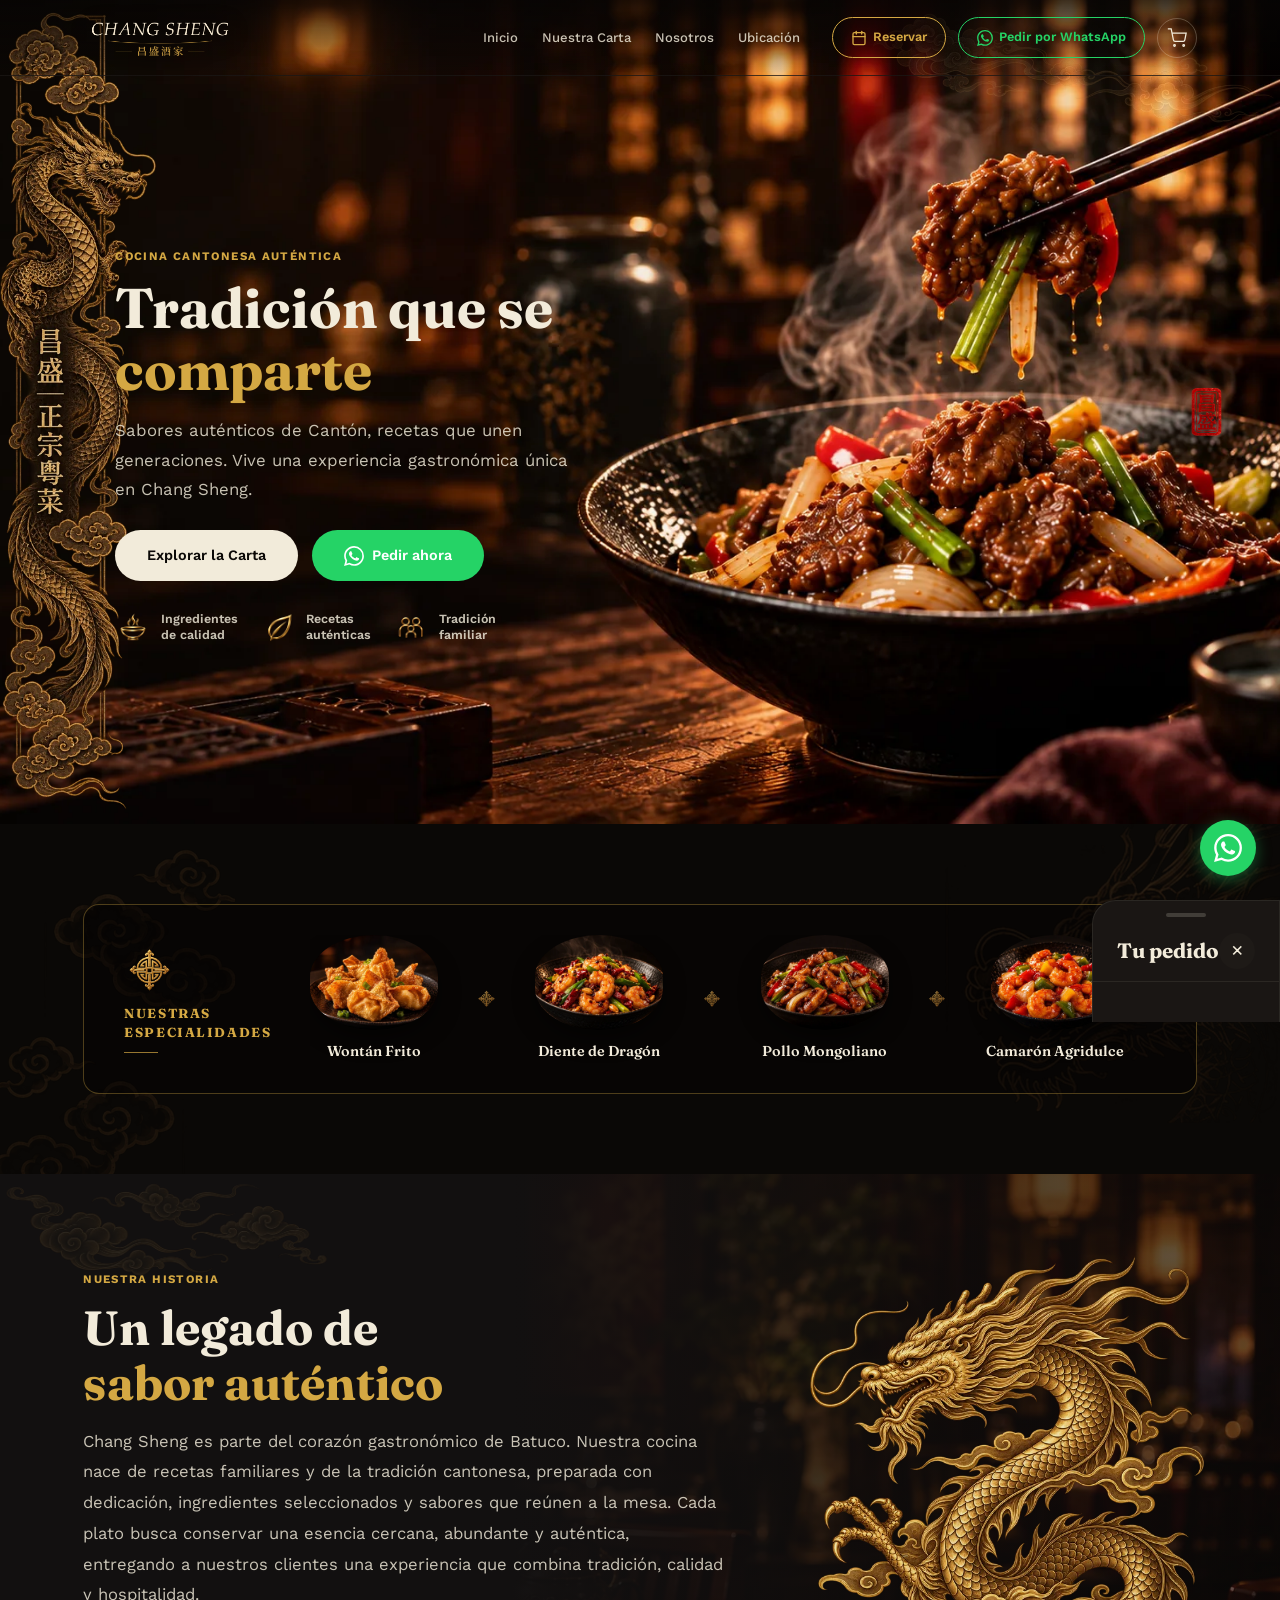
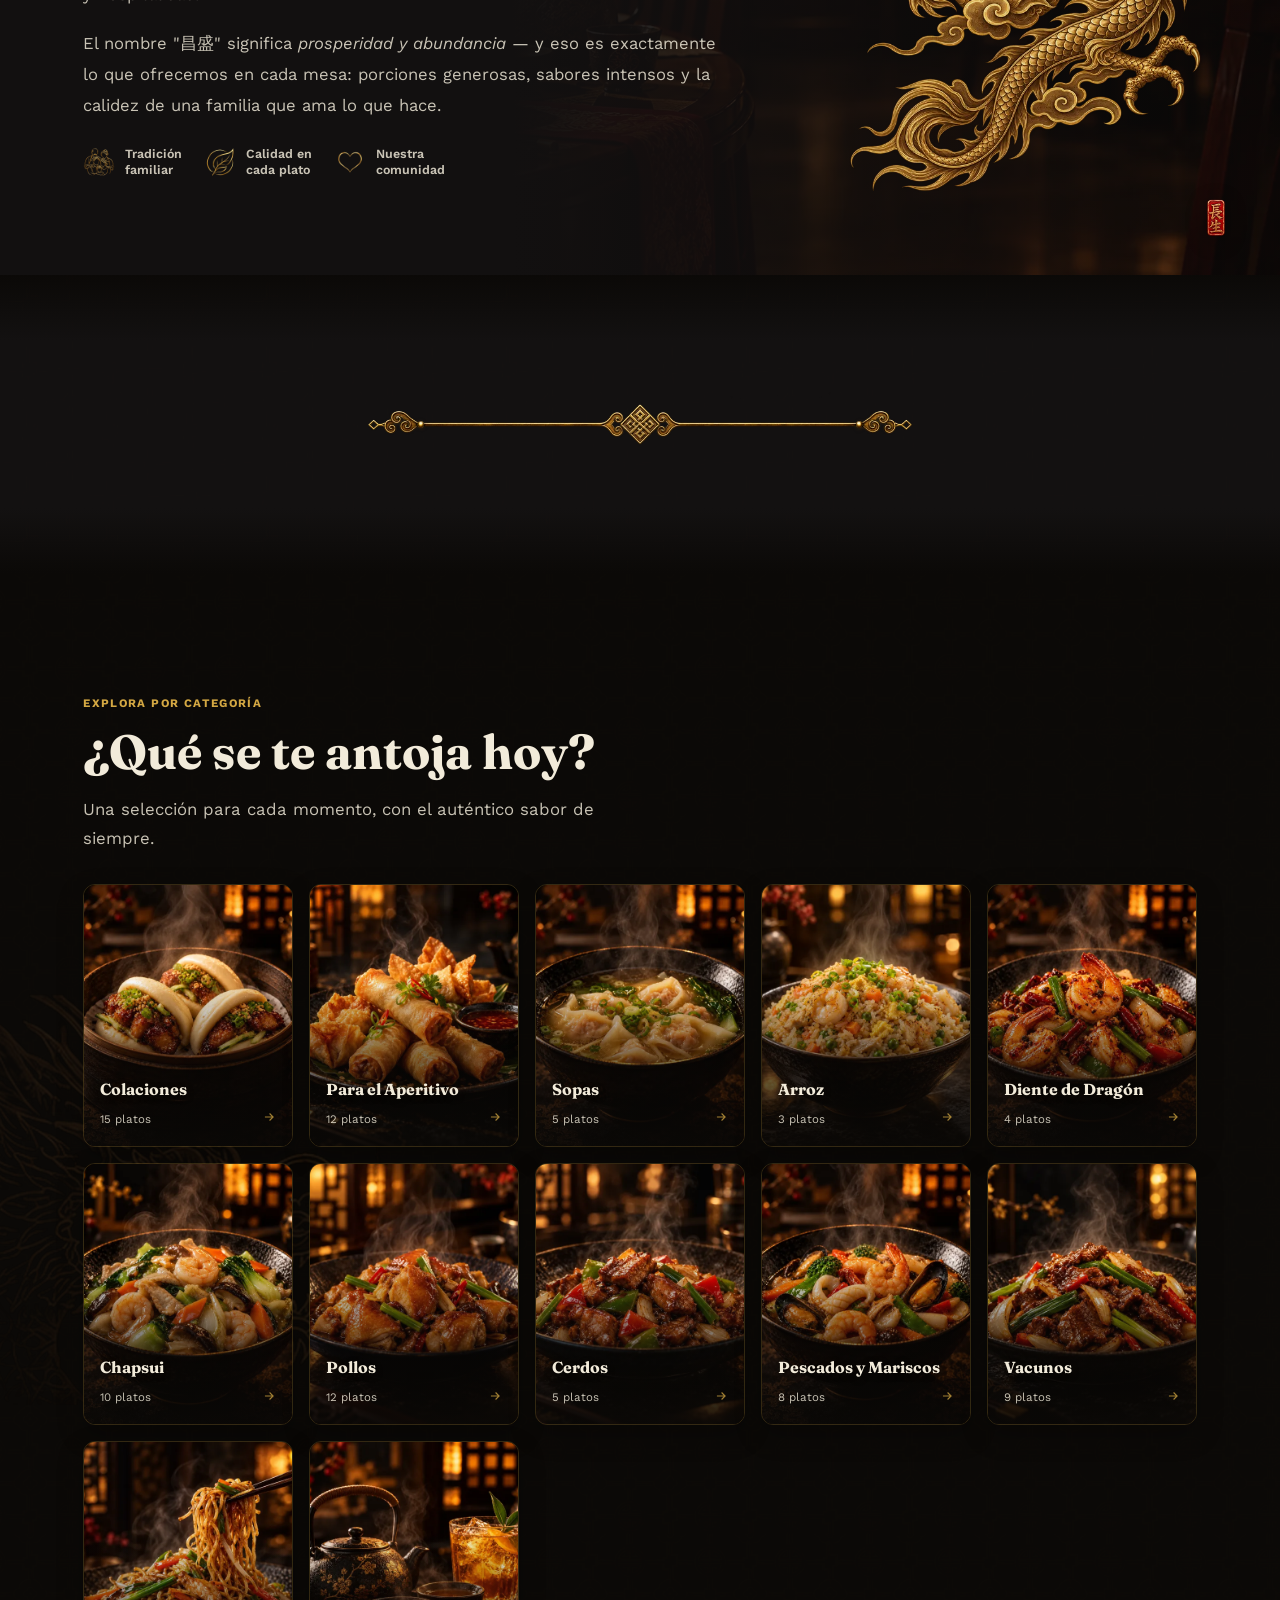
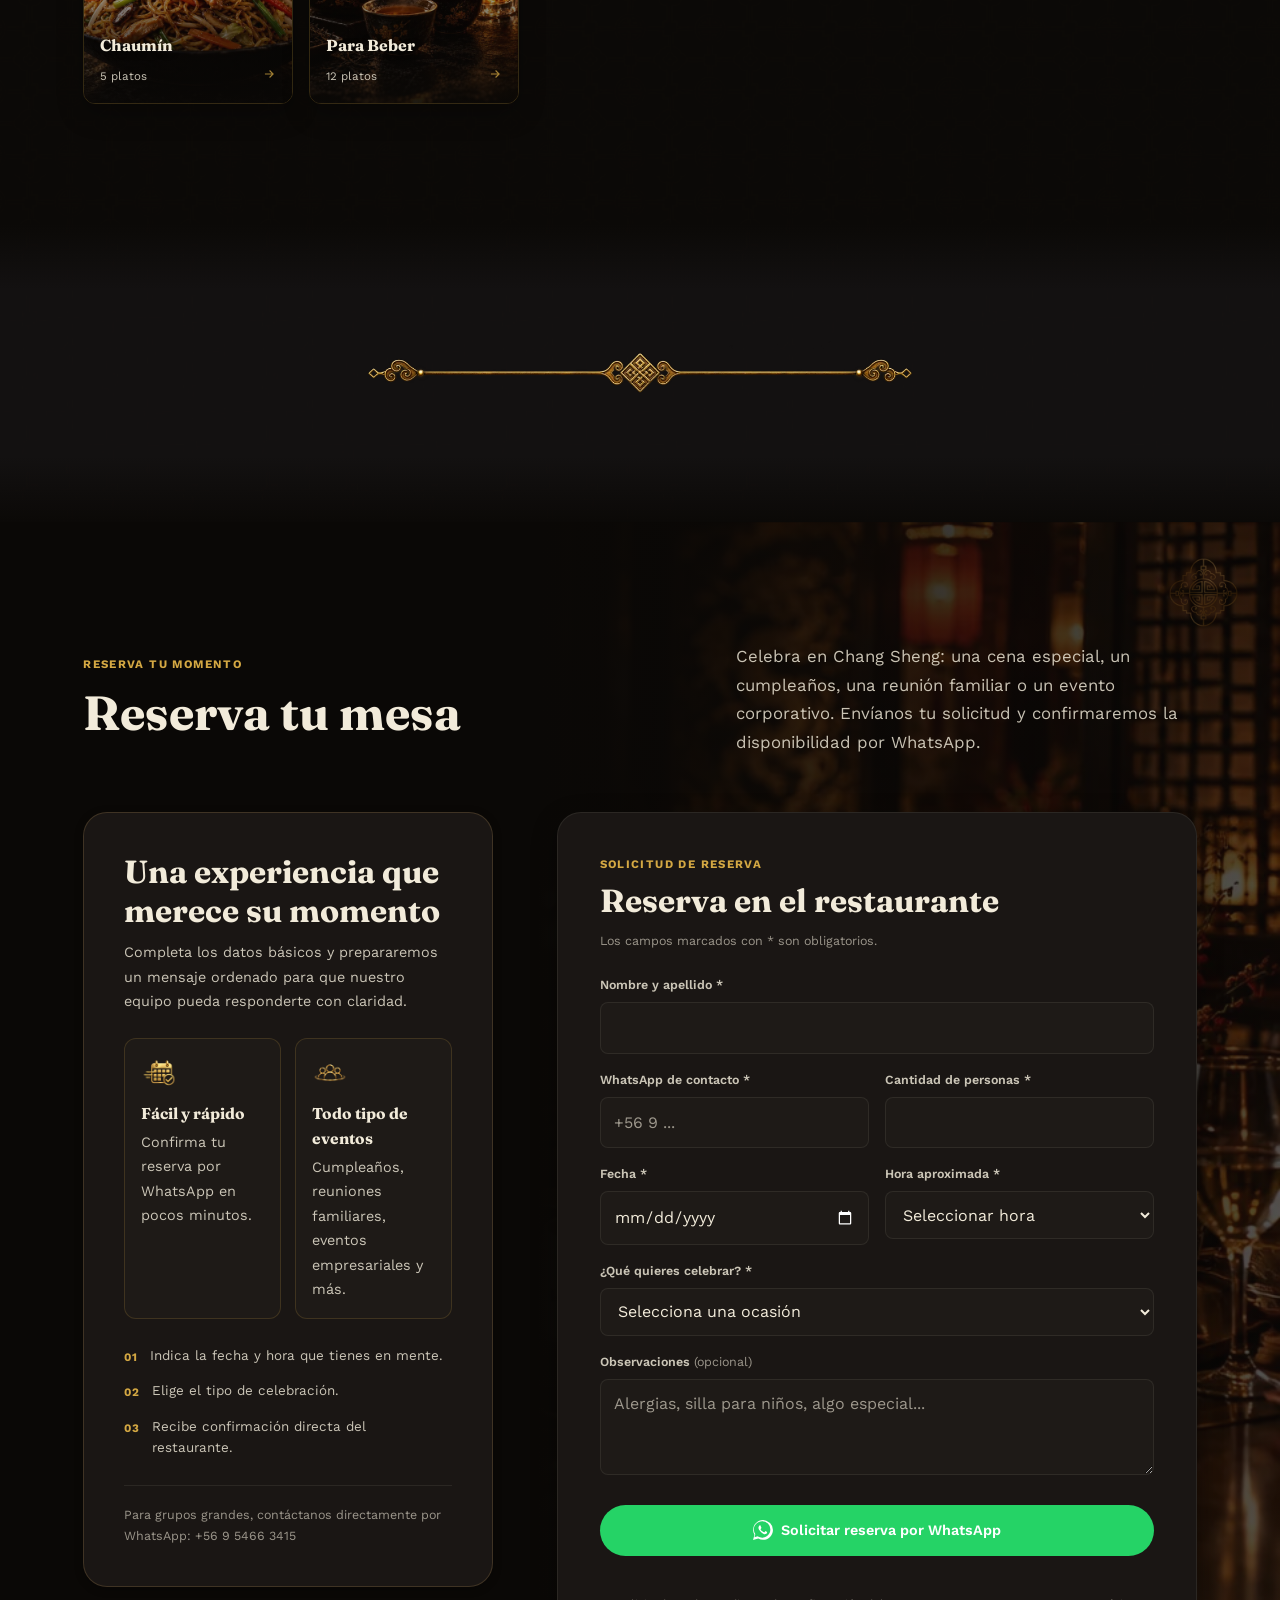
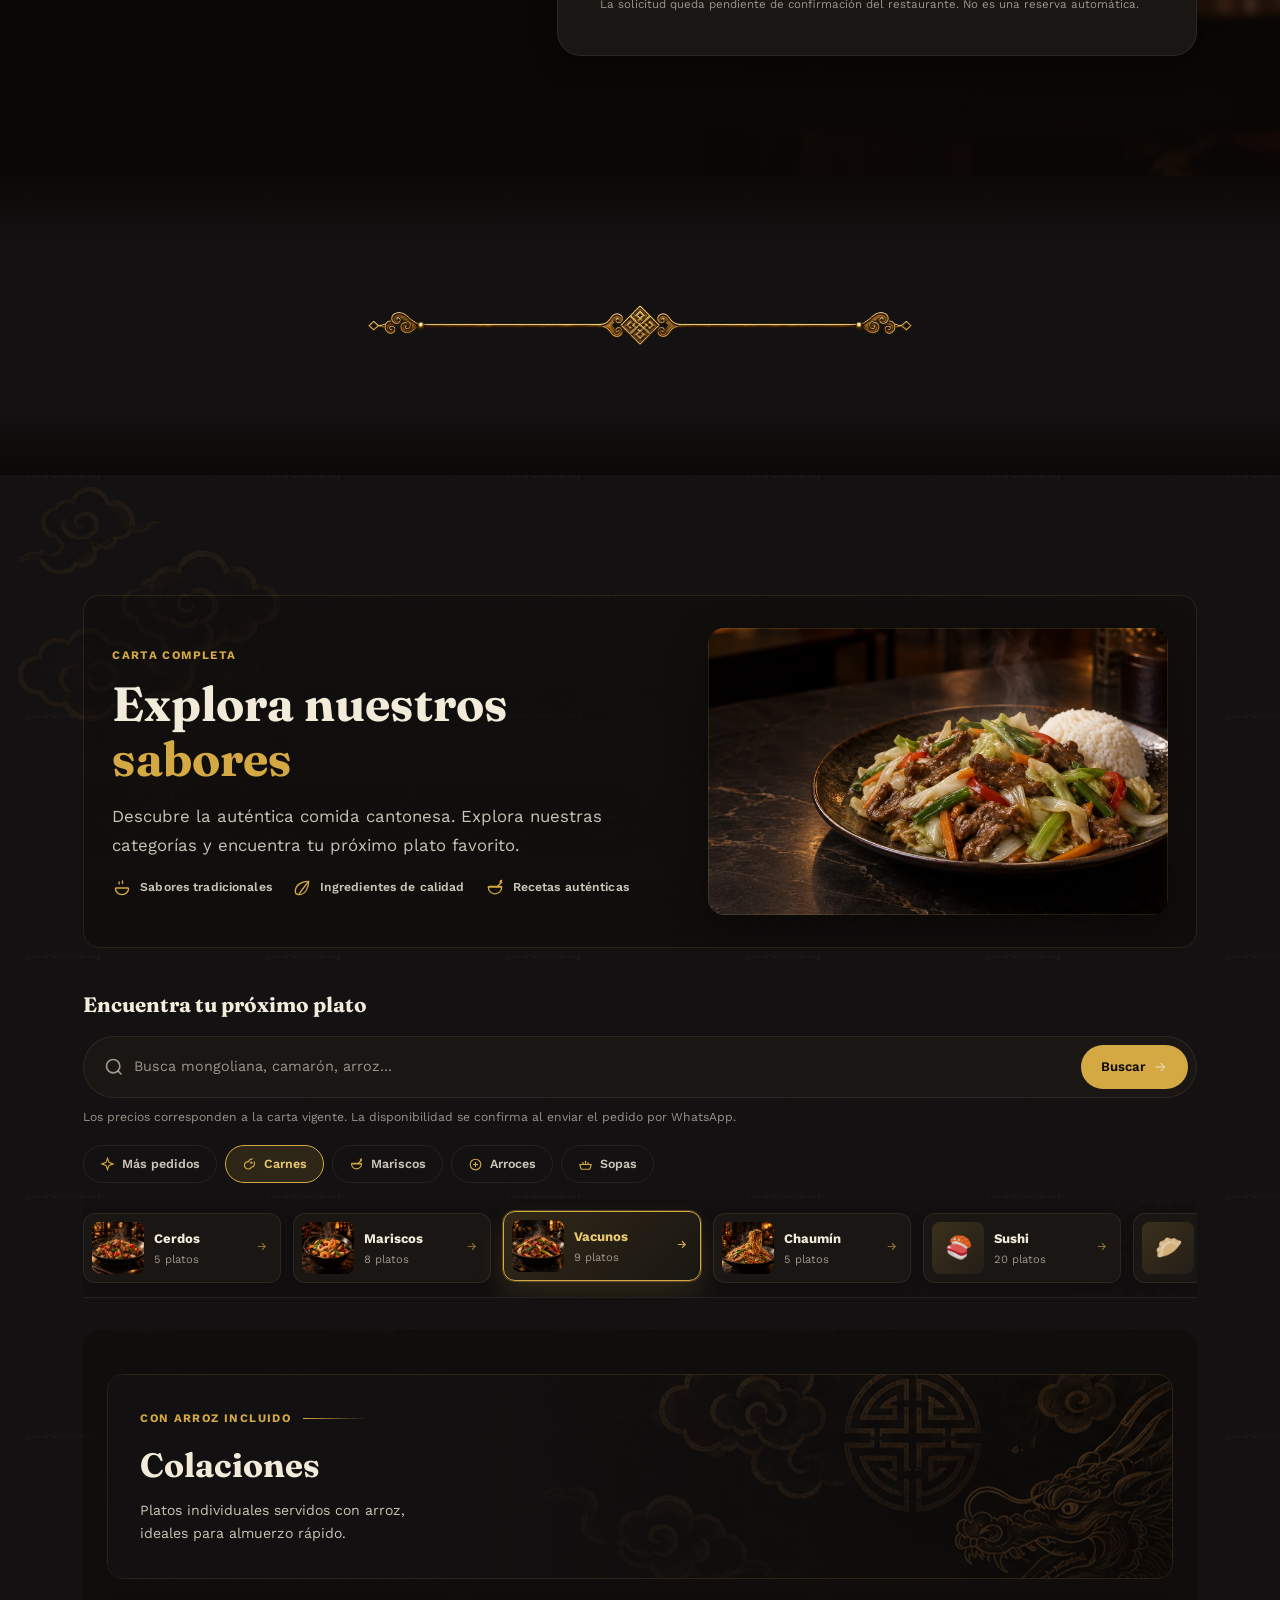
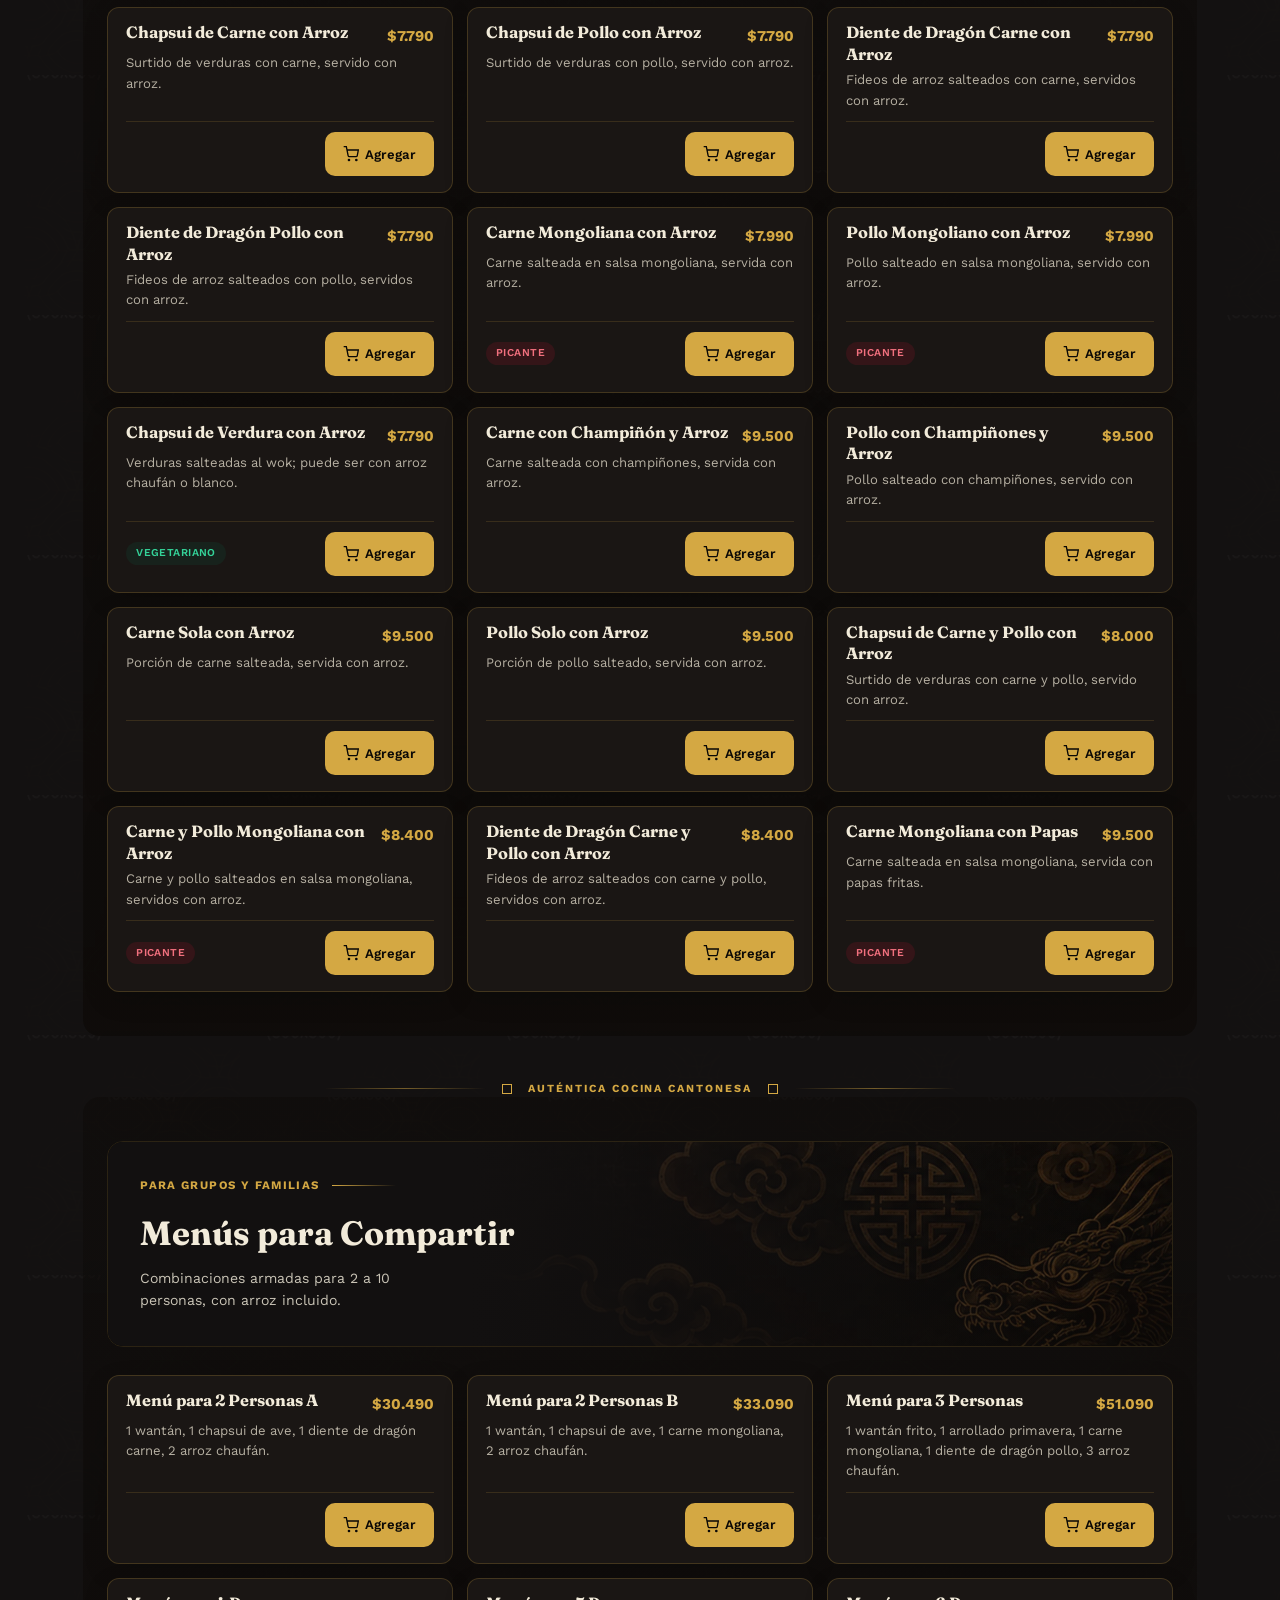
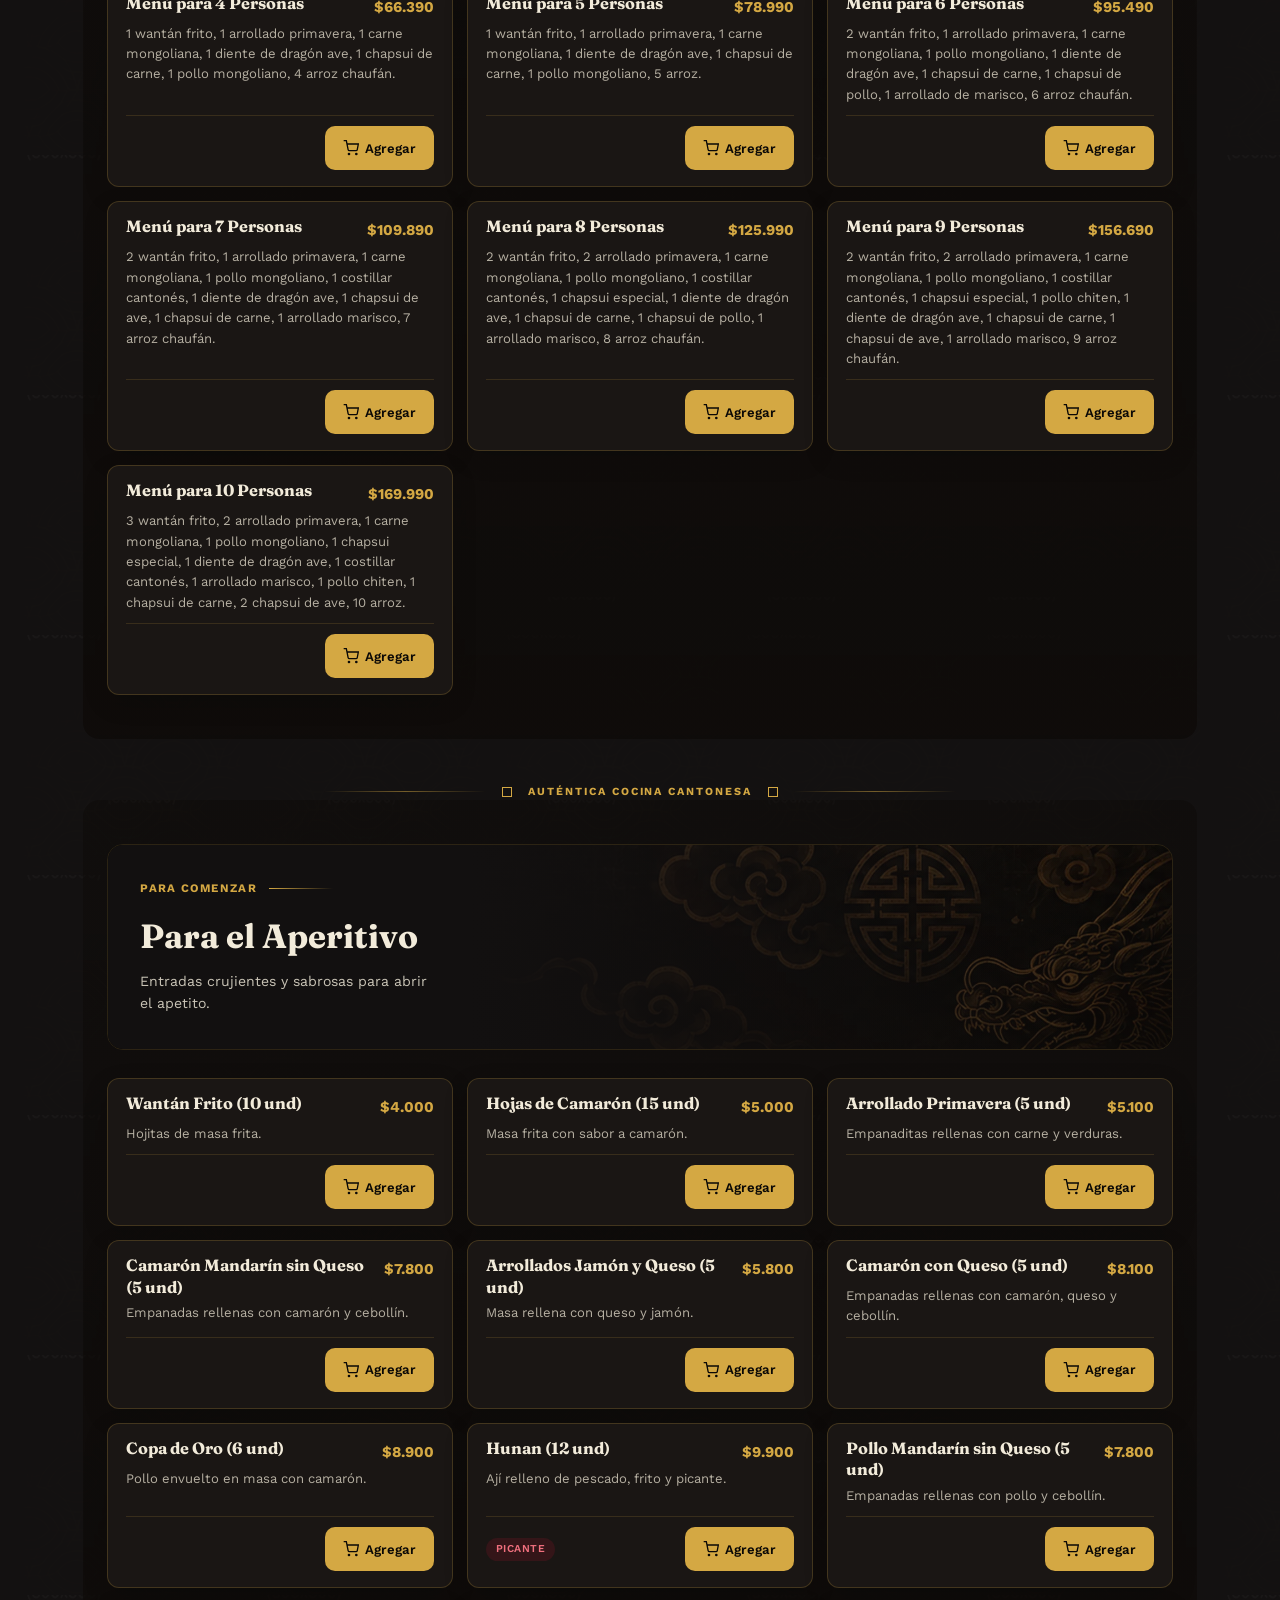
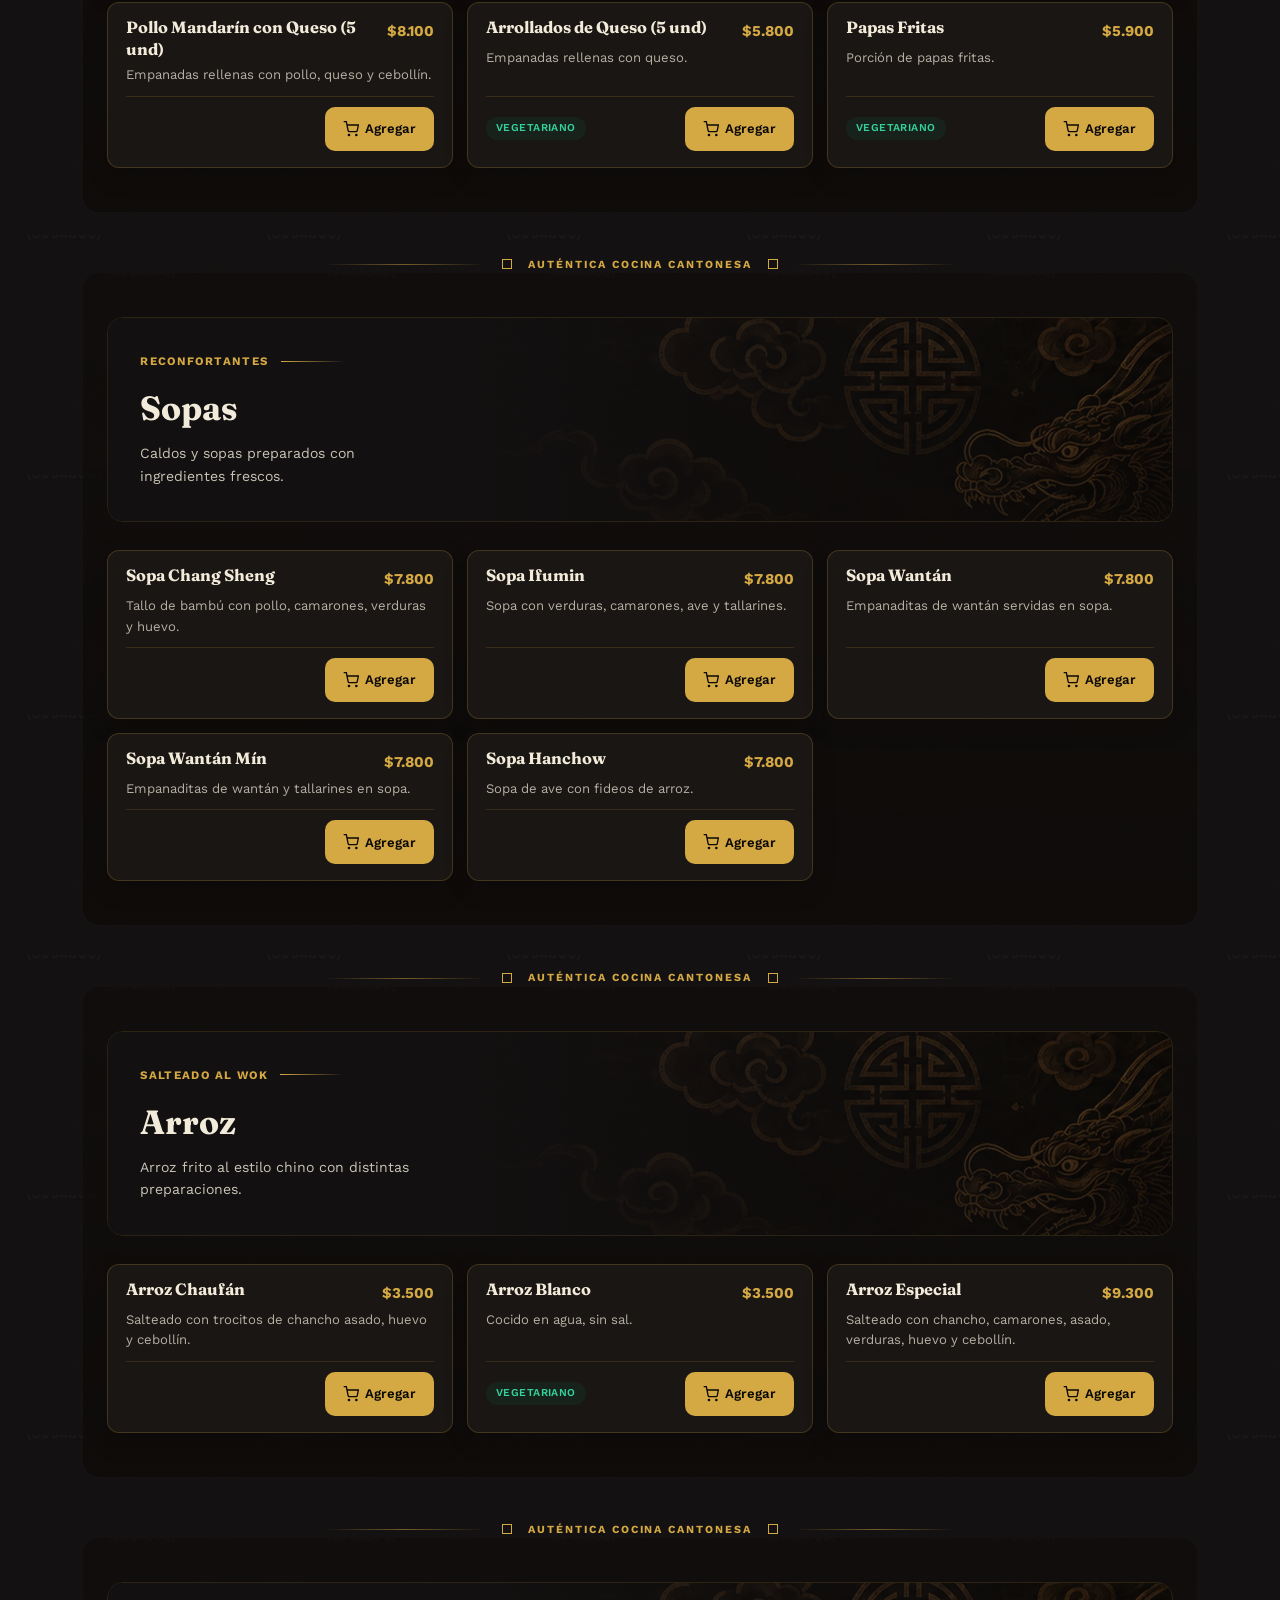
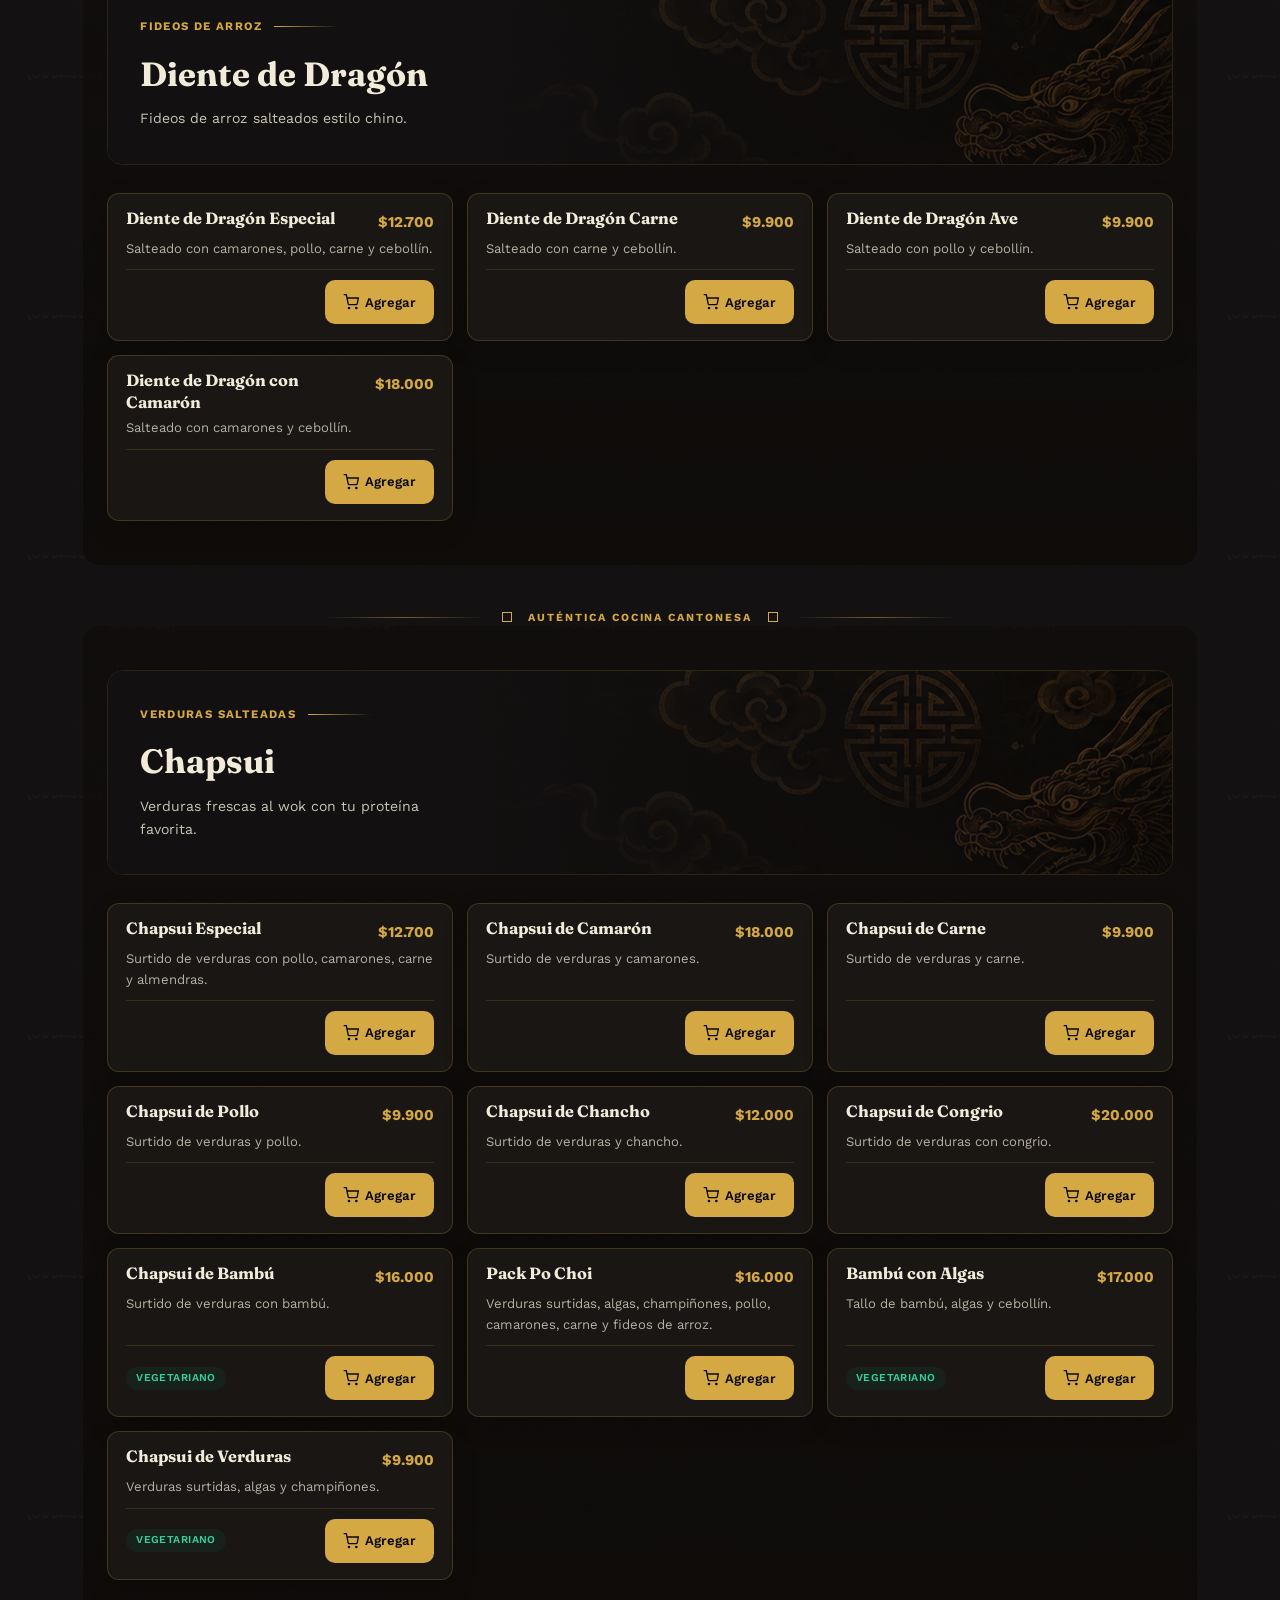
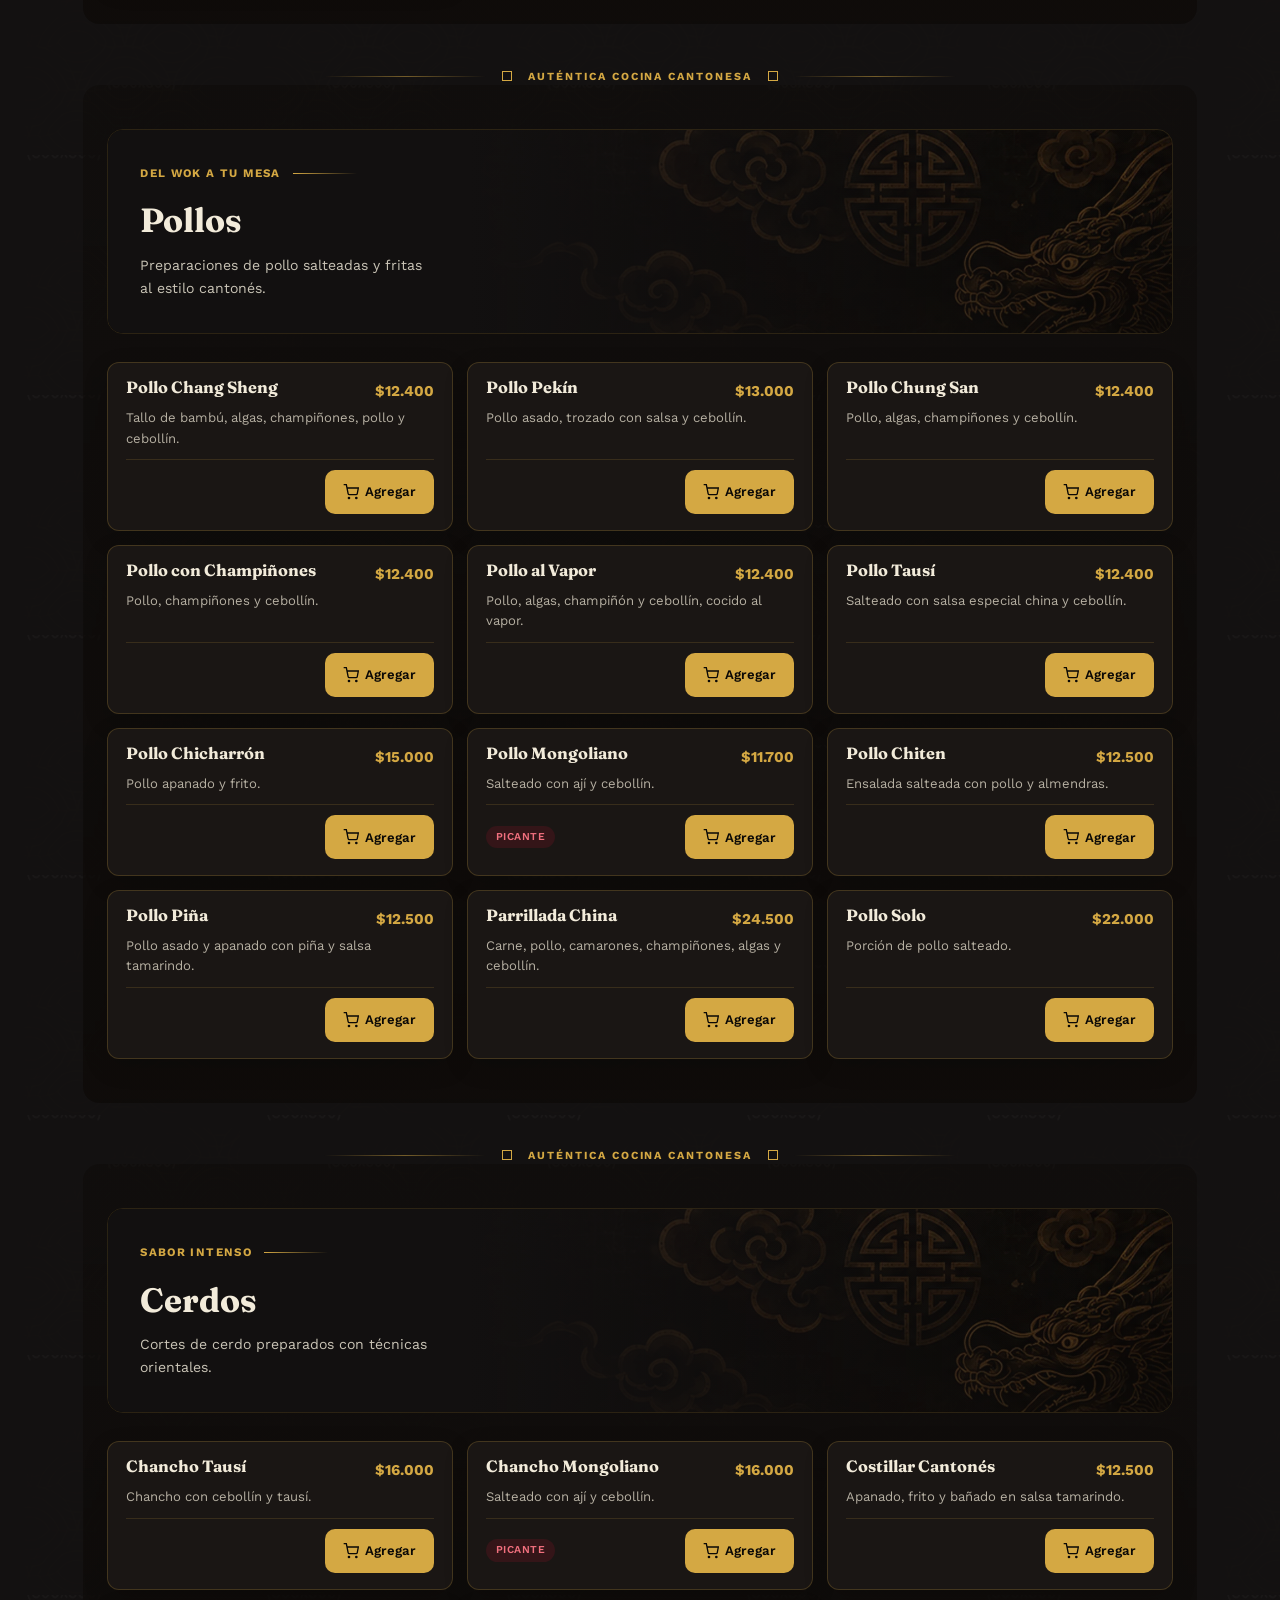
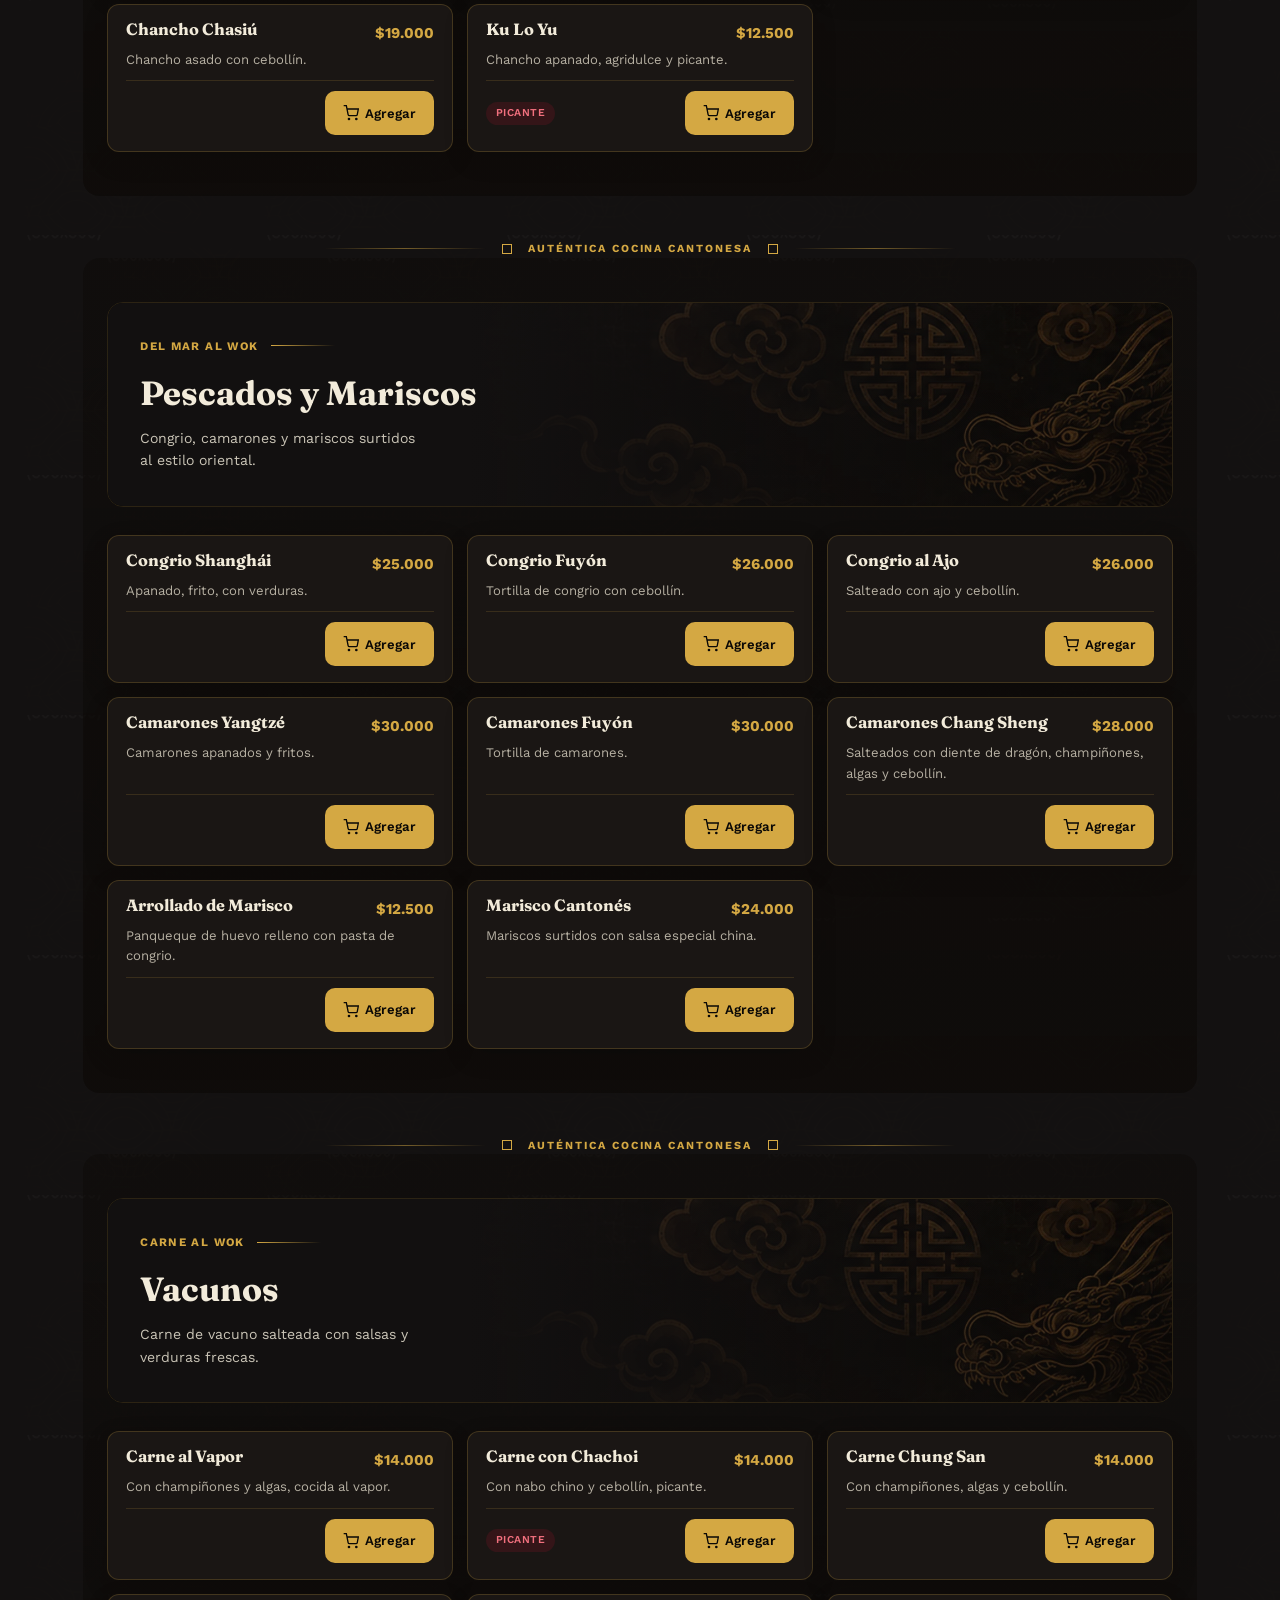
==== index.html @ 710ec841 "Reconstruye Sabores que nos unen (CTA final) y el footer con el Concepto 1 aprobado Sabores que nos " ====
<!DOCTYPE html>
<html lang="es-CL">
<head>
<meta charset="UTF-8">
<meta name="viewport" content="width=device-width, initial-scale=1, viewport-fit=cover">
<title>Chang Sheng 昌盛酒家 — Auténtica Cocina China en Batuco</title>
<meta name="description" content="Restaurante Chang Sheng en Batuco. Cocina china auténtica con más de 25 años de tradición: chapsui, arroz chaumín, carne mongoliana, mariscos y más. Pedidos por WhatsApp y delivery.">
<meta name="keywords" content="restaurante chino, comida china, Batuco, delivery, chapsui, arroz chaumín, cocina oriental, Chang Sheng, carne mongoliana, wok">
<meta name="theme-color" content="#0A0806">
<meta name="color-scheme" content="dark">
<meta name="format-detection" content="telephone=no">
<meta property="og:title" content="Chang Sheng 昌盛酒家 — Auténtica Cocina China en Batuco">
<meta property="og:description" content="Cocina china auténtica con más de 25 años de tradición. Carta digital, delivery por WhatsApp y reservas.">
<meta property="og:type" content="website">
<meta property="og:locale" content="es_CL">
<meta property="og:site_name" content="Chang Sheng">
<meta property="og:image" content="assets/img/hero-chang-sheng.jpg">
<meta property="og:image:alt" content="Chang Sheng 昌盛酒家 — salón del restaurante con carne mongoliana a la plancha y arroz frito">
<meta name="twitter:card" content="summary_large_image">
<meta name="geo.region" content="CL-RM">
<meta name="geo.placename" content="Batuco, Santiago">
<link rel="preconnect" href="https://fonts.googleapis.com">
<link rel="preconnect" href="https://fonts.gstatic.com" crossorigin>
<link href="https://fonts.googleapis.com/css2?family=Fraunces:ital,opsz,wght@0,9..144,300;0,9..144,400;0,9..144,600;0,9..144,700;0,9..144,800;1,9..144,400&family=Work+Sans:ital,wght@0,400;0,500;0,600;0,700;1,400&display=swap" rel="stylesheet">
<script type="application/ld+json">
{
  "@context": "https://schema.org",
  "@type": "Restaurant",
  "name": "Chang Sheng",
  "alternateName": "昌盛酒家",
  "description": "Restaurante de cocina china auténtica en Batuco con más de 25 años de tradición. Chapsui, arroz chaumín, carne mongoliana, mariscos y más.",
  "url": "https://www.changsheng.cl",
  "telephone": "+56954663415",
  "address": {
    "@type": "PostalAddress",
    "streetAddress": "Av. Francia N° 406",
    "addressLocality": "Batuco, Lampa",
    "addressRegion": "Región Metropolitana",
    "addressCountry": "CL"
  },
  "geo": {"@type": "GeoCoordinates", "latitude": -33.2478, "longitude": -70.8166},
  "servesCuisine": ["Chinese", "Asian"],
  "priceRange": "$$",
  "acceptsReservations": true,
  "hasMenu": "https://www.changsheng.cl/#carta",
  "openingHoursSpecification": [
    {
      "@type": "OpeningHoursSpecification",
      "dayOfWeek": ["Monday","Tuesday","Wednesday","Thursday","Friday","Saturday","Sunday"],
      "opens": "11:30",
      "closes": "22:30"
    }
  ]
}
</script>
<script type="application/ld+json">
{
  "@context":"https://schema.org",
  "@type":"FAQPage",
  "mainEntity":[
    {"@type":"Question","name":"¿Hacen delivery?","acceptedAnswer":{"@type":"Answer","text":"Sí, hacemos delivery a todo Batuco y alrededores. Puedes hacer tu pedido directamente por WhatsApp."}},
    {"@type":"Question","name":"¿Cuál es el pedido mínimo?","acceptedAnswer":{"@type":"Answer","text":"No tenemos pedido mínimo. Puedes pedir desde un plato individual."}},
    {"@type":"Question","name":"¿Aceptan tarjetas?","acceptedAnswer":{"@type":"Answer","text":"Sí, aceptamos efectivo, tarjetas de débito y crédito, y transferencias bancarias."}},
    {"@type":"Question","name":"¿Puedo reservar mesa?","acceptedAnswer":{"@type":"Answer","text":"Sí, puedes reservar directamente por WhatsApp o a través de nuestro formulario web."}}
  ]
}
</script>
<link rel="stylesheet" href="css/styles.css?v=20260958">
</head>
<body>

<!-- ═══ SPLASH LOADER ═══ -->
<div class="splash" id="splash" aria-hidden="true">
  <div class="splash__inner">
    <span class="splash__brand">昌盛酒家</span>
    <span class="splash__sub">Chang Sheng</span>
    <div class="splash__bar"><div class="splash__fill"></div></div>
  </div>
</div>

<!-- ═══ CUSTOM CURSOR (desktop) ═══ -->
<div class="cursor cursor--outer" id="cursor-outer"></div>
<div class="cursor cursor--inner" id="cursor-inner"></div>

<!-- ═══ SCROLL PROGRESS ═══ -->
<div class="scroll-progress" id="scroll-progress"></div>

<!-- ═══ HEADER ═══ -->
<header class="site-header" id="site-header">
<div class="shell header-inner">
  <a class="brand-lockup" href="#inicio" aria-label="Chang Sheng — volver al inicio">
    <img src="assets/brand/chang-sheng-lockup.png" alt="Chang Sheng 昌盛酒家" width="800" height="280">
  </a>
  <div class="header-right" id="header-right">
    <nav class="header-nav" id="header-nav">
      <a href="#inicio">Inicio</a>
      <a href="#carta">Nuestra Carta</a>
      <a href="#nosotros">Nosotros</a>
      <a href="#ubicacion">Ubicación</a>
    </nav>
    <div class="header-actions">
      <a class="header-cta" href="#reservas">
        <svg viewBox="0 0 24 24" fill="none" stroke="currentColor" stroke-width="2" stroke-linecap="round" stroke-linejoin="round" width="16" height="16"><rect x="3" y="4" width="18" height="18" rx="2" ry="2"></rect><line x1="16" y1="2" x2="16" y2="6"></line><line x1="8" y1="2" x2="8" y2="6"></line><line x1="3" y1="10" x2="21" y2="10"></line></svg>
        Reservar
      </a>
      <a class="header-wa" href="https://wa.me/56954663415" target="_blank" rel="noreferrer">
        <svg viewBox="0 0 24 24" fill="currentColor" width="16" height="16"><path d="M17.472 14.382c-.297-.149-1.758-.867-2.03-.967-.273-.099-.471-.148-.67.15-.197.297-.767.966-.94 1.164-.173.199-.347.223-.644.075-.297-.15-1.255-.463-2.39-1.475-.883-.788-1.48-1.761-1.653-2.059-.173-.297-.018-.458.13-.606.134-.133.298-.347.446-.52.149-.174.198-.298.298-.497.099-.198.05-.371-.025-.52-.075-.149-.669-1.612-.916-2.207-.242-.579-.487-.5-.669-.51-.173-.008-.371-.01-.57-.01-.198 0-.52.074-.792.372-.272.297-1.04 1.016-1.04 2.479 0 1.462 1.065 2.875 1.213 3.074.149.198 2.096 3.2 5.077 4.487.709.306 1.262.489 1.694.625.712.227 1.36.195 1.871.118.571-.085 1.758-.719 2.006-1.413.248-.694.248-1.289.173-1.413-.074-.124-.272-.198-.57-.347m-5.421 7.403h-.004a9.87 9.87 0 01-5.031-1.378l-.361-.214-3.741.982.998-3.648-.235-.374a9.86 9.86 0 01-1.51-5.26c.001-5.45 4.436-9.884 9.888-9.884 2.64 0 5.122 1.03 6.988 2.898a9.825 9.825 0 012.893 6.994c-.003 5.45-4.437 9.884-9.885 9.884m8.413-18.297A11.815 11.815 0 0012.05 0C5.495 0 .16 5.335.157 11.892c0 2.096.547 4.142 1.588 5.945L.057 24l6.305-1.654a11.882 11.882 0 005.683 1.448h.005c6.554 0 11.89-5.335 11.893-11.893a11.821 11.821 0 00-3.48-8.413z"/></svg>
        Pedir por WhatsApp
      </a>
      <button class="header-cart" id="header-cart-btn" type="button" aria-label="Ver pedido">
        <svg viewBox="0 0 24 24" fill="none" stroke="currentColor" stroke-width="1.5" width="20" height="20"><circle cx="9" cy="21" r="1"/><circle cx="20" cy="21" r="1"/><path d="M1 1h4l2.68 13.39a2 2 0 002 1.61h9.72a2 2 0 002-1.61L23 6H6"/></svg>
        <span class="header-cart__count" id="header-cart-count">0</span>
      </button>
    </div>
  </div>
  <button class="hamburger" id="hamburger" type="button" aria-label="Abrir menú" aria-expanded="false" aria-controls="mobile-nav">
    <span></span><span></span><span></span>
  </button>
</div>
</header>

<!-- ═══ MOBILE NAV OVERLAY ═══ -->
<div class="mobile-nav" id="mobile-nav" aria-hidden="true">
  <nav class="mobile-nav__links">
    <a href="#inicio">Inicio</a>
    <a href="#nosotros">Nosotros</a>
    <a href="#carta">Carta</a>
    <a href="#reservas">Reservar Mesa</a>
    <a href="#ubicacion">Ubicación</a>
    <a href="#horarios">Horarios</a>
    <a class="mobile-nav__cta" href="https://wa.me/56954663415" target="_blank" rel="noreferrer">Pedir por WhatsApp</a>
  </nav>
</div>

<!-- ═══ HERO ═══ -->
<section class="hero" id="inicio">
  <div class="hero__bg" aria-hidden="true">
    <img src="assets/img/hero-home.webp" alt="Wok cantonés con carne mongoliana servido con palillos, sobre mesa de madera con el salón de Chang Sheng de fondo" width="1672" height="941" fetchpriority="high" decoding="async">
  </div>
  <div class="hero__panel" aria-hidden="true">
    <img src="assets/decor/hero/panel-izquierdo.webp" alt="" width="420" height="1260" loading="lazy">
  </div>
  <div class="hero__clouds" aria-hidden="true">
    <img src="assets/decor/hero/nubes.webp" alt="" width="700" height="233" loading="lazy">
  </div>
  <img class="hero__seal" src="assets/decor/hero/sello-rojo.webp" alt="" width="200" height="200" loading="lazy" aria-hidden="true">
  <div class="shell">
    <div class="hero__content">
      <span class="eyebrow reveal-up">Cocina cantonesa auténtica</span>
      <h1 class="hero__title reveal-up">Tradición que se <span class="gold">comparte</span></h1>
      <p class="hero__desc reveal-up">Sabores auténticos de Cantón, recetas que unen generaciones. Vive una experiencia gastronómica única en Chang Sheng.</p>
      <div class="hero__actions reveal-up">
        <a class="btn btn--primary magnetic" href="#carta">Explorar la Carta</a>
        <a class="btn btn--whatsapp magnetic" href="https://wa.me/56954663415" target="_blank" rel="noreferrer">
          <svg viewBox="0 0 24 24" fill="currentColor" width="20" height="20"><path d="M17.472 14.382c-.297-.149-1.758-.867-2.03-.967-.273-.099-.471-.148-.67.15-.197.297-.767.966-.94 1.164-.173.199-.347.223-.644.075-.297-.15-1.255-.463-2.39-1.475-.883-.788-1.48-1.761-1.653-2.059-.173-.297-.018-.458.13-.606.134-.133.298-.347.446-.52.149-.174.198-.298.298-.497.099-.198.05-.371-.025-.52-.075-.149-.669-1.612-.916-2.207-.242-.579-.487-.5-.669-.51-.173-.008-.371-.01-.57-.01-.198 0-.52.074-.792.372-.272.297-1.04 1.016-1.04 2.479 0 1.462 1.065 2.875 1.213 3.074.149.198 2.096 3.2 5.077 4.487.709.306 1.262.489 1.694.625.712.227 1.36.195 1.871.118.571-.085 1.758-.719 2.006-1.413.248-.694.248-1.289.173-1.413-.074-.124-.272-.198-.57-.347m-5.421 7.403h-.004a9.87 9.87 0 01-5.031-1.378l-.361-.214-3.741.982.998-3.648-.235-.374a9.86 9.86 0 01-1.51-5.26c.001-5.45 4.436-9.884 9.888-9.884 2.64 0 5.122 1.03 6.988 2.898a9.825 9.825 0 012.893 6.994c-.003 5.45-4.437 9.884-9.885 9.884m8.413-18.297A11.815 11.815 0 0012.05 0C5.495 0 .16 5.335.157 11.892c0 2.096.547 4.142 1.588 5.945L.057 24l6.305-1.654a11.882 11.882 0 005.683 1.448h.005c6.554 0 11.89-5.335 11.893-11.893a11.821 11.821 0 00-3.48-8.413z"/></svg>
          Pedir ahora
        </a>
      </div>
      <ul class="hero__attrs reveal-up">
        <li>
          <img src="assets/decor/hero/icon-calidad.webp" alt="" width="40" height="40" loading="lazy">
          <span>Ingredientes<br>de calidad</span>
        </li>
        <li>
          <img src="assets/decor/hero/icon-recetas.webp" alt="" width="40" height="40" loading="lazy">
          <span>Recetas<br>auténticas</span>
        </li>
        <li>
          <img src="assets/decor/hero/icon-tradicion.webp" alt="" width="40" height="40" loading="lazy">
          <span>Tradición<br>familiar</span>
        </li>
      </ul>
    </div>
  </div>
</section>

<!-- ═══ FRANJA DE ESPECIALIDADES ═══ -->
<section class="specialties">
  <div class="specialties__bg" aria-hidden="true">
    <img class="specialties__clouds specialties__clouds--tl" src="assets/decor/antojos-v2/nubes.webp" alt="" width="600" height="456" loading="lazy">
    <img class="specialties__dragon" src="assets/decor/antojos-v2/dragon-lineal.webp" alt="" width="500" height="500" loading="lazy">
    <img class="specialties__clouds specialties__clouds--bl" src="assets/decor/antojos-v2/nubes.webp" alt="" width="600" height="456" loading="lazy">
  </div>
  <div class="shell">
    <div class="specialties__box">
      <div class="specialties__label">
        <img src="assets/decor/especialidades/emblema.webp" alt="" width="160" height="160" loading="lazy">
        <span>Nuestras<br>especialidades</span>
      </div>
      <div class="specialties__viewport">
        <ul class="specialties__track">
          <li class="specialties__item">
            <img src="assets/img/especialidades/wontan-frito.webp" alt="Wontán Frito" width="640" height="480" loading="lazy">
            <span>Wontán Frito</span>
          </li>
          <li class="specialties__sep" aria-hidden="true"><img src="assets/decor/especialidades/emblema.webp" alt="" width="160" height="160" loading="lazy"></li>
          <li class="specialties__item">
            <img src="assets/img/especialidades/diente-de-dragon.webp" alt="Diente de Dragón" width="640" height="480" loading="lazy">
            <span>Diente de Dragón</span>
          </li>
          <li class="specialties__sep" aria-hidden="true"><img src="assets/decor/especialidades/emblema.webp" alt="" width="160" height="160" loading="lazy"></li>
          <li class="specialties__item">
            <img src="assets/img/especialidades/pollo-mongoliano.webp" alt="Pollo Mongoliano" width="640" height="480" loading="lazy">
            <span>Pollo Mongoliano</span>
          </li>
          <li class="specialties__sep" aria-hidden="true"><img src="assets/decor/especialidades/emblema.webp" alt="" width="160" height="160" loading="lazy"></li>
          <li class="specialties__item">
            <img src="assets/img/especialidades/camaron-agridulce.webp" alt="Camarón Agridulce" width="640" height="480" loading="lazy">
            <span>Camarón Agridulce</span>
          </li>
          <li class="specialties__sep" aria-hidden="true"><img src="assets/decor/especialidades/emblema.webp" alt="" width="160" height="160" loading="lazy"></li>
          <li class="specialties__item">
            <img src="assets/img/especialidades/arroz-chaumin.webp" alt="Arroz Chaumín" width="640" height="480" loading="lazy">
            <span>Arroz Chaumín</span>
          </li>
          <li class="specialties__sep" aria-hidden="true"><img src="assets/decor/especialidades/emblema.webp" alt="" width="160" height="160" loading="lazy"></li>
          <li class="specialties__item">
            <img src="assets/img/especialidades/carne-mongoliana.webp" alt="Carne Mongoliana" width="640" height="480" loading="lazy">
            <span>Carne Mongoliana</span>
          </li>
          <li class="specialties__sep" aria-hidden="true"><img src="assets/decor/especialidades/emblema.webp" alt="" width="160" height="160" loading="lazy"></li>
          <li class="specialties__item dup" aria-hidden="true">
            <img src="assets/img/especialidades/wontan-frito.webp" alt="" width="640" height="480" loading="lazy">
            <span>Wontán Frito</span>
          </li>
          <li class="specialties__sep dup" aria-hidden="true"><img src="assets/decor/especialidades/emblema.webp" alt="" width="160" height="160" loading="lazy"></li>
          <li class="specialties__item dup" aria-hidden="true">
            <img src="assets/img/especialidades/diente-de-dragon.webp" alt="" width="640" height="480" loading="lazy">
            <span>Diente de Dragón</span>
          </li>
          <li class="specialties__sep dup" aria-hidden="true"><img src="assets/decor/especialidades/emblema.webp" alt="" width="160" height="160" loading="lazy"></li>
          <li class="specialties__item dup" aria-hidden="true">
            <img src="assets/img/especialidades/pollo-mongoliano.webp" alt="" width="640" height="480" loading="lazy">
            <span>Pollo Mongoliano</span>
          </li>
          <li class="specialties__sep dup" aria-hidden="true"><img src="assets/decor/especialidades/emblema.webp" alt="" width="160" height="160" loading="lazy"></li>
          <li class="specialties__item dup" aria-hidden="true">
            <img src="assets/img/especialidades/camaron-agridulce.webp" alt="" width="640" height="480" loading="lazy">
            <span>Camarón Agridulce</span>
          </li>
          <li class="specialties__sep dup" aria-hidden="true"><img src="assets/decor/especialidades/emblema.webp" alt="" width="160" height="160" loading="lazy"></li>
          <li class="specialties__item dup" aria-hidden="true">
            <img src="assets/img/especialidades/arroz-chaumin.webp" alt="" width="640" height="480" loading="lazy">
            <span>Arroz Chaumín</span>
          </li>
          <li class="specialties__sep dup" aria-hidden="true"><img src="assets/decor/especialidades/emblema.webp" alt="" width="160" height="160" loading="lazy"></li>
          <li class="specialties__item dup" aria-hidden="true">
            <img src="assets/img/especialidades/carne-mongoliana.webp" alt="" width="640" height="480" loading="lazy">
            <span>Carne Mongoliana</span>
          </li>
          <li class="specialties__sep dup" aria-hidden="true"><img src="assets/decor/especialidades/emblema.webp" alt="" width="160" height="160" loading="lazy"></li>
        </ul>
      </div>
    </div>
  </div>
</section>

<!-- ═══ 1. NUESTRA HISTORIA — Diferenciador ═══ -->
<section class="section section--fusion" id="nosotros">
  <img class="fusion__dragon" src="assets/decor/historia-v2/dragon.webp" alt="" width="650" height="867" loading="lazy" aria-hidden="true">
  <img class="fusion__clouds" src="assets/decor/historia-v2/nubes.webp" alt="" width="700" height="233" loading="lazy" aria-hidden="true">
  <div class="shell">
    <div class="fusion">
      <div class="fusion__text reveal-up">
        <span class="eyebrow">Nuestra Historia</span>
        <h2 class="section-title">Un legado de<br><span class="gold">sabor auténtico</span></h2>
        <p class="fusion__desc">Chang Sheng es parte del corazón gastronómico de Batuco. Nuestra cocina nace de recetas familiares y de la tradición cantonesa, preparada con dedicación, ingredientes seleccionados y sabores que reúnen a la mesa. Cada plato busca conservar una esencia cercana, abundante y auténtica, entregando a nuestros clientes una experiencia que combina tradición, calidad y hospitalidad.</p>
        <p class="fusion__desc">El nombre "昌盛" significa <em>prosperidad y abundancia</em> — y eso es exactamente lo que ofrecemos en cada mesa: porciones generosas, sabores intensos y la calidez de una familia que ama lo que hace.</p>
        <ul class="fusion__attrs">
          <li>
            <img src="assets/decor/historia-v2/icon-tradicion.webp" alt="" width="36" height="36" loading="lazy">
            <span>Tradición<br>familiar</span>
          </li>
          <li>
            <img src="assets/decor/historia-v2/icon-calidad.webp" alt="" width="36" height="36" loading="lazy">
            <span>Calidad en<br>cada plato</span>
          </li>
          <li>
            <img src="assets/decor/historia-v2/icon-comunidad.webp" alt="" width="36" height="36" loading="lazy">
            <span>Nuestra<br>comunidad</span>
          </li>
        </ul>
      </div>
    </div>
  </div>
  <img class="fusion__seal" src="assets/decor/historia-v2/sello.webp" alt="" width="160" height="160" loading="lazy" aria-hidden="true">
</section>

<!-- ═══ SEPARADOR — apertura de categoría ═══ -->
<div class="separator" aria-hidden="true">
  <img class="separator__ornament reveal-up" src="assets/decor/nuevas-zonas/divisor.webp" alt="" width="1000" height="333">
</div>

<!-- ═══ 2. ¿QUÉ SE TE ANTOJA HOY? ═══ -->
<section class="section section--antojos" id="antojos">
  <div class="shell">
    <span class="eyebrow reveal-up">Explora por categoría</span>
    <h2 class="section-title reveal-up">¿Qué se te antoja hoy?</h2>
    <p class="section-subtitle reveal-up">Una selección para cada momento, con el auténtico sabor de siempre.</p>
    <div class="antojos-grid" id="antojos-grid"></div>
  </div>
</section>

<!-- ═══ SEPARADOR — cierre de categoría ═══ -->
<div class="separator" aria-hidden="true">
  <img class="separator__ornament reveal-up" src="assets/decor/nuevas-zonas/divisor.webp" alt="" width="1000" height="333">
</div>

<!-- ═══ 3. RESERVAS ═══ -->
<section class="section section--reservations" id="reservas">
  <img class="reservations__clouds" src="assets/decor/reservas/nubes.webp" alt="" width="700" height="233" loading="lazy" aria-hidden="true">
  <img class="reservations__emblem" src="assets/decor/reservas/emblema.webp" alt="" width="200" height="200" loading="lazy" aria-hidden="true">
  <div class="shell">
    <div class="reservation-heading reveal-up">
      <div>
        <span class="eyebrow">Reserva tu momento</span>
        <h2 class="section-title">Reserva tu mesa</h2>
      </div>
      <p class="section-subtitle">Celebra en Chang Sheng: una cena especial, un cumpleaños, una reunión familiar o un evento corporativo. Envíanos tu solicitud y confirmaremos la disponibilidad por WhatsApp.</p>
    </div>

    <div class="reservation-layout">
      <div class="reservation-promise reveal-up">
        <h3>Una experiencia que merece su momento</h3>
        <p>Completa los datos básicos y prepararemos un mensaje ordenado para que nuestro equipo pueda responderte con claridad.</p>
        <div class="reservation-benefits">
          <div class="reservation-benefit">
            <img src="assets/decor/reservas/icon-facil.webp" alt="" width="44" height="44" loading="lazy">
            <div>
              <h4>Fácil y rápido</h4>
              <p>Confirma tu reserva por WhatsApp en pocos minutos.</p>
            </div>
          </div>
          <div class="reservation-benefit">
            <img src="assets/decor/reservas/icon-eventos.webp" alt="" width="44" height="44" loading="lazy">
            <div>
              <h4>Todo tipo de eventos</h4>
              <p>Cumpleaños, reuniones familiares, eventos empresariales y más.</p>
            </div>
          </div>
        </div>
        <ul class="reservation-promise__list">
          <li><span aria-hidden="true">01</span><span>Indica la fecha y hora que tienes en mente.</span></li>
          <li><span aria-hidden="true">02</span><span>Elige el tipo de celebración.</span></li>
          <li><span aria-hidden="true">03</span><span>Recibe confirmación directa del restaurante.</span></li>
        </ul>
        <p class="reservation-promise__note">Para grupos grandes, contáctanos directamente por WhatsApp: <a href="tel:+56954663415">+56 9 5466 3415</a></p>
      </div>

      <form class="reservation-form reveal-up" id="reservation-form" novalidate>
        <div class="form-heading">
          <span class="eyebrow">Solicitud de reserva</span>
          <h3>Reserva en el restaurante</h3>
          <p>Los campos marcados con * son obligatorios.</p>
        </div>
        <div class="form-grid">
          <div class="form-field form-field--wide">
            <label for="reservation-name">Nombre y apellido *</label>
            <input id="reservation-name" name="name" type="text" autocomplete="name" maxlength="80" required>
          </div>
          <div class="form-field">
            <label for="reservation-phone">WhatsApp de contacto *</label>
            <input id="reservation-phone" name="phone" type="tel" autocomplete="tel" inputmode="tel" maxlength="20" pattern="[0-9 +()\-]{8,20}" placeholder="+56 9 ..." required>
          </div>
          <div class="form-field">
            <label for="reservation-guests">Cantidad de personas *</label>
            <input id="reservation-guests" name="guests" type="number" min="1" inputmode="numeric" required>
          </div>
          <div class="form-field">
            <label for="reservation-date">Fecha *</label>
            <input id="reservation-date" name="date" type="date" required>
          </div>
          <div class="form-field">
            <label for="reservation-time">Hora aproximada *</label>
            <select id="reservation-time" name="time" required>
              <option value="">Seleccionar hora</option>
              <option>12:00</option><option>12:30</option>
              <option>13:00</option><option>13:30</option>
              <option>14:00</option><option>14:30</option>
              <option>19:00</option><option>19:30</option>
              <option>20:00</option><option>20:30</option>
              <option>21:00</option><option>21:30</option>
            </select>
          </div>
          <div class="form-field form-field--wide">
            <label for="reservation-type">¿Qué quieres celebrar? *</label>
            <select id="reservation-type" name="eventType" required>
              <option value="">Selecciona una ocasión</option>
              <option value="Cena o almuerzo familiar">Cena o almuerzo familiar</option>
              <option value="Cumpleaños">Cumpleaños</option>
              <option value="Evento corporativo">Evento corporativo</option>
              <option value="Celebración especial">Celebración especial</option>
              <option value="Otro evento">Otro evento</option>
            </select>
          </div>
          <div class="form-field form-field--wide">
            <label for="reservation-notes">Observaciones <span>(opcional)</span></label>
            <textarea id="reservation-notes" name="notes" maxlength="500" placeholder="Alergias, silla para niños, algo especial..."></textarea>
          </div>
        </div>
        <button class="btn btn--whatsapp reservation-form__submit" type="submit">
          <svg viewBox="0 0 24 24" fill="currentColor" width="20" height="20" aria-hidden="true"><path d="M17.472 14.382c-.297-.149-1.758-.867-2.03-.967-.273-.099-.471-.148-.67.15-.197.297-.767.966-.94 1.164-.173.199-.347.223-.644.075-.297-.15-1.255-.463-2.39-1.475-.883-.788-1.48-1.761-1.653-2.059-.173-.297-.018-.458.13-.606.134-.133.298-.347.446-.52.149-.174.198-.298.298-.497.099-.198.05-.371-.025-.52-.075-.149-.669-1.612-.916-2.207-.242-.579-.487-.5-.669-.51-.198 0-.52.074-.792.372-.272.297-1.04 1.016-1.04 2.479 0 1.462 1.065 2.875 1.213 3.074.149.198 2.096 3.2 5.077 4.487.709.306 1.262.489 1.871.118.571-.085 1.758-.719 2.006-1.413.248-.694.248-1.289.173-1.413-.074-.124-.272-.198-.57-.347m-5.421 7.403h-.004a9.87 9.87 0 01-5.031-1.378l-.361-.214-3.741.982.998-3.648-.235-.374a9.86 9.86 0 01-1.51-5.26c.001-5.45 4.436-9.884 9.888-9.884 2.64 0 5.122 1.03 6.988 2.898a9.825 9.825 0 012.893 6.994c-.003 5.45-4.437 9.884-9.885 9.884m8.413-18.297A11.815 11.815 0 0012.05 0C5.495 0 .16 5.335.157 11.892c0 2.096.547 4.142 1.588 5.945L.057 24l6.305-1.654a11.882 11.882 0 005.683 1.448h.005c6.554 0 11.89-5.335 11.893-11.893a11.821 11.821 0 00-3.48-8.413z"/></svg>
          Solicitar reserva por WhatsApp
        </button>
        <p class="form-feedback" id="reservation-feedback" role="status" aria-live="polite"></p>
        <p class="reservation-form__note">La solicitud queda pendiente de confirmación del restaurante. No es una reserva automática.</p>
      </form>
    </div>
  </div>
</section>

<!-- ═══ SEPARADOR — apertura de categoría ═══ -->
<div class="separator" aria-hidden="true">
  <img class="separator__ornament reveal-up" src="assets/decor/nuevas-zonas/divisor.webp" alt="" width="1000" height="333">
</div>

<!-- ═══ 4. CARTA DIGITAL COMPLETA ═══ -->
<section class="section section--carta" id="carta">
  <img class="carta__clouds" src="assets/decor/antojos-v2/nubes.webp" alt="" width="600" height="456" loading="lazy" aria-hidden="true">
  <img class="carta__emblem" src="assets/decor/especialidades/emblema.webp" alt="" width="160" height="160" loading="lazy" aria-hidden="true">
  <div class="shell">
    <div class="carta-header">
      <div class="carta-header__text">
        <span class="eyebrow reveal-up">Carta completa</span>
        <h2 class="section-title reveal-up">Explora nuestros <span class="gold">sabores</span></h2>
        <p class="section-subtitle reveal-up">Descubre la auténtica comida cantonesa. Explora nuestras categorías y encuentra tu próximo plato favorito.</p>
        <ul class="carta-header__attrs reveal-up">
          <li>
            <svg viewBox="0 0 24 24" fill="none" stroke="currentColor" stroke-width="1.6" width="20" height="20" aria-hidden="true"><path d="M4 12c0 4.4 3.6 8 8 8s8-3.6 8-8"/><path d="M4 12h16"/><path d="M9 4c-1 1.2-1 2.4 0 3.6M13 3c-1 1.4-1 2.8 0 4.2"/></svg>
            <span>Sabores tradicionales</span>
          </li>
          <li>
            <svg viewBox="0 0 24 24" fill="none" stroke="currentColor" stroke-width="1.6" width="20" height="20" aria-hidden="true"><path d="M20 4c-8 0-16 4-16 12 0 2.2 1.8 4 4 4 8 0 12-8 12-16z"/><path d="M8 20C12 14 16 9 20 4"/></svg>
            <span>Ingredientes de calidad</span>
          </li>
          <li>
            <svg viewBox="0 0 24 24" fill="none" stroke="currentColor" stroke-width="1.6" width="20" height="20" aria-hidden="true"><path d="M4 11a8 8 0 0 0 16 0Z"/><path d="M4 11c0-.6.4-1 1-1h14c.6 0 1 .4 1 1"/><path d="M18 3l2 2-6 6M20.5 2.5l-3 3"/></svg>
            <span>Recetas auténticas</span>
          </li>
        </ul>
      </div>
      <div class="carta-header__img reveal-up">
        <img src="assets/img/explora-chapsui-arroz.webp" alt="Chapsui de carne con arroz servido en Chang Sheng" width="1536" height="1024" loading="lazy" decoding="async">
      </div>
    </div>

    <!-- Search -->
    <div class="search-wrap reveal-up">
      <h3 class="search-wrap__title">Encuentra tu próximo plato</h3>
      <div class="search-field">
        <svg viewBox="0 0 24 24" fill="none" stroke="currentColor" stroke-width="2" width="20" height="20"><circle cx="11" cy="11" r="8"/><path d="m21 21-4.35-4.35"/></svg>
        <label class="sr-only" for="menu-search">Buscar en la carta</label>
        <input type="search" id="menu-search" placeholder="Busca mongoliana, camarón, arroz..." autocomplete="off">
        <button class="search-field__btn" id="search-btn" type="button">
          Buscar
          <svg viewBox="0 0 24 24" fill="none" stroke="currentColor" stroke-width="2" width="16" height="16" aria-hidden="true"><path d="M5 12h14M13 6l6 6-6 6"/></svg>
        </button>
      </div>
      <p class="search-note">Los precios corresponden a la carta vigente. La disponibilidad se confirma al enviar el pedido por WhatsApp.</p>
      <p class="result-count" id="result-count" aria-live="polite"></p>
      <nav class="quick-filters" aria-label="Accesos rápidos a categorías">
        <a href="#combos" class="quick-filter-link" data-cat="combos">
          <svg viewBox="0 0 24 24" fill="none" stroke="currentColor" stroke-width="1.8" width="15" height="15" aria-hidden="true"><path d="M12 2l2.4 6.6L21 11l-6.6 2.4L12 20l-2.4-6.6L3 11l6.6-2.4z"/></svg>
          Más pedidos
        </a>
        <a href="#carne" class="quick-filter-link" data-cat="carne">
          <svg viewBox="0 0 24 24" fill="none" stroke="currentColor" stroke-width="1.8" width="15" height="15" aria-hidden="true"><path d="M17 3c-3 0-5.5 2-6.5 4.5C7 7 4 9.5 4 13a6 6 0 0 0 10.9 3.5C17.8 16 20 13.3 20 10c0-1-.3-2-.8-2.8"/><circle cx="15" cy="9" r="1"/></svg>
          Carnes
        </a>
        <a href="#mariscos" class="quick-filter-link" data-cat="mariscos">
          <svg viewBox="0 0 24 24" fill="none" stroke="currentColor" stroke-width="1.8" width="15" height="15" aria-hidden="true"><path d="M4 11a8 8 0 0 0 16 0Z"/><path d="M4 11c0-.6.4-1 1-1h14c.6 0 1 .4 1 1"/><path d="M18 3l2 2-6 6M20.5 2.5l-3 3"/></svg>
          Mariscos
        </a>
        <a href="#arroz" class="quick-filter-link" data-cat="arroz">
          <svg viewBox="0 0 24 24" fill="none" stroke="currentColor" stroke-width="1.8" width="15" height="15" aria-hidden="true"><circle cx="12" cy="12" r="8.5"/><path d="M8 12h8M12 8v8"/></svg>
          Arroces
        </a>
        <a href="#sopas" class="quick-filter-link" data-cat="sopas">
          <svg viewBox="0 0 24 24" fill="none" stroke="currentColor" stroke-width="1.8" width="15" height="15" aria-hidden="true"><path d="M3 12h18l-1.5 6a2 2 0 0 1-2 1.5H6.5a2 2 0 0 1-2-1.5z"/><path d="M8 12V8M12 12V6M16 12V8"/></svg>
          Sopas
        </a>
      </nav>
    </div>

    <!-- Category Nav — generado por JS a partir de los datos reales de productos (ver renderCatNav en main.js) -->
    <div class="cat-nav-wrap" id="cat-nav-wrap">
      <nav class="cat-nav" id="cat-nav" aria-label="Categorías de la carta"></nav>
    </div>

    <!-- Menu Sections — generated by JS from product data -->
    <div id="menu-sections"></div>
  </div>
</section>

<!-- ═══ 5-6. PEDIDO EN TRES PASOS ═══ -->
<div class="cs-pedido" id="pedido-tres-pasos">
  <div class="cs-pedido__bridge" aria-label="De la carta a tu pedido">
    <span>FIN DE LA CARTA</span><i aria-hidden="true"></i>
    <img src="assets/pedido-premium/separador-capitulos.svg" alt="" width="84" height="42" loading="lazy" aria-hidden="true">
    <i aria-hidden="true"></i><span>COMIENZA TU PEDIDO</span>
  </div>
  <div class="cs-pedido__ambient">
    <img class="cs-pedido__cloud cs-pedido__cloud--left" src="assets/pedido-premium/nube-superior-izquierda.webp" alt="" width="688" height="784" loading="lazy" aria-hidden="true">
    <img class="cs-pedido__cloud cs-pedido__cloud--right" src="assets/pedido-premium/nube-superior-derecha.webp" alt="" width="1168" height="1144" loading="lazy" aria-hidden="true">
    <img class="cs-pedido__plate" src="assets/decor/props/plato-palitos.webp" alt="" width="1672" height="941" loading="lazy" aria-hidden="true">
    <div class="cs-pedido__inner">
      <div class="cs-pedido__stats" aria-label="Chang Sheng en cifras">
        <div class="cs-pedido__stat">
          <img src="assets/pedido-premium/templo.svg" alt="" width="40" height="40" loading="lazy" aria-hidden="true">
          <div class="cs-pedido__statnum"><span class="counter" data-target="25">0</span>+</div>
          <span class="cs-pedido__statlabel">Años de tradición</span>
        </div>
        <div class="cs-pedido__stat">
          <img src="assets/pedido-premium/platos.svg" alt="" width="40" height="40" loading="lazy" aria-hidden="true">
          <div class="cs-pedido__statnum"><span class="counter" data-target="130">0</span>+</div>
          <span class="cs-pedido__statlabel">Platos en carta</span>
        </div>
        <div class="cs-pedido__stat">
          <img src="assets/pedido-premium/categorias.svg" alt="" width="40" height="40" loading="lazy" aria-hidden="true">
          <div class="cs-pedido__statnum"><span class="counter" data-target="15">0</span></div>
          <span class="cs-pedido__statlabel">Categorías</span>
        </div>
        <div class="cs-pedido__stat">
          <img src="assets/pedido-premium/wok.svg" alt="" width="40" height="40" loading="lazy" aria-hidden="true">
          <div class="cs-pedido__statnum">100%</div>
          <span class="cs-pedido__statlabel">Cocina al wok</span>
        </div>
      </div>
      <div class="cs-pedido__heading">
        <div>
          <span class="cs-pedido__eyebrow">ASÍ COMIENZA TU EXPERIENCIA</span>
          <h2>Tu pedido en tres pasos</h2>
        </div>
        <p class="cs-pedido__aside">Elige y decide cómo<br>quieres disfrutarlo.</p>
      </div>
      <ol class="cs-pedido__steps">
        <li class="cs-pedido__card">
          <span class="cs-pedido__seal" aria-label="Paso 1"><span>1</span></span>
          <h3>Elige tus platos</h3>
          <p>Explora la carta y reúne<br>tus favoritos en un pedido.</p>
        </li>
        <li class="cs-pedido__card">
          <span class="cs-pedido__seal" aria-label="Paso 2"><span>2</span></span>
          <h3>Decide cómo disfrutarlo</h3>
          <div class="cs-pedido__chips" aria-label="Modalidades disponibles"><span>PARA MESA</span><span>RETIRO</span><span>DELIVERY</span></div>
          <p>Escoge la modalidad al confirmar.</p>
        </li>
        <li class="cs-pedido__card">
          <span class="cs-pedido__seal" aria-label="Paso 3"><span>3</span></span>
          <h3>Confirma por WhatsApp</h3>
          <p>El equipo revisa disponibilidad<br>y confirma tiempo de entrega.</p>
        </li>
      </ol>
      <div class="cs-pedido__footer">
        <p>CHANG SHENG · TRADICIÓN QUE SE COMPARTE</p>
        <a class="cs-pedido__cta" href="#carta"><span>Explorar la carta</span> <img src="assets/pedido-premium/flecha-derecha.svg" alt="" width="20" height="20" aria-hidden="true"></a>
      </div>
    </div>
  </div>
  <a class="cs-pedido__next" href="#ubicacion"><span><small>SIGUIENTE CAPÍTULO</small><strong>Encuéntranos en Batuco</strong></span><b>UBICACIÓN ↘</b></a>
</div>

<!-- ═══ SEPARADOR — apertura de categoría ═══ -->
<div class="separator" aria-hidden="true">
  <img class="separator__ornament reveal-up" src="assets/decor/nuevas-zonas/divisor.webp" alt="" width="1000" height="333">
</div>

<!-- ═══ 7. UBICACIÓN ═══ -->
<section class="section section--location" id="ubicacion">
  <div class="shell">
    <div class="batuco-grid">
      <div class="batuco-cards">
        <div class="batuco-header reveal-up">
          <span class="eyebrow">Encuéntranos</span>
          <h2 class="section-title">Nos encuentras<br><span class="batuco-header__gold">en Batuco</span></h2>
          <p class="section-subtitle">Te esperamos en nuestro restaurante para disfrutar de auténtica cocina cantonesa, ahora más cerca de ti.</p>
        </div>
        <div class="batuco-card reveal-up">
          <img class="batuco-card__icon" src="assets/batuco/icon-pin.webp" alt="" width="64" height="64" loading="lazy" aria-hidden="true">
          <div class="batuco-card__body">
            <span class="location-card__label">Nuestra dirección</span>
            <address class="location-address">
              <p>Av. Francia N° 406, Batuco, Lampa</p>
              <p class="location-region">Región Metropolitana, Chile</p>
            </address>
            <a class="btn btn--outline magnetic" href="https://www.google.com/maps/dir/?api=1&destination=Av.+Francia+406,+Batuco,+Lampa,+Chile" target="_blank" rel="noopener noreferrer">
              <svg viewBox="0 0 64 64" fill="none" stroke="currentColor" stroke-width="2.4" stroke-linecap="round" stroke-linejoin="round" width="18" height="18" aria-hidden="true"><path d="m8 15 15-6 18 6 15-6v40l-15 6-18-6-15 6V15Z"/><path d="M23 9v40M41 15v40"/></svg>
              Cómo llegar
              <svg viewBox="0 0 24 24" fill="none" stroke="currentColor" stroke-width="2" width="14" height="14" aria-hidden="true"><path d="M5 12h14M13 6l6 6-6 6"/></svg>
            </a>
          </div>
        </div>
        <div class="batuco-card reveal-up">
          <img class="batuco-card__icon" src="assets/batuco/icon-phone.webp" alt="" width="64" height="64" loading="lazy" aria-hidden="true">
          <div class="batuco-card__body">
            <span class="location-card__label">Contacto y delivery</span>
            <p class="location-card__phone"><a href="tel:+56954663415">+56 9 5466 3415</a></p>
            <p class="delivery-note">Delivery a todo Batuco y alrededores.<br>Sin pedido mínimo.</p>
            <a class="btn btn--whatsapp magnetic" href="https://wa.me/56954663415?text=Hola%2C%20me%20gustar%C3%ADa%20consultar%20por%20un%20pedido" target="_blank" rel="noreferrer">
              <svg viewBox="0 0 24 24" fill="currentColor" width="18" height="18" aria-hidden="true"><path d="M17.472 14.382c-.297-.149-1.758-.867-2.03-.967-.273-.099-.471-.148-.67.15-.197.297-.767.966-.94 1.164-.173.199-.347.223-.644.075-.297-.15-1.255-.463-2.39-1.475-.883-.788-1.48-1.761-1.653-2.059-.173-.297-.018-.458.13-.606.134-.133.298-.347.446-.52.149-.174.198-.298.298-.497.099-.198.05-.371-.025-.52-.075-.149-.669-1.612-.916-2.207-.242-.579-.487-.5-.669-.51-.173-.008-.371-.01-.57-.01-.198 0-.52.074-.792.372-.272.297-1.04 1.016-1.04 2.479 0 1.462 1.065 2.875 1.213 3.074.149.198 2.096 3.2 5.077 4.487.709.306 1.262.489 1.694.625.712.227 1.36.195 1.871.118.571-.085 1.758-.719 2.006-1.413.248-.694.248-1.289.173-1.413-.074-.124-.272-.198-.57-.347m-5.421 7.403h-.004a9.87 9.87 0 01-5.031-1.378l-.361-.214-3.741.982.998-3.648-.235-.374a9.86 9.86 0 01-1.51-5.26c.001-5.45 4.436-9.884 9.888-9.884 2.64 0 5.122 1.03 6.988 2.898a9.825 9.825 0 012.893 6.994c-.003 5.45-4.437 9.884-9.885 9.884m8.413-18.297A11.815 11.815 0 0012.05 0C5.495 0 .16 5.335.157 11.892c0 2.096.547 4.142 1.588 5.945L.057 24l6.305-1.654a11.882 11.882 0 005.683 1.448h.005c6.554 0 11.89-5.335 11.893-11.893a11.821 11.821 0 00-3.48-8.413z"/></svg>
              Consultar por WhatsApp
              <svg viewBox="0 0 24 24" fill="none" stroke="currentColor" stroke-width="2" width="14" height="14" aria-hidden="true"><path d="M5 12h14M13 6l6 6-6 6"/></svg>
            </a>
          </div>
        </div>
      </div>
      <div class="batuco-media">
        <div class="batuco-photo-row">
          <div class="batuco-frame batuco-frame--main reveal-up">
            <img class="batuco-frame__photo" src="assets/batuco/foto-interior.webp" alt="Interior del restaurante Chang Sheng en Batuco" width="1536" height="1024" loading="lazy">
            <img class="batuco-frame__border" src="assets/batuco/marco-principal.webp" alt="" aria-hidden="true">
          </div>
          <img class="batuco-plate reveal-up" src="assets/batuco/placa-vertical.webp" alt="Letrero Chang Sheng 長盛酒家" width="608" height="2052" loading="lazy">
        </div>
        <div class="batuco-tiles-row">
          <div class="batuco-frame batuco-frame--tile reveal-up">
            <img class="batuco-frame__photo" src="assets/batuco/foto-fachada.webp" alt="Fachada del restaurante Chang Sheng en Batuco" width="1536" height="1024" loading="lazy">
            <img class="batuco-frame__border" src="assets/batuco/marco-secundaria.webp" alt="" aria-hidden="true">
            <span class="batuco-tile__label"><img src="assets/batuco/icon-shop.webp" alt="" width="24" height="24" loading="lazy" aria-hidden="true">Nuestra fachada</span>
          </div>
          <div class="batuco-frame batuco-frame--tile reveal-up">
            <iframe class="batuco-frame__map" src="https://www.google.com/maps?q=Chang+Sheng+Restaurant+Av.+Francia+406,+Batuco,+Lampa,+Chile&output=embed" title="Ubicación de Chang Sheng en Av. Francia N° 406, Batuco" loading="lazy" aria-label="Mapa de Google Maps con la ubicación de Chang Sheng en Batuco"></iframe>
            <img class="batuco-frame__border" src="assets/batuco/marco-secundaria.webp" alt="" aria-hidden="true">
            <a class="batuco-tile__cta btn btn--outline" href="https://www.google.com/maps/search/Chang+Sheng+Batuco+Av+Francia+406" target="_blank" rel="noopener noreferrer">
              <svg viewBox="0 0 64 64" fill="none" stroke="currentColor" stroke-width="2.4" stroke-linecap="round" stroke-linejoin="round" width="18" height="18" aria-hidden="true"><path d="M54 10 10 29l18 7 7 18 19-44Z"/><path d="m28 36 12-12"/></svg>
              Ver ubicación
              <svg viewBox="0 0 24 24" fill="none" stroke="currentColor" stroke-width="2" width="14" height="14" aria-hidden="true"><path d="M5 12h14M13 6l6 6-6 6"/></svg>
            </a>
          </div>
        </div>
      </div>
    </div>
  </div>
</section>

<!-- ═══ SEPARADOR — cierre de categoría ═══ -->
<div class="separator" aria-hidden="true">
  <img class="separator__ornament reveal-up" src="assets/decor/nuevas-zonas/divisor.webp" alt="" width="1000" height="333">
</div>

<!-- ═══ 8. HORARIOS ═══ -->
<section class="section section--hours" id="horarios">
  <div class="shell">
    <div class="hours-layout">
      <div class="hours-intro reveal-up">
        <span class="eyebrow">Planifica tu visita</span>
        <div class="hours-title-row">
          <h2 class="section-title">Horarios</h2>
          <img class="hours-title__cloud" src="assets/horarios/cloud-titulo.webp" alt="" width="704" height="249" loading="lazy" aria-hidden="true">
        </div>
        <p class="section-subtitle">Estamos listos para recibirte con auténtica cocina cantonesa en Batuco.</p>
        <div class="hours-clock" id="live-clock" aria-live="off">
          <span class="hours-clock__icon" aria-hidden="true">
            <svg viewBox="0 0 24 24" fill="none" stroke="currentColor" stroke-width="1.8" width="22" height="22"><circle cx="12" cy="12" r="9"/><path d="M12 7v5l3.5 2"/></svg>
          </span>
          <span class="hours-clock__body">
            <span class="hours-clock__label">Hora en Chile ahora</span>
            <span class="hours-card__clock-time">--:--:--</span>
          </span>
        </div>
        <div class="hours-card__status" id="open-status"></div>
      </div>
      <div class="hours-media">
        <div class="hours-panel reveal-up">
          <div class="hours-row">
            <span class="hours-row__icon" aria-hidden="true"><svg viewBox="0 0 24 24" fill="none" stroke="currentColor" stroke-width="1.8" width="24" height="24"><path d="M4 12c0 4.4 3.6 8 8 8s8-3.6 8-8"/><path d="M4 12h16"/><path d="M9 4c-1 1.2-1 2.4 0 3.6M13 3c-1 1.4-1 2.8 0 4.2"/></svg></span>
            <span class="hours-row__divider" aria-hidden="true"></span>
            <span class="hours-row__body">
              <span class="hours-day__label">Lunes a Domingo</span>
              <span class="hours-day__time">11:30 — 22:30</span>
            </span>
          </div>
          <div class="hours-row">
            <span class="hours-row__icon" aria-hidden="true"><svg viewBox="0 0 24 24" fill="none" stroke="currentColor" stroke-width="1.8" width="24" height="24"><rect x="3.5" y="4.5" width="17" height="16" rx="2"/><path d="M3.5 9.5h17M8 3v3M16 3v3"/></svg></span>
            <span class="hours-row__divider" aria-hidden="true"></span>
            <span class="hours-row__body">
              <span class="hours-day__label">Feriados</span>
              <span class="hours-day__time">11:30 — 22:30</span>
            </span>
          </div>
          <p class="hours-note">
            <svg viewBox="0 0 24 24" fill="none" stroke="currentColor" stroke-width="1.8" width="16" height="16" aria-hidden="true"><circle cx="12" cy="12" r="9"/><path d="M12 11v5M12 8v.01"/></svg>
            El horario puede variar en fechas especiales. Confirma por WhatsApp.
          </p>
          <a class="btn btn--outline magnetic hours-cta" href="https://wa.me/56954663415?text=Hola%2C%20quisiera%20consultar%20el%20horario" target="_blank" rel="noreferrer">
            <svg viewBox="0 0 64 64" fill="none" stroke="currentColor" stroke-width="2.6" stroke-linecap="round" stroke-linejoin="round" width="18" height="18" aria-hidden="true"><path d="M32 8a24 24 0 1 0 12.6 44.4L56 56l-3.4-11.4A24 24 0 0 0 32 8Z"/><path d="M23 24c.6-1.3 1.3-1.3 2-1.3.5 0 1 0 1.4.9l1.8 4c.3.7.1 1.2-.3 1.7l-1.2 1.4c-.4.4-.3.9 0 1.4 1.1 2 3 4 5.3 5.2.5.3 1 .3 1.4-.1l1.5-1.4c.5-.4 1-.5 1.6-.2l3.9 1.9c.8.4.9 1 .8 1.5-.3 1.4-2 2.7-3.4 2.9-1.1.2-2.5.3-6.7-1.4-5.6-2.3-9.2-8-9.5-8.4-.3-.4-2.3-3-2.3-5.7 0-2.7 1.4-4 1.9-4.5Z"/></svg>
            Consultar horario
            <svg viewBox="0 0 24 24" fill="none" stroke="currentColor" stroke-width="2" width="15" height="15" aria-hidden="true"><path d="M5 12h14M13 6l6 6-6 6"/></svg>
          </a>
        </div>
        <img class="hours-plate reveal-up" src="assets/horarios/placa-vertical.webp" alt="Letrero Chang Sheng 長盛家" width="646" height="1876" loading="lazy">
      </div>
    </div>
  </div>
</section>

<!-- ═══ SEPARADOR — cierre de categoría ═══ -->
<div class="separator" aria-hidden="true">
  <img class="separator__ornament reveal-up" src="assets/decor/nuevas-zonas/divisor.webp" alt="" width="1000" height="333">
</div>

<!-- ═══ 9. PREGUNTAS FRECUENTES ═══ -->
<section class="section section--faq" id="faq">
  <div class="shell">
    <div class="faq-layout">
      <div class="faq-main">
        <span class="eyebrow reveal-up">Preguntas Frecuentes</span>
        <div class="faq-title-row">
          <h2 class="section-title reveal-up">¿Tienes dudas?</h2>
          <img class="faq-title__cloud" src="assets/faq/nube-acento.webp" alt="" width="585" height="275" loading="lazy" aria-hidden="true">
        </div>
        <p class="section-subtitle reveal-up">Encuentra respuestas rápidas antes de realizar tu pedido.</p>
        <div class="faq-list" id="faq-list">
          <details class="faq-item reveal-up" open>
            <summary class="faq-question">
              <span>¿Hacen delivery?</span>
              <span class="faq-icon" aria-hidden="true"></span>
            </summary>
            <div class="faq-answer"><p>Sí, hacemos delivery a todo Batuco y alrededores. Puedes hacer tu pedido directamente por WhatsApp haciendo clic en el botón verde, o armando tu pedido desde nuestra carta digital.</p></div>
          </details>
          <details class="faq-item reveal-up">
            <summary class="faq-question">
              <span>¿Cuál es el pedido mínimo para delivery?</span>
              <span class="faq-icon" aria-hidden="true"></span>
            </summary>
            <div class="faq-answer"><p>No tenemos pedido mínimo. Puedes pedir desde un plato individual. El costo de delivery varía según la distancia.</p></div>
          </details>
          <details class="faq-item reveal-up">
            <summary class="faq-question">
              <span>¿Aceptan tarjetas de crédito y débito?</span>
              <span class="faq-icon" aria-hidden="true"></span>
            </summary>
            <div class="faq-answer"><p>Sí, aceptamos efectivo, tarjetas de débito, crédito y también transferencias bancarias.</p></div>
          </details>
          <details class="faq-item reveal-up">
            <summary class="faq-question">
              <span>¿Puedo reservar mesa para un grupo grande?</span>
              <span class="faq-icon" aria-hidden="true"></span>
            </summary>
            <div class="faq-answer"><p>¡Por supuesto! Puedes reservar directamente por WhatsApp o a través de nuestro formulario web. Para grupos de más de 10 personas, te recomendamos reservar con al menos 24 horas de anticipación.</p></div>
          </details>
          <details class="faq-item reveal-up">
            <summary class="faq-question">
              <span>¿Tienen opciones vegetarianas?</span>
              <span class="faq-icon" aria-hidden="true"></span>
            </summary>
            <div class="faq-answer"><p>Sí, tenemos una sección dedicada de platos vegetarianos que incluye chapsui de verduras, tofu mongoliano, arroz vegetariano y más. También podemos adaptar la mayoría de nuestros platos a preferencias vegetarianas.</p></div>
          </details>
          <details class="faq-item reveal-up">
            <summary class="faq-question">
              <span>¿Cuál es el horario de atención?</span>
              <span class="faq-icon" aria-hidden="true"></span>
            </summary>
            <div class="faq-answer"><p>Atendemos todos los días de la semana de 11:30 a 22:30 horas. Los feriados mantenemos el mismo horario.</p></div>
          </details>
        </div>
      </div>
      <aside class="faq-help reveal-up">
        <div class="faq-help__medallion">
          <img class="faq-help__cloud faq-help__cloud--left" src="assets/faq/nube-acento.webp" alt="" width="585" height="275" loading="lazy" aria-hidden="true">
          <img class="faq-help__icon" src="assets/faq/icon-whatsapp.webp" alt="" width="451" height="433" loading="lazy" aria-hidden="true">
          <img class="faq-help__cloud faq-help__cloud--right" src="assets/faq/nube-acento.webp" alt="" width="585" height="275" loading="lazy" aria-hidden="true">
        </div>
        <h3 class="faq-help__title">¿Necesitas ayuda?</h3>
        <p class="faq-help__text">Escríbenos y te orientamos directamente.</p>
        <a class="btn btn--whatsapp magnetic faq-help__btn" href="https://wa.me/56954663415?text=Hola%2C%20tengo%20una%20consulta" target="_blank" rel="noreferrer">
          Hablar por WhatsApp
          <svg viewBox="0 0 24 24" fill="none" stroke="currentColor" stroke-width="2" width="16" height="16" aria-hidden="true"><path d="M5 12h14M13 6l6 6-6 6"/></svg>
        </a>
        <div class="faq-help__divider" aria-hidden="true"><span></span><i></i><span></span></div>
        <div class="faq-help__features">
          <div class="faq-help__feature">
            <img src="assets/faq/icon-chat.webp" alt="" width="498" height="357" loading="lazy" aria-hidden="true">
            <span>Respuesta rápida</span>
          </div>
          <div class="faq-help__feature">
            <img src="assets/faq/icon-person.webp" alt="" width="472" height="306" loading="lazy" aria-hidden="true">
            <span>Atención personalizada</span>
          </div>
          <div class="faq-help__feature">
            <img src="assets/faq/icon-heart.webp" alt="" width="402" height="411" loading="lazy" aria-hidden="true">
            <span>Te ayudamos en tu pedido</span>
          </div>
        </div>
      </aside>
    </div>
  </div>
</section>

<!-- ═══ 10. CTA FINAL ═══ -->
<section class="section section--cta">
  <img class="cta__celosia" src="assets/final/celosia.webp" alt="" width="973" height="1448" loading="lazy" aria-hidden="true">
  <img class="cta__wok" src="assets/final/wok.webp" alt="" width="1448" height="1086" loading="lazy" aria-hidden="true">
  <p class="cta__caption reveal-up">Cocina cantonesa<br>para personas reales</p>
  <div class="shell">
    <div class="final-cta reveal-up">
      <div class="final-cta__text">
        <span class="eyebrow">Sabores que nos unen</span>
        <h2 class="section-title">¿Listo para disfrutar<img class="final-cta__cloud" src="assets/final/nube-dorada.webp" alt="" width="1872" height="446" loading="lazy" aria-hidden="true"><br><span class="gold">auténtica cocina china?</span></h2>
        <p>Arma tu pedido desde la carta o escríbenos directo por WhatsApp.</p>
        <div class="final-cta__actions">
          <a class="btn btn--gold btn--lg magnetic btn--skin-carta" href="#carta">
            <svg viewBox="0 0 64 64" fill="none" stroke="currentColor" stroke-width="2.4" stroke-linecap="round" stroke-linejoin="round" width="18" height="18" aria-hidden="true"><path d="m8 15 15-6 18 6 15-6v40l-15 6-18-6-15 6V15Z"/><path d="M23 9v40M41 15v40"/></svg>
            Ver la carta
            <svg viewBox="0 0 24 24" fill="none" stroke="currentColor" stroke-width="2" width="16" height="16" aria-hidden="true"><path d="M5 12h14M13 6l6 6-6 6"/></svg>
          </a>
          <a class="btn btn--whatsapp btn--lg magnetic btn--skin-whatsapp" href="https://wa.me/56954663415" target="_blank" rel="noreferrer">
            Pedir por WhatsApp
          </a>
        </div>
      </div>
    </div>
  </div>
</section>

<!-- ═══ SEPARADOR DORADO ═══ -->
<div class="section-divider" aria-hidden="true">
  <img src="assets/final/divisor-dorado.webp" alt="" width="2016" height="138" loading="lazy">
</div>

<!-- ═══ FOOTER ═══ -->
<footer class="site-footer">
  <div class="shell">
    <div class="footer-grid">
      <div class="footer-brand">
        <span class="footer-brand__name">Chang Sheng</span>
        <strong class="footer-brand__sub">昌盛酒家</strong>
        <p>Auténtica cocina china en Batuco. Recetas familiares, ingredientes frescos y el sabor de la tradición oriental en cada plato.</p>
      </div>
      <div class="footer-col">
        <h3>Contacto</h3>
        <a href="https://wa.me/56954663415" target="_blank" rel="noreferrer">
          <img src="assets/final/icon-whatsapp.webp" alt="" width="256" height="256" loading="lazy" aria-hidden="true">
          +56 9 5466 3415
        </a>
        <a href="https://www.google.com/maps/search/Chang+Sheng+Batuco+Av+Francia+406" target="_blank" rel="noreferrer">
          <img src="assets/final/icon-ubicacion.webp" alt="" width="256" height="256" loading="lazy" aria-hidden="true">
          Av. Francia N° 406, Batuco
        </a>
        <a href="#reservas" class="footer-col__cta">
          <img src="assets/final/icon-calendario.webp" alt="" width="256" height="256" loading="lazy" aria-hidden="true">
          Reservar mesa
          <svg viewBox="0 0 24 24" fill="none" stroke="currentColor" stroke-width="2" width="14" height="14" aria-hidden="true"><path d="M5 12h14M13 6l6 6-6 6"/></svg>
        </a>
      </div>
      <div class="footer-col">
        <h3>Horarios</h3>
        <p><img src="assets/final/icon-horario.webp" alt="" width="256" height="256" loading="lazy" aria-hidden="true">Lunes a Domingo: 11:30 — 22:30</p>
        <p><img src="assets/final/icon-calendario.webp" alt="" width="256" height="256" loading="lazy" aria-hidden="true">Feriados: 11:30 — 22:30</p>
      </div>
    </div>
    <div class="footer-legal">
      <p>Precios y disponibilidad sujetos a confirmación. Las imágenes son referenciales. Informa alergias antes de confirmar.</p>
      <p id="footer-year">&copy; 2026 Chang Sheng 昌盛酒家 — Todos los derechos reservados.</p>
      <nav class="footer-legal-links" aria-label="Enlaces legales">
        <a href="privacidad.html">Política de Privacidad</a>
        <a href="terminos.html">Términos y Condiciones</a>
      </nav>
    </div>
    <div class="footer-agency">
      <p>Diseño y desarrollo: <span class="footer-agency__name">Bombvstic — Marketing Digital &amp; AI Solutions</span></p>
    </div>
  </div>
</footer>

<!-- ═══ FLOATING WHATSAPP BUTTON ═══ -->
<a class="wa-float" id="wa-float" href="https://wa.me/56954663415?text=Hola%2C%20me%20gustar%C3%ADa%20hacer%20un%20pedido" target="_blank" rel="noreferrer" aria-label="Contactar por WhatsApp">
  <svg viewBox="0 0 24 24" fill="currentColor" width="28" height="28"><path d="M17.472 14.382c-.297-.149-1.758-.867-2.03-.967-.273-.099-.471-.148-.67.15-.197.297-.767.966-.94 1.164-.173.199-.347.223-.644.075-.297-.15-1.255-.463-2.39-1.475-.883-.788-1.48-1.761-1.653-2.059-.173-.297-.018-.458.13-.606.134-.133.298-.347.446-.52.149-.174.198-.298.298-.497.099-.198.05-.371-.025-.52-.075-.149-.669-1.612-.916-2.207-.242-.579-.487-.5-.669-.51-.173-.008-.371-.01-.57-.01-.198 0-.52.074-.792.372-.272.297-1.04 1.016-1.04 2.479 0 1.462 1.065 2.875 1.213 3.074.149.198 2.096 3.2 5.077 4.487.709.306 1.262.489 1.694.625.712.227 1.36.195 1.871.118.571-.085 1.758-.719 2.006-1.413.248-.694.248-1.289.173-1.413-.074-.124-.272-.198-.57-.347m-5.421 7.403h-.004a9.87 9.87 0 01-5.031-1.378l-.361-.214-3.741.982.998-3.648-.235-.374a9.86 9.86 0 01-1.51-5.26c.001-5.45 4.436-9.884 9.888-9.884 2.64 0 5.122 1.03 6.988 2.898a9.825 9.825 0 012.893 6.994c-.003 5.45-4.437 9.884-9.885 9.884m8.413-18.297A11.815 11.815 0 0012.05 0C5.495 0 .16 5.335.157 11.892c0 2.096.547 4.142 1.588 5.945L.057 24l6.305-1.654a11.882 11.882 0 005.683 1.448h.005c6.554 0 11.89-5.335 11.893-11.893a11.821 11.821 0 00-3.48-8.413z"/></svg>
</a>

<!-- ═══ FLOATING CART ═══ -->
<button class="fab-cart" id="fab-cart" type="button" aria-label="Ver pedido">
  <span class="fab-cart__count" id="fab-count">0</span>
  <span>Ver pedido</span>
  <span class="fab-cart__total" id="fab-total">$0</span>
</button>

<!-- ═══ OVERLAY ═══ -->
<div class="overlay" id="overlay" aria-hidden="true"></div>

<!-- ═══ CART BOTTOM SHEET ═══ -->
<div class="bottom-sheet" id="cart-sheet" role="dialog" aria-labelledby="cart-title" aria-modal="true" aria-hidden="true" inert>
  <div class="bs-handle"></div>
  <div class="bs-header">
    <h2 id="cart-title">Tu pedido</h2>
    <button class="bs-close" id="cart-close" type="button" aria-label="Cerrar pedido">&times;</button>
  </div>
  <div class="bs-body" id="cart-body"></div>
  <div class="bs-footer is-hidden" id="cart-footer">
    <a class="btn btn--whatsapp cart-wa-btn" id="cart-wa-btn" href="#" target="_blank" rel="noopener noreferrer">
      <svg viewBox="0 0 24 24" fill="currentColor" width="20" height="20"><path d="M17.472 14.382c-.297-.149-1.758-.867-2.03-.967-.273-.099-.471-.148-.67.15-.197.297-.767.966-.94 1.164-.173.199-.347.223-.644.075-.297-.15-1.255-.463-2.39-1.475-.883-.788-1.48-1.761-1.653-2.059-.173-.297-.018-.458.13-.606.134-.133.298-.347.446-.52.149-.174.198-.298.298-.497.099-.198.05-.371-.025-.52-.075-.149-.669-1.612-.916-2.207-.242-.579-.487-.5-.669-.51-.173-.008-.371-.01-.57-.01-.198 0-.52.074-.792.372-.272.297-1.04 1.016-1.04 2.479 0 1.462 1.065 2.875 1.213 3.074.149.198 2.096 3.2 5.077 4.487.709.306 1.262.489 1.694.625.712.227 1.36.195 1.871.118.571-.085 1.758-.719 2.006-1.413.248-.694.248-1.289.173-1.413-.074-.124-.272-.198-.57-.347m-5.421 7.403h-.004a9.87 9.87 0 01-5.031-1.378l-.361-.214-3.741.982.998-3.648-.235-.374a9.86 9.86 0 01-1.51-5.26c.001-5.45 4.436-9.884 9.888-9.884 2.64 0 5.122 1.03 6.988 2.898a9.825 9.825 0 012.893 6.994c-.003 5.45-4.437 9.884-9.885 9.884m8.413-18.297A11.815 11.815 0 0012.05 0C5.495 0 .16 5.335.157 11.892c0 2.096.547 4.142 1.588 5.945L.057 24l6.305-1.654a11.882 11.882 0 005.683 1.448h.005c6.554 0 11.89-5.335 11.893-11.893a11.821 11.821 0 00-3.48-8.413z"/></svg>
      Enviar por WhatsApp
    </a>
  </div>
</div>

<!-- ═══ TOAST ═══ -->
<div class="toast" id="toast" role="status" aria-live="polite"></div>

<!-- ═══ SCRIPTS ═══ -->
<script defer src="lib/gsap.min.js?v=20260916"></script>
<script defer src="lib/ScrollTrigger.min.js?v=20260916"></script>
<script defer src="js/main.js?v=20260932"></script>
</body>
</html>
---- css/styles.css ----
/* ═══════════════════════════════════════════════════════
   CHANG SHENG 昌盛酒家 — PREMIUM DARK ORIENTAL
   Archetype: Editorial Dark Warm · Chinese Restaurant
   ═══════════════════════════════════════════════════════ */

/* ── Reset ── */
*,*::before,*::after{box-sizing:border-box;margin:0;padding:0}

/* ── Design Tokens ── */
:root{
  --bg:#0A0806;
  --bg-card:#1A1614;
  --bg-card-hover:#221E1B;
  --bg-section:#121010;
  --bg-elevated:#1E1A17;
  --cream:#F2EBDA;
  --cream-soft:rgba(242,235,218,.82);
  --cream-muted:rgba(242,235,218,.6);
  --cream-desc:rgba(242,235,218,.72);
  --accent:#C8102E;
  --accent-soft:rgba(200,16,46,.15);
  --gold:#D4A843;
  --gold-soft:rgba(212,168,67,.12);
  --gold-light:#E8C972;
  --green-badge:#047857;
  --green-bg:rgba(4,120,87,.12);
  --purple-badge:#7C3AED;
  --purple-bg:rgba(124,58,237,.12);
  --border:rgba(242,235,218,.08);
  --border-hover:rgba(242,235,218,.15);
  --radius:12px;
  --radius-sm:8px;
  --radius-lg:16px;
  --radius-xl:24px;
  --shadow-sm:0 2px 8px rgba(0,0,0,.3);
  --shadow-md:0 8px 24px rgba(0,0,0,.4);
  --shadow-lg:0 16px 48px rgba(0,0,0,.5);
  --shadow-glow:0 0 40px rgba(212,168,67,.15);
  --font-body:'Work Sans',system-ui,-apple-system,sans-serif;
  --font-display:'Fraunces','Georgia',serif;
  --shell:min(92vw,1280px);
  --safe-b:env(safe-area-inset-bottom,0px);
  --header-h:76px;
  --cat-h:56px;
}

html{scroll-behavior:smooth;-webkit-text-size-adjust:100%;font-size:16px}
body{
  font-family:var(--font-body);
  background:var(--bg);
  color:var(--cream);
  line-height:1.6;
  -webkit-font-smoothing:antialiased;
  overflow-x:hidden;
}
img{display:block;max-width:100%;height:auto}
button{cursor:pointer;font:inherit;border:none;background:none;color:inherit}
a{color:inherit;text-decoration:none}
input,textarea,select{font:inherit}
address{font-style:normal}
:focus-visible{outline:2px solid var(--gold-light);outline-offset:3px}
.sr-only{position:absolute;width:1px;height:1px;padding:0;margin:-1px;overflow:hidden;clip:rect(0,0,0,0);border:0}
.shell{width:var(--shell);margin:0 auto;padding:0 clamp(16px,4vw,32px)}

/* ── Typography Helpers ── */
.eyebrow{
  font-size:.72rem;font-weight:700;
  text-transform:uppercase;letter-spacing:.12em;
  color:var(--gold);
  display:block;margin-bottom:12px;
}
.section-title{
  font-family:var(--font-display);
  font-size:clamp(1.8rem,4.5vw,3rem);
  font-weight:700;line-height:1.15;
  color:var(--cream);
  margin-bottom:16px;
}
.section-subtitle{
  color:var(--cream-soft);
  max-width:560px;
  font-size:clamp(.9rem,1.5vw,1.05rem);
  line-height:1.7;
}
.gold{color:var(--gold)}

/* ── Section Spacing ── */
.section{padding:clamp(64px,10vw,120px) 0}

/* ═══ SPLASH ═══ */
.splash{
  position:fixed;inset:0;z-index:9999;
  background:var(--bg);
  display:flex;align-items:center;justify-content:center;
  transition:opacity .6s,visibility .6s;
}
.splash.done{opacity:0;visibility:hidden;pointer-events:none}
.splash__inner{text-align:center}
.splash__brand{
  font-family:var(--font-display);
  font-size:clamp(1.6rem,4vw,2.4rem);
  font-weight:700;
  display:block;color:var(--cream);
}
.splash__sub{
  font-size:.85rem;font-weight:600;
  color:var(--gold);display:block;
  margin:4px 0 24px;
}
.splash__bar{
  width:160px;height:3px;
  background:var(--border);
  border-radius:2px;margin:0 auto;
  overflow:hidden;
}
.splash__fill{
  width:0;height:100%;
  background:var(--gold);border-radius:2px;
  animation:splashFill 1.8s ease-in-out forwards;
}
@keyframes splashFill{
  0%{width:0}
  100%{width:100%}
}

/* ═══ CURSOR (desktop) ═══ */
.cursor{
  position:fixed;pointer-events:none;z-index:10000;
  border-radius:50%;
  opacity:0;
  transition:opacity .3s;
  mix-blend-mode:difference;
}
.cursor--outer{
  width:40px;height:40px;
  border:1.5px solid var(--cream);
  margin:-20px 0 0 -20px;
  transition:width .2s,height .2s,margin .2s,opacity .3s;
}
.cursor--inner{
  width:6px;height:6px;
  background:var(--cream);
  margin:-3px 0 0 -3px;
}
body.cursor-visible .cursor{opacity:1}

/* ═══ SCROLL PROGRESS ═══ */
.scroll-progress{
  position:fixed;top:0;left:0;z-index:1001;
  width:0;height:3px;
  background:linear-gradient(90deg,var(--gold),var(--accent));
  transition:width .05s linear;
}

/* ═══ HEADER ═══ */
.site-header{
  position:absolute;top:0;left:0;right:0;z-index:1000;
  height:var(--header-h);
  background:linear-gradient(180deg,rgba(7,5,4,.78),rgba(7,5,4,.28) 72%,transparent);
  border-bottom:1px solid rgba(242,235,218,.06);
}
.header-inner{
  display:flex;align-items:center;justify-content:space-between;
  height:100%;gap:24px;
}
.brand-lockup{
  height:100%;display:flex;align-items:center;gap:10px;
  flex:0 0 auto;padding:8px 0;
}
.brand-lockup img{height:54px;width:auto;object-fit:contain;filter:drop-shadow(0 3px 10px rgba(0,0,0,.5))}
.brand-lockup__divider{width:1px;height:36px;background:rgba(242,235,218,.25)}
.header-right{display:flex;align-items:center;gap:32px}
.header-nav{display:flex;gap:24px}
.header-nav a{
  font-size:.82rem;font-weight:500;
  color:var(--cream-soft);
  transition:color .2s;
  position:relative;
}
.header-nav a:hover{color:var(--cream)}
.header-nav a::after{
  content:'';position:absolute;
  bottom:-4px;left:0;right:0;
  height:1.5px;background:var(--gold);
  transform:scaleX(0);transform-origin:right;
  transition:transform .3s;
}
.header-nav a:hover::after{transform:scaleX(1);transform-origin:left}

.hamburger{
  display:none;
  width:44px;height:44px;
  flex-direction:column;align-items:center;justify-content:center;gap:5px;
  z-index:1002;
}
.hamburger span{
  display:block;width:22px;height:2px;
  background:var(--cream);border-radius:1px;
  transition:all .3s;
}
.hamburger.open span:nth-child(1){transform:rotate(45deg) translate(5px,5px)}
.hamburger.open span:nth-child(2){opacity:0}
.hamburger.open span:nth-child(3){transform:rotate(-45deg) translate(5px,-5px)}

.header-actions{display:flex;align-items:center;gap:12px}
.header-cta{
  display:inline-flex;align-items:center;gap:6px;
  padding:9px 18px;
  background:transparent;color:var(--gold);
  border:1.5px solid var(--gold);
  border-radius:100px;font-size:.8rem;font-weight:600;
  transition:all .25s;white-space:nowrap;
}
.header-cta:hover{background:var(--gold-soft);transform:translateY(-1px)}
.header-wa{
  display:inline-flex;align-items:center;gap:6px;
  padding:9px 18px;
  background:transparent;color:#25D366;
  border:1.5px solid #25D366;
  border-radius:100px;font-size:.8rem;font-weight:600;
  transition:all .25s;white-space:nowrap;
}
.header-wa:hover{background:rgba(37,211,102,.12);transform:translateY(-1px)}
.header-cart{
  position:relative;
  display:inline-flex;align-items:center;justify-content:center;
  width:40px;height:40px;flex-shrink:0;
  border-radius:50%;
  border:1.5px solid rgba(242,235,218,.25);
  color:var(--cream);
  transition:all .25s;
}
.header-cart:hover{border-color:var(--gold);color:var(--gold);transform:translateY(-1px)}
.header-cart__count{
  position:absolute;top:-4px;right:-4px;
  display:inline-flex;align-items:center;justify-content:center;
  min-width:18px;height:18px;padding:0 3px;
  background:var(--gold);color:var(--bg);
  border-radius:50%;font-size:.65rem;font-weight:700;
  opacity:0;transform:scale(.6);transition:all .2s;
}
.header-cart__count.visible{opacity:1;transform:scale(1)}

/* ═══ MOBILE NAV ═══ */
.mobile-nav{
  position:fixed;inset:0;z-index:999;
  background:rgba(14,11,9,.97);
  backdrop-filter:blur(20px);
  display:flex;align-items:center;justify-content:center;
  opacity:0;visibility:hidden;
  transition:opacity .28s ease,visibility 0s linear .28s;
}
.mobile-nav.open{opacity:1;visibility:visible;transition:opacity .28s ease,visibility 0s}
.mobile-nav__links{
  display:flex;flex-direction:column;
  align-items:center;gap:28px;
  text-align:center;
}
.mobile-nav__links a{
  font-family:var(--font-display);
  font-size:1.6rem;font-weight:600;
  color:var(--cream);
  transition:color .2s;
}
.mobile-nav__links a:hover{color:var(--gold)}
.mobile-nav__cta{
  padding:14px 32px;
  background:var(--gold);color:var(--bg) !important;
  border-radius:100px;font-size:1rem !important;
  font-family:var(--font-body) !important;
}

/* ═══ HERO ═══ */
.hero{
  position:relative;isolation:isolate;overflow:hidden;
  min-height:calc(100vh - var(--header-h));
  display:flex;align-items:center;
  padding:calc(var(--header-h) + clamp(28px,5vw,48px)) 0 clamp(36px,6vw,56px);
  background:var(--bg);
}
.hero__bg{position:absolute;inset:0;z-index:-3}
.hero__bg img{width:100%;height:100%;object-fit:cover;object-position:75% center;display:block}
.hero__panel{
  position:absolute;left:0;top:0;z-index:1;
  height:clamp(480px,100%,900px);
  aspect-ratio:.191;
  overflow:hidden;
  pointer-events:none;
  opacity:.92;
}
.hero__panel img{width:100%;height:100%;object-fit:cover;object-position:left top;display:block}
.hero__clouds{
  position:absolute;top:0;right:0;z-index:-1;
  width:clamp(280px,32vw,460px);
  opacity:.14;
  pointer-events:none;
}
.hero__clouds img{width:100%;height:auto;display:block}
.hero__seal{
  position:absolute;z-index:1;
  right:3%;top:50%;
  transform:translateY(-50%);
  height:clamp(50px,calc(8.5vh - 6px),110px);width:auto;
  filter:drop-shadow(0 4px 10px rgba(0,0,0,.4));
  pointer-events:none;
}
.hero__content{
  position:relative;z-index:1;max-width:620px;
  margin-left:clamp(0px,2.5vw,40px);
}
.hero__title{
  font-family:var(--font-display);
  font-size:clamp(2.2rem,4.8vw,3.5rem);
  font-weight:700;line-height:1.1;
  margin:10px 0 16px;
}
.hero__desc{
  color:var(--cream-soft);
  font-size:clamp(.95rem,1.4vw,1.05rem);
  line-height:1.75;
  max-width:46ch;
  margin-bottom:26px;
}
.hero__actions{
  display:flex;gap:14px;flex-wrap:wrap;
  margin-bottom:28px;
}
.hero__attrs{
  display:flex;flex-wrap:wrap;gap:22px;
  list-style:none;
}
.hero__attrs li{
  display:flex;align-items:center;gap:10px;
  font-size:.78rem;font-weight:600;color:var(--cream-soft);
  line-height:1.35;
}
.hero__attrs img{flex-shrink:0;width:36px;height:36px;object-fit:contain}

/* ═══ BUTTONS ═══ */
.btn{
  display:inline-flex;align-items:center;gap:8px;
  padding:14px 32px;
  border-radius:100px;
  font-size:.9rem;font-weight:600;
  transition:all .25s;
  text-align:center;
  cursor:pointer;
}
.btn--primary{
  background:var(--cream);color:var(--bg);
}
.btn--primary:hover{
  background:#fff;
  transform:translateY(-2px);
  box-shadow:var(--shadow-md);
}
.btn--secondary{
  background:transparent;color:var(--cream);
  border:1.5px solid var(--border-hover);
}
.btn--secondary:hover{
  background:var(--gold-soft);border-color:var(--gold);
  transform:translateY(-2px);
}
.btn--whatsapp{
  background:#25D366;color:#fff;
}
.btn--whatsapp:hover{
  background:#1FB855;
  transform:translateY(-2px);
  box-shadow:0 8px 24px rgba(37,211,102,.3);
}
.btn--outline{
  background:transparent;
  color:var(--gold);
  border:1.5px solid var(--gold);
}
.btn--outline:hover{
  background:var(--gold-soft);
  transform:translateY(-2px);
}
.btn--gold{
  background:var(--gold);color:var(--bg);
}
.btn--gold:hover{
  background:var(--gold-light);
  transform:translateY(-2px);
  box-shadow:0 8px 24px rgba(212,168,67,.3);
}
.btn--lg{padding:18px 40px;font-size:1rem}

/* ═══ FRANJA DE ESPECIALIDADES ═══ */
.specialties{
  position:relative;isolation:isolate;overflow:hidden;
  background:#0a0806;
  padding:clamp(44px,6.5vw,80px) 0;
}
.specialties__bg{position:absolute;inset:0;z-index:0;pointer-events:none}
.specialties__dragon{
  position:absolute;top:clamp(-40px,-4vw,-10px);right:0;
  width:clamp(240px,28vw,440px);height:auto;
  opacity:.16;
}
.specialties__clouds{position:absolute;width:clamp(160px,18vw,280px);height:auto;opacity:.13}
.specialties__clouds--tl{top:clamp(4px,1.5vw,18px);left:clamp(4px,1.5vw,18px)}
.specialties__clouds--bl{bottom:clamp(-30px,-3vw,-8px);left:clamp(-20px,-2vw,4px);transform:scaleX(-1)}
.specialties__box{
  position:relative;z-index:1;
  display:flex;align-items:center;gap:clamp(20px,3vw,40px);
  border:1px solid rgba(212,168,67,.35);
  border-radius:16px;
  padding:clamp(20px,3vw,30px) clamp(22px,3.5vw,40px);
  background:rgba(5,4,3,.45);
}
.specialties__label{
  flex-shrink:0;
  display:flex;flex-direction:column;align-items:flex-start;gap:8px;
}
.specialties__label img{width:clamp(38px,4vw,52px);height:clamp(38px,4vw,52px);object-fit:contain;flex-shrink:0}
.specialties__label span{
  font-family:var(--font-display);
  font-size:.82rem;font-weight:700;
  text-transform:uppercase;letter-spacing:.12em;
  color:var(--gold);line-height:1.5;
  white-space:nowrap;
  position:relative;
  padding-bottom:10px;
}
.specialties__label span::after{
  content:'';position:absolute;left:0;bottom:0;
  width:34px;height:1.5px;background:var(--gold);opacity:.7;
}
.specialties__viewport{flex:1;min-width:0;overflow:hidden}
.specialties__track{
  display:flex;align-items:center;
  list-style:none;margin:0;padding:0;
  width:max-content;
  animation:specialtiesScroll 34s linear infinite;
  will-change:transform;
}
.specialties__box:hover .specialties__track,
.specialties__box:focus-within .specialties__track{animation-play-state:paused}
@keyframes specialtiesScroll{
  from{transform:translateX(0)}
  to{transform:translateX(-50%)}
}
.specialties__item{
  flex:0 0 auto;
  display:flex;flex-direction:column;align-items:center;gap:10px;
  margin-right:clamp(20px,3vw,40px);
}
.specialties__item img{
  width:clamp(100px,10vw,144px);height:clamp(74px,7.4vw,108px);
  object-fit:cover;
  border-radius:50%/44%;
  box-shadow:0 10px 22px rgba(0,0,0,.45);
  flex-shrink:0;
}
.specialties__item span{
  font-family:var(--font-display);
  font-size:.9rem;font-weight:600;
  color:var(--cream);white-space:nowrap;
}
.specialties__sep{
  flex:0 0 auto;
  width:clamp(16px,1.6vw,22px);height:clamp(16px,1.6vw,22px);
  opacity:.7;
  margin-right:clamp(20px,3vw,40px);
}
.specialties__sep img{width:100%;height:100%;object-fit:contain;display:block}
@media (prefers-reduced-motion:reduce){
  .specialties__track{animation:none;width:max-content}
  .specialties__track .dup{display:none}
  .specialties__viewport{overflow-x:auto;-webkit-overflow-scrolling:touch;scrollbar-width:none}
  .specialties__viewport::-webkit-scrollbar{display:none}
}

/* ═══ FUSION SECTION — Nuestra Historia ═══ */
.section--fusion{
  position:relative;isolation:isolate;overflow:hidden;
  padding-top:clamp(56px,8vw,96px);
  padding-bottom:clamp(56px,8vw,96px);
}
.section--fusion::before{
  content:'';position:absolute;inset:0;z-index:-3;pointer-events:none;
  background-image:url('../assets/img/historia-ambiente.webp');
  background-size:cover;background-position:center left;
  opacity:.55;
}
.section--fusion::after{
  content:'';position:absolute;inset:0;z-index:-2;pointer-events:none;
  background:linear-gradient(90deg,var(--bg-section) 0%,var(--bg-section) 40%,rgba(18,16,16,.6) 68%,rgba(18,16,16,.3) 100%);
}
.fusion__dragon{
  position:absolute;right:clamp(24px,5vw,100px);top:50%;
  transform:translateY(-50%) scaleX(-1);
  width:clamp(260px,32vw,480px);height:auto;
  opacity:.95;z-index:-1;pointer-events:none;
}
.fusion__clouds{
  position:absolute;left:0;top:0;
  width:clamp(200px,26vw,360px);height:auto;
  opacity:.12;z-index:-1;pointer-events:none;
}
.fusion__seal{
  position:absolute;right:clamp(16px,3vw,40px);bottom:clamp(16px,3vw,32px);
  width:clamp(40px,4vw,60px);height:auto;
  z-index:1;pointer-events:none;
  filter:drop-shadow(0 4px 10px rgba(0,0,0,.4));
}
.fusion{max-width:min(640px,62%);position:relative;z-index:1}
.fusion__desc{
  color:var(--cream-soft);
  font-size:clamp(.9rem,1.3vw,1.05rem);
  line-height:1.85;
  margin-bottom:18px;
}
.fusion__attrs{
  display:flex;flex-wrap:wrap;gap:22px;
  margin-top:24px;list-style:none;
}
.fusion__attrs li{
  display:flex;align-items:center;gap:10px;
  font-size:.78rem;font-weight:600;color:var(--cream-soft);
  line-height:1.35;
}
.fusion__attrs img{flex-shrink:0;width:32px;height:32px;object-fit:contain}

/* ═══ SEPARATOR ═══ (ornamento de apertura/cierre de categoría, reutilizable) */
.separator{
  display:flex;justify-content:center;
  padding:clamp(32px,5vw,56px) clamp(16px,4vw,32px);
  background:linear-gradient(180deg,var(--bg) 0%,var(--bg-section) 22%,var(--bg-section) 78%,var(--bg) 100%);
  position:relative;isolation:isolate;
}
.separator::before{
  content:'';position:absolute;inset:0;z-index:-1;pointer-events:none;
  background-image:url('../assets/decor/nuevas-zonas/pattern.webp');
  background-size:240px;background-repeat:repeat;
  opacity:.03;mix-blend-mode:screen;
}
.separator__ornament{
  width:min(560px,88%);height:auto;
  aspect-ratio:1000/333;
}
.separator__ornament.reveal-up{
  opacity:0;
  transform:scaleX(.2);
  transform-origin:center;
  transition:opacity .9s cubic-bezier(.22,1,.36,1),transform .9s cubic-bezier(.22,1,.36,1);
}
.separator__ornament.reveal-up.visible{
  opacity:1;
  transform:scaleX(1);
}

/* ═══ SHOWCASE (horizontal scroll) ═══ */
.section--featured{overflow:hidden}
.showcase{
  margin-top:clamp(32px,4vw,48px);
  overflow:visible;
  padding:0 clamp(16px,4vw,32px);
}
.showcase__track{
  display:flex;gap:24px;
  overflow-x:auto;
  scroll-snap-type:x mandatory;
  -webkit-overflow-scrolling:touch;
  scrollbar-width:none;
  padding-bottom:16px;
}
.showcase__track::-webkit-scrollbar{display:none}
.showcase__card{
  flex:0 0 clamp(280px,40vw,380px);
  scroll-snap-align:start;
  background:var(--bg-card);
  border:1px solid var(--border);
  border-radius:var(--radius-lg);
  overflow:hidden;
  transition:border-color .3s,box-shadow .3s,transform .3s;
}
.showcase__card:hover{
  border-color:var(--border-hover);
  box-shadow:var(--shadow-glow);
  transform:translateY(-4px);
}
.showcase__img{
  aspect-ratio:4/5;overflow:hidden;
}
.showcase__img img{
  width:100%;height:100%;object-fit:cover;
  transition:transform .5s;
}
.showcase__card:hover .showcase__img img{transform:scale(1.06)}
.showcase__info{padding:20px}
.showcase__badge{
  display:inline-block;
  padding:4px 10px;
  background:rgba(196,154,91,.12);
  color:var(--gold);
  border-radius:100px;
  font-size:.68rem;font-weight:700;
  text-transform:uppercase;letter-spacing:.06em;
  margin-bottom:8px;
}
.showcase__info h3{
  font-family:var(--font-display);
  font-size:1.15rem;font-weight:700;
  margin-bottom:6px;
}
.showcase__info p{
  font-size:.82rem;color:var(--cream-soft);
  line-height:1.6;margin-bottom:12px;
}
.showcase__price{
  font-size:1rem;font-weight:700;
  color:var(--gold);
}

/* ═══ ANTOJOS ═══ */
.section--antojos{
  position:relative;isolation:isolate;overflow:hidden;
  background:var(--bg);
}
.section--antojos::before{
  content:'';position:absolute;inset:0;z-index:-1;pointer-events:none;
  background-image:url('../assets/decor/nuevas-zonas/pattern.webp');
  background-size:240px;background-repeat:repeat;
  opacity:.04;mix-blend-mode:screen;
}
.section--antojos::after{
  content:'';position:absolute;top:50%;left:clamp(-60px,-4vw,-20px);
  width:clamp(280px,36vw,480px);height:clamp(280px,36vw,480px);
  transform:translateY(-50%) scaleX(-1);
  background-image:url('../assets/decor/antojos-v2/dragon-lineal.webp');
  background-size:contain;background-repeat:no-repeat;background-position:center;
  opacity:.13;pointer-events:none;z-index:-1;
}
.antojos-grid{
  display:grid;
  grid-template-columns:repeat(auto-fill,minmax(min(100%,200px),1fr));
  gap:16px;
  margin-top:32px;
}
.antojo-card{
  position:relative;isolation:isolate;overflow:hidden;
  display:block;
  aspect-ratio:4/5;
  border-radius:var(--radius);
  border:1px solid rgba(212,168,67,.2);
  box-shadow:0 10px 26px rgba(0,0,0,.25);
  transition:border-color .2s,transform .2s,box-shadow .2s;
}
.antojo-card:hover,
.antojo-card:focus-visible,
.antojo-card.is-active{
  border-color:var(--gold);
  transform:translateY(-4px);
  box-shadow:0 16px 36px rgba(0,0,0,.35);
}
.antojo-card:focus-visible{outline:2px solid var(--gold-light);outline-offset:3px}
.antojo-card__bg{
  position:absolute;inset:0;z-index:-2;
  width:100%;height:100%;object-fit:cover;
  transition:transform .5s;
}
.antojo-card:hover .antojo-card__bg,
.antojo-card.is-active .antojo-card__bg{transform:scale(1.06)}
.antojo-card__overlay{
  position:absolute;inset:0;z-index:-1;
  background:linear-gradient(180deg,rgba(10,8,6,0) 35%,rgba(10,8,6,.55) 68%,rgba(10,8,6,.92) 100%);
}
.antojo-card__text{
  position:absolute;left:0;right:0;bottom:0;
  padding:14px 16px;
  display:flex;flex-direction:column;gap:4px;
}
.antojo-card__name{
  font-family:var(--font-display);
  font-weight:700;font-size:1rem;color:var(--cream);
  text-shadow:0 2px 6px rgba(0,0,0,.5);
}
.antojo-card__meta{
  display:flex;align-items:center;justify-content:space-between;gap:8px;
}
.antojo-card__count{
  font-size:.72rem;color:var(--cream-soft);
}
.antojo-card__arrow{
  flex-shrink:0;color:var(--gold);
  opacity:.75;transform:translateX(0);
  transition:opacity .2s,transform .2s;
}
.antojo-card:hover .antojo-card__arrow,
.antojo-card.is-active .antojo-card__arrow{opacity:1;transform:translateX(3px)}

/* ═══ RESERVAS, EVENTOS Y CALYZZO ═══ */
.section--reservations{
  position:relative;isolation:isolate;overflow:hidden;background:var(--bg);
}
.section--reservations::before{
  content:'';position:absolute;inset:0;z-index:-2;pointer-events:none;
  background-image:url('../assets/img/reservas-ambiente.webp');
  background-size:cover;background-position:center right;
  opacity:.4;
}
.section--reservations::after{
  content:'';position:absolute;inset:0;z-index:-1;pointer-events:none;
  background:linear-gradient(90deg,var(--bg) 0%,var(--bg) 42%,rgba(10,8,6,.55) 70%,rgba(10,8,6,.25) 100%);
}
.reservations__clouds{
  position:absolute;left:0;bottom:0;z-index:-1;
  width:clamp(220px,26vw,360px);height:auto;
  opacity:.1;pointer-events:none;
}
.reservations__emblem{
  position:absolute;right:clamp(16px,3vw,40px);top:clamp(16px,3vw,32px);z-index:-1;
  width:clamp(56px,6vw,88px);height:auto;
  opacity:.5;pointer-events:none;
}
.section--reservations > .shell{position:relative;z-index:1}
.reservation-heading{
  display:grid;grid-template-columns:minmax(0,1fr) minmax(280px,.8fr);
  align-items:end;gap:clamp(24px,6vw,88px);
}
.reservation-heading .section-subtitle{margin-left:auto}
.reservation-layout{
  display:grid;grid-template-columns:minmax(240px,.78fr) minmax(0,1.22fr);
  gap:clamp(24px,5vw,64px);align-items:start;margin-top:clamp(32px,5vw,56px);
}
.reservation-promise{
  padding:clamp(24px,4vw,40px);background:var(--bg-card);
  border:1px solid rgba(196,154,91,.22);border-radius:var(--radius-xl);
  box-shadow:var(--shadow-sm);
}
.reservation-benefits{
  display:grid;grid-template-columns:1fr 1fr;gap:14px;
  margin-top:24px;
}
.reservation-benefit{
  padding:16px;background:var(--bg-elevated);
  border:1px solid rgba(212,168,67,.18);border-radius:var(--radius);
}
.reservation-benefit img{width:36px;height:36px;object-fit:contain;margin-bottom:10px}
.reservation-benefit h4{
  font-family:var(--font-display);font-size:.98rem;font-weight:700;
  color:var(--cream);margin-bottom:4px;
}
.reservation-benefit p{font-size:.78rem;line-height:1.55;color:var(--cream-muted)}
.reservation-promise h3,.form-heading h3,.event-services__heading h3{
  font-family:var(--font-display);font-size:clamp(1.35rem,3vw,2rem);line-height:1.2;margin-bottom:10px;
}
.reservation-promise p,.form-heading p,.event-services__heading p{
  color:var(--cream-soft);font-size:.9rem;line-height:1.7;
}
.reservation-promise__list{list-style:none;display:grid;gap:14px;margin-top:26px}
.reservation-promise__list li{display:flex;gap:12px;align-items:flex-start;font-size:.84rem;color:var(--cream-soft)}
.reservation-promise__list li > span:first-child{color:var(--gold);font-size:.72rem;font-weight:700;letter-spacing:.08em;padding-top:3px}
.reservation-promise__note{margin-top:26px;padding-top:18px;border-top:1px solid var(--border);font-size:.78rem!important;color:var(--cream-muted)!important}
.reservation-form{
  padding:clamp(24px,4vw,42px);background:var(--bg-card);
  border:1px solid var(--border);border-radius:var(--radius-xl);box-shadow:var(--shadow-md);
}
.form-heading{margin-bottom:24px}
.form-heading .eyebrow{margin-bottom:8px}
.form-heading p{font-size:.78rem;color:var(--cream-muted)}
.form-grid{display:grid;grid-template-columns:repeat(2,minmax(0,1fr));gap:16px}
.form-field{min-width:0}
.form-field--wide{grid-column:1/-1}
.form-field label{display:block;margin-bottom:7px;font-size:.78rem;font-weight:600;color:var(--cream-soft)}
.form-field label span{font-weight:400;color:var(--cream-muted)}
.form-field input,.form-field select,.form-field textarea{
  width:100%;border:1px solid var(--border);border-radius:var(--radius-sm);
  background:var(--bg-elevated);color:var(--cream);padding:12px 13px;outline:none;
  transition:border-color .2s,box-shadow .2s;
}
.form-field input,.form-field select{min-height:48px}
.form-field textarea{min-height:96px;resize:vertical;line-height:1.5}
.form-field input::placeholder,.form-field textarea::placeholder{color:var(--cream-muted)}
.form-field input:focus,.form-field select:focus,.form-field textarea:focus{border-color:var(--gold);box-shadow:0 0 0 3px rgba(196,154,91,.12)}
.form-field input:invalid:focus,.form-field select:invalid:focus{border-color:var(--accent)}
.reservation-form__submit{width:100%;justify-content:center;margin-top:22px}
.form-feedback{min-height:20px;margin-top:12px;color:#8BE0B8;font-size:.78rem;font-weight:600}
.reservation-form__note{margin-top:8px;color:var(--cream-muted);font-size:.72rem;line-height:1.55}
.event-services{margin-top:clamp(64px,10vw,112px)}
.event-services__heading{max-width:650px;margin-bottom:28px}
.event-services__heading h3{font-size:clamp(1.7rem,4vw,2.5rem)}
.service-grid{display:grid;grid-template-columns:repeat(auto-fit,minmax(250px,1fr));gap:16px}
.service-card{
  display:flex;flex-direction:column;align-items:flex-start;min-height:220px;
  padding:24px;background:var(--bg-card);border:1px solid var(--border);
  border-radius:var(--radius-lg);transition:border-color .25s,transform .25s,box-shadow .25s;
}
.service-card:hover{border-color:var(--gold);transform:translateY(-4px);box-shadow:var(--shadow-glow)}
.service-card--premium{background:linear-gradient(145deg,rgba(196,154,91,.13),rgba(26,22,20,.95));border-color:rgba(196,154,91,.3)}
.service-card__icon{font-size:1.65rem;line-height:1;margin-bottom:18px}
.service-card h4{font-family:var(--font-display);font-size:1.18rem;line-height:1.2;margin-bottom:8px}
.service-card p{color:var(--cream-soft);font-size:.82rem;line-height:1.6;margin-bottom:18px}
.service-card a{margin-top:auto;color:var(--gold);font-size:.78rem;font-weight:700;text-decoration:underline;text-underline-offset:4px}
.service-card a span{display:inline-block;margin-left:4px;text-decoration:none;transition:transform .2s}
.service-card a:hover span{transform:translateX(3px)}
.event-services__note{margin-top:18px;color:var(--cream-muted);font-size:.76rem}

/* ═══ CARTA SECTION ═══ */
.section--carta{
  /* overflow visible a propósito: contiene el nav sticky de categorías.
     El bleed horizontal de la ornamentación ya queda contenido por
     overflow-x:hidden en <body>, así que no se pierde el recorte visual. */
  position:relative;isolation:isolate;
  background:var(--bg-section);
  padding-bottom:clamp(48px,8vw,80px);
}
.section--carta::before{
  content:'';position:absolute;inset:0;z-index:-2;pointer-events:none;
  background-image:url('../assets/decor/chapsui/pattern-tile.webp');
  background-size:240px;background-repeat:repeat;
  opacity:.04;mix-blend-mode:screen;
}
.section--carta::after{
  content:'';position:absolute;bottom:-40px;right:clamp(-60px,-4vw,-20px);
  width:clamp(280px,34vw,460px);height:clamp(280px,34vw,460px);
  background-image:url('../assets/decor/antojos-v2/dragon-lineal.webp');
  background-size:contain;background-repeat:no-repeat;background-position:center;
  opacity:.13;pointer-events:none;z-index:-1;
}
.carta__clouds{
  position:absolute;top:0;left:0;z-index:-1;
  width:clamp(220px,26vw,360px);height:auto;
  opacity:.1;pointer-events:none;
  transform:scaleX(-1);
}
.carta__emblem{
  position:absolute;right:clamp(16px,3vw,40px);bottom:clamp(16px,3vw,32px);z-index:-1;
  width:clamp(56px,6vw,88px);height:auto;
  opacity:.4;pointer-events:none;
}
.carta-header{
  position:relative;isolation:isolate;overflow:hidden;
  display:flex;align-items:center;
  gap:clamp(24px,4vw,48px);
  margin-bottom:clamp(24px,4vw,40px);
  padding:clamp(20px,4vw,32px) clamp(16px,3vw,28px);
  border-radius:var(--radius-lg);
  border:1px solid rgba(212,168,67,.12);
}
.carta-header::before{
  content:'';position:absolute;inset:0;z-index:-2;pointer-events:none;
  background-image:url('../assets/decor/chapsui/pattern-tile.webp');
  background-size:220px;background-repeat:repeat;
  opacity:.035;mix-blend-mode:screen;
}
.carta-header::after{
  content:'';position:absolute;inset:0;z-index:-1;pointer-events:none;
  background:linear-gradient(180deg,rgba(14,11,9,.35),rgba(14,11,9,.55));
}
.carta-header__text{
  position:relative;flex:1;min-width:0;
}
.carta-header__text::after{
  content:'';position:absolute;left:-24px;top:-16px;
  width:200px;height:200px;
  background-image:url('../assets/decor/chapsui/dragon-detail.webp');
  background-size:contain;background-repeat:no-repeat;background-position:top left;
  opacity:.05;pointer-events:none;z-index:-1;
}
.carta-header__attrs{
  display:flex;flex-wrap:wrap;gap:20px;
  margin-top:18px;list-style:none;
}
.carta-header__attrs li{
  display:flex;align-items:center;gap:8px;
  font-size:.76rem;font-weight:600;color:var(--cream-soft);
  letter-spacing:.01em;
}
.carta-header__attrs svg{color:var(--gold);flex-shrink:0}
.carta-header__img{
  position:relative;flex:0 0 auto;
  width:clamp(240px,38vw,460px);
  aspect-ratio:16/10;
  border-radius:var(--radius-lg);
  overflow:hidden;
  box-shadow:0 16px 40px rgba(0,0,0,.35);
}
.carta-header__img img{
  width:100%;height:100%;object-fit:cover;
  display:block;
}
.carta-header__img::after{
  content:'';position:absolute;inset:0;
  box-shadow:inset 0 0 0 1px rgba(212,168,67,.16);
  pointer-events:none;
}

/* Search */
.search-wrap{margin-bottom:16px}
.search-wrap__title{
  font-family:var(--font-display);
  font-size:clamp(1.05rem,2vw,1.3rem);font-weight:700;
  color:var(--cream);margin-bottom:14px;
}
.search-field{
  display:flex;align-items:center;gap:10px;
  background:var(--bg-card);
  border:1px solid var(--border);
  border-radius:100px;
  padding:8px 8px 8px 20px;
  transition:border-color .2s;
}
.search-field:focus-within{border-color:var(--gold)}
.search-field svg{color:var(--cream-muted);flex-shrink:0}
.search-field input{
  border:none;outline:none;background:none;
  width:100%;font-size:.9rem;
  color:var(--cream);
}
.search-field input::placeholder{color:var(--cream-muted)}
.search-field__btn{
  display:inline-flex;align-items:center;gap:6px;flex-shrink:0;
  padding:11px 20px;
  background:var(--gold);color:var(--bg);
  border-radius:100px;
  font-size:.82rem;font-weight:600;
  min-height:44px;
  transition:background-color .18s,transform .18s;
}
.search-field__btn:hover{background:var(--gold-light);transform:translateY(-1px)}
.search-field__btn:active{transform:translateY(0)}
.search-note{
  font-size:.76rem;color:var(--cream-muted);
  margin-top:10px;
}
.result-count{
  font-size:.78rem;color:var(--cream-muted);
  padding:4px 0 0;
}

/* Quick filters — accesos rápidos hacia categorías de la carta */
.quick-filters{
  display:flex;gap:8px;
  margin-top:14px;
  overflow-x:auto;
  -webkit-overflow-scrolling:touch;
  scrollbar-width:none;
}
.quick-filters::-webkit-scrollbar{display:none}
.quick-filter-link{
  display:inline-flex;align-items:center;gap:7px;flex-shrink:0;
  padding:8px 16px;
  border:1px solid var(--border);
  border-radius:100px;
  font-size:.78rem;font-weight:600;
  color:var(--cream-soft);
  transition:background-color .2s,border-color .2s,color .2s;
}
.quick-filter-link svg{color:var(--gold);flex-shrink:0}
.quick-filter-link:hover{border-color:rgba(212,168,67,.5);color:var(--cream)}
.quick-filter-link.active{
  background:rgba(212,168,67,.14);
  border-color:var(--gold);
  color:var(--gold-light);
}

/* Category Nav — tarjetas horizontales con imagen, nombre y cantidad real de platos */
.cat-nav-wrap{
  position:sticky;top:0;z-index:90;isolation:isolate;overflow:hidden;
  background:var(--bg-section);
  border-bottom:1px solid var(--border);
  margin-bottom:clamp(16px,3vw,32px);
  transition:box-shadow .2s;
}
.cat-nav-wrap::before{
  content:'';position:absolute;top:50%;right:-40px;
  width:160px;height:160px;
  transform:translateY(-50%);
  background-image:url('../assets/decor/chapsui/medallion.webp');
  background-size:contain;background-repeat:no-repeat;
  opacity:.05;pointer-events:none;z-index:-1;
}
.cat-nav-wrap.scrolled{box-shadow:0 4px 12px rgba(0,0,0,.3)}
.cat-nav{
  display:flex;gap:12px;
  overflow-x:auto;
  -webkit-overflow-scrolling:touch;
  scrollbar-width:none;
  padding:14px 4px;
  scroll-snap-type:x proximity;
}
.cat-nav::-webkit-scrollbar{display:none}
.cat-link{
  flex:0 0 auto;
  scroll-snap-align:start;
  display:flex;align-items:center;gap:10px;
  width:198px;
  padding:8px 12px 8px 8px;
  border-radius:var(--radius);
  border:1px solid var(--border);
  background:var(--bg-card);
  color:var(--cream-soft);
  box-shadow:0 6px 16px rgba(0,0,0,.2);
  transition:border-color .35s cubic-bezier(.4,0,.2,1),background-color .35s cubic-bezier(.4,0,.2,1),transform .35s cubic-bezier(.4,0,.2,1),box-shadow .35s cubic-bezier(.4,0,.2,1);
}
.cat-link__thumb{
  width:52px;height:52px;flex-shrink:0;
  border-radius:var(--radius-sm);overflow:hidden;
  position:relative;
}
.cat-link__thumb img{width:100%;height:100%;object-fit:cover;transition:transform .45s cubic-bezier(.4,0,.2,1)}
.cat-link__thumb--mark{
  display:flex;align-items:center;justify-content:center;
  font-size:22px;line-height:1;
  background:linear-gradient(135deg,rgba(212,168,67,.18),rgba(212,168,67,.05));
}
.cat-link__body{
  flex:1;min-width:0;
  display:flex;flex-direction:column;gap:2px;
}
.cat-link__name{
  font-size:.82rem;font-weight:700;color:var(--cream);
  overflow:hidden;text-overflow:ellipsis;white-space:nowrap;max-width:100%;
}
.cat-link__count{font-size:.7rem;color:var(--cream-muted)}
.cat-link__arrow{
  flex-shrink:0;color:var(--gold);
  opacity:.6;transform:translateX(0);
  transition:opacity .2s,transform .2s;
}
.cat-link:hover{
  border-color:rgba(212,168,67,.45);
  transform:translateY(-3px);
  box-shadow:0 14px 28px rgba(0,0,0,.32);
}
.cat-link:hover .cat-link__thumb img{transform:scale(1.09)}
.cat-link:hover .cat-link__arrow{opacity:1;transform:translateX(2px)}
.cat-link.active{
  border-color:var(--gold);
  background:linear-gradient(135deg,rgba(212,168,67,.16),rgba(212,168,67,.04));
  box-shadow:0 0 0 1px rgba(212,168,67,.3),0 14px 30px rgba(212,168,67,.14);
  transform:translateY(-2px);
}
.cat-link.active .cat-link__name{color:var(--gold-light)}
.cat-link.active .cat-link__arrow{opacity:1}

/* ═══ CATEGORY SECTION (encabezado + grid de productos) ═══ */
.menu-section{
  position:relative;isolation:isolate;overflow:hidden;
  padding:clamp(28px,4vw,44px) clamp(12px,2vw,24px);
  border-radius:var(--radius-lg);
}
.menu-section::before{
  content:'';position:absolute;inset:0;z-index:-2;pointer-events:none;
  background-image:url('../assets/decor/chapsui/pattern-tile.webp');
  background-size:220px;background-repeat:repeat;
  opacity:.045;mix-blend-mode:screen;
}
.menu-section::after{
  content:'';position:absolute;inset:0;z-index:-1;pointer-events:none;
  background:linear-gradient(180deg,rgba(14,11,9,.52),rgba(14,11,9,.84));
}

/* Category header — sistema reutilizable (eyebrow + línea + título + descripción) */
.section-head{
  position:relative;isolation:isolate;overflow:hidden;
  padding:clamp(22px,4vw,34px) clamp(18px,3.5vw,32px);
  margin-bottom:clamp(20px,3vw,28px);
  border-radius:var(--radius-lg);
  border:1px solid rgba(212,168,67,.14);
}
.section-head::before{
  content:'';position:absolute;inset:0;z-index:-2;
  background-image:url('../assets/decor/chapsui/header-banner.webp');
  background-size:cover;background-position:right center;background-repeat:no-repeat;
  opacity:.55;pointer-events:none;
}
.section-head::after{
  content:'';position:absolute;inset:0;z-index:-1;pointer-events:none;
  background:
    linear-gradient(90deg,var(--bg-section) 0%,var(--bg-section) 34%,rgba(18,16,16,.55) 62%,transparent 92%),
    linear-gradient(180deg,rgba(14,11,9,.1),rgba(14,11,9,.5));
}
.section-head .eyebrow{
  display:flex;align-items:center;gap:12px;
}
.section-head .eyebrow__line{
  flex:0 1 64px;height:1px;
  background:linear-gradient(90deg,var(--gold),transparent);
}
.section-head h3{
  font-family:var(--font-display);
  font-size:clamp(1.4rem,3.6vw,2.1rem);
  font-weight:700;margin-bottom:6px;
}
.section-head > p{
  font-size:.88rem;color:var(--cream-soft);
  max-width:32ch;
}

/* Product Grid — 2 columnas en tablet/desktop, 1 en mobile */
.product-grid{
  display:grid;
  grid-template-columns:repeat(2,minmax(0,1fr));
  gap:14px;
}

/* Divisor ornamental entre categorías */
.menu-divider{
  display:flex;align-items:center;gap:16px;
  max-width:680px;margin:clamp(28px,4vw,44px) auto 0;
  padding:0 clamp(12px,2vw,24px);
}
.menu-divider__line{
  flex:1;height:1px;
  background:linear-gradient(90deg,transparent,rgba(212,168,67,.5),transparent);
}
.menu-divider__mark{
  flex-shrink:0;width:10px;height:10px;
  border:1.5px solid var(--gold);
}
.menu-divider__text{
  flex-shrink:0;
  font-size:.68rem;font-weight:700;
  letter-spacing:.18em;text-transform:uppercase;
  color:var(--gold);white-space:nowrap;
}

/* ═══ PRODUCT CARD — sistema global (aplicado a todas las categorías) ═══ */
.product-card{
  background:var(--bg-card);
  border:1px solid rgba(212,168,67,.22);
  border-radius:var(--radius);
  overflow:hidden;
  display:flex;flex-direction:column;
  box-shadow:0 8px 24px rgba(0,0,0,.15);
  transition:border-color .2s,box-shadow .2s,transform .2s,background-color .2s;
}
@media (hover:hover){
  .product-card:hover{
    border-color:rgba(212,168,67,.5);
    background:var(--bg-card-hover);
    box-shadow:0 10px 28px rgba(0,0,0,.22);
    transform:translateY(-2px);
  }
}
.product-card__body{
  padding:14px 18px 16px;display:flex;flex-direction:column;flex:1;
}
.product-card__top{
  display:flex;justify-content:space-between;
  align-items:flex-start;gap:10px;
  margin-bottom:5px;
}
.product-card__top h4{
  font-family:var(--font-display);
  font-size:1.02rem;font-weight:700;line-height:1.32;
  color:var(--cream);
}
.product-card__price{
  font-family:var(--font-body);
  font-size:.94rem;font-weight:700;
  color:var(--gold);white-space:nowrap;
  padding-top:2px;
}
.product-card__price--from::before{
  content:'Desde ';font-weight:500;font-size:.75rem;
  color:var(--cream-muted);
}
.product-card__desc{
  font-size:.82rem;color:var(--cream-desc);
  line-height:1.55;margin-bottom:auto;padding-bottom:10px;
}
.product-card__foot{
  display:flex;align-items:center;justify-content:space-between;
  gap:10px;
  margin-top:auto;
  padding-top:10px;border-top:1px solid rgba(212,168,67,.16);
}
.product-card__badges{display:flex;flex-wrap:wrap;gap:6px}

/* Bebidas — tarjeta de formato con selector de sabor */
.format-flavor{margin-bottom:auto;padding-bottom:10px}
.format-flavor__label{
  display:block;font-size:.7rem;font-weight:600;
  color:var(--cream-muted);text-transform:uppercase;letter-spacing:.06em;
  margin-bottom:6px;
}
.format-flavor__select{
  width:100%;padding:9px 12px;
  background:var(--bg-elevated);color:var(--cream);
  border:1px solid var(--border);border-radius:var(--radius-sm);
  font-size:.85rem;
}
.format-flavor__select:focus{outline:2px solid rgba(212,168,67,.35);outline-offset:1px}

/* Badges — color identifica solo la etiqueta, no la tarjeta completa */
.badge{
  display:inline-flex;align-items:center;
  padding:3px 10px;border-radius:100px;
  font-size:.66rem;font-weight:600;
  text-transform:uppercase;letter-spacing:.04em;
  white-space:nowrap;
}
.badge--vegano,.badge--vegetariano{background:var(--green-bg);color:#34D399}
.badge--picante{background:var(--accent-soft);color:#F1707E}
.badge--local{background:var(--gold-soft);color:var(--gold)}
.badge--personalizable{background:var(--purple-bg);color:#A78BFA}

/* Add Button */
.add-btn{
  display:inline-flex;align-items:center;gap:6px;
  padding:10px 18px;
  background:var(--gold);color:var(--bg);
  border-radius:10px;
  font-size:.82rem;font-weight:600;
  transition:background-color .18s,transform .18s;
  min-height:44px;min-width:44px;
  justify-content:center;
  flex-shrink:0;
}
.add-btn__icon{flex-shrink:0}
.add-btn:hover{background:var(--gold-light);transform:translateY(-1px)}
.add-btn:active{transform:translateY(0) scale(.97)}
.add-btn.added{background:var(--gold-light)}
.add-btn.choose::after{content:' +';font-size:1rem}

/* ═══ SOLO EN EL LOCAL ═══ */
.section--local{background:var(--bg)}
.local-slider{
  overflow-x:auto;
  -webkit-overflow-scrolling:touch;
  scrollbar-width:none;
  padding:clamp(16px,3vw,32px) 0;
}
.local-slider::-webkit-scrollbar{display:none}
.local-slider__track{
  display:flex;gap:20px;
  padding:0 clamp(16px,4vw,calc((100vw - var(--shell))/2 + 16px));
  width:max-content;
}
.local-slider__item{
  position:relative;
  flex:0 0 clamp(280px,40vw,420px);
  border-radius:var(--radius-lg);
  overflow:hidden;
}
.local-slider__item img{
  width:100%;height:clamp(280px,40vw,420px);
  object-fit:cover;
  border-radius:var(--radius-lg);
  transition:transform .4s;
}
.local-slider__item:hover img{transform:scale(1.04)}
.local-slider__item figcaption{
  position:absolute;bottom:0;left:0;right:0;
  padding:40px 20px 16px;
  background:linear-gradient(transparent,rgba(0,0,0,.7));
  font-family:var(--font-display);
  font-size:1rem;font-weight:600;
  color:var(--cream);
}
.local-slider__badge{
  position:absolute;top:16px;right:16px;
  background:var(--accent);color:#fff;
  padding:6px 16px;
  border-radius:100px;
  font-size:.72rem;font-weight:700;
  text-transform:uppercase;letter-spacing:.06em;
  transform:rotate(2deg);
  box-shadow:var(--shadow-sm);
}

/* ═══ GALLERY ═══ */
.section--gallery{background:var(--bg-section)}
.gallery-grid{
  display:grid;
  grid-template-columns:repeat(3,1fr);
  gap:16px;
  margin-top:32px;
}
.gallery-item{
  position:relative;
  border-radius:var(--radius);
  overflow:hidden;
  aspect-ratio:1;
}
.gallery-item img{
  width:100%;height:100%;object-fit:cover;
  transition:transform .5s;
}
.gallery-item:hover img{transform:scale(1.08)}
.gallery-item figcaption{
  position:absolute;bottom:0;left:0;right:0;
  padding:40px 16px 14px;
  background:linear-gradient(transparent,rgba(0,0,0,.75));
  color:#fff;font-size:.85rem;font-weight:600;
}

/* ═══ PEDIDO EN TRES PASOS ═══ */
.cs-pedido{--cs-gold:#e8b85b;--cs-cream:#f2ebda;--cs-red:#8e1219;position:relative;color:var(--cs-cream);background:#170f0c;overflow:hidden;font-family:var(--font-body)}
.cs-pedido *{box-sizing:border-box}
.cs-pedido__bridge{height:70px;display:flex;align-items:center;justify-content:center;gap:14px;padding:0 24px;color:#d9ae70;font-size:12px;font-weight:700;letter-spacing:.04em;background:linear-gradient(90deg,#20140f,#301a15 70%,#26120e)}
.cs-pedido__bridge i{display:block;height:1px;width:min(22vw,280px);background:#c89b5b;opacity:.8}
.cs-pedido__bridge img{width:84px;height:42px;flex:none}
.cs-pedido__ambient{position:relative;isolation:isolate;padding:56px 24px 46px;background:#170e09 url('../assets/img/pedido-ambiente-desktop.webp') center/cover no-repeat}
.cs-pedido__ambient::before{content:'';position:absolute;inset:0;z-index:-1;pointer-events:none;background:radial-gradient(ellipse 51% 46% at 49% 44%,rgba(166,79,26,.46),transparent 100%),linear-gradient(100deg,rgba(23,9,5,.21),rgba(70,22,24,.14) 85%)}
.cs-pedido__cloud,.cs-pedido__plate{position:absolute;pointer-events:none;user-select:none;z-index:-1}
.cs-pedido__cloud{mix-blend-mode:screen}
.cs-pedido__cloud--left{left:0;top:0;width:172px;opacity:.9}
.cs-pedido__cloud--right{right:0;top:0;width:292px;opacity:.85}
.cs-pedido__plate{
  left:-65px;bottom:-16px;width:395px;max-width:none;
  -webkit-mask-image:linear-gradient(55deg,#000 58%,transparent 90%);
  mask-image:linear-gradient(55deg,#000 58%,transparent 90%);
}
.cs-pedido__inner{position:relative;max-width:1158px;margin:auto}
.cs-pedido__stats{display:grid;grid-template-columns:repeat(4,1fr);height:171px;align-items:center;background:rgba(24,17,13,.94);border:1.5px solid #b77a32;border-radius:19px;box-shadow:0 18px 32px rgba(0,0,0,.22),0 -2px 0 rgba(251,195,99,.36);text-align:center}
.cs-pedido__stat{display:flex;flex-direction:column;justify-content:center;align-items:center;height:108px;line-height:1.12;gap:5px}
.cs-pedido__stat+.cs-pedido__stat{border-left:1px solid rgba(209,157,89,.65)}
.cs-pedido__stat img{width:40px;height:40px;object-fit:contain}
.cs-pedido__statnum{font:700 clamp(38px,4vw,57px)/1 var(--font-display);color:#f2c674}
.cs-pedido__statlabel{font-size:15px;letter-spacing:.012em;font-weight:500}
.cs-pedido__heading{margin:36px 24px 0;display:flex;justify-content:space-between;align-items:flex-end;gap:24px;min-height:91px}
.cs-pedido__eyebrow{color:#f2c674;font-size:13px;font-weight:700;line-height:1.1}
.cs-pedido__heading h2{margin:10px 0 0;color:#fff1dd;font:700 clamp(38px,4vw,54px)/1.1 var(--font-display);letter-spacing:-.018em}
.cs-pedido__aside{color:#f4eee4;font-size:17px;font-weight:600;line-height:1.35;text-align:left;margin:0 0 10px;flex:none;text-shadow:0 1px 3px #120905}
.cs-pedido__steps{list-style:none;display:grid;grid-template-columns:repeat(3,minmax(0,1fr));gap:14px;margin:24px 0 0;padding:0}
.cs-pedido__card{position:relative;min-height:272px;padding:113px 18px 47px;display:flex;flex-direction:column;align-items:center;text-align:center;border-radius:21px;background:radial-gradient(circle at 50% 84%,rgba(68,31,17,.66),transparent 51%),linear-gradient(160deg,#22140e,#180f0b 65%,#29150d);box-shadow:0 22px 29px rgba(0,0,0,.23)}
.cs-pedido__card::before{content:'';position:absolute;inset:0;pointer-events:none;background:url('../assets/pedido-premium/marco-tarjeta-filigree.webp') center/100% 100% no-repeat}
.cs-pedido__seal{position:absolute;top:4px;left:50%;z-index:1;transform:translateX(-50%);width:94px;height:94px;border-radius:50%;overflow:hidden;display:grid;place-items:center;background:url('../assets/pedido-premium/sello-numero.svg') center/contain no-repeat}
.cs-pedido__seal span{position:relative;z-index:1;color:#261305;font:700 39px/1 var(--font-display);padding-bottom:3px}
.cs-pedido__seal::after{
  content:'';position:absolute;inset:-25%;
  background:linear-gradient(115deg,transparent 42%,rgba(255,244,214,.8) 50%,transparent 58%);
  transform:translateX(-140%);
  pointer-events:none;
}
.cs-pedido__card h3{position:relative;z-index:1;margin:0 0 13px;color:#fff4e6;font:700 clamp(19px,1.65vw,22px)/1.16 var(--font-display);white-space:nowrap}
.cs-pedido__card p{position:relative;z-index:1;color:#ede4d5;font-size:15px;line-height:1.48;margin:0}
.cs-pedido__chips{z-index:1;display:flex;justify-content:center;gap:9px;margin:2px 0 13px;width:100%}
.cs-pedido__chips span{border:1px solid #de9e4f;background:#43291d;border-radius:20px;padding:6px 12px;color:#f9dbab;font-size:10px;font-weight:700;white-space:nowrap}
.cs-pedido__footer{display:flex;flex-direction:column;align-items:center;margin-top:25px}
.cs-pedido__footer p{margin:0 0 18px;color:#f1c988;font-size:12px;font-weight:700;letter-spacing:.035em;text-shadow:0 1px 3px rgba(0,0,0,.4)}
.cs-pedido__cta{position:relative;isolation:isolate;overflow:hidden;display:inline-flex;justify-content:center;align-items:center;gap:13px;min-width:290px;min-height:58px;border:2px solid #f3c16e;border-radius:34px;color:#fff6ea;font-size:17px;font-weight:700;background:linear-gradient(135deg,#680b0a,#9b171c 50%,#710c0b);box-shadow:inset 0 0 0 3px #57100a,0 7px 18px rgba(0,0,0,.4),0 0 0 1px rgba(255,192,111,.2);text-decoration:none;animation:cs-cta-breathe 3.4s ease-in-out infinite}
.cs-pedido__cta::before{
  content:'';position:absolute;inset:-60% -10%;z-index:0;
  background:linear-gradient(115deg,transparent 42%,rgba(255,235,190,.55) 50%,transparent 58%);
  transform:translateX(-150%);
  animation:cs-cta-sheen 4.2s ease-in-out 1s infinite;
  pointer-events:none;
}
.cs-pedido__cta span,.cs-pedido__cta img{position:relative;z-index:1}
.cs-pedido__cta img{width:17px;height:17px;filter:brightness(0) invert(1);transition:transform .2s}
.cs-pedido__cta:hover img{transform:translateX(4px)}
.cs-pedido__cta:hover{background:linear-gradient(135deg,#80100e,#ab1c24 50%,#881111)}
.cs-pedido__cta:focus-visible{outline:3px solid #fff5d1;outline-offset:4px}
.cs-pedido__next{display:flex;align-items:center;justify-content:space-between;max-width:100%;min-height:82px;padding:17px max(24px,calc((100% - 1158px)/2));border-top:1px solid #9f6e31;color:#f6ecda;background:linear-gradient(180deg,#0e0b08,#1c130e);text-decoration:none}
.cs-pedido__next small{display:block;margin-bottom:6px;color:#e7bc76;font-size:11px;font-weight:700}
.cs-pedido__next strong{font:700 24px/1.15 var(--font-display)}
.cs-pedido__next b{color:#e7bc76;font-size:12px;white-space:nowrap}
@keyframes cs-cta-breathe{50%{box-shadow:inset 0 0 0 3px #57100a,0 7px 18px rgba(0,0,0,.4),0 0 18px 2px rgba(244,154,84,.44)}}
@keyframes cs-cta-sheen{0%{transform:translateX(-150%)}22%{transform:translateX(150%)}100%{transform:translateX(150%)}}
@keyframes cs-seal-pulse{0%,100%{filter:drop-shadow(0 0 0 transparent)}55%{filter:drop-shadow(0 0 10px rgba(247,193,100,.85))}}
@keyframes cs-seal-sheen{0%{transform:translateX(-140%)}20%{transform:translateX(140%)}100%{transform:translateX(140%)}}
.cs-pedido.is-visible .cs-pedido__card:nth-child(1) .cs-pedido__seal{animation:cs-seal-pulse .8s .25s both}
.cs-pedido.is-visible .cs-pedido__card:nth-child(2) .cs-pedido__seal{animation:cs-seal-pulse .8s .95s both}
.cs-pedido.is-visible .cs-pedido__card:nth-child(3) .cs-pedido__seal{animation:cs-seal-pulse .8s 1.65s both}
.cs-pedido.is-visible .cs-pedido__card:nth-child(1) .cs-pedido__seal::after{animation:cs-seal-sheen 4s ease-in-out 1.1s infinite}
.cs-pedido.is-visible .cs-pedido__card:nth-child(2) .cs-pedido__seal::after{animation:cs-seal-sheen 4s ease-in-out 1.8s infinite}
.cs-pedido.is-visible .cs-pedido__card:nth-child(3) .cs-pedido__seal::after{animation:cs-seal-sheen 4s ease-in-out 2.5s infinite}
@media (max-width:900px){
  .cs-pedido__heading{margin-left:0;margin-right:0}
  .cs-pedido__card h3{white-space:normal}
  .cs-pedido__card{padding-left:10px;padding-right:10px}
  .cs-pedido__chips{gap:3px}
  .cs-pedido__chips span{padding:5px 6px}
}
@media (max-width:768px){
  .cs-pedido__ambient{background-image:url('../assets/img/pedido-ambiente-mobile.webp')}
}
@media (max-width:760px){
  .cs-pedido__bridge{gap:8px;font-size:10px;text-align:center;padding:0 12px}
  .cs-pedido__bridge i{width:8vw}
  .cs-pedido__bridge img{width:51px;height:26px}
  .cs-pedido__ambient{padding:44px 18px 50px}
  .cs-pedido__cloud--left{width:115px;opacity:.35}
  .cs-pedido__cloud--right{width:152px;opacity:.4}
  .cs-pedido__plate{display:none}
  .cs-pedido__stats{height:auto;grid-template-columns:repeat(2,1fr);padding:16px 0}
  .cs-pedido__stat{height:126px;gap:3px}
  .cs-pedido__stat:nth-child(3){border-left:0}
  .cs-pedido__stat:nth-child(n+3){border-top:1px solid rgba(209,157,89,.45)}
  .cs-pedido__stat img{width:35px;height:35px}
  .cs-pedido__statnum{font-size:42px}
  .cs-pedido__statlabel{font-size:13px}
  .cs-pedido__heading{flex-direction:column;align-items:flex-start;gap:12px;margin-top:36px}
  .cs-pedido__heading h2{font-size:clamp(36px,8vw,49px)}
  .cs-pedido__aside{font-size:16px;margin:0}
  .cs-pedido__steps{grid-template-columns:1fr;gap:24px;max-width:400px;margin:32px auto 0}
  .cs-pedido__card{min-height:265px;padding:108px 20px 42px}
  .cs-pedido__card h3{font-size:23px}
  .cs-pedido__chips{gap:8px}
  .cs-pedido__next{padding:20px 18px}
  .cs-pedido__next strong{font-size:20px}
  .cs-pedido__next b{font-size:10px}
}
@media (max-width:400px){
  .cs-pedido__bridge span{max-width:95px}
  .cs-pedido__chips{gap:4px}
  .cs-pedido__chips span{padding:6px 7px}
  .cs-pedido__footer p{font-size:10px}
  .cs-pedido__next b{display:none}
}
@media (prefers-reduced-motion:reduce){
  .cs-pedido__cta,.cs-pedido__seal,.cs-pedido__cta::before,.cs-pedido__seal::after{animation:none!important;transition:none!important}
}

/* ═══ LOCATION — BATUCO ═══ */
.section--location{
  position:relative;isolation:isolate;overflow:hidden;
  background:#12100e;
}
.section--location::before{
  content:'';position:absolute;inset:0;z-index:-2;pointer-events:none;
  background-image:url('../assets/batuco/bg-batuco.webp');
  background-size:cover;background-position:center;
}
.section--location::after{
  content:'';position:absolute;inset:0;z-index:-1;pointer-events:none;
  background:linear-gradient(180deg,rgba(10,8,6,.35),transparent 18%,transparent 82%,rgba(10,8,6,.45));
}
.batuco-header{margin-bottom:clamp(24px,3vw,32px)}
.batuco-header .section-title{margin-bottom:14px}
.batuco-header__gold{color:var(--gold)}
.section-footnote{
  position:absolute;left:clamp(24px,8vw,120px);bottom:clamp(24px,4vw,48px);z-index:1;
  display:flex;align-items:flex-start;gap:12px;
  font-size:.72rem;font-weight:700;
  text-transform:uppercase;letter-spacing:.09em;
  line-height:1.6;
  color:var(--cream-muted);
  pointer-events:none;
}
.section-footnote__line{
  width:22px;height:1px;
  margin-top:7px;
  background:var(--gold);
  flex-shrink:0;
}
@media (max-width:960px){
  .section-footnote{display:none}
}
.batuco-grid{
  display:grid;
  grid-template-columns:minmax(0,.72fr) minmax(0,1fr);
  gap:clamp(24px,3vw,40px);
  align-items:start;
}
.batuco-cards{
  display:flex;flex-direction:column;
  gap:clamp(16px,2.4vw,24px);
}
.batuco-card{
  position:relative;
  display:flex;gap:18px;align-items:flex-start;
  padding:clamp(22px,3vw,30px) clamp(24px,3.4vw,34px);
  background:url('../assets/batuco/marco-info.webp') center/100% 100% no-repeat;
}
.batuco-card__icon{
  flex-shrink:0;
  width:58px;height:58px;
  object-fit:contain;
}
.batuco-card__body{flex:1;min-width:0}
.location-card__label{
  display:block;
  font-size:.72rem;font-weight:700;
  text-transform:uppercase;letter-spacing:.09em;
  color:var(--gold);margin-bottom:12px;
}
.location-address{margin:0 0 18px}
.location-address p{
  font-size:1.05rem;font-weight:700;
  font-family:var(--font-display);
  color:var(--cream);
}
.location-region{
  font-size:.85rem !important;
  font-family:var(--font-body);font-weight:400 !important;
  color:var(--cream-muted) !important;
  margin-top:2px;
}
.location-card__phone{margin-bottom:10px}
.location-card__phone a{
  font-family:var(--font-display);
  font-size:1.3rem;font-weight:700;
  color:var(--cream);
}
.delivery-note{
  font-size:.85rem;color:var(--cream-soft);
  line-height:1.5;margin-bottom:18px;
}
.batuco-media{display:flex;flex-direction:column;gap:clamp(14px,2vw,20px)}
.batuco-photo-row{display:flex;gap:clamp(10px,1.6vw,18px);align-items:stretch}
.batuco-frame{position:relative;isolation:isolate;overflow:hidden;border-radius:10px}
.batuco-frame__photo{position:absolute;inset:0;width:100%;height:100%;object-fit:cover}
.batuco-frame__border{position:absolute;inset:0;width:100%;height:100%;pointer-events:none;z-index:1}
.batuco-frame--main{flex:1;min-width:0;aspect-ratio:16/9}
.batuco-plate{flex:none;height:auto;align-self:stretch;width:clamp(56px,7.5vw,92px);object-fit:contain;object-position:top}
.batuco-tiles-row{display:grid;grid-template-columns:1fr 1fr;gap:clamp(10px,1.6vw,18px)}
.batuco-frame--tile{aspect-ratio:3/2}
.batuco-frame__map{position:absolute;inset:0;width:100%;height:100%;border:0;display:block;filter:invert(92%) hue-rotate(180deg) brightness(.95) contrast(.92) saturate(1.15)}
.batuco-tile__label{
  position:absolute;left:50%;bottom:12px;z-index:2;transform:translateX(-50%);
  display:inline-flex;align-items:center;gap:8px;
  padding:8px 18px;
  background:rgba(10,8,6,.85);
  border:1px solid rgba(212,168,67,.4);
  border-radius:100px;
  font-size:.72rem;font-weight:700;letter-spacing:.05em;text-transform:uppercase;color:var(--cream);
  white-space:nowrap;
}
.batuco-tile__label img{width:18px;height:18px;flex-shrink:0}
.batuco-tile__cta{
  position:absolute;left:50%;bottom:12px;z-index:2;transform:translateX(-50%);
  padding:10px 20px;font-size:.78rem;white-space:nowrap;
  background:rgba(10,8,6,.85);
}
@media (max-width:600px){
  .batuco-tile__label{font-size:.62rem;padding:7px 12px;gap:6px}
  .batuco-tile__label img{width:15px;height:15px}
  .batuco-tile__cta{font-size:.7rem;padding:8px 14px}
}

/* ═══ HOURS ═══ */
.section--hours{
  position:relative;isolation:isolate;overflow:hidden;
  background:#12100e;
}
.section--hours::before{
  content:'';position:absolute;inset:0;z-index:-1;pointer-events:none;
  background-image:url('../assets/horarios/bg-horarios.webp');
  background-size:cover;background-position:center;
}
.hours-layout{
  display:grid;
  grid-template-columns:minmax(0,.95fr) minmax(0,1.05fr);
  gap:clamp(28px,4vw,56px);
  align-items:center;
}
.hours-title-row{display:flex;align-items:center;gap:18px;margin-bottom:22px}
.hours-title-row .section-title{margin-bottom:0}
.hours-title__cloud{width:clamp(64px,7vw,96px);height:auto;flex-shrink:0}
.hours-clock{
  display:flex;align-items:center;gap:14px;
  margin-bottom:18px;
}
.hours-clock__icon{
  flex-shrink:0;
  width:44px;height:44px;
  display:flex;align-items:center;justify-content:center;
  border:1.5px solid rgba(212,168,67,.4);
  border-radius:50%;color:var(--gold);
}
.hours-clock__body{display:flex;flex-direction:column;gap:2px}
.hours-clock__label{
  font-size:.72rem;color:var(--cream-muted);
  text-transform:uppercase;letter-spacing:.08em;
}
.hours-card__clock-time{
  display:block;
  font-family:var(--font-display);
  font-size:clamp(1.8rem,4vw,2.3rem);font-weight:700;
  color:var(--gold-light);
  letter-spacing:.03em;
  font-variant-numeric:tabular-nums;
}
.hours-media{display:flex;align-items:stretch;gap:clamp(10px,1.6vw,18px)}
.hours-panel{
  flex:1;min-width:0;
  padding:clamp(30px,4vw,42px) clamp(26px,3.5vw,36px);
  background:url('../assets/horarios/panel-horarios.webp') center/100% 100% no-repeat;
}
.hours-plate{
  flex:none;align-self:stretch;
  width:clamp(56px,7.5vw,90px);height:auto;
  object-fit:contain;object-position:top;
}
.hours-row{
  display:flex;align-items:center;gap:16px;
  padding:16px 4px;
}
.hours-row + .hours-row{border-top:1px solid var(--border)}
.hours-row__icon{
  flex-shrink:0;color:var(--gold);
  display:flex;align-items:center;justify-content:center;
}
.hours-row__divider{
  width:1px;align-self:stretch;
  background:var(--border);
}
.hours-row__body{display:flex;flex-direction:column;gap:4px}
.hours-day__label{
  font-size:.82rem;font-weight:600;color:var(--cream);
}
.hours-day__time{
  font-family:var(--font-display);
  font-size:1.25rem;font-weight:700;
  color:var(--gold);
}
.hours-note{
  display:flex;align-items:flex-start;gap:10px;
  margin-top:20px;padding-top:20px;
  border-top:1px solid var(--border);
  font-size:.8rem;line-height:1.55;color:var(--cream-muted);
}
.hours-note svg{flex-shrink:0;margin-top:2px;color:var(--gold)}
.hours-cta{width:100%;justify-content:center;margin-top:18px}
.hours-card__status{
  margin-top:24px;
  padding:12px 26px;
  border-radius:100px;
  font-size:.85rem;font-weight:700;
  display:inline-flex;align-items:center;gap:10px;
  border:1px solid transparent;
}
.hours-card__status.open{background:rgba(52,211,153,.14);border-color:rgba(52,211,153,.3);color:#34D399}
.hours-card__status.closed{background:rgba(200,16,46,.22);border-color:rgba(248,113,113,.35);color:#FCA5A5}
.hours-card__status::before{
  content:'';width:8px;height:8px;
  border-radius:50%;
  background:currentColor;
}
.hours-card__status.open::before{animation:statusPulse 2.4s ease-in-out infinite}
@keyframes statusPulse{
  0%,100%{box-shadow:0 0 0 0 rgba(52,211,153,.5)}
  50%{box-shadow:0 0 0 5px rgba(52,211,153,0)}
}
@media (prefers-reduced-motion:reduce){
  .hours-card__status.open::before{animation:none}
}

/* ═══ FAQ ═══ */
.section--faq{
  position:relative;isolation:isolate;overflow:hidden;
  background:#12100e;
}
.section--faq::before{
  content:'';position:absolute;inset:0;z-index:-2;pointer-events:none;
  background-image:url('../assets/faq/bg-faq.webp');
  background-size:cover;background-position:center;
}
.section--faq::after{
  content:'';position:absolute;inset:0;z-index:-1;pointer-events:none;
  background:linear-gradient(180deg,rgba(10,8,6,.4),transparent 20%,transparent 80%,rgba(10,8,6,.5));
}
.faq-title-row{display:flex;align-items:center;gap:16px}
.faq-title-row .section-title{margin-bottom:0}
.faq-title__cloud{width:clamp(48px,5.5vw,72px);height:auto;flex-shrink:0}
.faq-main .section-subtitle{margin-top:14px;margin-bottom:clamp(24px,3.5vw,32px)}
.faq-layout{
  display:grid;
  grid-template-columns:minmax(0,1.4fr) minmax(280px,.9fr);
  gap:clamp(28px,4vw,48px);
  align-items:start;
}
.faq-list{display:flex;flex-direction:column;gap:16px}
.faq-item{
  position:relative;isolation:isolate;
  background:rgba(15,10,7,.86);
  border-radius:14px;
}
.faq-item::before{
  content:'';position:absolute;inset:0;z-index:1;pointer-events:none;
  background:url('../assets/faq/panel-cerrado.webp') center/100% 100% no-repeat;
}
.faq-item[open]::before{background-image:url('../assets/faq/panel-abierto.webp')}
.faq-question{
  position:relative;z-index:2;
  display:flex;align-items:center;justify-content:space-between;gap:16px;
  padding:20px 34px;
  font-family:var(--font-display);
  font-size:1rem;font-weight:700;color:var(--cream);
  cursor:pointer;list-style:none;
  transition:color .2s;
}
.faq-question::-webkit-details-marker{display:none}
.faq-question::marker{content:''}
.faq-question:hover{color:var(--gold-light)}
.faq-question:focus-visible{outline:2px solid var(--gold-light);outline-offset:-2px;border-radius:var(--radius-sm)}
.faq-item[open] .faq-question{color:var(--gold)}
.faq-icon{
  width:22px;height:22px;flex-shrink:0;
  background:url('../assets/faq/icon-plus.webp') center/contain no-repeat;
}
.faq-item[open] .faq-icon{background-image:url('../assets/faq/icon-minus.webp')}
.faq-answer{position:relative;z-index:2;padding:0 34px 26px}
.faq-answer p{color:var(--cream-soft);font-size:.9rem;line-height:1.65}
.faq-help{
  position:relative;isolation:isolate;
  padding:clamp(34px,4.5vw,44px) clamp(26px,3.4vw,34px);
  text-align:center;
}
.faq-help::before{
  content:'';position:absolute;inset:0;z-index:0;pointer-events:none;
  background:url('../assets/faq/tarjeta-marco.webp') center/100% 100% no-repeat;
}
.faq-help::after{
  content:'';position:absolute;inset:0;z-index:-1;pointer-events:none;
  background:rgba(15,10,7,.88);border-radius:18px;
}
.faq-help__medallion{
  position:relative;z-index:1;
  display:flex;align-items:center;justify-content:center;gap:6px;
  margin-bottom:18px;
}
.faq-help__icon{width:clamp(72px,9vw,96px);height:auto}
.faq-help__cloud{width:clamp(46px,6vw,64px);height:auto;flex-shrink:0}
.faq-help__cloud--right{transform:scaleX(-1)}
.faq-help__title{
  position:relative;z-index:1;
  font-family:var(--font-display);
  font-size:1.35rem;font-weight:700;color:var(--cream);
  margin-bottom:8px;
}
.faq-help__text{
  position:relative;z-index:1;
  color:var(--cream-soft);font-size:.9rem;line-height:1.55;
  margin-bottom:22px;
}
.faq-help__btn{position:relative;z-index:1;width:100%;justify-content:center}
.faq-help__divider{
  position:relative;z-index:1;
  display:flex;align-items:center;gap:10px;
  margin:24px 0 20px;
}
.faq-help__divider span{flex:1;height:1px;background:linear-gradient(90deg,transparent,var(--gold))}
.faq-help__divider span:last-child{background:linear-gradient(90deg,var(--gold),transparent)}
.faq-help__divider i{
  width:7px;height:7px;flex-shrink:0;
  background:var(--gold);transform:rotate(45deg);
}
.faq-help__features{
  position:relative;z-index:1;
  display:grid;grid-template-columns:repeat(3,1fr);gap:10px;
}
.faq-help__feature{
  display:flex;flex-direction:column;align-items:center;gap:8px;
  font-size:.7rem;line-height:1.3;color:var(--cream-muted);
}
.faq-help__feature img{width:28px;height:28px;object-fit:contain}

/* ═══ FINAL CTA ═══ */
.section--cta{
  position:relative;isolation:isolate;
  overflow:hidden;
  min-height:clamp(460px,50vw,620px);
  display:flex;align-items:center;
}
.section--cta::before{
  content:'';position:absolute;inset:0;z-index:-2;pointer-events:none;
  background-image:url('../assets/final/bg-sabores.webp');
  background-size:cover;background-position:center right;
}
.section--cta::after{
  content:'';position:absolute;inset:0;z-index:-1;pointer-events:none;
  background:linear-gradient(90deg,var(--bg) 0%,var(--bg) 32%,rgba(10,8,6,.66) 58%,rgba(10,8,6,.2) 100%);
}
.cta__celosia{
  position:absolute;top:0;left:0;z-index:0;
  height:100%;width:auto;max-width:16%;
  object-fit:cover;object-position:top left;
  pointer-events:none;
}
.cta__wok{
  position:absolute;right:0;bottom:0;z-index:0;
  height:92%;width:auto;max-width:50%;
  object-fit:contain;object-position:bottom right;
  pointer-events:none;
}
@media (prefers-reduced-motion:no-preference){
  .cta__wok{animation:cta-wok-float 6s ease-in-out infinite}
}
@keyframes cta-wok-float{50%{transform:translateY(-4px)}}
.cta__caption{
  position:absolute;z-index:1;pointer-events:none;
  right:clamp(140px,20vw,300px);bottom:clamp(56px,9vw,110px);
  font-family:var(--font-display);font-style:italic;font-weight:400;
  font-size:clamp(1.1rem,1.8vw,1.4rem);line-height:1.35;
  color:var(--cream);
  text-align:left;
  padding-bottom:16px;
}
.cta__caption::after{
  content:'';position:absolute;left:0;bottom:0;
  width:48px;height:1px;
  background:var(--gold);
}
@media (max-width:960px){
  .cta__caption{display:none}
}
.final-cta{
  position:relative;z-index:1;
  max-width:560px;
}
.final-cta__text{text-align:left}
.final-cta p{
  color:var(--cream-soft);
  font-size:clamp(.95rem,1.5vw,1.1rem);
  line-height:1.7;
  margin:14px 0 clamp(24px,4vw,32px);
}
.final-cta__actions{
  display:flex;gap:16px;justify-content:flex-start;flex-wrap:wrap;
}
.final-cta__cloud{
  display:inline-block;vertical-align:middle;
  width:clamp(48px,4.5vw,68px);height:auto;
  margin-left:10px;margin-top:-.6em;
}
.btn--skin-carta{
  background:url('../assets/final/boton-carta.webp') center/100% 100% no-repeat;
  border:0;box-shadow:none;
}
.btn--skin-carta:hover{background-image:url('../assets/final/boton-carta.webp');filter:brightness(1.08)}
.btn--skin-whatsapp{
  background:url('../assets/final/boton-whatsapp.webp') center/100% 100% no-repeat;
  padding:18px 40px 18px 78px;
  border:0;box-shadow:none;
}
.btn--skin-whatsapp:hover{filter:brightness(1.08)}
@media (max-width:1200px){
  .final-cta{max-width:460px}
  .cta__wok{max-width:42%}
}
@media (max-width:768px){
  .section--cta{
    min-height:0;padding:clamp(48px,10vw,72px) 0;
    flex-direction:column;align-items:stretch;
  }
  .section--cta::after{background:linear-gradient(180deg,var(--bg) 0%,var(--bg) 66%,rgba(10,8,6,.6) 78%,rgba(10,8,6,.1) 92%)}
  .section--cta>.shell{order:1}
  .cta__celosia{max-width:24%;opacity:.6}
  .cta__wok{
    position:relative;order:2;right:auto;bottom:auto;
    height:auto;width:min(88%,420px);max-width:100%;
    margin:24px auto 0;display:block;
  }
  .final-cta{max-width:100%}
}

/* ═══ SEPARADOR DORADO (entre CTA y footer) ═══ */
.section-divider{
  position:relative;z-index:1;
  display:flex;justify-content:center;
  margin:clamp(-18px,-2vw,-10px) 0;
  pointer-events:none;
}
.section-divider img{
  width:min(46%,540px);height:auto;
}

/* ═══ FOOTER ═══ */
.site-footer{
  position:relative;isolation:isolate;overflow:hidden;
  background:var(--bg);
  padding:clamp(48px,7vw,80px) 0 0;
}
.site-footer::before{
  content:'';position:absolute;inset:0;z-index:-2;pointer-events:none;
  background-image:url('../assets/final/bg-footer.webp');
  background-size:cover;background-position:center;
}
.site-footer::after{
  content:'';position:absolute;inset:0;z-index:-1;pointer-events:none;
  background:linear-gradient(90deg,rgba(10,8,6,.35) 0%,rgba(10,8,6,.88) 30%,rgba(10,8,6,.88) 70%,rgba(10,8,6,.35) 100%);
}
.footer-grid{
  display:grid;
  grid-template-columns:1.5fr 1fr 1fr;
  gap:32px;
}
.footer-brand__name{
  font-family:var(--font-display);
  font-size:1.4rem;font-weight:700;
  display:block;color:var(--cream);
  letter-spacing:.02em;
}
.footer-brand__sub{
  font-size:.88rem;font-weight:600;
  color:var(--gold);display:block;
  margin-bottom:16px;
  letter-spacing:.03em;
}
.footer-brand p{font-size:.84rem;color:var(--cream-muted);line-height:1.75}
.footer-col h3{
  font-size:.74rem;font-weight:700;
  text-transform:uppercase;letter-spacing:.1em;
  color:var(--gold);margin-bottom:16px;
}
.footer-col a,.footer-col p{
  font-size:.85rem;
  display:flex;align-items:center;gap:8px;
  margin-bottom:12px;
  color:var(--cream-soft);
  transition:color .2s;
}
.footer-col a:hover{color:var(--cream)}
.footer-col svg{flex-shrink:0;opacity:.6}
.footer-col img{width:20px;height:20px;flex-shrink:0;object-fit:contain}
.footer-col a.footer-col__cta{color:var(--gold);font-weight:600}
.footer-col__cta svg{opacity:1;color:var(--gold);transition:transform .2s}
.footer-col__cta:hover svg{transform:translateX(3px)}
.footer-legal{
  margin-top:40px;padding:20px 0;
  border-top:1px solid var(--border);
  display:flex;justify-content:space-between;flex-wrap:wrap;gap:8px;
}
.footer-legal p{font-size:.75rem;color:var(--cream-muted);letter-spacing:.01em}
.footer-legal-links{display:flex;gap:16px;flex-wrap:wrap}
.footer-legal-links a{font-size:.75rem;color:var(--cream-muted);text-decoration:underline;text-underline-offset:2px;transition:color .2s}
.footer-legal-links a:hover{color:var(--gold)}

/* Footer Agency Branding */
.footer-agency{
  text-align:center;
  padding:24px 0 28px;
  border-top:1px solid var(--border);
  margin-top:20px;
}
.footer-agency p{
  font-size:.72rem;color:var(--cream-muted);
  letter-spacing:.04em;
}
.footer-agency__name{
  color:var(--gold);font-weight:600;
  letter-spacing:.03em;
}

/* ═══ WHATSAPP FLOAT ═══ */
.wa-float{
  position:fixed;
  bottom:calc(24px + var(--safe-b));
  right:24px;z-index:200;
  width:56px;height:56px;
  background:#25D366;color:#fff;
  border-radius:50%;
  display:flex;align-items:center;justify-content:center;
  box-shadow:0 4px 16px rgba(37,211,102,.4);
  transition:all .25s;
}
.wa-float:hover{
  transform:scale(1.1);
  box-shadow:0 8px 24px rgba(37,211,102,.5);
}

/* ═══ FLOATING CART ═══ */
.fab-cart{
  position:fixed;
  bottom:calc(24px + var(--safe-b));
  left:50%;transform:translateX(-50%) translateY(80px);
  z-index:200;
  display:flex;align-items:center;gap:12px;
  padding:16px 28px;
  background:var(--gold);color:var(--bg);
  border-radius:100px;
  font-size:.9rem;font-weight:600;
  box-shadow:0 8px 32px rgba(196,154,91,.4);
  transition:all .3s;
  min-width:200px;justify-content:center;
  opacity:0;pointer-events:none;
}
.fab-cart.visible{
  transform:translateX(-50%) translateY(0);
  opacity:1;pointer-events:auto;
}
.fab-cart:hover{
  transform:translateX(-50%) translateY(-3px);
  box-shadow:0 12px 40px rgba(196,154,91,.5);
}
.fab-cart__count{
  display:inline-flex;align-items:center;justify-content:center;
  width:24px;height:24px;
  background:var(--bg);color:var(--gold);
  border-radius:50%;font-size:.75rem;font-weight:700;
}
.fab-cart__total{margin-left:auto;font-weight:700}

/* ═══ BOTTOM SHEET ═══ */
.overlay{
  position:fixed;inset:0;z-index:300;
  background:rgba(0,0,0,.6);
  backdrop-filter:blur(4px);
  opacity:0;pointer-events:none;
  transition:opacity .3s;
}
.overlay.open{opacity:1;pointer-events:auto}
.bottom-sheet{
  position:fixed;
  bottom:0;left:0;right:0;
  z-index:310;
  background:var(--bg-card);
  border-radius:var(--radius-xl) var(--radius-xl) 0 0;
  border:1px solid var(--border);
  border-bottom:none;
  max-height:90vh;
  transform:translateY(100%);
  transition:transform .35s cubic-bezier(.32,.72,0,1);
  display:flex;flex-direction:column;
  padding-bottom:var(--safe-b);
  overscroll-behavior:contain;
}
.bottom-sheet.open{transform:translateY(0)}
.bs-handle{
  width:40px;height:4px;
  background:var(--cream-muted);
  border-radius:2px;
  margin:12px auto 0;flex-shrink:0;
  opacity:.3;
}
.bs-header{
  display:flex;align-items:center;justify-content:space-between;
  padding:16px 24px 12px;
  border-bottom:1px solid var(--border);
  flex-shrink:0;
}
.bs-header h2{
  font-family:var(--font-display);
  font-size:1.3rem;font-weight:700;
}
.bs-close{
  width:36px;height:36px;
  display:flex;align-items:center;justify-content:center;
  background:var(--bg-elevated);
  border-radius:50%;font-size:1.3rem;
  transition:background .15s;
  color:var(--cream);
}
.bs-close:hover{background:var(--border-hover)}
.bs-body{
  overflow-y:auto;
  -webkit-overflow-scrolling:touch;
  flex:1;padding:20px 24px;
}
.bs-footer{
  padding:16px 24px;
  border-top:1px solid var(--border);
  display:flex;align-items:center;gap:12px;
  flex-shrink:0;
}
.bs-footer.is-hidden{display:none}
.cart-wa-btn,.variant-confirm{flex:1;justify-content:center}

/* Variant Options */
.variant-title{font-size:.9rem;font-weight:600;margin-bottom:12px}
.variant-required{font-size:.72rem;color:var(--accent);font-weight:500;margin:0 0 12px 8px}
.variant-options{display:flex;flex-direction:column;gap:8px}
.variant-opt{
  display:flex;align-items:center;gap:12px;
  padding:14px 18px;
  background:var(--bg-elevated);
  border:2px solid var(--border);
  border-radius:var(--radius);
  cursor:pointer;transition:all .2s;
  min-height:48px;
}
.variant-opt:hover{border-color:var(--gold-soft);background:var(--bg-card-hover)}
.variant-opt.selected{border-color:var(--gold);background:var(--gold-soft)}
.variant-opt__radio{
  width:20px;height:20px;
  border:2px solid var(--cream-muted);
  border-radius:50%;flex-shrink:0;
  position:relative;transition:all .2s;
}
.variant-opt.selected .variant-opt__radio{border-color:var(--gold)}
.variant-opt.selected .variant-opt__radio::after{
  content:'';position:absolute;
  top:3px;left:3px;right:3px;bottom:3px;
  background:var(--gold);border-radius:50%;
}
.variant-opt__label{flex:1;font-size:.9rem;font-weight:500}
.variant-opt__price{font-size:.85rem;font-weight:600;color:var(--cream-muted)}
.variant-error{color:var(--accent);font-size:.8rem;font-weight:500;margin-top:8px;display:none}
.variant-error.show{display:block}

/* Custom product wizard */
.custom-progress{margin-bottom:18px}
.custom-progress__meta{display:flex;justify-content:space-between;align-items:baseline;gap:12px;margin-bottom:10px}
.custom-progress__meta span{font-size:.72rem;text-transform:uppercase;letter-spacing:.08em;color:var(--gold)}
.custom-progress__meta strong{font-family:var(--font-display);font-size:1.05rem;text-align:right}
.custom-progress__track{height:4px;background:var(--border);border-radius:4px;overflow:hidden}
.custom-progress__track span{display:block;height:100%;background:linear-gradient(90deg,var(--accent),var(--gold));border-radius:4px;transition:width .25s}
.custom-progress__track--step-1 span{width:25%}
.custom-progress__track--step-2 span{width:50%}
.custom-progress__track--step-3 span{width:75%}
.custom-progress__track--step-4 span{width:100%}
.custom-step__help{font-size:.82rem;color:var(--cream-soft);margin-bottom:12px}
.custom-options{display:grid;grid-template-columns:repeat(2,minmax(0,1fr));gap:9px}
.custom-opt{
  min-height:48px;display:flex;align-items:center;gap:10px;text-align:left;
  padding:11px 12px;background:var(--bg-elevated);border:1.5px solid var(--border);
  border-radius:var(--radius-sm);font-size:.8rem;line-height:1.25;transition:all .18s;
}
.custom-opt:hover{background:var(--bg-card-hover);border-color:rgba(196,154,91,.38)}
.custom-opt.selected{background:var(--gold-soft);border-color:var(--gold);color:var(--cream)}
.custom-opt__marker{
  width:18px;height:18px;flex:0 0 auto;border:1.5px solid var(--cream-muted);
  border-radius:4px;position:relative;
}
.custom-options--single .custom-opt__marker{border-radius:50%}
.custom-opt.selected .custom-opt__marker{border-color:var(--gold);background:var(--gold)}
.custom-opt.selected .custom-opt__marker::after{
  content:'✓';position:absolute;inset:0;display:flex;align-items:center;justify-content:center;
  color:var(--bg);font-size:.72rem;font-weight:900;
}
.custom-step__status{display:flex;justify-content:space-between;align-items:center;gap:12px;margin-top:14px}
.custom-step__status > span{font-size:.74rem;color:var(--gold);font-weight:600}
.custom-back{font-size:.74rem;color:var(--cream-soft);text-decoration:underline;text-underline-offset:3px}
.custom-back:hover{color:var(--cream)}

/* Cart content */
.cart-empty{text-align:center;padding:40px 20px;color:var(--cream-muted)}
.cart-empty svg{width:48px;height:48px;margin:0 auto 12px;opacity:.3}
.cart-list{list-style:none;display:flex;flex-direction:column;gap:12px}
.cart-item{display:flex;flex-direction:column;gap:8px;padding-bottom:12px;border-bottom:1px solid var(--border)}
.cart-item:last-child{border-bottom:none}
.cart-item__main{display:flex;justify-content:space-between;align-items:flex-start;gap:8px}
.cart-item__name{font-size:.9rem;font-weight:600}
.cart-item__variant{font-size:.78rem;color:var(--cream-muted)}
.cart-item__price{font-size:.9rem;font-weight:700;white-space:nowrap;color:var(--gold)}
.cart-item__controls{display:flex;align-items:center;justify-content:space-between}
.qty-control{
  display:inline-flex;align-items:center;
  border:1px solid var(--border);border-radius:var(--radius-sm);
  overflow:hidden;
}
.qty-btn{
  width:36px;height:36px;
  display:flex;align-items:center;justify-content:center;
  font-size:1.1rem;font-weight:600;
  transition:background .15s;
}
.qty-btn:hover{background:var(--bg-elevated)}
.qty-val{width:32px;text-align:center;font-size:.9rem;font-weight:600}
.cart-remove{font-size:.78rem;color:var(--accent);font-weight:500;transition:opacity .15s}
.cart-remove:hover{opacity:.7}

/* Fulfillment */
.fulfillment{margin-top:16px;padding-top:16px;border-top:1px solid var(--border)}
.fulfillment h3{font-size:.9rem;font-weight:600;margin-bottom:10px}
.segmented{display:flex;border:1px solid var(--border);border-radius:var(--radius-sm);overflow:hidden}
.seg-btn{
  flex:1;padding:10px;font-size:.82rem;font-weight:500;
  text-align:center;background:var(--bg-elevated);transition:all .15s;
}
.seg-btn.active{background:var(--gold);color:var(--bg);font-weight:600}
.fulfillment-detail{margin-top:12px;display:none}
.fulfillment-detail.show{display:block}
.fulfillment-detail label,.notes-field label{display:block;font-size:.78rem;font-weight:600;margin-bottom:6px;color:var(--cream-soft)}
.fulfillment-detail label:not(:first-child){margin-top:12px}
.fulfillment-detail select,.fulfillment-detail input[type="text"]{
  width:100%;padding:10px 12px;
  border:1px solid var(--border);border-radius:var(--radius-sm);
  background:var(--bg-elevated);font-size:.85rem;
  color:var(--cream);
}
.fulfillment-detail select:focus,.fulfillment-detail input[type="text"]:focus{outline:2px solid rgba(196,154,91,.35);outline-offset:1px}
.fulfillment-error{min-height:18px;margin-top:7px;color:#F87171;font-size:.76rem;font-weight:600}
.notes-field{margin-top:12px}
.notes-field textarea{
  width:100%;padding:12px;
  border:1px solid var(--border);border-radius:var(--radius-sm);
  background:var(--bg-elevated);resize:vertical;
  font-size:.85rem;min-height:60px;color:var(--cream);
}
.totals{margin-top:16px;padding-top:12px;border-top:1px solid var(--border);display:flex;flex-direction:column;gap:6px}
.totals div{display:flex;justify-content:space-between;font-size:.9rem}
.totals .total-grand{font-weight:700;font-size:1.05rem;color:var(--gold)}

/* ═══ TOAST ═══ */
.toast{
  position:fixed;
  bottom:calc(90px + var(--safe-b));
  left:50%;transform:translateX(-50%) translateY(20px);
  z-index:400;
  background:var(--cream);color:var(--bg);
  padding:12px 24px;border-radius:100px;
  font-size:.85rem;font-weight:600;
  opacity:0;pointer-events:none;
  transition:all .3s;
  white-space:nowrap;
  box-shadow:var(--shadow-md);
}
.toast.show{opacity:1;transform:translateX(-50%) translateY(0)}

/* ═══ REVEAL ANIMATION BASE ═══ */
.reveal-up{
  opacity:0;
  transform:translateY(24px);
  transition:opacity .7s ease,transform .7s ease;
}
.reveal-up.visible{
  opacity:1;
  transform:translateY(0);
}

/* ═══ REDUCED MOTION ═══ */
@media (prefers-reduced-motion:reduce){
  .splash__fill{animation:none;width:100%}
  .reveal-up{opacity:1;transform:none;transition:none}
  .separator__ornament.reveal-up{opacity:1;transform:none;transition:none}
}

/* ═══ RESPONSIVE ═══ */
@media (max-width:960px){
  .header-right{display:none}
  .hamburger{display:flex}
  .hero__bg img{object-position:68% center}
  .hero__content{max-width:100%;margin-left:0}
  .hero__panel{display:none}
  .hero__clouds{width:clamp(220px,50vw,320px);opacity:.08}
  .local-slider__item{flex:0 0 clamp(260px,70vw,340px)}
  .batuco-grid{grid-template-columns:minmax(0,.85fr) minmax(0,1fr);gap:28px}
  .faq-layout{grid-template-columns:1fr}
  .hours-layout{grid-template-columns:1fr}
  .hours-intro{text-align:center}
  .hours-clock{justify-content:center}
  .hours-clock__body{align-items:flex-start}
  .hours-plate{width:clamp(44px,9vw,64px)}
  .footer-grid{grid-template-columns:1fr 1fr}
  .carta-header{flex-direction:column;text-align:center}
  .carta-header__img{order:-1;width:100%;aspect-ratio:auto;height:clamp(180px,42vw,240px)}
  .quick-filters{justify-content:flex-start}
  .carta-header__attrs{justify-content:center}
  .carta-header__text::after{display:none}
  .section-subtitle{margin-left:auto;margin-right:auto}
  .reservation-heading{grid-template-columns:1fr;align-items:start}
  .reservation-heading .section-subtitle{margin-left:0}
  .reservation-layout{grid-template-columns:1fr}
  .section--reservations::after{background:rgba(10,8,6,.6)}
  .reservations__clouds{display:none}
  .section--fusion::after{background:rgba(18,16,16,.72)}
  .fusion__dragon{width:clamp(160px,40vw,240px);opacity:.35}
  .fusion__clouds{display:none}
  .fusion__seal{width:36px}
  .fusion{max-width:min(640px,68%)}
}
@media (max-width:720px){
  .fusion{max-width:100%}
  .gallery-grid{grid-template-columns:1fr 1fr}
  .footer-grid{grid-template-columns:1fr}
  .footer-legal{flex-direction:column;text-align:center}
  .antojos-grid{grid-template-columns:repeat(2,1fr)}
  .brand-lockup{gap:7px}
  .brand-lockup img{height:44px}
  .brand-lockup__divider{height:30px}
  .service-grid{grid-template-columns:repeat(2,minmax(0,1fr))}
}
@media (max-width:540px){
  :root{--header-h:68px}
  .specialties__box{flex-direction:column;align-items:stretch;gap:16px;padding:20px 16px}
  .specialties__label{flex-direction:row;align-items:center;justify-content:center}
  .specialties__label span{padding-bottom:0}
  .specialties__label span::after{display:none}
  .specialties__viewport{width:100%}
  .hero__content{padding:14px 18px 24px}
  .hero__actions{gap:10px}
  .hero__actions .btn{width:100%;justify-content:center;padding:13px 20px}
  .brand-lockup img{height:40px}
  .brand-lockup__divider{height:28px}
  .product-grid{grid-template-columns:1fr}
  .gallery-grid{grid-template-columns:1fr 1fr}
  .antojos-grid{grid-template-columns:1fr 1fr}
  .custom-options{grid-template-columns:1fr}
  .form-grid{grid-template-columns:1fr}
  .reservation-benefits{grid-template-columns:1fr}
  .form-field--wide{grid-column:auto}
  .service-grid{grid-template-columns:1fr}
  .seg-btn{padding:10px 6px;font-size:.76rem}
  .bs-body{padding:18px 16px}
  .bs-header,.bs-footer{padding-left:16px;padding-right:16px}
}
@media (max-width:768px){
  .batuco-grid{grid-template-columns:1fr;gap:32px}
  .batuco-plate{width:clamp(48px,13vw,64px)}
  .batuco-tiles-row{gap:14px}
}
@media (max-width:480px){
  .batuco-photo-row{gap:8px}
  .batuco-plate{width:44px}
  .batuco-tiles-row{grid-template-columns:1fr;gap:14px}
  .batuco-frame--tile{aspect-ratio:16/10}
}
@media (min-width:961px){
  .product-grid{grid-template-columns:repeat(2,1fr)}
}
@media (min-width:1200px){
  .product-grid{grid-template-columns:repeat(3,1fr)}
  .bottom-sheet{
    max-width:480px;
    left:auto;right:0;
    border-radius:var(--radius-xl) 0 0 0;
  }
}

/* ── Print ── */
@media print{
  .site-header,.fab-cart,.overlay,.bottom-sheet,.toast,.wa-float,.cursor,.splash,.scroll-progress,.specialties{display:none!important}
  .hero{min-height:auto;padding:20px}
  body{background:#fff;color:#000}
}
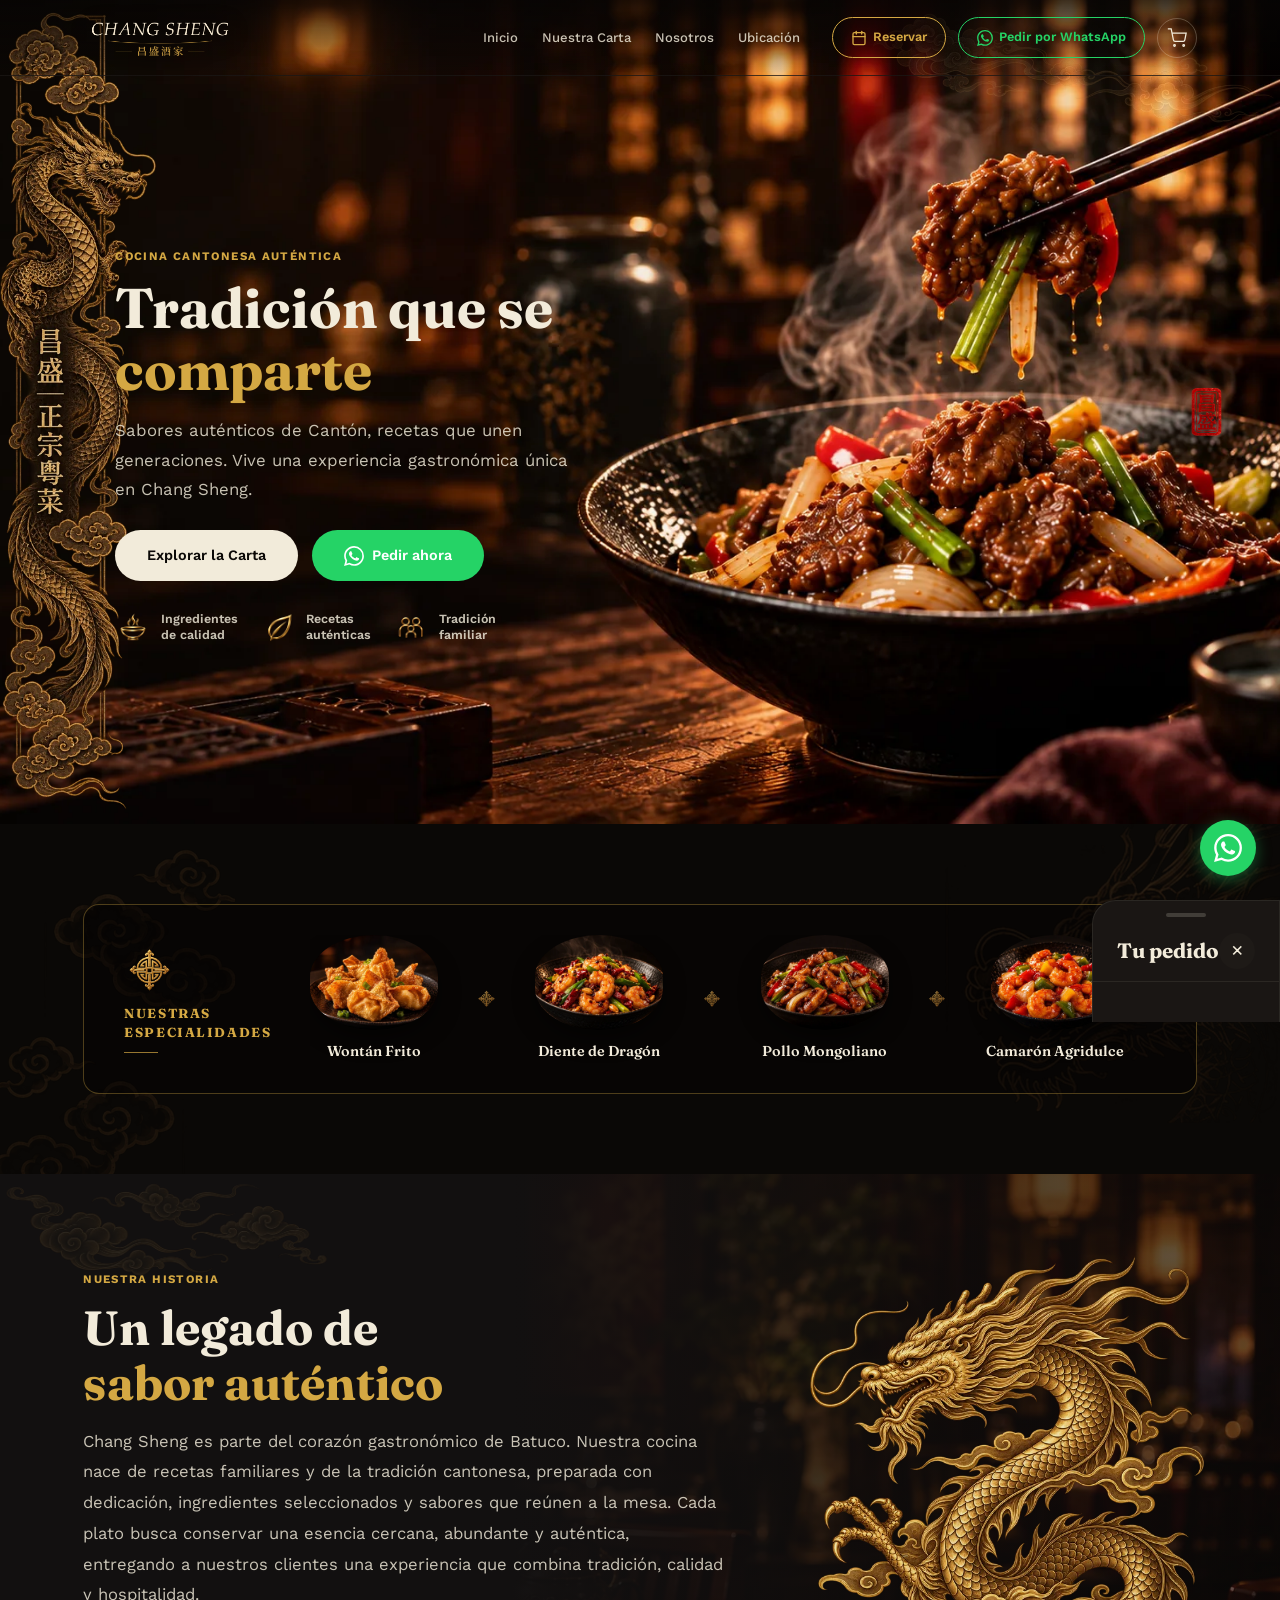
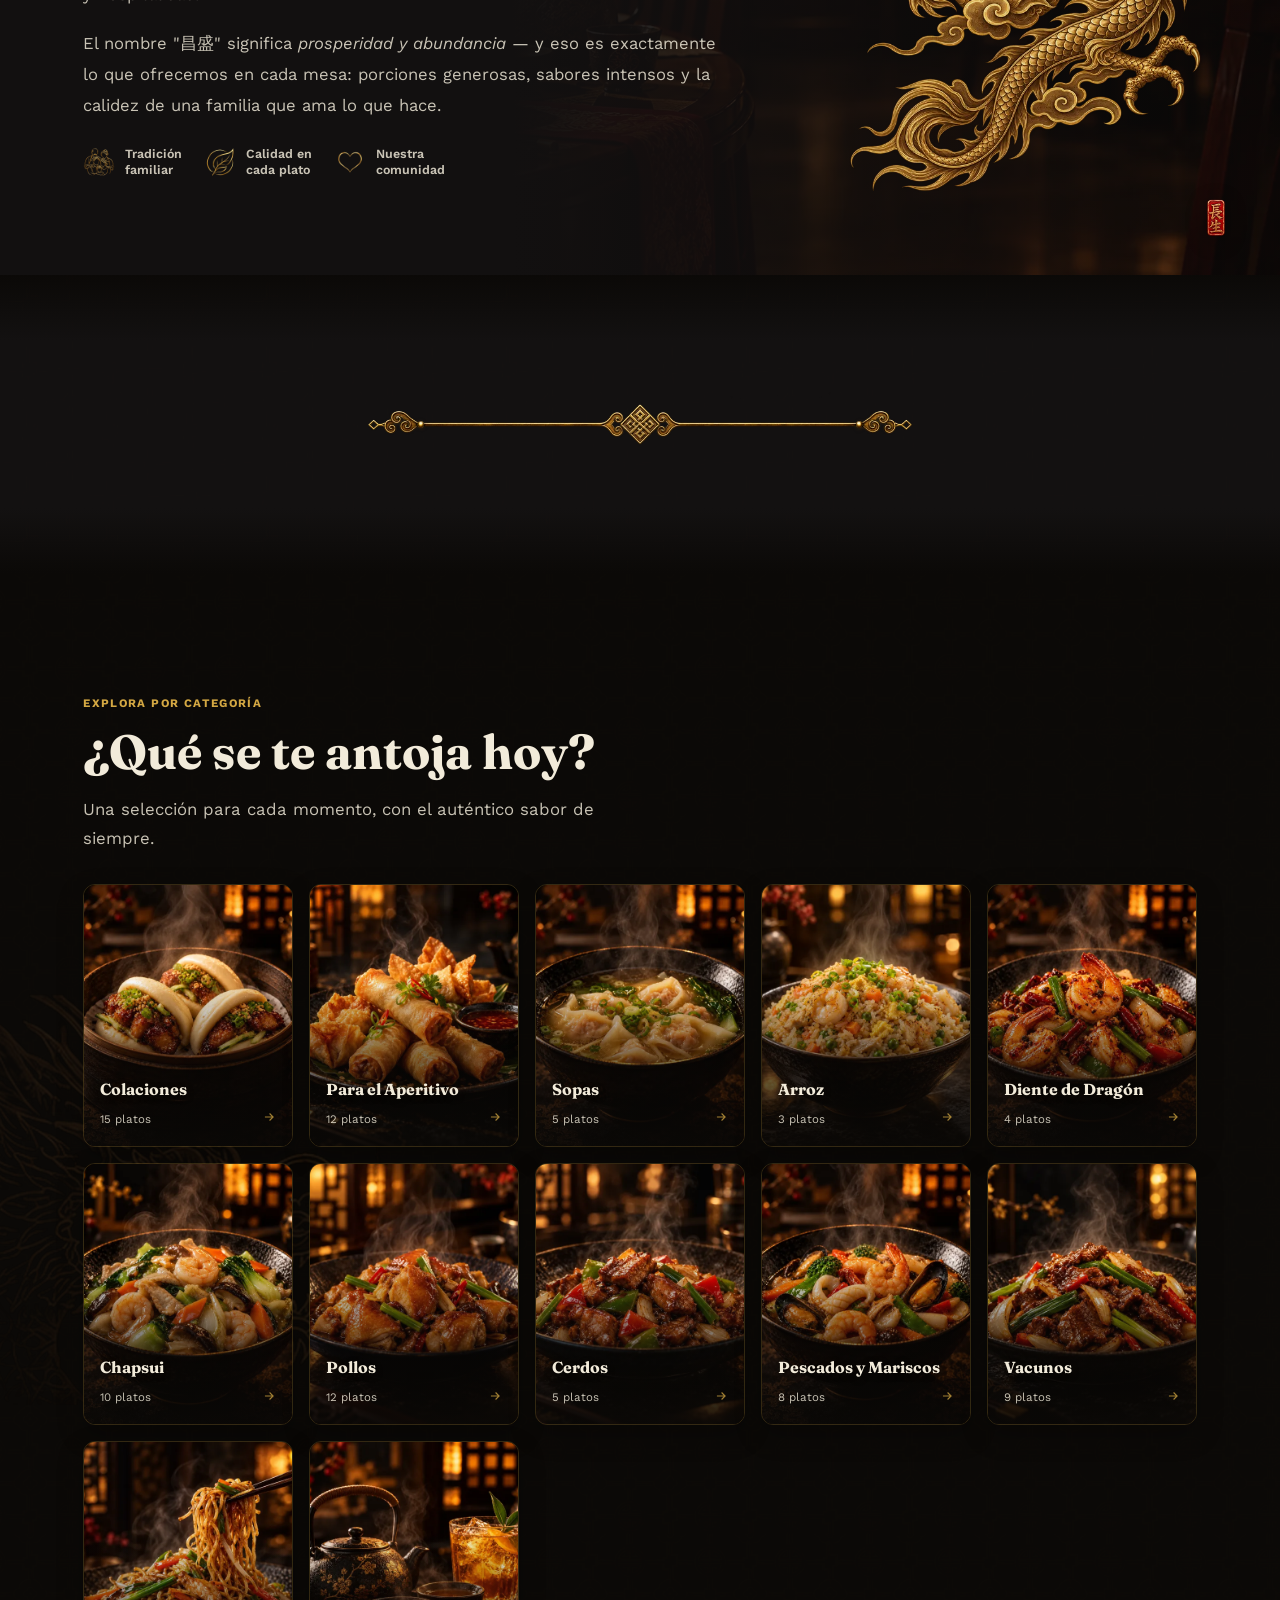
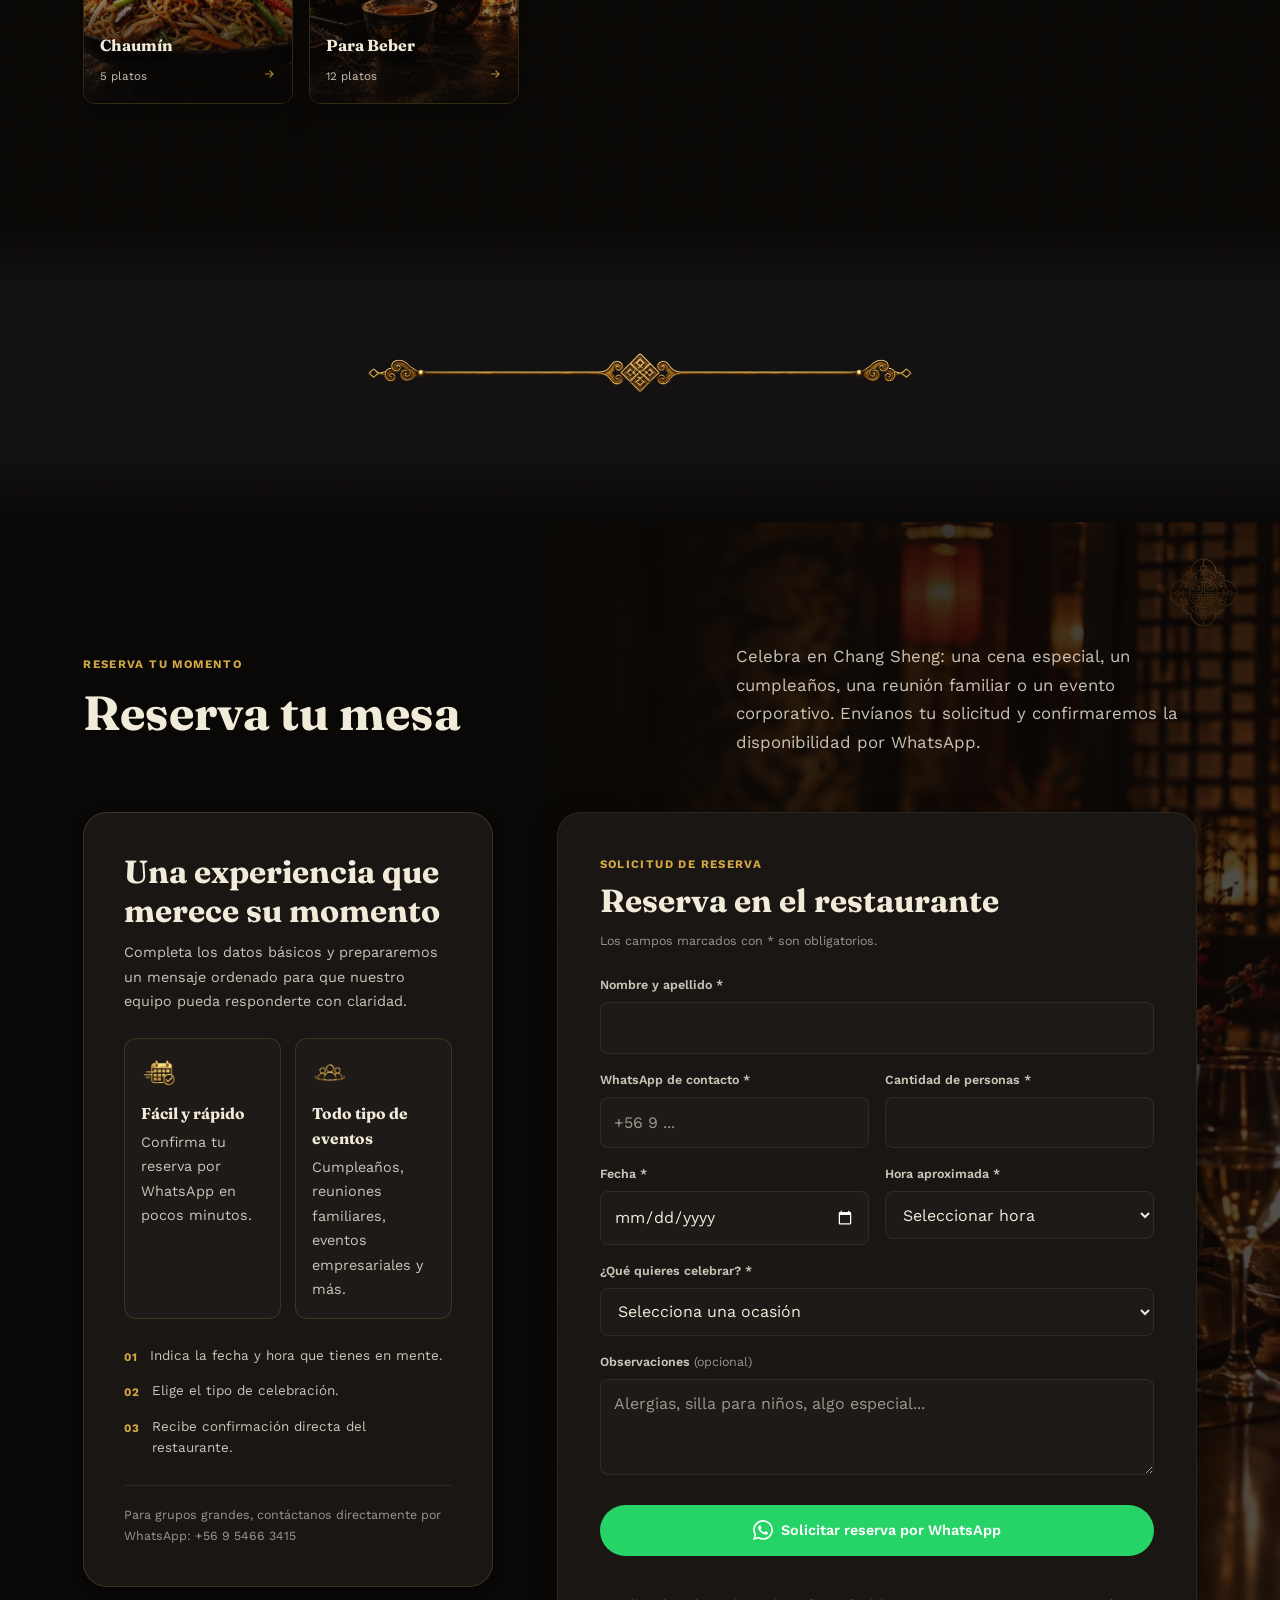
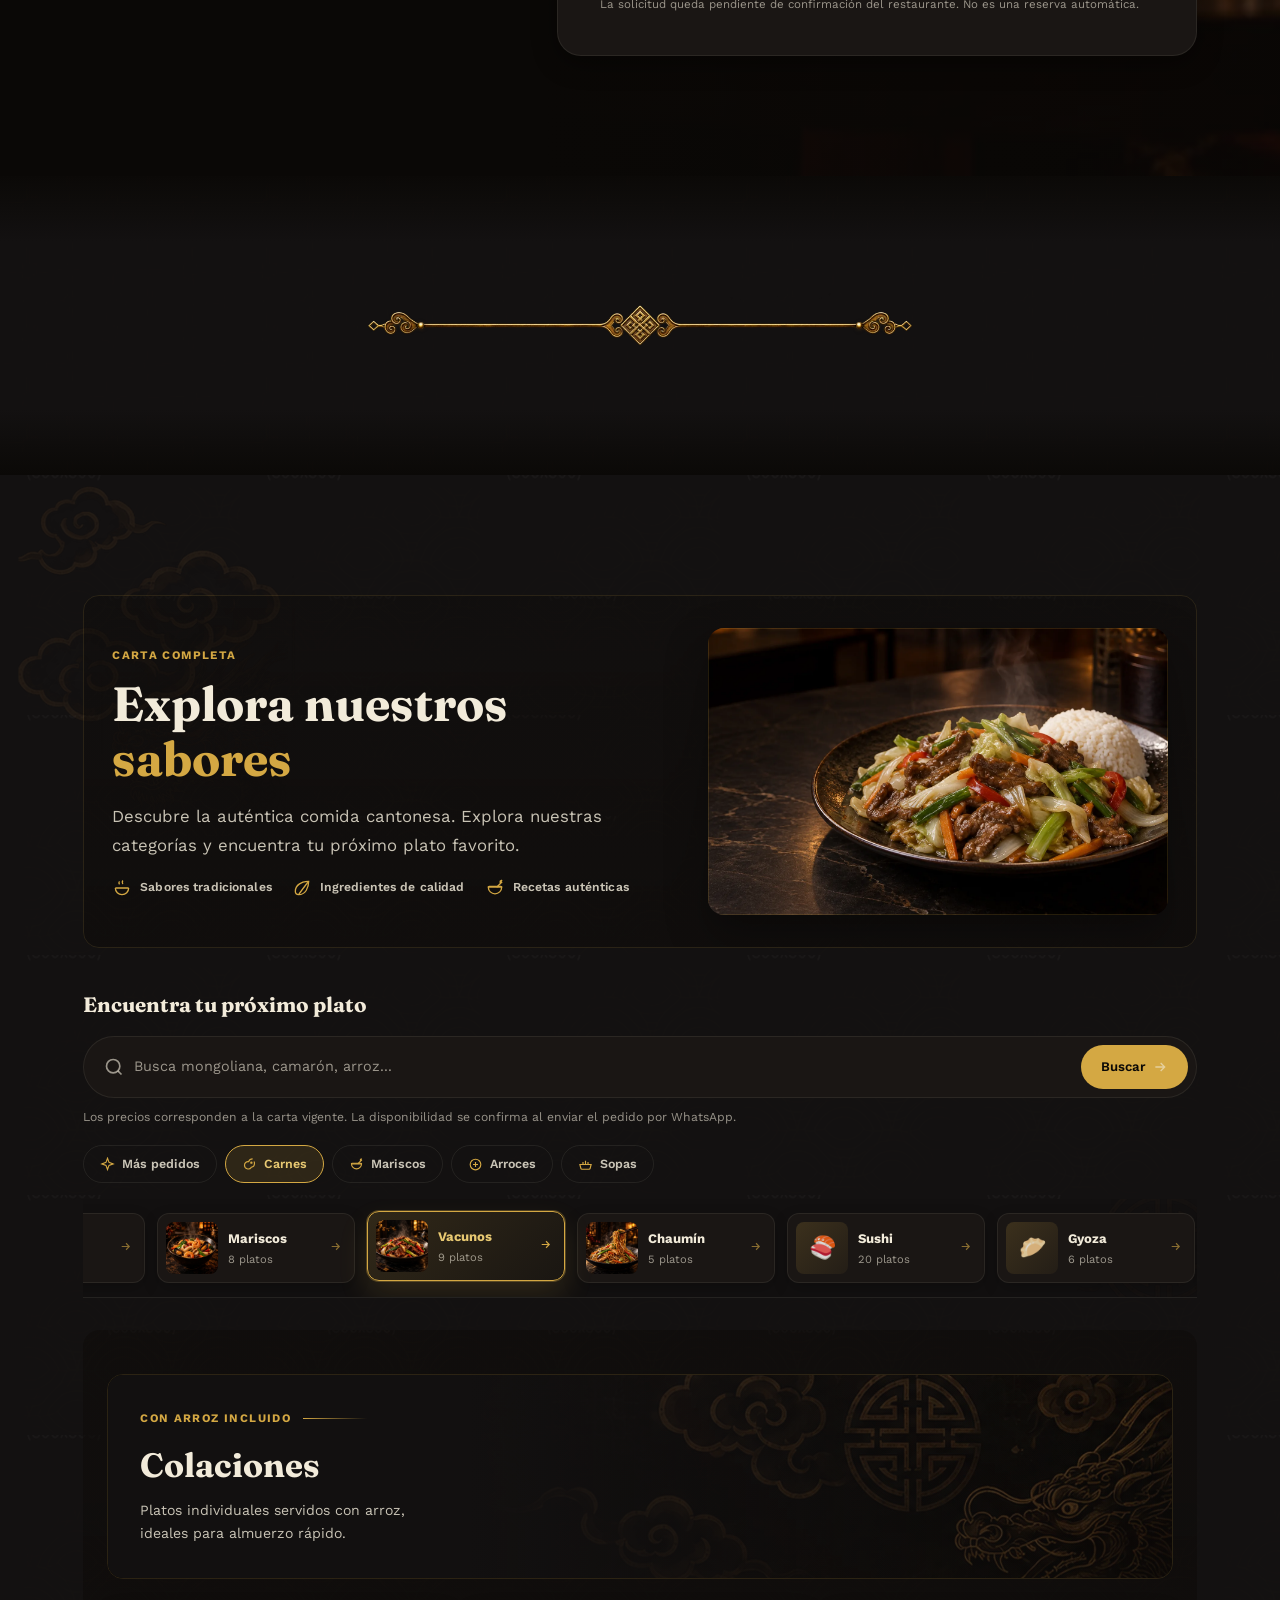
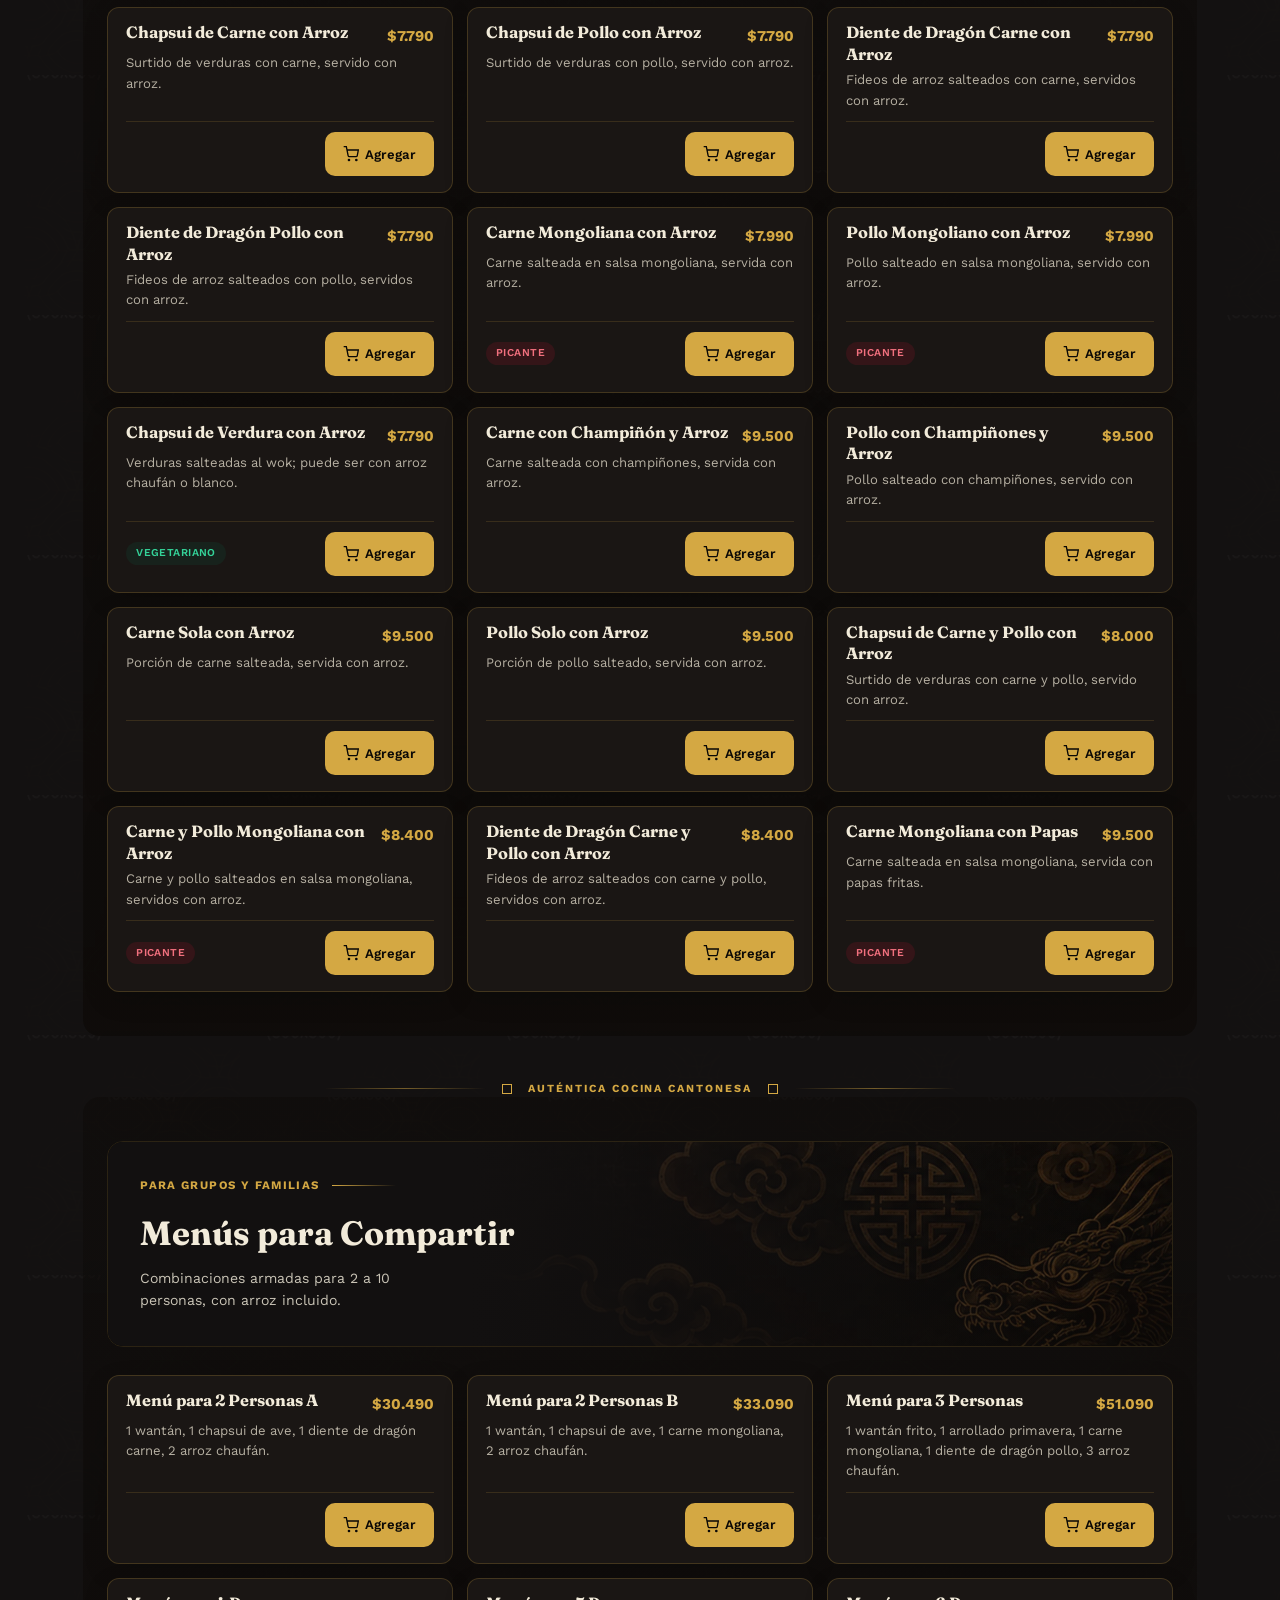
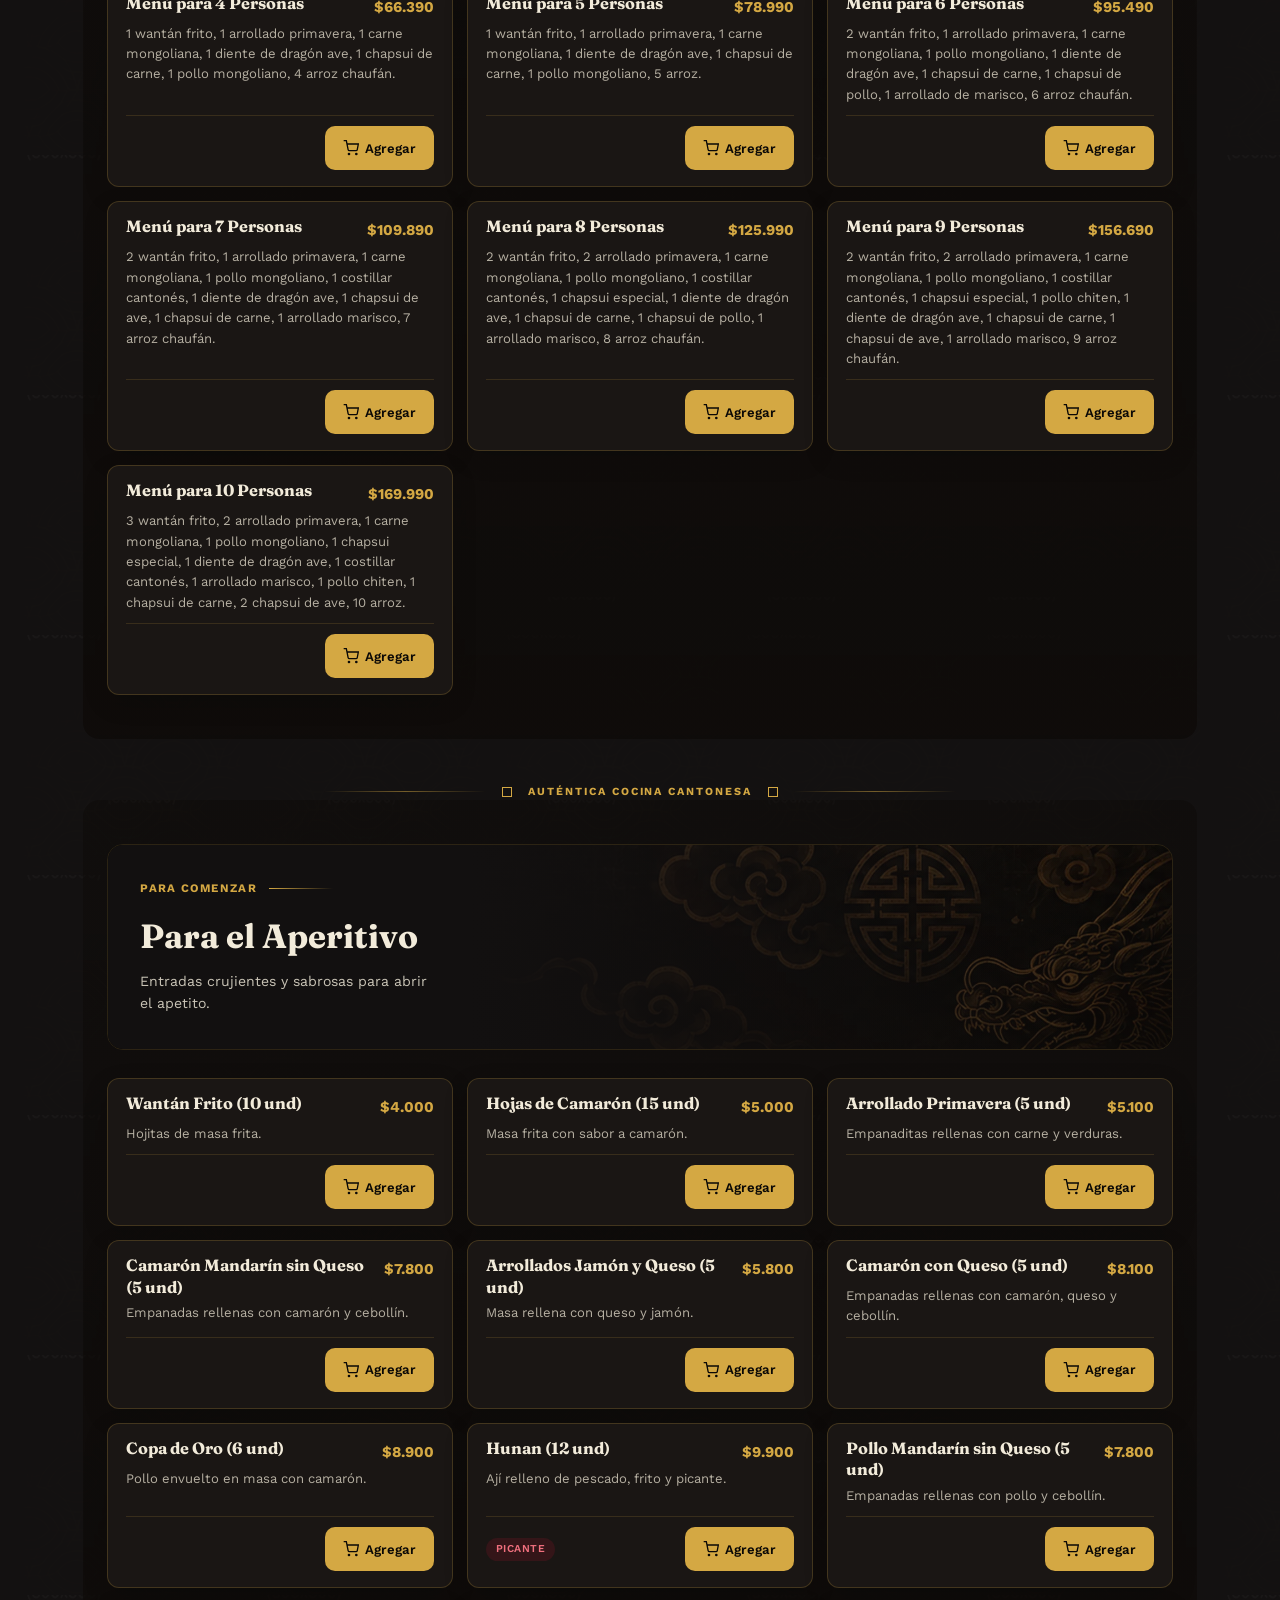
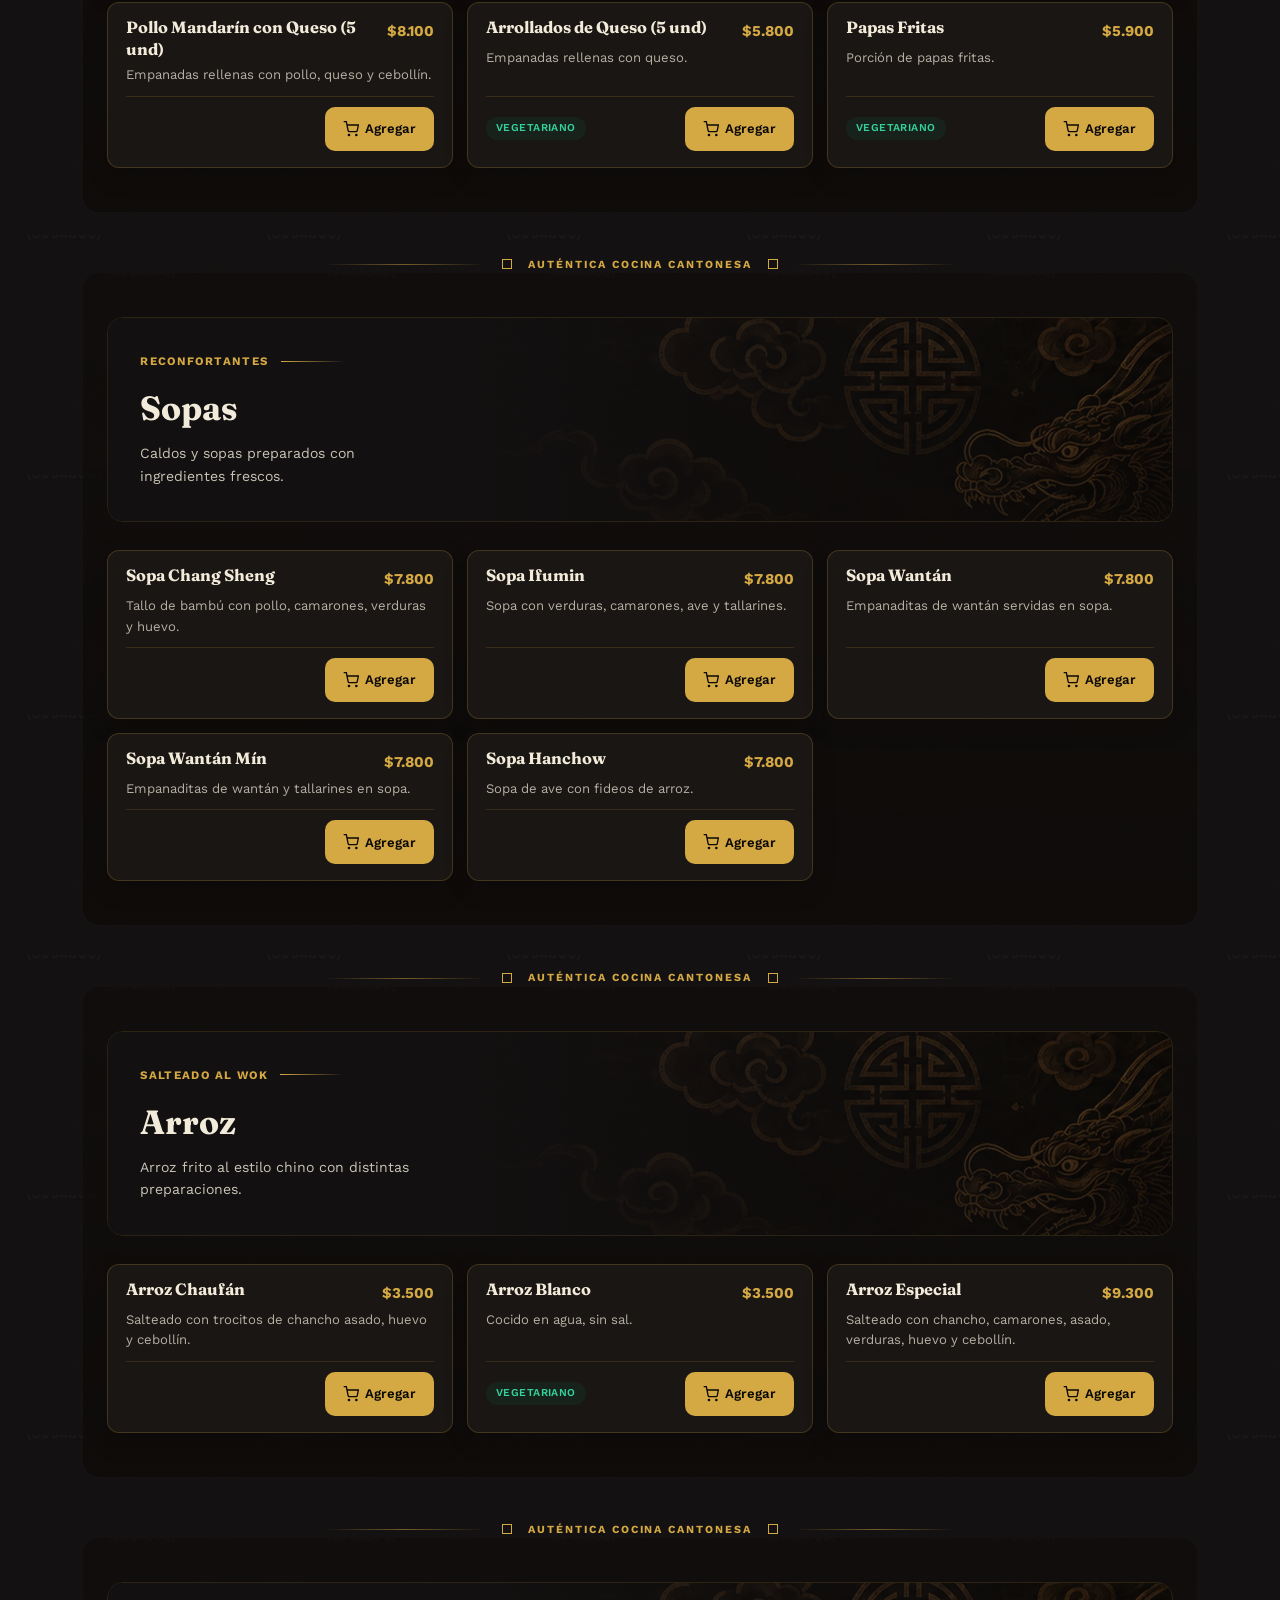
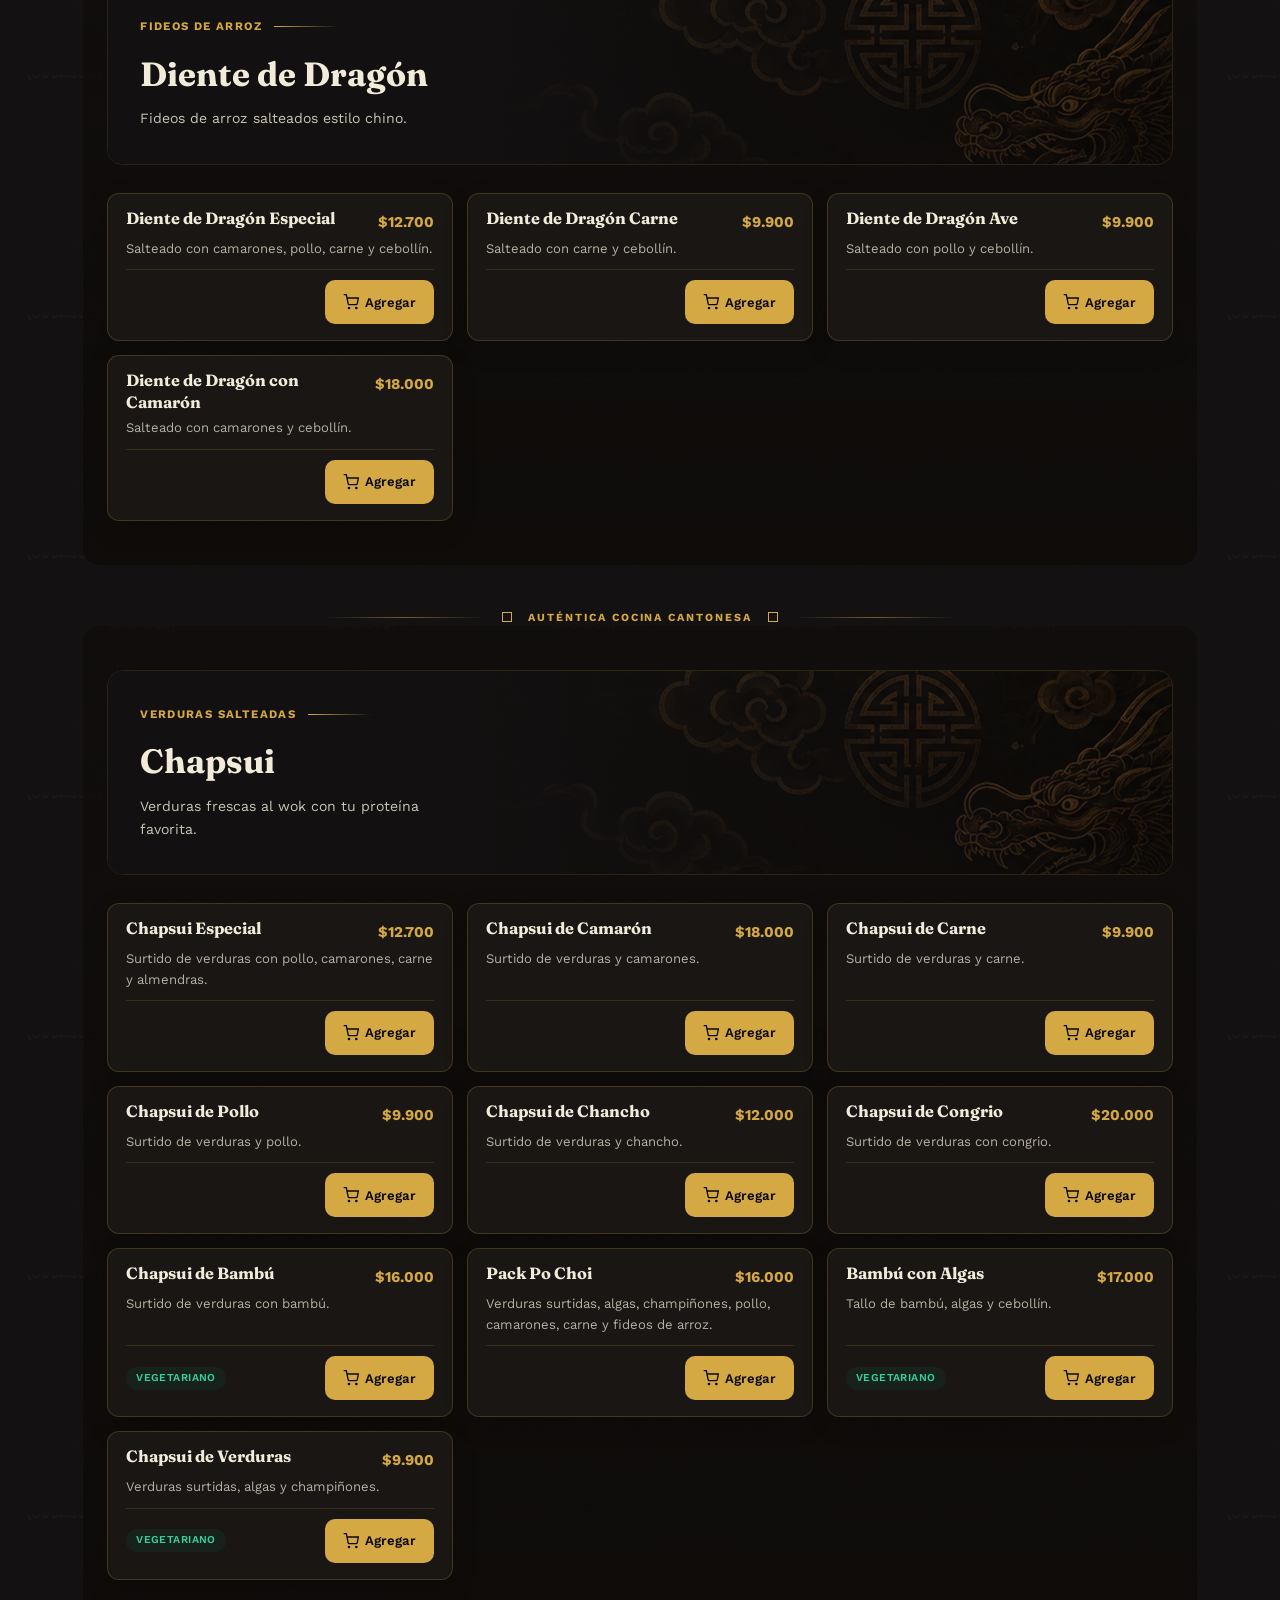
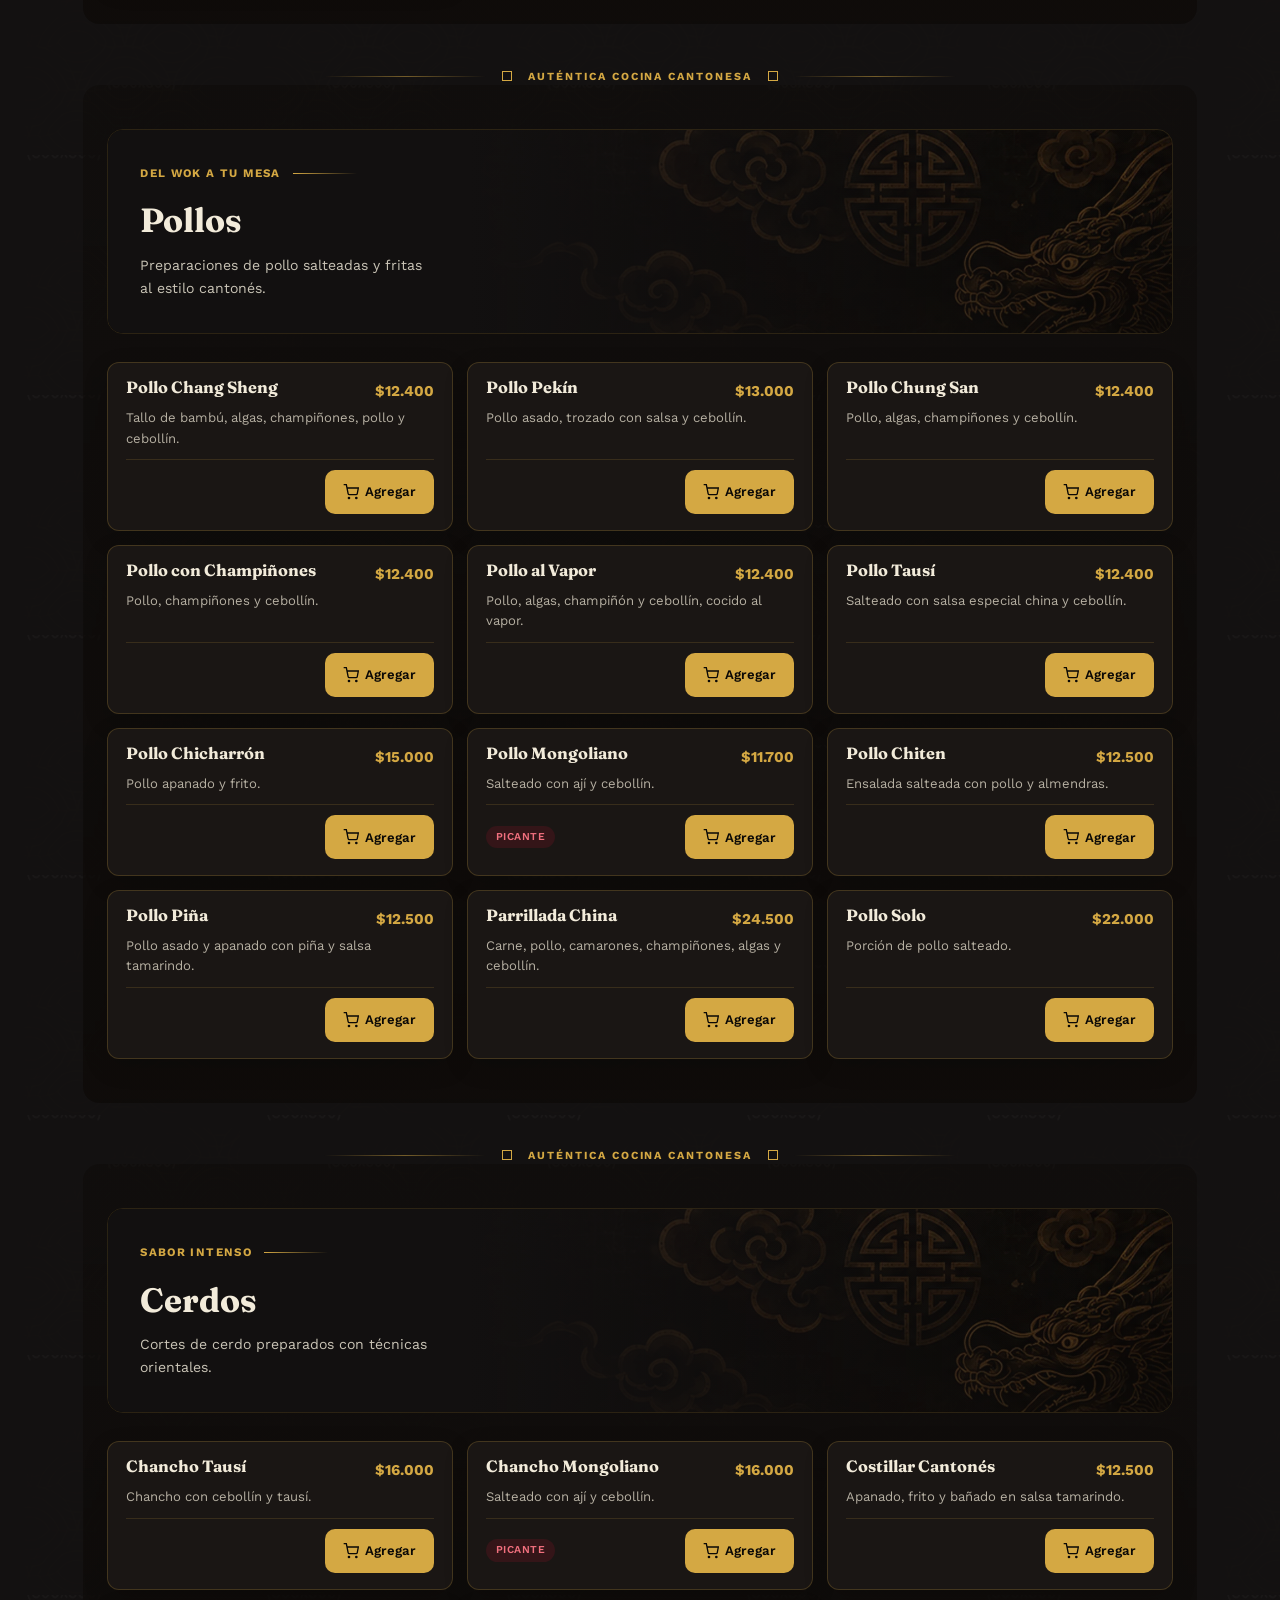
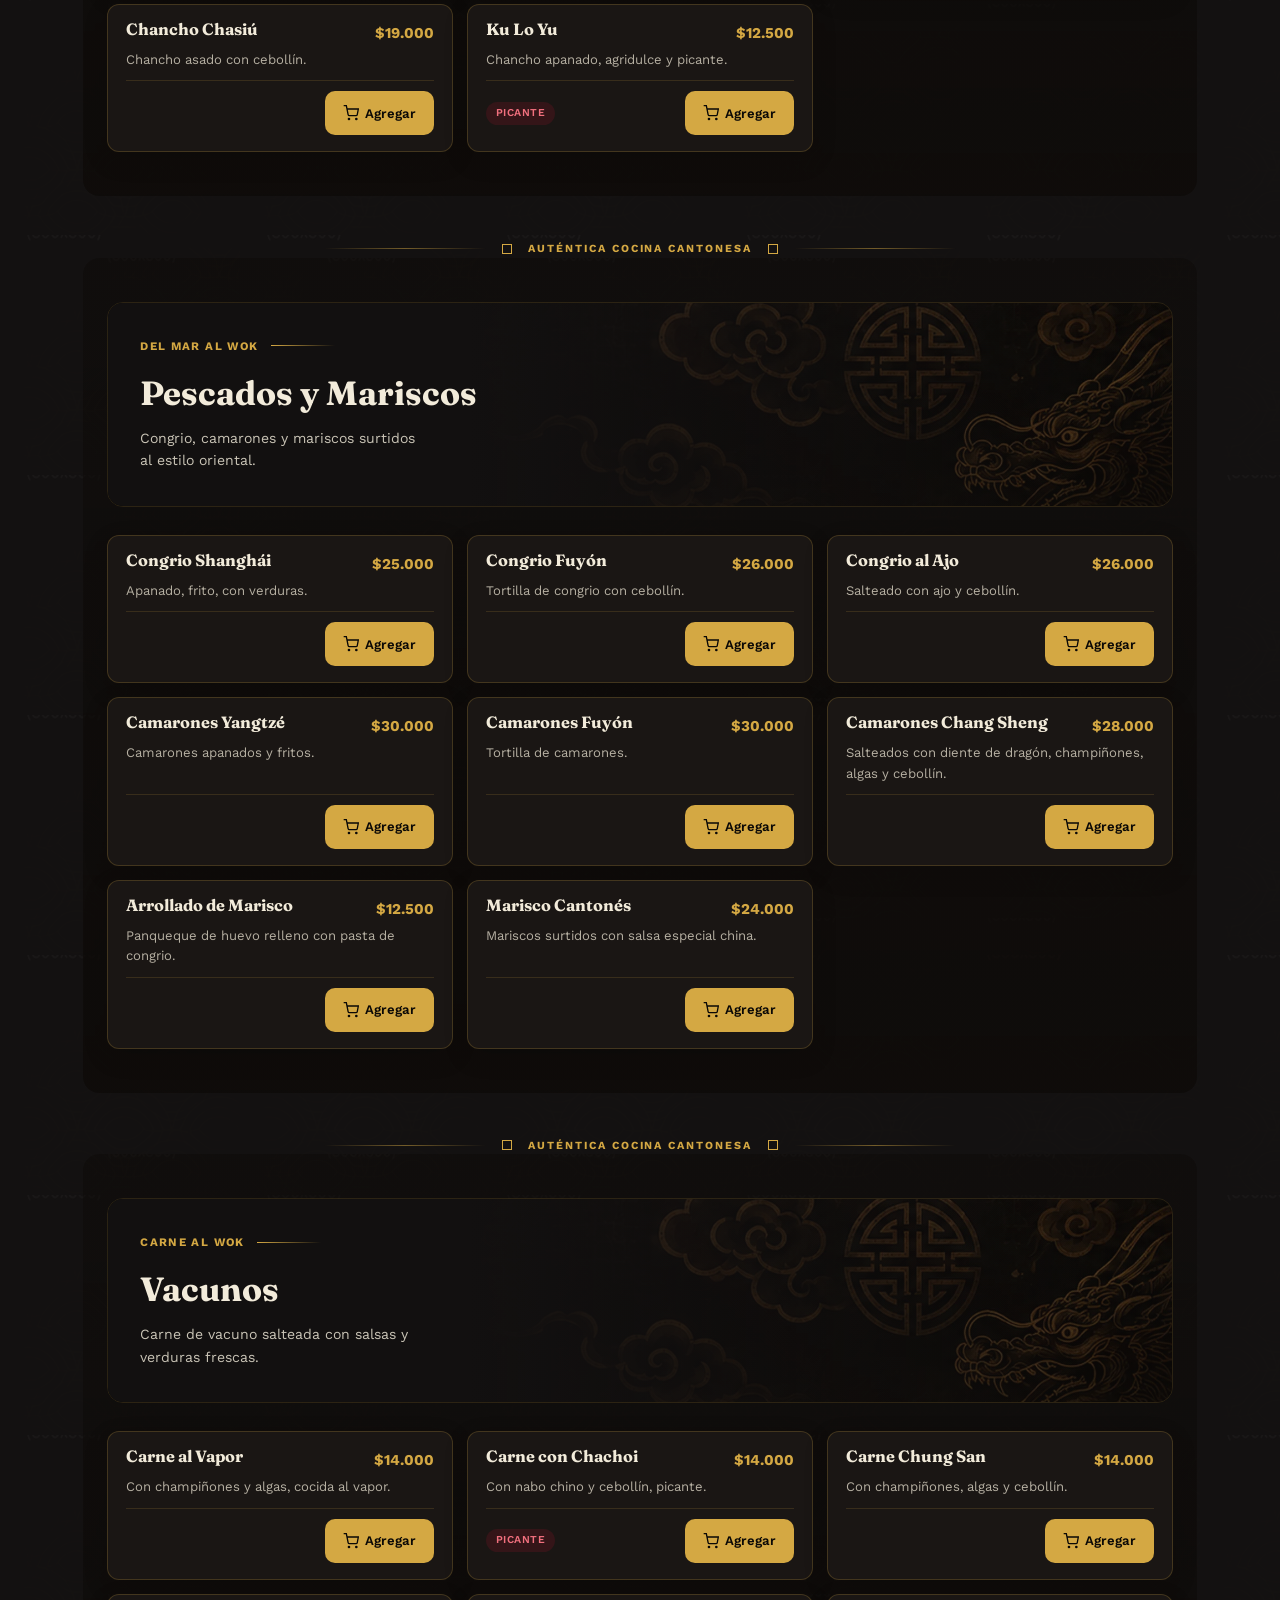
==== commit 246ccf0a: "Auditoria completa: corrige tipografia, icono roto, separador faltante, legibilidad de Horarios y ag" ====
--- a/index.html
+++ b/index.html
@@ -19,6 +19,11 @@
 <meta name="twitter:card" content="summary_large_image">
 <meta name="geo.region" content="CL-RM">
 <meta name="geo.placename" content="Batuco, Santiago">
+<link rel="icon" href="favicon.ico" sizes="any">
+<link rel="icon" type="image/png" sizes="16x16" href="assets/brand/favicon-16.png">
+<link rel="icon" type="image/png" sizes="32x32" href="assets/brand/favicon-32.png">
+<link rel="icon" type="image/png" sizes="192x192" href="assets/brand/favicon-192.png">
+<link rel="apple-touch-icon" href="assets/brand/apple-touch-icon.png">
 <link rel="preconnect" href="https://fonts.googleapis.com">
 <link rel="preconnect" href="https://fonts.gstatic.com" crossorigin>
 <link href="https://fonts.googleapis.com/css2?family=Fraunces:ital,opsz,wght@0,9..144,300;0,9..144,400;0,9..144,600;0,9..144,700;0,9..144,800;1,9..144,400&family=Work+Sans:ital,wght@0,400;0,500;0,600;0,700;1,400&display=swap" rel="stylesheet">
@@ -65,7 +70,7 @@
   ]
 }
 </script>
-<link rel="stylesheet" href="css/styles.css?v=20260958">
+<link rel="stylesheet" href="css/styles.css?v=20260959">
 </head>
 <body>
 
@@ -399,7 +404,7 @@
           </div>
         </div>
         <button class="btn btn--whatsapp reservation-form__submit" type="submit">
-          <svg viewBox="0 0 24 24" fill="currentColor" width="20" height="20" aria-hidden="true"><path d="M17.472 14.382c-.297-.149-1.758-.867-2.03-.967-.273-.099-.471-.148-.67.15-.197.297-.767.966-.94 1.164-.173.199-.347.223-.644.075-.297-.15-1.255-.463-2.39-1.475-.883-.788-1.48-1.761-1.653-2.059-.173-.297-.018-.458.13-.606.134-.133.298-.347.446-.52.149-.174.198-.298.298-.497.099-.198.05-.371-.025-.52-.075-.149-.669-1.612-.916-2.207-.242-.579-.487-.5-.669-.51-.198 0-.52.074-.792.372-.272.297-1.04 1.016-1.04 2.479 0 1.462 1.065 2.875 1.213 3.074.149.198 2.096 3.2 5.077 4.487.709.306 1.262.489 1.871.118.571-.085 1.758-.719 2.006-1.413.248-.694.248-1.289.173-1.413-.074-.124-.272-.198-.57-.347m-5.421 7.403h-.004a9.87 9.87 0 01-5.031-1.378l-.361-.214-3.741.982.998-3.648-.235-.374a9.86 9.86 0 01-1.51-5.26c.001-5.45 4.436-9.884 9.888-9.884 2.64 0 5.122 1.03 6.988 2.898a9.825 9.825 0 012.893 6.994c-.003 5.45-4.437 9.884-9.885 9.884m8.413-18.297A11.815 11.815 0 0012.05 0C5.495 0 .16 5.335.157 11.892c0 2.096.547 4.142 1.588 5.945L.057 24l6.305-1.654a11.882 11.882 0 005.683 1.448h.005c6.554 0 11.89-5.335 11.893-11.893a11.821 11.821 0 00-3.48-8.413z"/></svg>
+          <svg viewBox="0 0 24 24" fill="currentColor" width="20" height="20" aria-hidden="true"><path d="M17.472 14.382c-.297-.149-1.758-.867-2.03-.967-.273-.099-.471-.148-.67.15-.197.297-.767.966-.94 1.164-.173.199-.347.223-.644.075-.297-.15-1.255-.463-2.39-1.475-.883-.788-1.48-1.761-1.653-2.059-.173-.297-.018-.458.13-.606.134-.133.298-.347.446-.52.149-.174.198-.298.298-.497.099-.198.05-.371-.025-.52-.075-.149-.669-1.612-.916-2.207-.242-.579-.487-.5-.669-.51-.173-.008-.371-.01-.57-.01-.198 0-.52.074-.792.372-.272.297-1.04 1.016-1.04 2.479 0 1.462 1.065 2.875 1.213 3.074.149.198 2.096 3.2 5.077 4.487.709.306 1.262.489 1.694.625.712.227 1.36.195 1.871.118.571-.085 1.758-.719 2.006-1.413.248-.694.248-1.289.173-1.413-.074-.124-.272-.198-.57-.347m-5.421 7.403h-.004a9.87 9.87 0 01-5.031-1.378l-.361-.214-3.741.982.998-3.648-.235-.374a9.86 9.86 0 01-1.51-5.26c.001-5.45 4.436-9.884 9.888-9.884 2.64 0 5.122 1.03 6.988 2.898a9.825 9.825 0 012.893 6.994c-.003 5.45-4.437 9.884-9.885 9.884m8.413-18.297A11.815 11.815 0 0012.05 0C5.495 0 .16 5.335.157 11.892c0 2.096.547 4.142 1.588 5.945L.057 24l6.305-1.654a11.882 11.882 0 005.683 1.448h.005c6.554 0 11.89-5.335 11.893-11.893a11.821 11.821 0 00-3.48-8.413z"/></svg>
           Solicitar reserva por WhatsApp
         </button>
         <p class="form-feedback" id="reservation-feedback" role="status" aria-live="polite"></p>
@@ -688,7 +693,7 @@
             <svg viewBox="0 0 24 24" fill="none" stroke="currentColor" stroke-width="2" width="15" height="15" aria-hidden="true"><path d="M5 12h14M13 6l6 6-6 6"/></svg>
           </a>
         </div>
-        <img class="hours-plate reveal-up" src="assets/horarios/placa-vertical.webp" alt="Letrero Chang Sheng 長盛家" width="646" height="1876" loading="lazy">
+        <img class="hours-plate reveal-up" src="assets/horarios/placa-vertical.webp" alt="Letrero Chang Sheng 長盛酒家" width="646" height="1876" loading="lazy">
       </div>
     </div>
   </div>
@@ -787,6 +792,11 @@
   </div>
 </section>
 
+<!-- ═══ SEPARADOR — cierre de categoría ═══ -->
+<div class="separator" aria-hidden="true">
+  <img class="separator__ornament reveal-up" src="assets/decor/nuevas-zonas/divisor.webp" alt="" width="1000" height="333">
+</div>
+
 <!-- ═══ 10. CTA FINAL ═══ -->
 <section class="section section--cta">
   <img class="cta__celosia" src="assets/final/celosia.webp" alt="" width="973" height="1448" loading="lazy" aria-hidden="true">
@@ -900,6 +910,6 @@
 <!-- ═══ SCRIPTS ═══ -->
 <script defer src="lib/gsap.min.js?v=20260916"></script>
 <script defer src="lib/ScrollTrigger.min.js?v=20260916"></script>
-<script defer src="js/main.js?v=20260932"></script>
+<script defer src="js/main.js?v=20260933"></script>
 </body>
 </html>
--- a/css/styles.css
+++ b/css/styles.css
@@ -1535,9 +1535,13 @@
   background:#12100e;
 }
 .section--hours::before{
-  content:'';position:absolute;inset:0;z-index:-1;pointer-events:none;
+  content:'';position:absolute;inset:0;z-index:-2;pointer-events:none;
   background-image:url('../assets/horarios/bg-horarios.webp');
   background-size:cover;background-position:center;
+}
+.section--hours::after{
+  content:'';position:absolute;inset:0;z-index:-1;pointer-events:none;
+  background:linear-gradient(180deg,rgba(10,8,6,.55) 0%,rgba(10,8,6,.72) 50%,rgba(10,8,6,.55) 100%);
 }
 .hours-layout{
   display:grid;
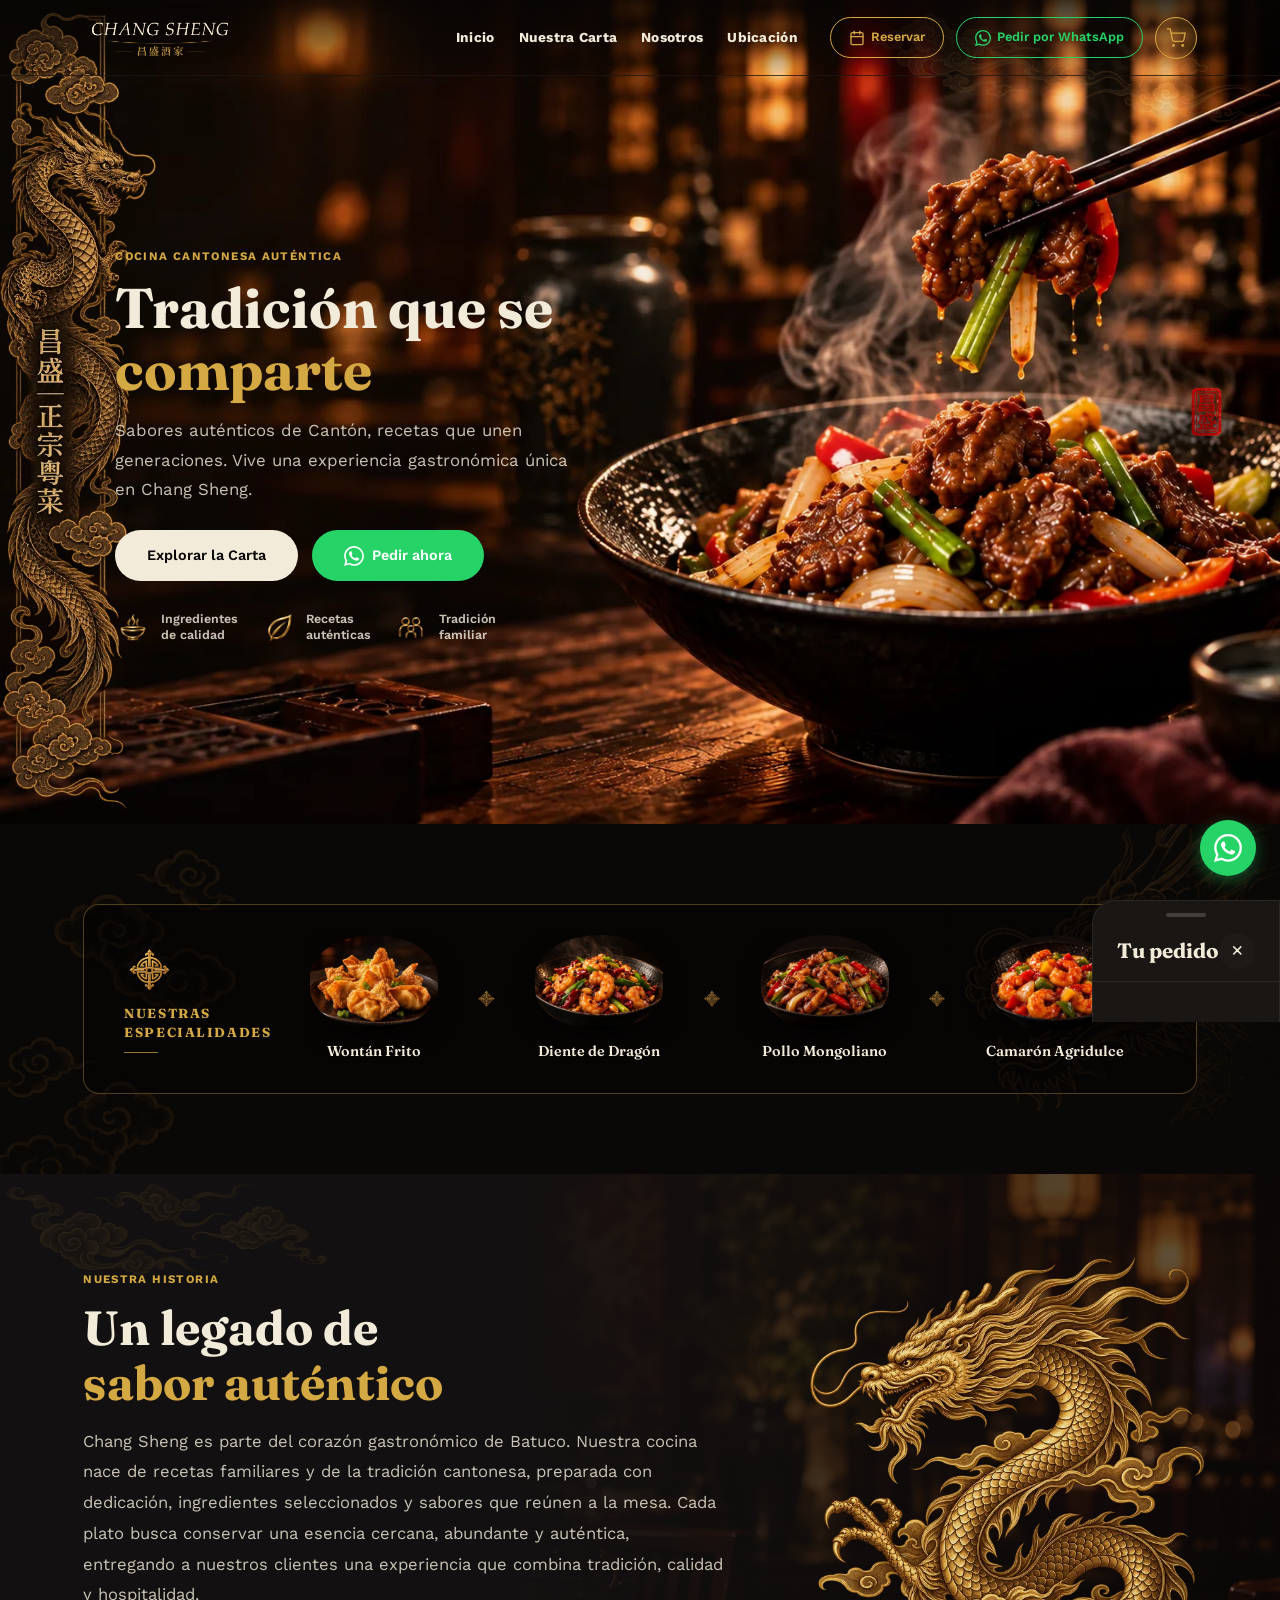
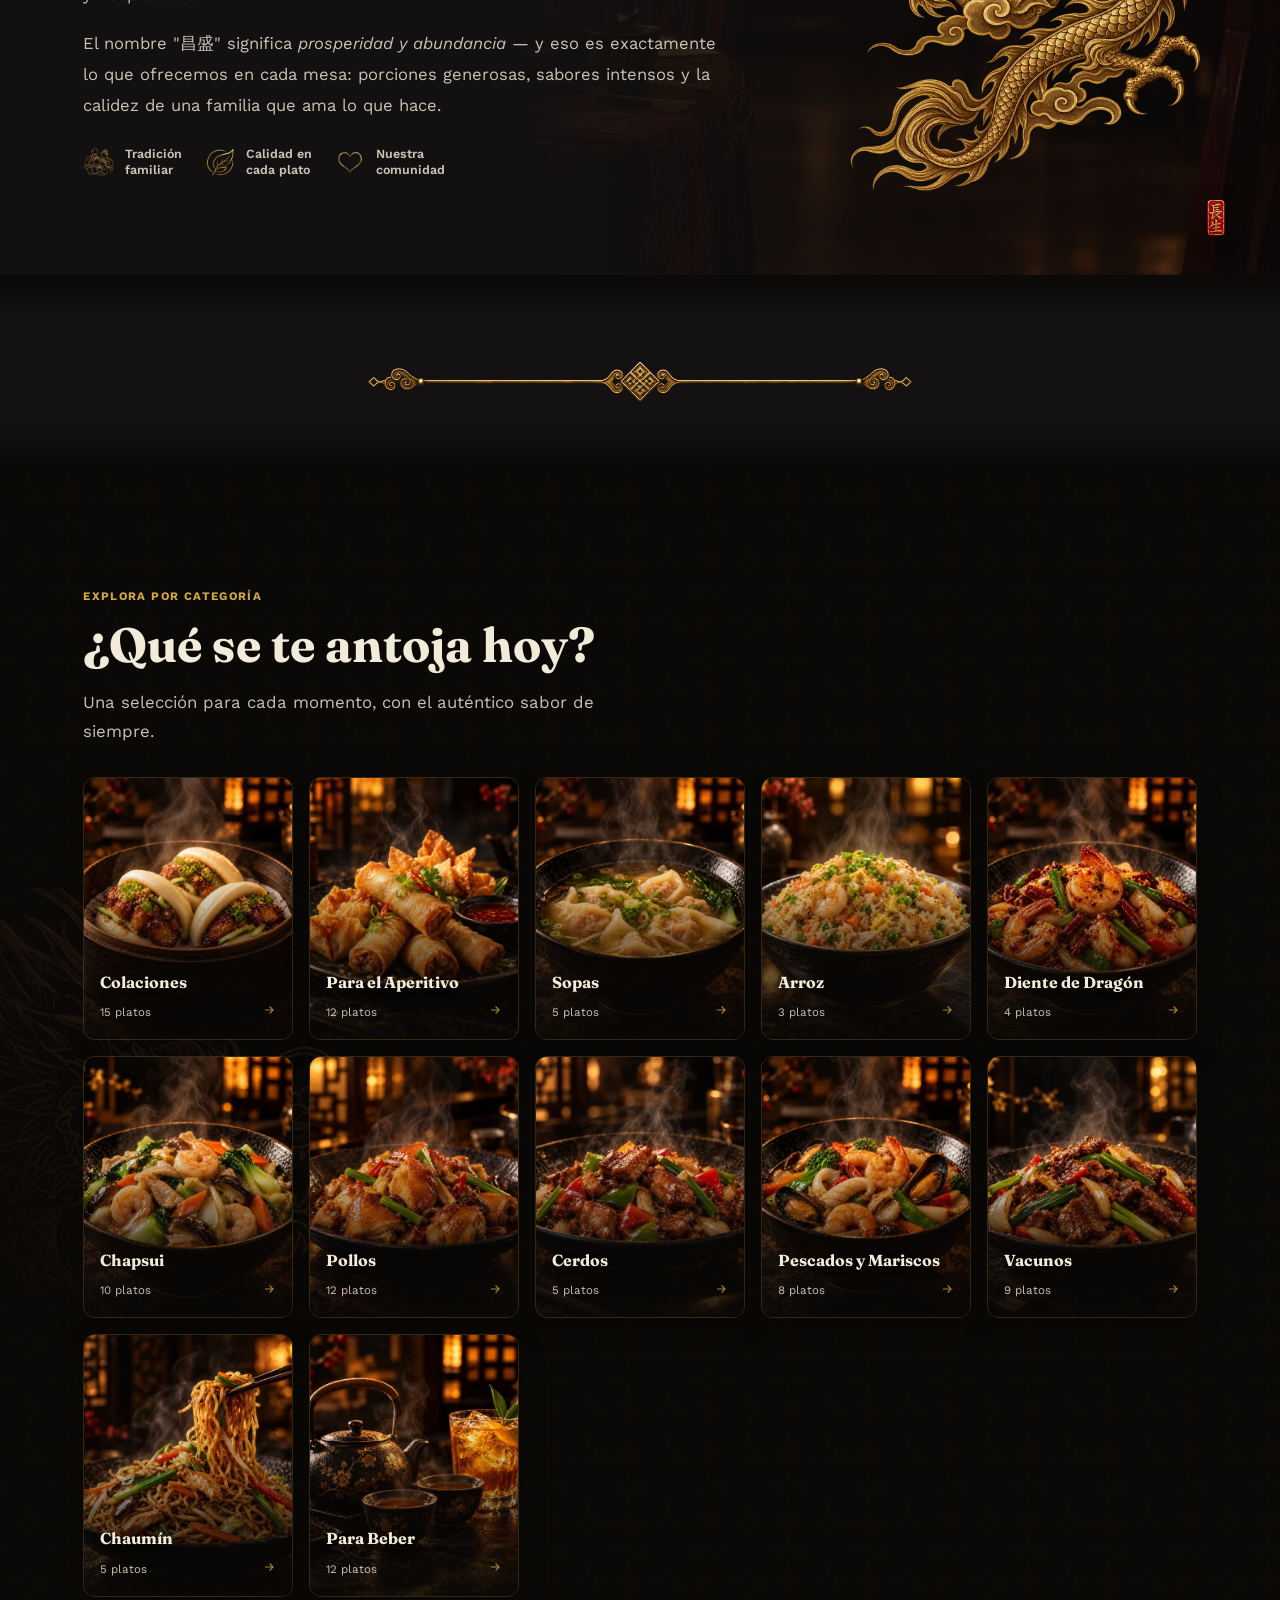
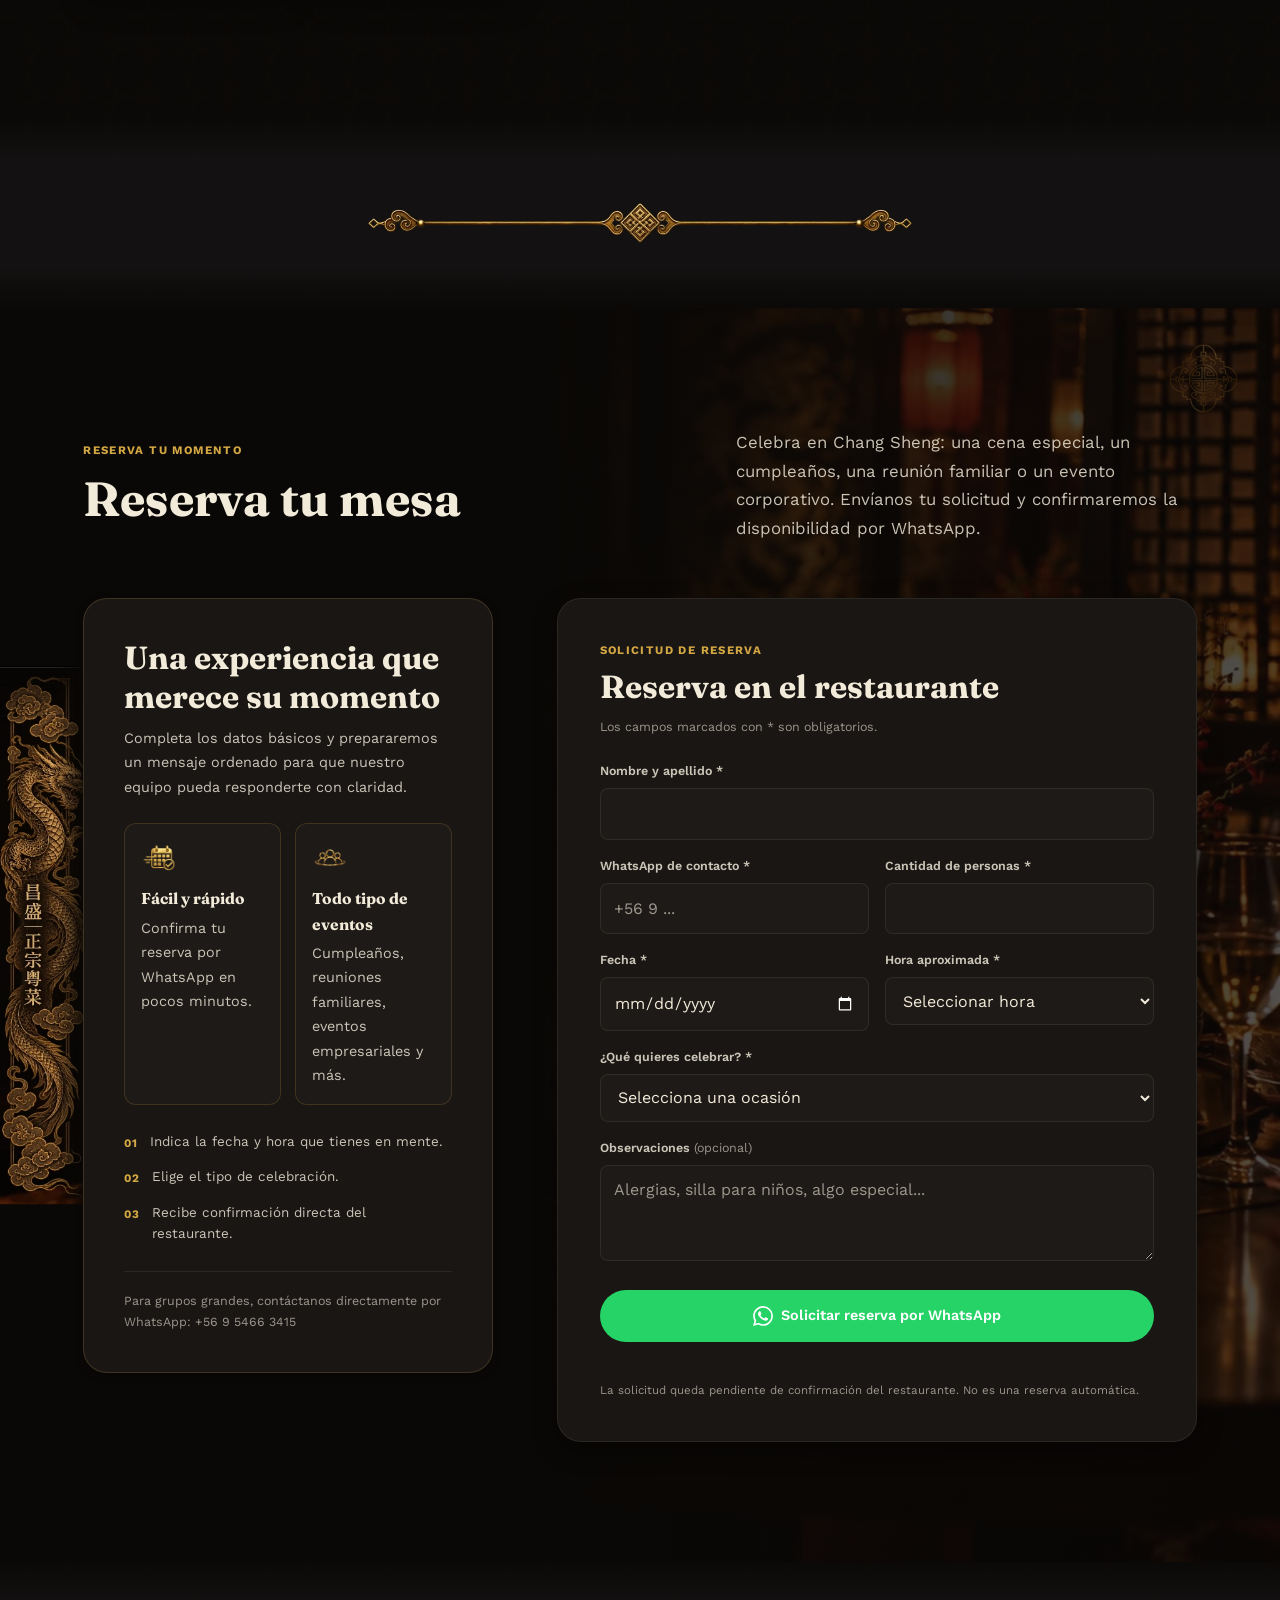
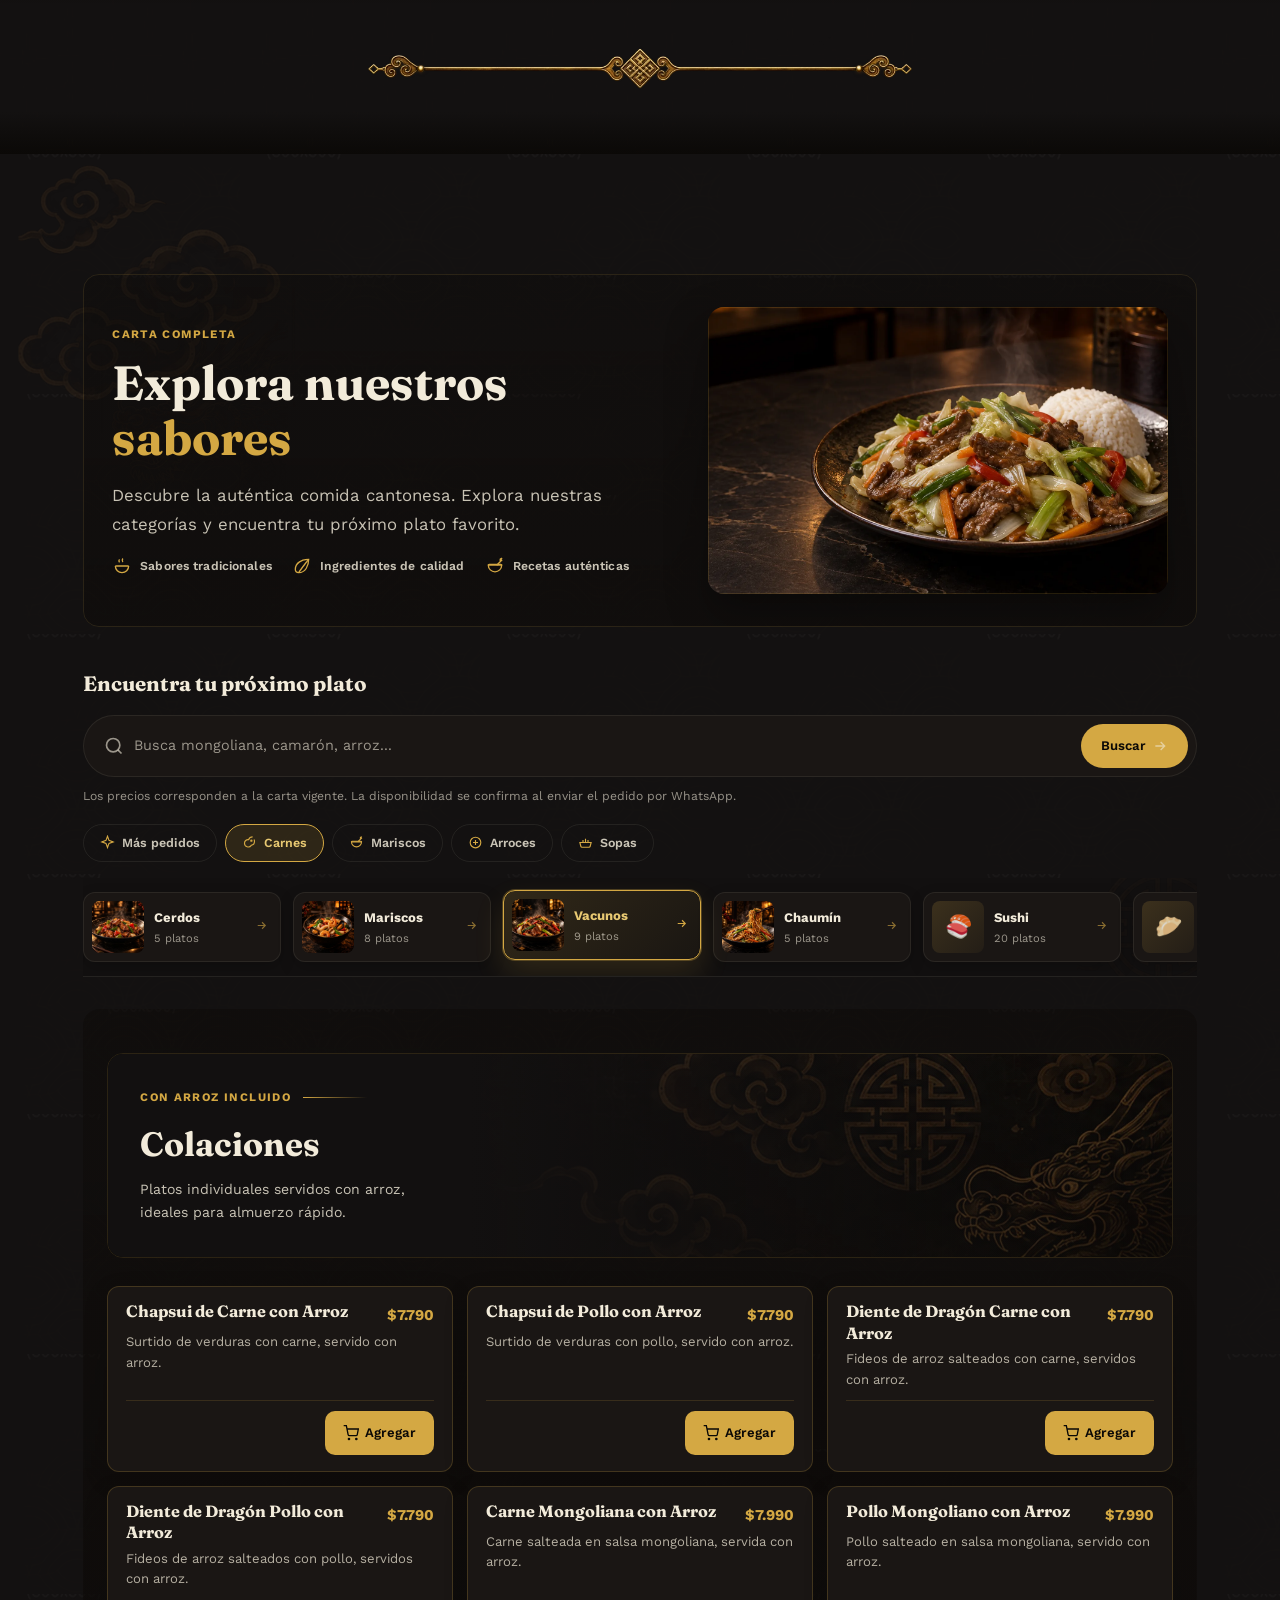
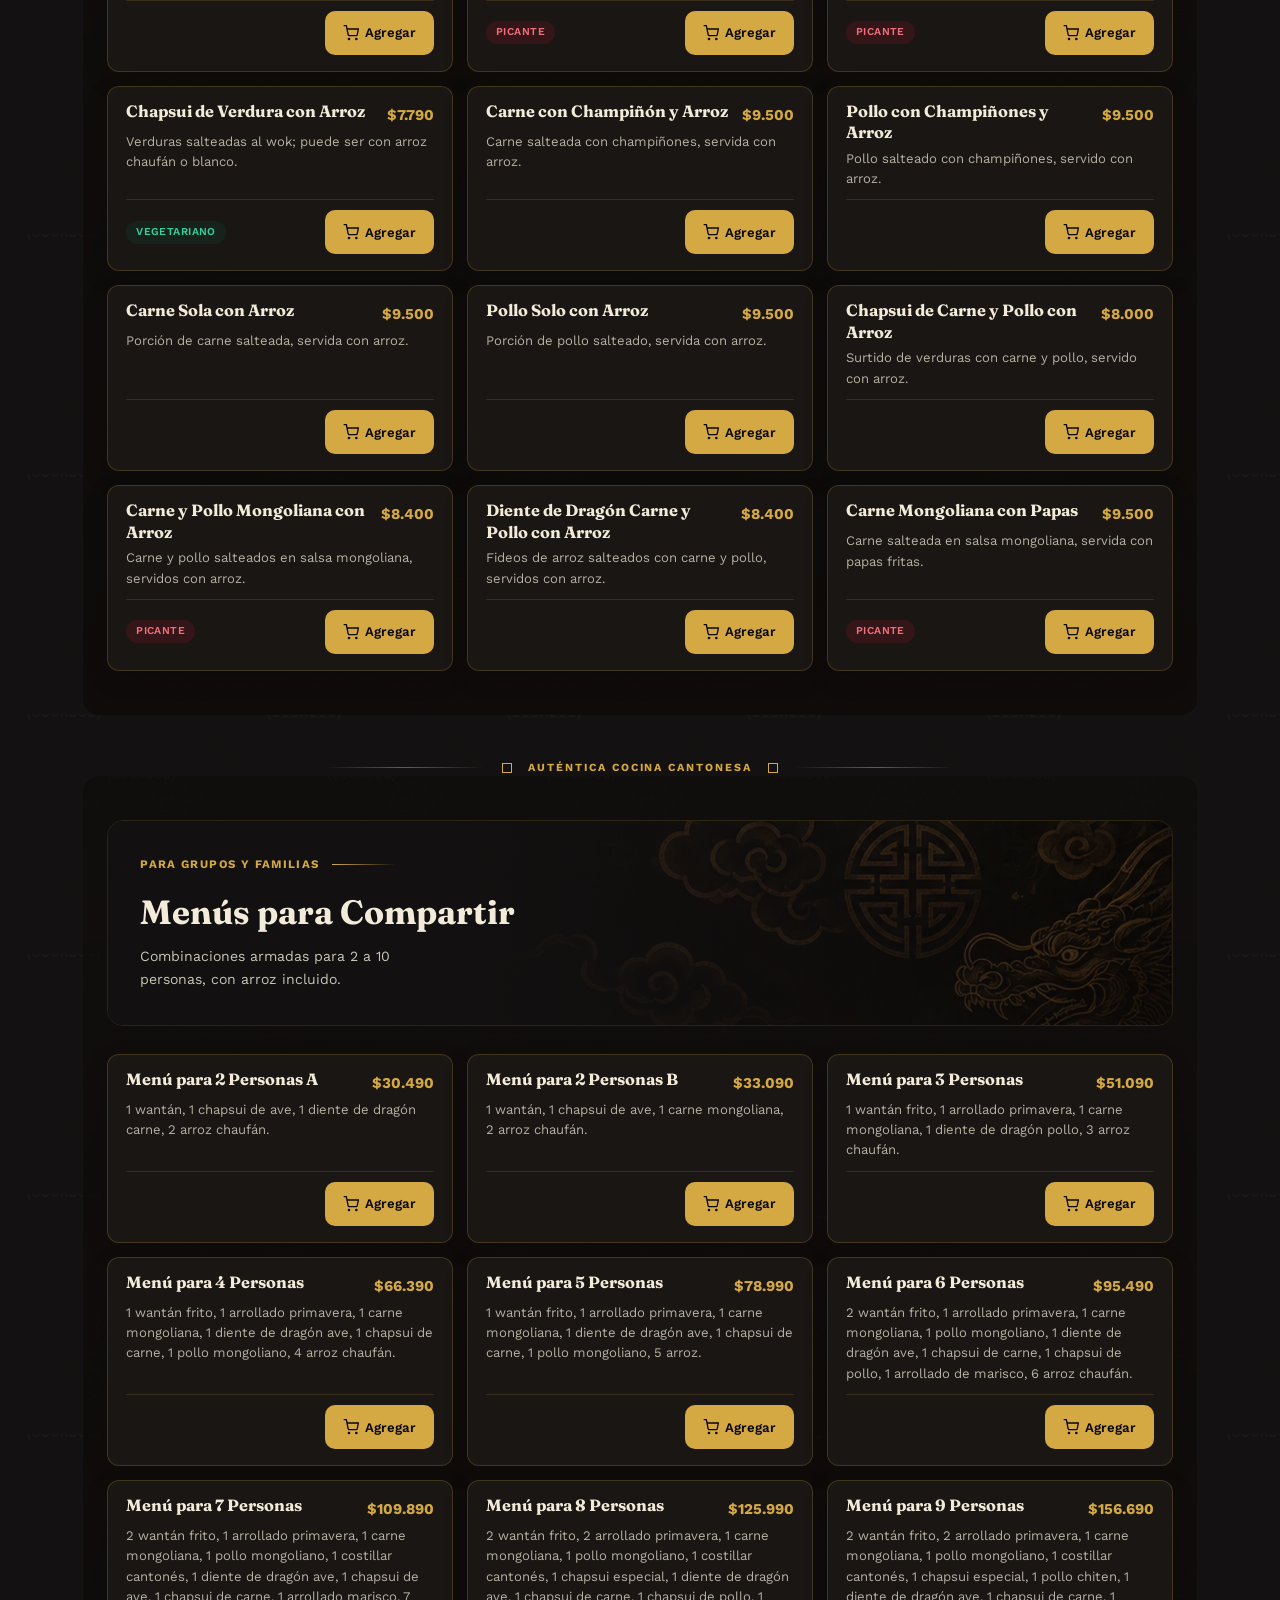
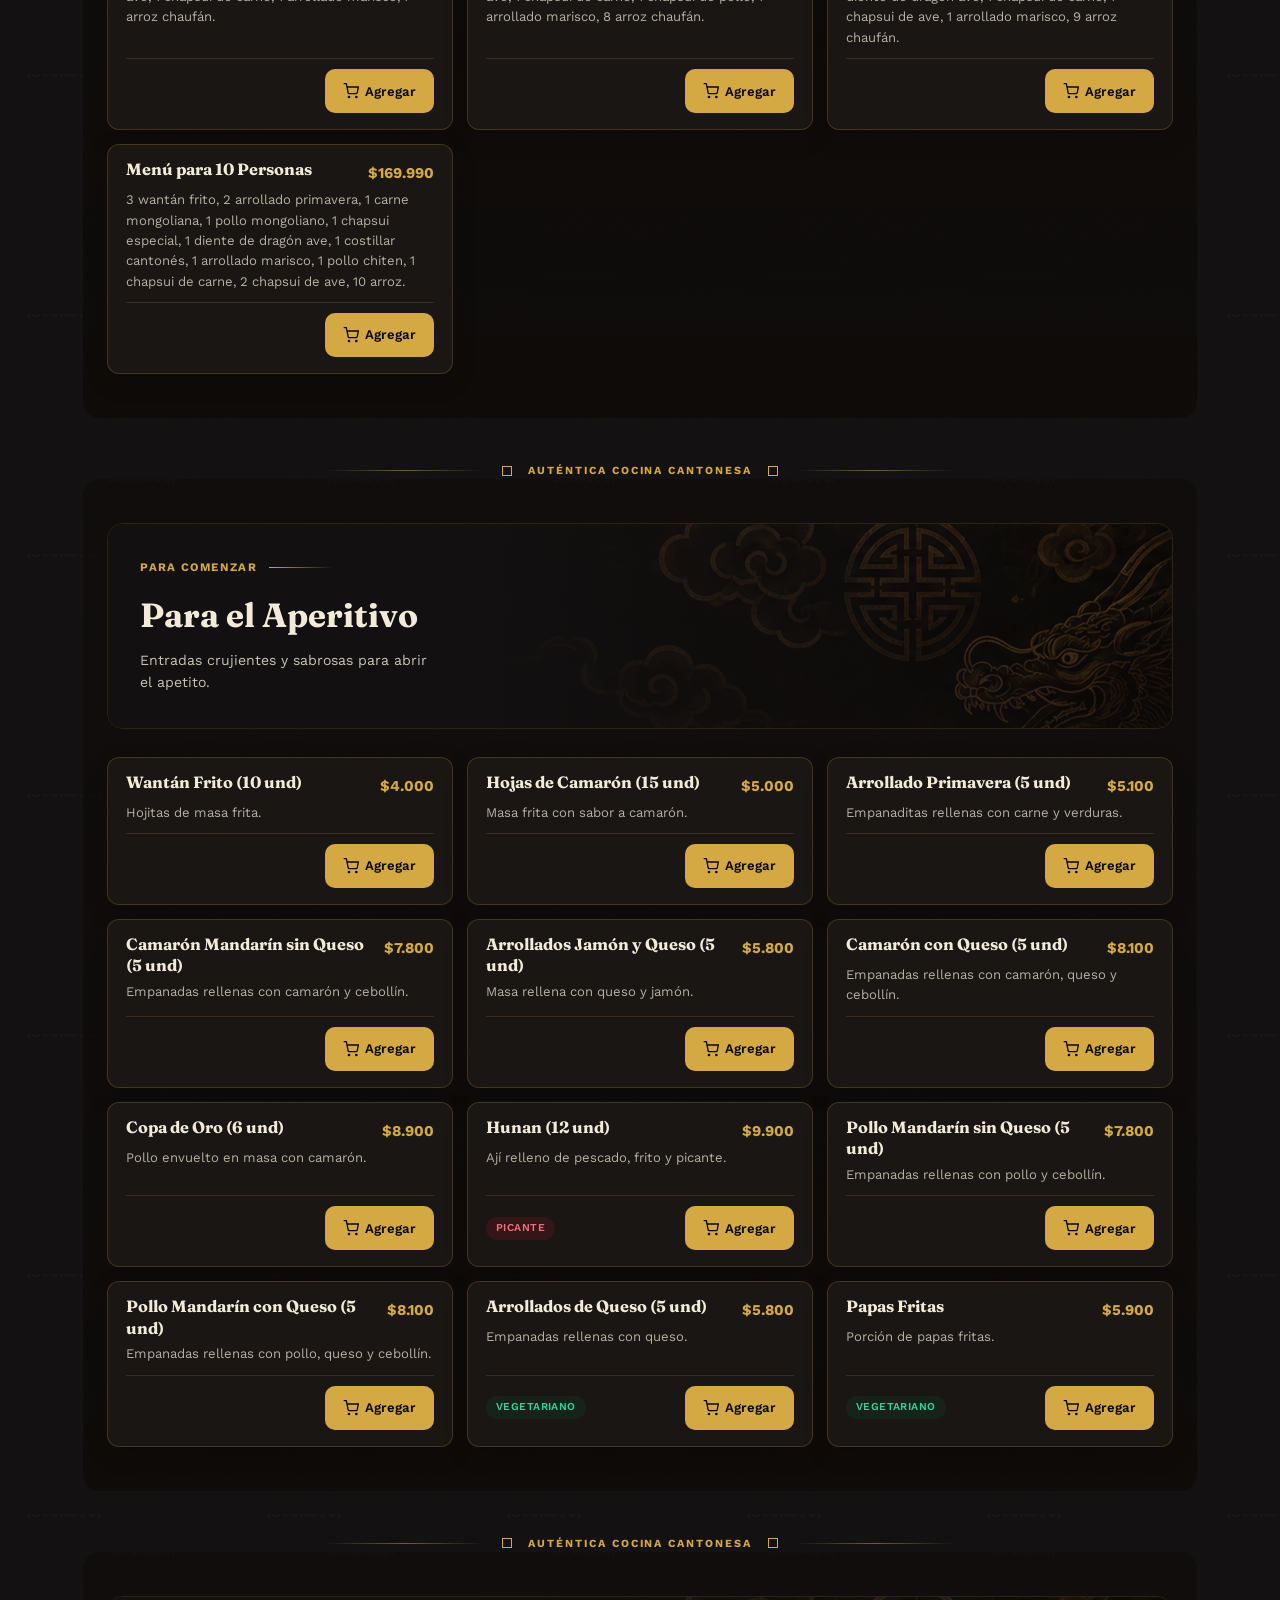
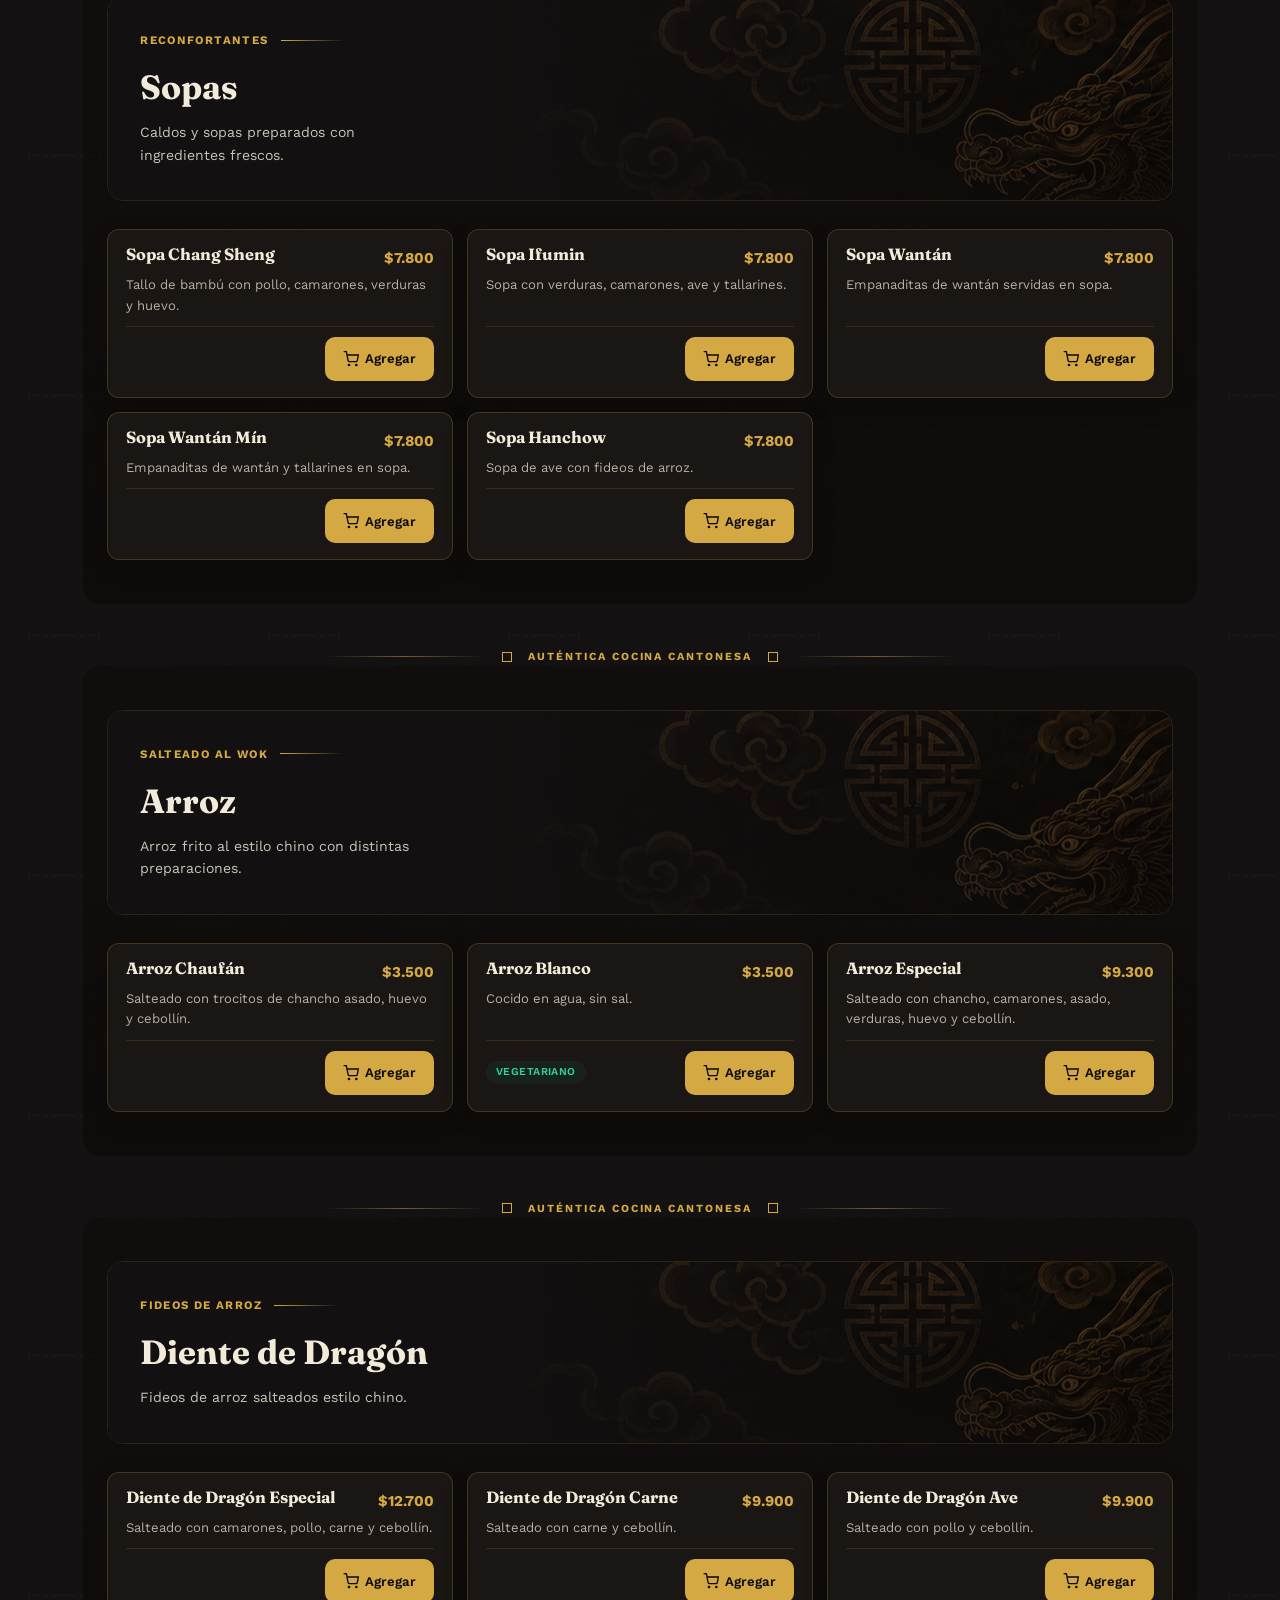
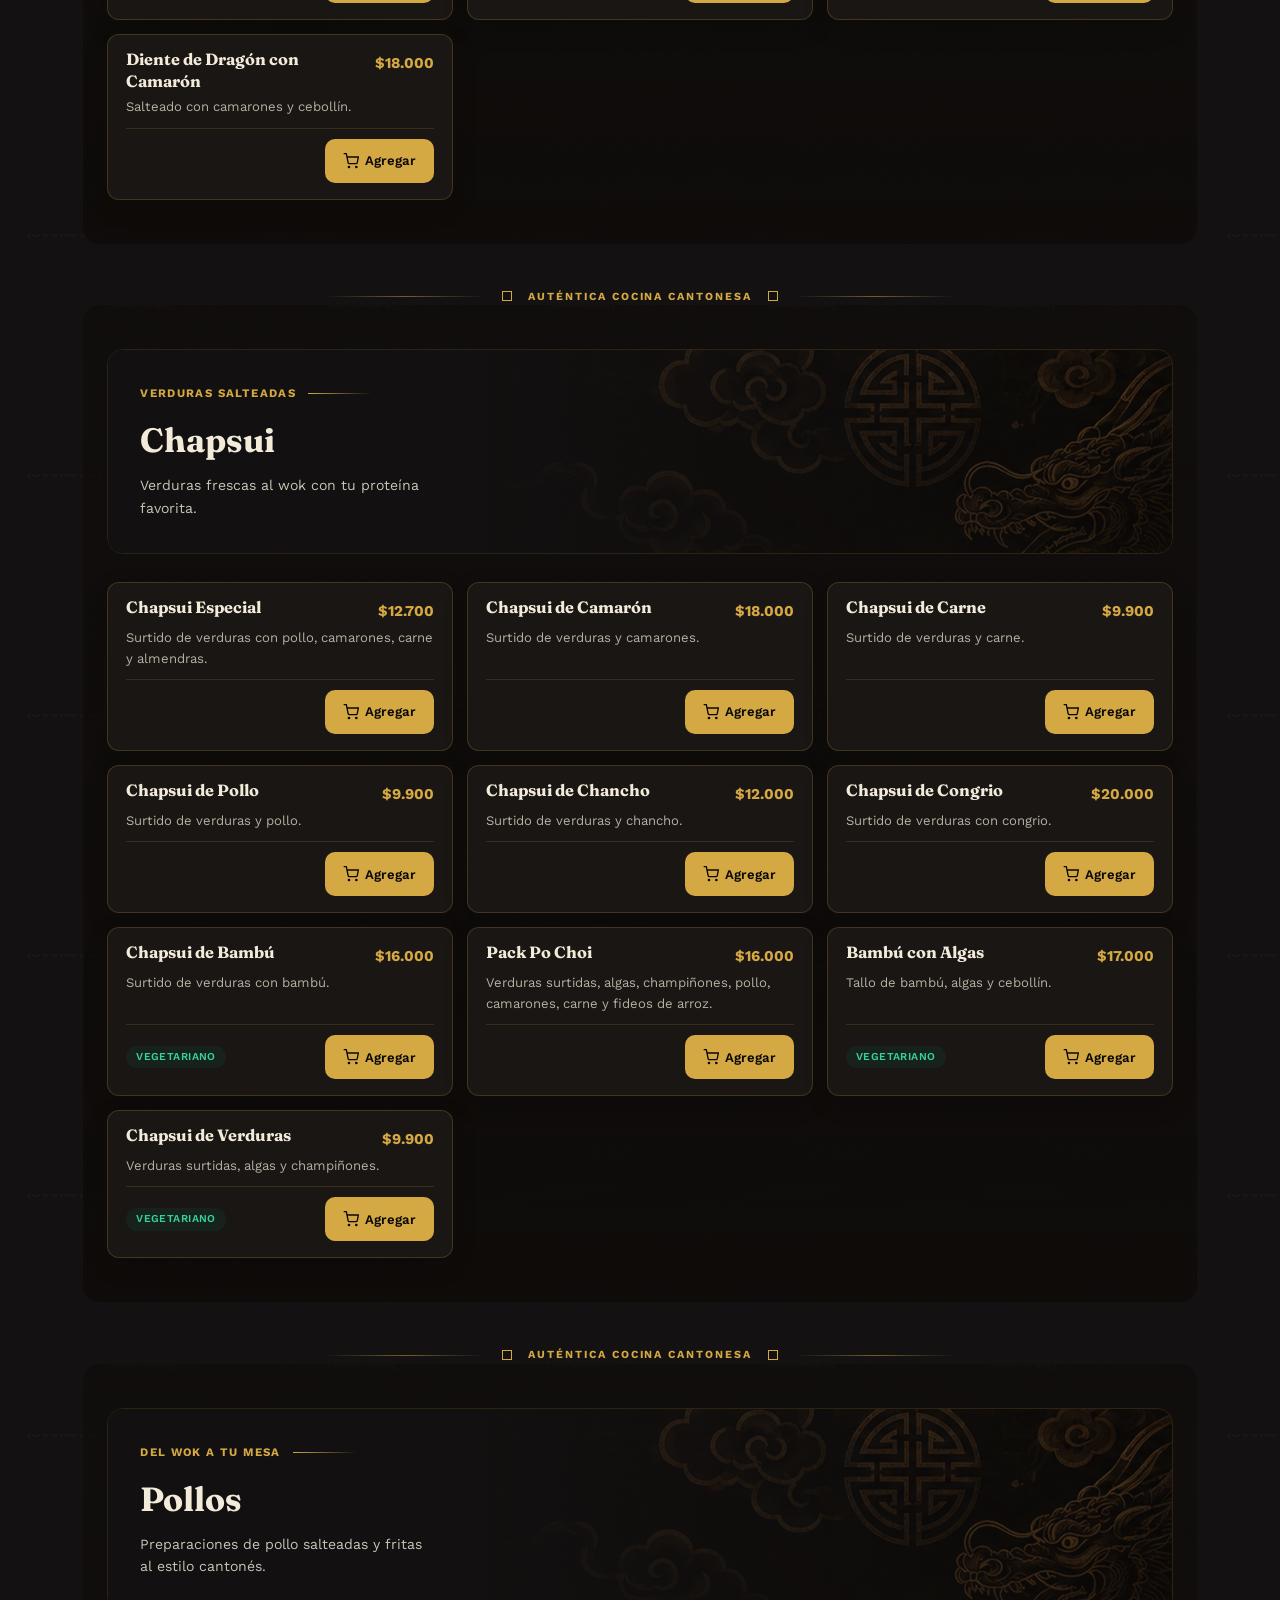
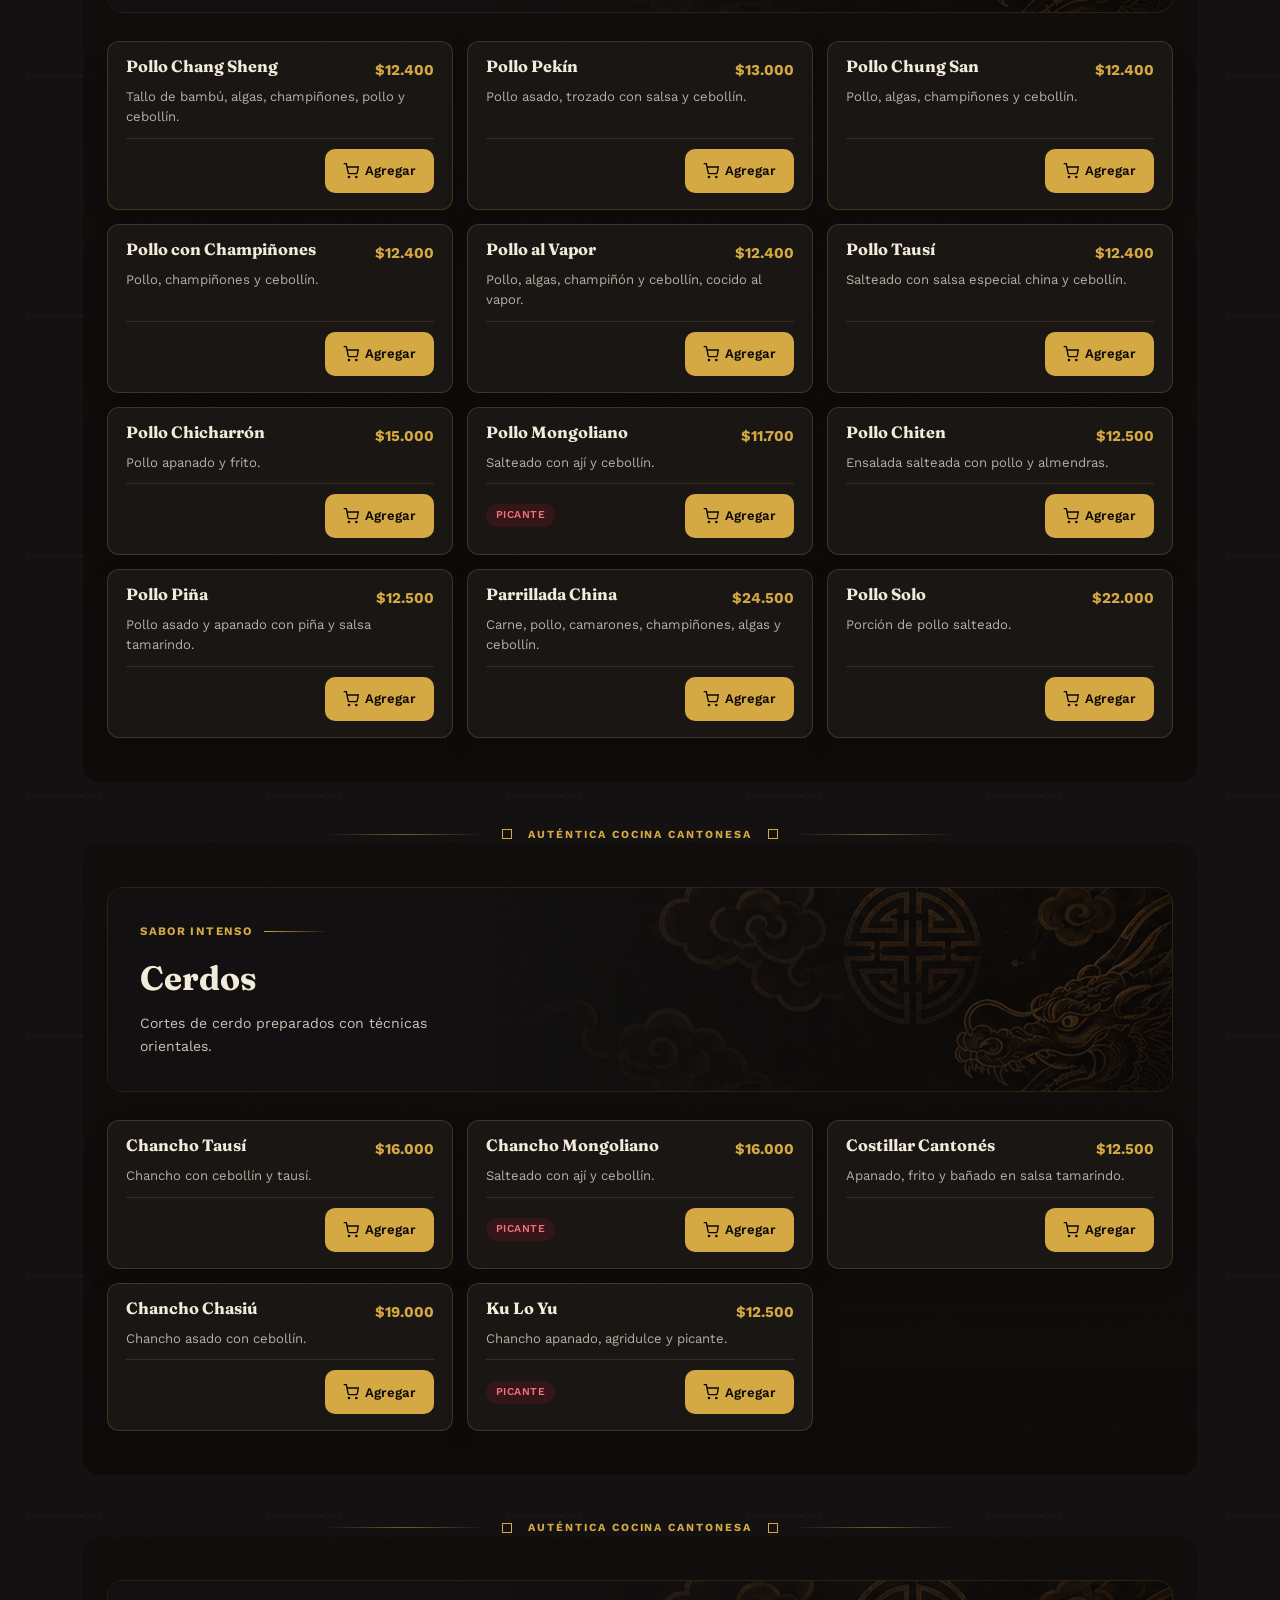
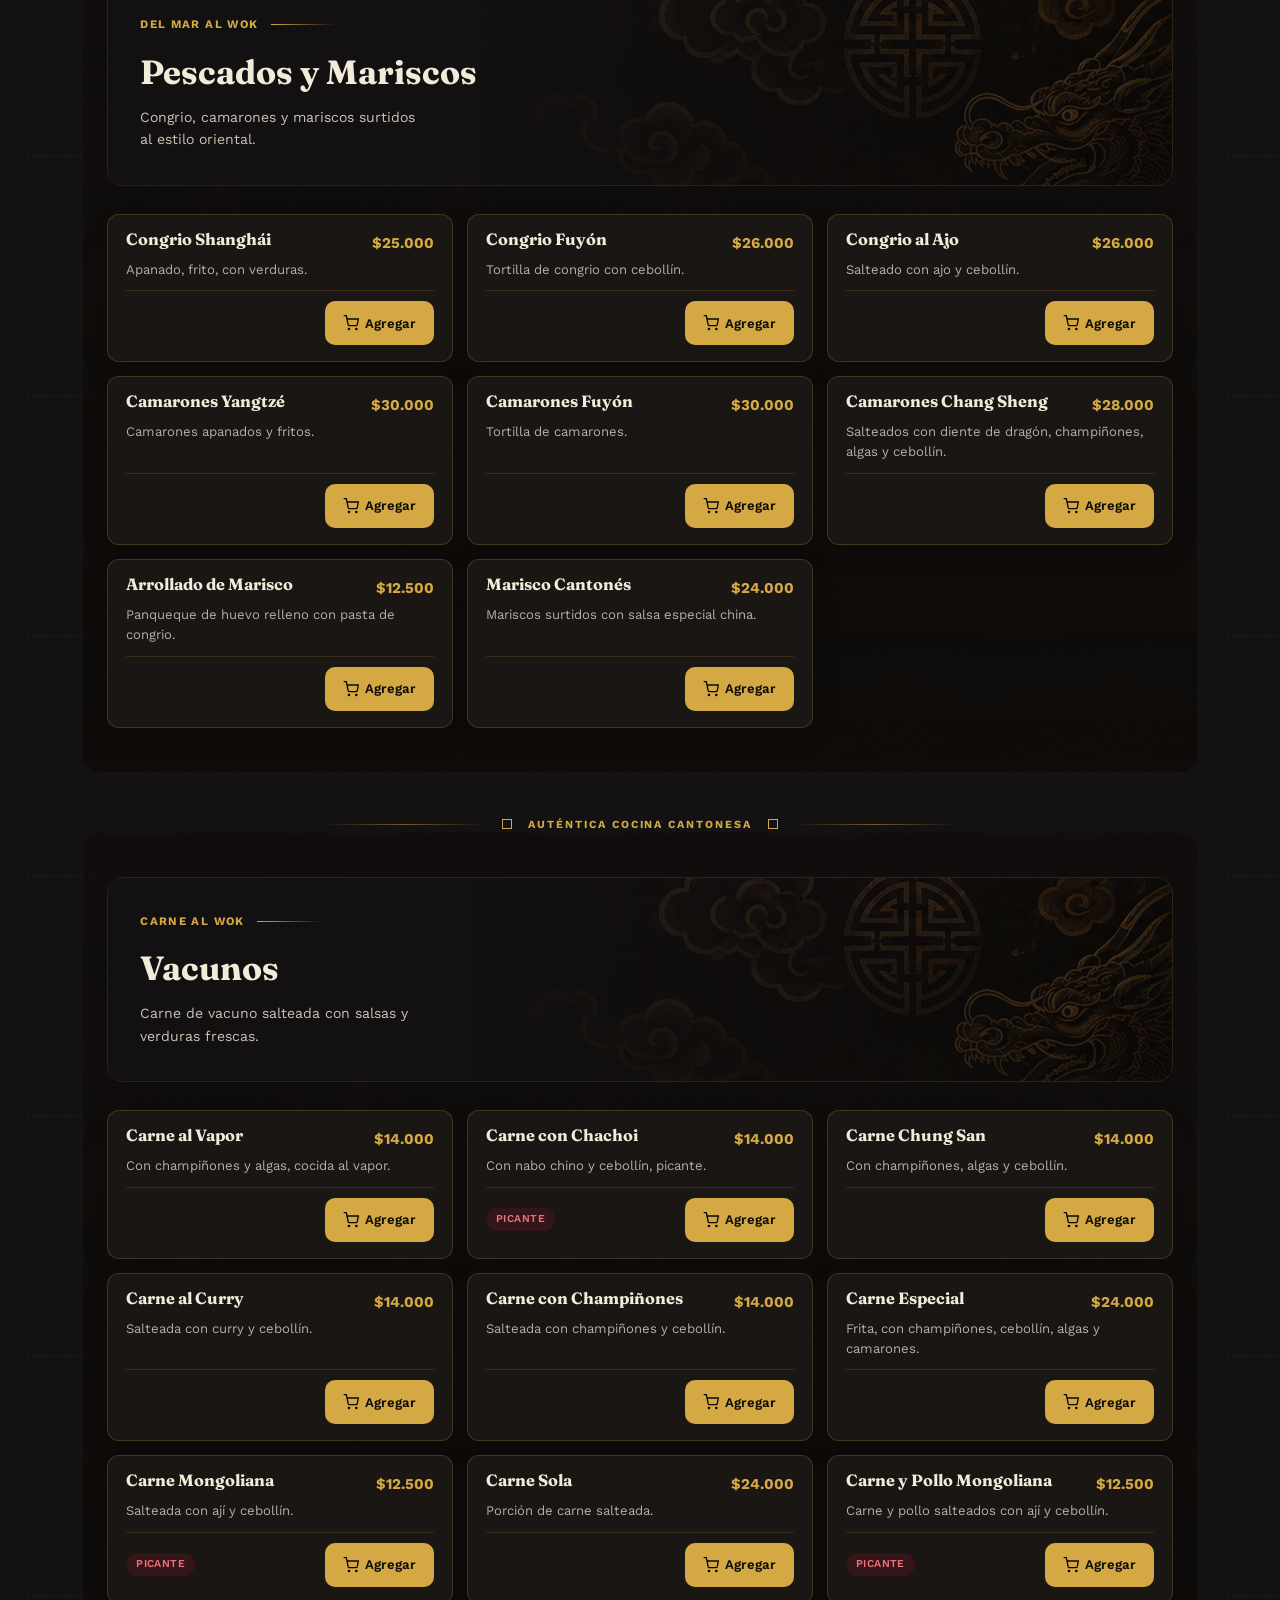
==== commit 2c8ddd23: "Ajustes visuales pedidos por el cliente: legibilidad, ornamentos consistentes y balance de header - " ====
--- a/index.html
+++ b/index.html
@@ -70,7 +70,7 @@
   ]
 }
 </script>
-<link rel="stylesheet" href="css/styles.css?v=20260959">
+<link rel="stylesheet" href="css/styles.css?v=20260960">
 </head>
 <body>
 
@@ -293,7 +293,7 @@
 
 <!-- ═══ SEPARADOR — apertura de categoría ═══ -->
 <div class="separator" aria-hidden="true">
-  <img class="separator__ornament reveal-up" src="assets/decor/nuevas-zonas/divisor.webp" alt="" width="1000" height="333">
+  <img class="separator__ornament reveal-up" src="assets/decor/nuevas-zonas/divisor.webp" alt="" width="1000" height="199">
 </div>
 
 <!-- ═══ 2. ¿QUÉ SE TE ANTOJA HOY? ═══ -->
@@ -308,13 +308,14 @@
 
 <!-- ═══ SEPARADOR — cierre de categoría ═══ -->
 <div class="separator" aria-hidden="true">
-  <img class="separator__ornament reveal-up" src="assets/decor/nuevas-zonas/divisor.webp" alt="" width="1000" height="333">
+  <img class="separator__ornament reveal-up" src="assets/decor/nuevas-zonas/divisor.webp" alt="" width="1000" height="199">
 </div>
 
 <!-- ═══ 3. RESERVAS ═══ -->
 <section class="section section--reservations" id="reservas">
   <img class="reservations__clouds" src="assets/decor/reservas/nubes.webp" alt="" width="700" height="233" loading="lazy" aria-hidden="true">
   <img class="reservations__emblem" src="assets/decor/reservas/emblema.webp" alt="" width="200" height="200" loading="lazy" aria-hidden="true">
+  <img class="reservations__dragon" src="assets/reservas/dragon-ornamento.webp" alt="" width="144" height="866" loading="lazy" aria-hidden="true">
   <div class="shell">
     <div class="reservation-heading reveal-up">
       <div>
@@ -416,7 +417,7 @@
 
 <!-- ═══ SEPARADOR — apertura de categoría ═══ -->
 <div class="separator" aria-hidden="true">
-  <img class="separator__ornament reveal-up" src="assets/decor/nuevas-zonas/divisor.webp" alt="" width="1000" height="333">
+  <img class="separator__ornament reveal-up" src="assets/decor/nuevas-zonas/divisor.webp" alt="" width="1000" height="199">
 </div>
 
 <!-- ═══ 4. CARTA DIGITAL COMPLETA ═══ -->
@@ -497,13 +498,13 @@
   </div>
 </section>
 
+<!-- ═══ SEPARADOR — cierre de categoría ═══ -->
+<div class="separator" aria-hidden="true">
+  <img class="separator__ornament reveal-up" src="assets/decor/nuevas-zonas/divisor.webp" alt="" width="1000" height="199">
+</div>
+
 <!-- ═══ 5-6. PEDIDO EN TRES PASOS ═══ -->
 <div class="cs-pedido" id="pedido-tres-pasos">
-  <div class="cs-pedido__bridge" aria-label="De la carta a tu pedido">
-    <span>FIN DE LA CARTA</span><i aria-hidden="true"></i>
-    <img src="assets/pedido-premium/separador-capitulos.svg" alt="" width="84" height="42" loading="lazy" aria-hidden="true">
-    <i aria-hidden="true"></i><span>COMIENZA TU PEDIDO</span>
-  </div>
   <div class="cs-pedido__ambient">
     <img class="cs-pedido__cloud cs-pedido__cloud--left" src="assets/pedido-premium/nube-superior-izquierda.webp" alt="" width="688" height="784" loading="lazy" aria-hidden="true">
     <img class="cs-pedido__cloud cs-pedido__cloud--right" src="assets/pedido-premium/nube-superior-derecha.webp" alt="" width="1168" height="1144" loading="lazy" aria-hidden="true">
@@ -562,12 +563,11 @@
       </div>
     </div>
   </div>
-  <a class="cs-pedido__next" href="#ubicacion"><span><small>SIGUIENTE CAPÍTULO</small><strong>Encuéntranos en Batuco</strong></span><b>UBICACIÓN ↘</b></a>
 </div>
 
 <!-- ═══ SEPARADOR — apertura de categoría ═══ -->
 <div class="separator" aria-hidden="true">
-  <img class="separator__ornament reveal-up" src="assets/decor/nuevas-zonas/divisor.webp" alt="" width="1000" height="333">
+  <img class="separator__ornament reveal-up" src="assets/decor/nuevas-zonas/divisor.webp" alt="" width="1000" height="199">
 </div>
 
 <!-- ═══ 7. UBICACIÓN ═══ -->
@@ -640,7 +640,7 @@
 
 <!-- ═══ SEPARADOR — cierre de categoría ═══ -->
 <div class="separator" aria-hidden="true">
-  <img class="separator__ornament reveal-up" src="assets/decor/nuevas-zonas/divisor.webp" alt="" width="1000" height="333">
+  <img class="separator__ornament reveal-up" src="assets/decor/nuevas-zonas/divisor.webp" alt="" width="1000" height="199">
 </div>
 
 <!-- ═══ 8. HORARIOS ═══ -->
@@ -701,7 +701,7 @@
 
 <!-- ═══ SEPARADOR — cierre de categoría ═══ -->
 <div class="separator" aria-hidden="true">
-  <img class="separator__ornament reveal-up" src="assets/decor/nuevas-zonas/divisor.webp" alt="" width="1000" height="333">
+  <img class="separator__ornament reveal-up" src="assets/decor/nuevas-zonas/divisor.webp" alt="" width="1000" height="199">
 </div>
 
 <!-- ═══ 9. PREGUNTAS FRECUENTES ═══ -->
@@ -794,14 +794,13 @@
 
 <!-- ═══ SEPARADOR — cierre de categoría ═══ -->
 <div class="separator" aria-hidden="true">
-  <img class="separator__ornament reveal-up" src="assets/decor/nuevas-zonas/divisor.webp" alt="" width="1000" height="333">
+  <img class="separator__ornament reveal-up" src="assets/decor/nuevas-zonas/divisor.webp" alt="" width="1000" height="199">
 </div>
 
 <!-- ═══ 10. CTA FINAL ═══ -->
 <section class="section section--cta">
   <img class="cta__celosia" src="assets/final/celosia.webp" alt="" width="973" height="1448" loading="lazy" aria-hidden="true">
   <img class="cta__wok" src="assets/final/wok.webp" alt="" width="1448" height="1086" loading="lazy" aria-hidden="true">
-  <p class="cta__caption reveal-up">Cocina cantonesa<br>para personas reales</p>
   <div class="shell">
     <div class="final-cta reveal-up">
       <div class="final-cta__text">
@@ -818,14 +817,15 @@
             Pedir por WhatsApp
           </a>
         </div>
+        <p class="cta__caption reveal-up">Cocina cantonesa<br>para personas reales</p>
       </div>
     </div>
   </div>
 </section>
 
-<!-- ═══ SEPARADOR DORADO ═══ -->
-<div class="section-divider" aria-hidden="true">
-  <img src="assets/final/divisor-dorado.webp" alt="" width="2016" height="138" loading="lazy">
+<!-- ═══ SEPARADOR — cierre de categoría ═══ -->
+<div class="separator" aria-hidden="true">
+  <img class="separator__ornament reveal-up" src="assets/decor/nuevas-zonas/divisor.webp" alt="" width="1000" height="199">
 </div>
 
 <!-- ═══ FOOTER ═══ -->
--- a/css/styles.css
+++ b/css/styles.css
@@ -172,12 +172,13 @@
 .header-right{display:flex;align-items:center;gap:32px}
 .header-nav{display:flex;gap:24px}
 .header-nav a{
-  font-size:.82rem;font-weight:500;
-  color:var(--cream-soft);
+  font-size:.86rem;font-weight:700;
+  letter-spacing:.02em;
+  color:var(--cream);
   transition:color .2s;
   position:relative;
 }
-.header-nav a:hover{color:var(--cream)}
+.header-nav a:hover{color:var(--gold-light)}
 .header-nav a::after{
   content:'';position:absolute;
   bottom:-4px;left:0;right:0;
@@ -224,13 +225,14 @@
 .header-cart{
   position:relative;
   display:inline-flex;align-items:center;justify-content:center;
-  width:40px;height:40px;flex-shrink:0;
+  width:42px;height:42px;flex-shrink:0;
   border-radius:50%;
-  border:1.5px solid rgba(242,235,218,.25);
-  color:var(--cream);
+  background:var(--gold-soft);
+  border:1.5px solid var(--gold);
+  color:var(--gold);
   transition:all .25s;
 }
-.header-cart:hover{border-color:var(--gold);color:var(--gold);transform:translateY(-1px)}
+.header-cart:hover{background:var(--gold);border-color:var(--gold);color:var(--bg);transform:translateY(-1px)}
 .header-cart__count{
   position:absolute;top:-4px;right:-4px;
   display:inline-flex;align-items:center;justify-content:center;
@@ -529,7 +531,7 @@
 /* ═══ SEPARATOR ═══ (ornamento de apertura/cierre de categoría, reutilizable) */
 .separator{
   display:flex;justify-content:center;
-  padding:clamp(32px,5vw,56px) clamp(16px,4vw,32px);
+  padding:clamp(24px,3.6vw,40px) clamp(16px,4vw,32px);
   background:linear-gradient(180deg,var(--bg) 0%,var(--bg-section) 22%,var(--bg-section) 78%,var(--bg) 100%);
   position:relative;isolation:isolate;
 }
@@ -541,7 +543,7 @@
 }
 .separator__ornament{
   width:min(560px,88%);height:auto;
-  aspect-ratio:1000/333;
+  aspect-ratio:1000/199;
 }
 .separator__ornament.reveal-up{
   opacity:0;
@@ -717,6 +719,18 @@
   position:absolute;right:clamp(16px,3vw,40px);top:clamp(16px,3vw,32px);z-index:-1;
   width:clamp(56px,6vw,88px);height:auto;
   opacity:.5;pointer-events:none;
+}
+.reservations__dragon{
+  position:absolute;left:0;top:50%;z-index:0;
+  transform:translateY(-50%);
+  width:clamp(64px,7vw,112px);height:auto;max-height:88%;
+  object-fit:contain;
+  pointer-events:none;
+  -webkit-mask-image:linear-gradient(90deg,#000 60%,transparent 100%);
+  mask-image:linear-gradient(90deg,#000 60%,transparent 100%);
+}
+@media (max-width:960px){
+  .reservations__dragon{display:none}
 }
 .section--reservations > .shell{position:relative;z-index:1}
 .reservation-heading{
@@ -1296,9 +1310,6 @@
 /* ═══ PEDIDO EN TRES PASOS ═══ */
 .cs-pedido{--cs-gold:#e8b85b;--cs-cream:#f2ebda;--cs-red:#8e1219;position:relative;color:var(--cs-cream);background:#170f0c;overflow:hidden;font-family:var(--font-body)}
 .cs-pedido *{box-sizing:border-box}
-.cs-pedido__bridge{height:70px;display:flex;align-items:center;justify-content:center;gap:14px;padding:0 24px;color:#d9ae70;font-size:12px;font-weight:700;letter-spacing:.04em;background:linear-gradient(90deg,#20140f,#301a15 70%,#26120e)}
-.cs-pedido__bridge i{display:block;height:1px;width:min(22vw,280px);background:#c89b5b;opacity:.8}
-.cs-pedido__bridge img{width:84px;height:42px;flex:none}
 .cs-pedido__ambient{position:relative;isolation:isolate;padding:56px 24px 46px;background:#170e09 url('../assets/img/pedido-ambiente-desktop.webp') center/cover no-repeat}
 .cs-pedido__ambient::before{content:'';position:absolute;inset:0;z-index:-1;pointer-events:none;background:radial-gradient(ellipse 51% 46% at 49% 44%,rgba(166,79,26,.46),transparent 100%),linear-gradient(100deg,rgba(23,9,5,.21),rgba(70,22,24,.14) 85%)}
 .cs-pedido__cloud,.cs-pedido__plate{position:absolute;pointer-events:none;user-select:none;z-index:-1}
@@ -1351,10 +1362,6 @@
 .cs-pedido__cta:hover img{transform:translateX(4px)}
 .cs-pedido__cta:hover{background:linear-gradient(135deg,#80100e,#ab1c24 50%,#881111)}
 .cs-pedido__cta:focus-visible{outline:3px solid #fff5d1;outline-offset:4px}
-.cs-pedido__next{display:flex;align-items:center;justify-content:space-between;max-width:100%;min-height:82px;padding:17px max(24px,calc((100% - 1158px)/2));border-top:1px solid #9f6e31;color:#f6ecda;background:linear-gradient(180deg,#0e0b08,#1c130e);text-decoration:none}
-.cs-pedido__next small{display:block;margin-bottom:6px;color:#e7bc76;font-size:11px;font-weight:700}
-.cs-pedido__next strong{font:700 24px/1.15 var(--font-display)}
-.cs-pedido__next b{color:#e7bc76;font-size:12px;white-space:nowrap}
 @keyframes cs-cta-breathe{50%{box-shadow:inset 0 0 0 3px #57100a,0 7px 18px rgba(0,0,0,.4),0 0 18px 2px rgba(244,154,84,.44)}}
 @keyframes cs-cta-sheen{0%{transform:translateX(-150%)}22%{transform:translateX(150%)}100%{transform:translateX(150%)}}
 @keyframes cs-seal-pulse{0%,100%{filter:drop-shadow(0 0 0 transparent)}55%{filter:drop-shadow(0 0 10px rgba(247,193,100,.85))}}
@@ -1376,9 +1383,6 @@
   .cs-pedido__ambient{background-image:url('../assets/img/pedido-ambiente-mobile.webp')}
 }
 @media (max-width:760px){
-  .cs-pedido__bridge{gap:8px;font-size:10px;text-align:center;padding:0 12px}
-  .cs-pedido__bridge i{width:8vw}
-  .cs-pedido__bridge img{width:51px;height:26px}
   .cs-pedido__ambient{padding:44px 18px 50px}
   .cs-pedido__cloud--left{width:115px;opacity:.35}
   .cs-pedido__cloud--right{width:152px;opacity:.4}
@@ -1397,16 +1401,11 @@
   .cs-pedido__card{min-height:265px;padding:108px 20px 42px}
   .cs-pedido__card h3{font-size:23px}
   .cs-pedido__chips{gap:8px}
-  .cs-pedido__next{padding:20px 18px}
-  .cs-pedido__next strong{font-size:20px}
-  .cs-pedido__next b{font-size:10px}
 }
 @media (max-width:400px){
-  .cs-pedido__bridge span{max-width:95px}
   .cs-pedido__chips{gap:4px}
   .cs-pedido__chips span{padding:6px 7px}
   .cs-pedido__footer p{font-size:10px}
-  .cs-pedido__next b{display:none}
 }
 @media (prefers-reduced-motion:reduce){
   .cs-pedido__cta,.cs-pedido__seal,.cs-pedido__cta::before,.cs-pedido__seal::after{animation:none!important;transition:none!important}
@@ -1427,6 +1426,7 @@
   background:linear-gradient(180deg,rgba(10,8,6,.35),transparent 18%,transparent 82%,rgba(10,8,6,.45));
 }
 .batuco-header{margin-bottom:clamp(24px,3vw,32px)}
+.batuco-header .eyebrow{color:var(--cream)}
 .batuco-header .section-title{margin-bottom:14px}
 .batuco-header__gold{color:var(--gold)}
 .section-footnote{
@@ -1505,7 +1505,7 @@
 .batuco-frame--main{flex:1;min-width:0;aspect-ratio:16/9}
 .batuco-plate{flex:none;height:auto;align-self:stretch;width:clamp(56px,7.5vw,92px);object-fit:contain;object-position:top}
 .batuco-tiles-row{display:grid;grid-template-columns:1fr 1fr;gap:clamp(10px,1.6vw,18px)}
-.batuco-frame--tile{aspect-ratio:3/2}
+.batuco-frame--tile{aspect-ratio:4/3}
 .batuco-frame__map{position:absolute;inset:0;width:100%;height:100%;border:0;display:block;filter:invert(92%) hue-rotate(180deg) brightness(.95) contrast(.92) saturate(1.15)}
 .batuco-tile__label{
   position:absolute;left:50%;bottom:12px;z-index:2;transform:translateX(-50%);
@@ -1784,21 +1784,18 @@
 }
 @keyframes cta-wok-float{50%{transform:translateY(-4px)}}
 .cta__caption{
-  position:absolute;z-index:1;pointer-events:none;
-  right:clamp(140px,20vw,300px);bottom:clamp(56px,9vw,110px);
+  position:relative;
+  margin-top:clamp(22px,3.5vw,32px);
   font-family:var(--font-display);font-style:italic;font-weight:400;
-  font-size:clamp(1.1rem,1.8vw,1.4rem);line-height:1.35;
-  color:var(--cream);
+  font-size:clamp(1.05rem,1.6vw,1.25rem);line-height:1.35;
+  color:var(--cream-soft);
   text-align:left;
-  padding-bottom:16px;
-}
-.cta__caption::after{
-  content:'';position:absolute;left:0;bottom:0;
+  padding-top:16px;
+}
+.cta__caption::before{
+  content:'';position:absolute;left:0;top:0;
   width:48px;height:1px;
   background:var(--gold);
-}
-@media (max-width:960px){
-  .cta__caption{display:none}
 }
 .final-cta{
   position:relative;z-index:1;
@@ -1848,17 +1845,6 @@
     margin:24px auto 0;display:block;
   }
   .final-cta{max-width:100%}
-}
-
-/* ═══ SEPARADOR DORADO (entre CTA y footer) ═══ */
-.section-divider{
-  position:relative;z-index:1;
-  display:flex;justify-content:center;
-  margin:clamp(-18px,-2vw,-10px) 0;
-  pointer-events:none;
-}
-.section-divider img{
-  width:min(46%,540px);height:auto;
 }
 
 /* ═══ FOOTER ═══ */
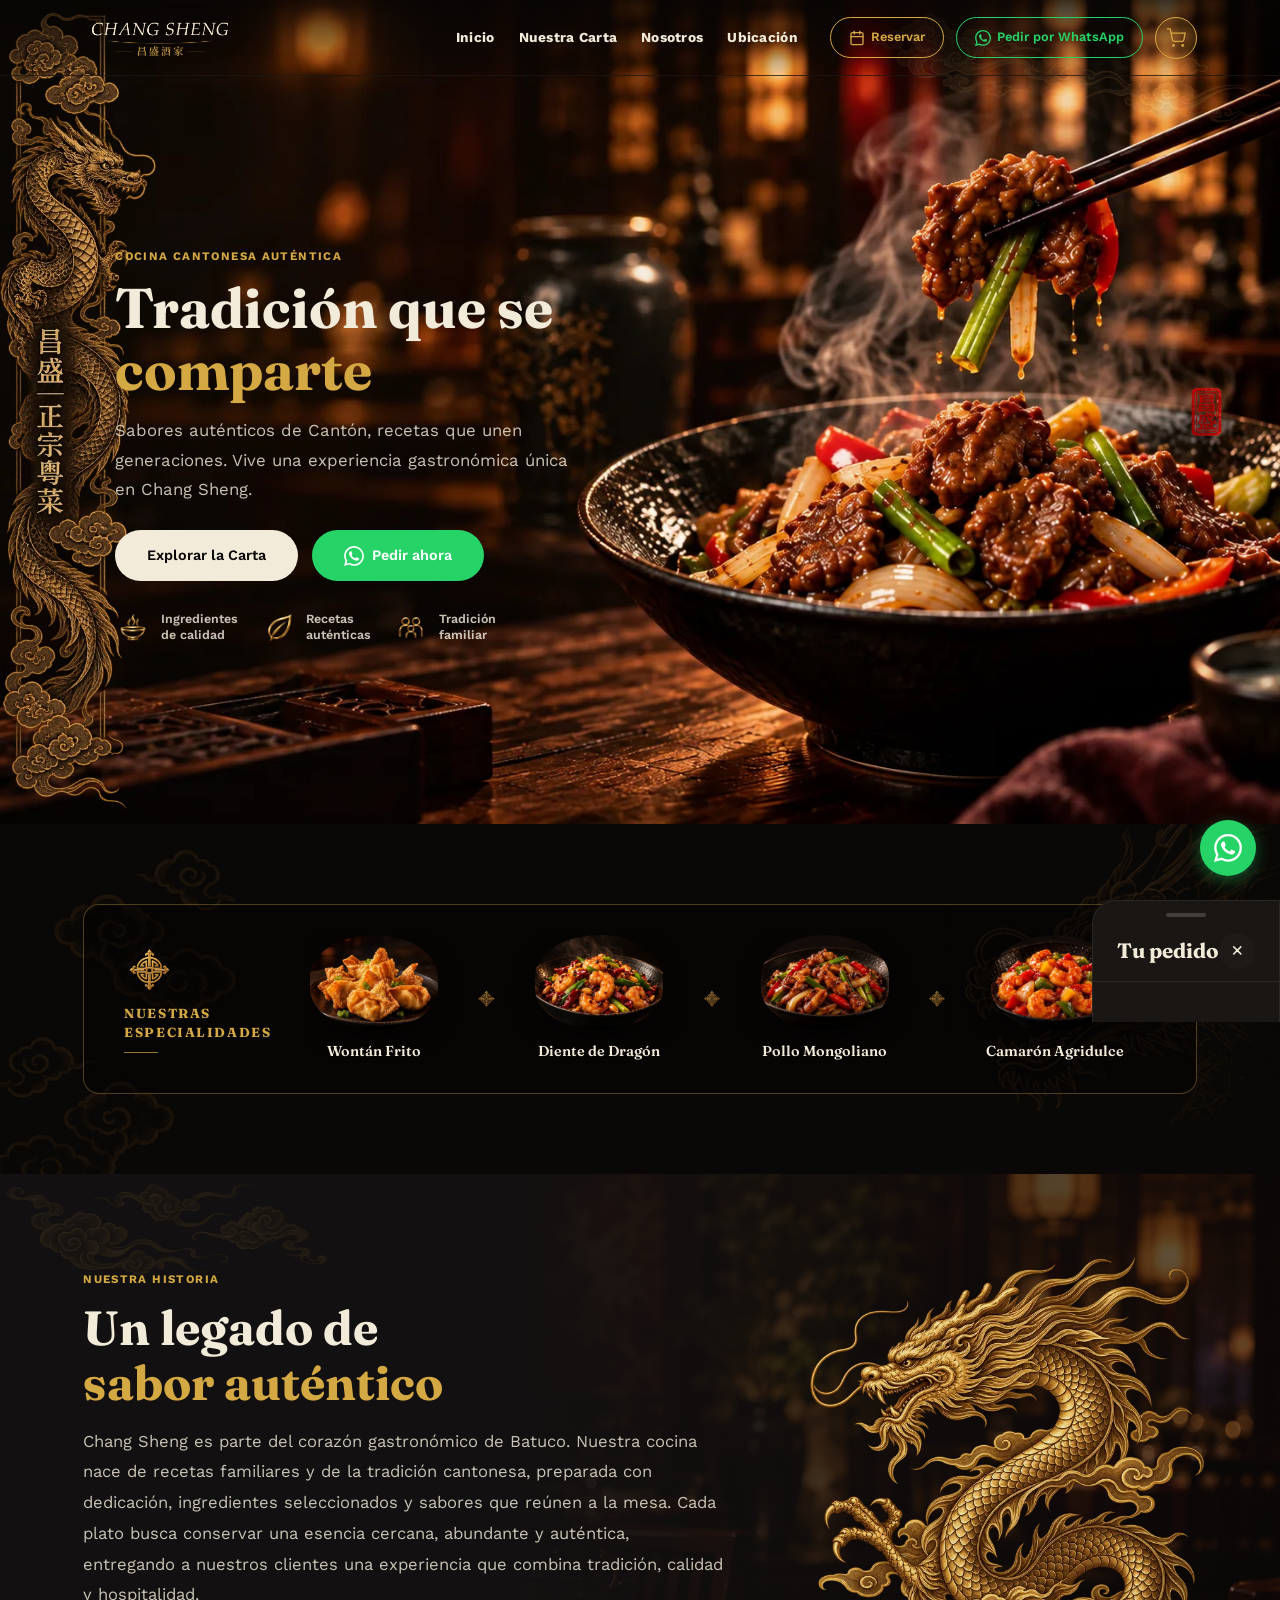
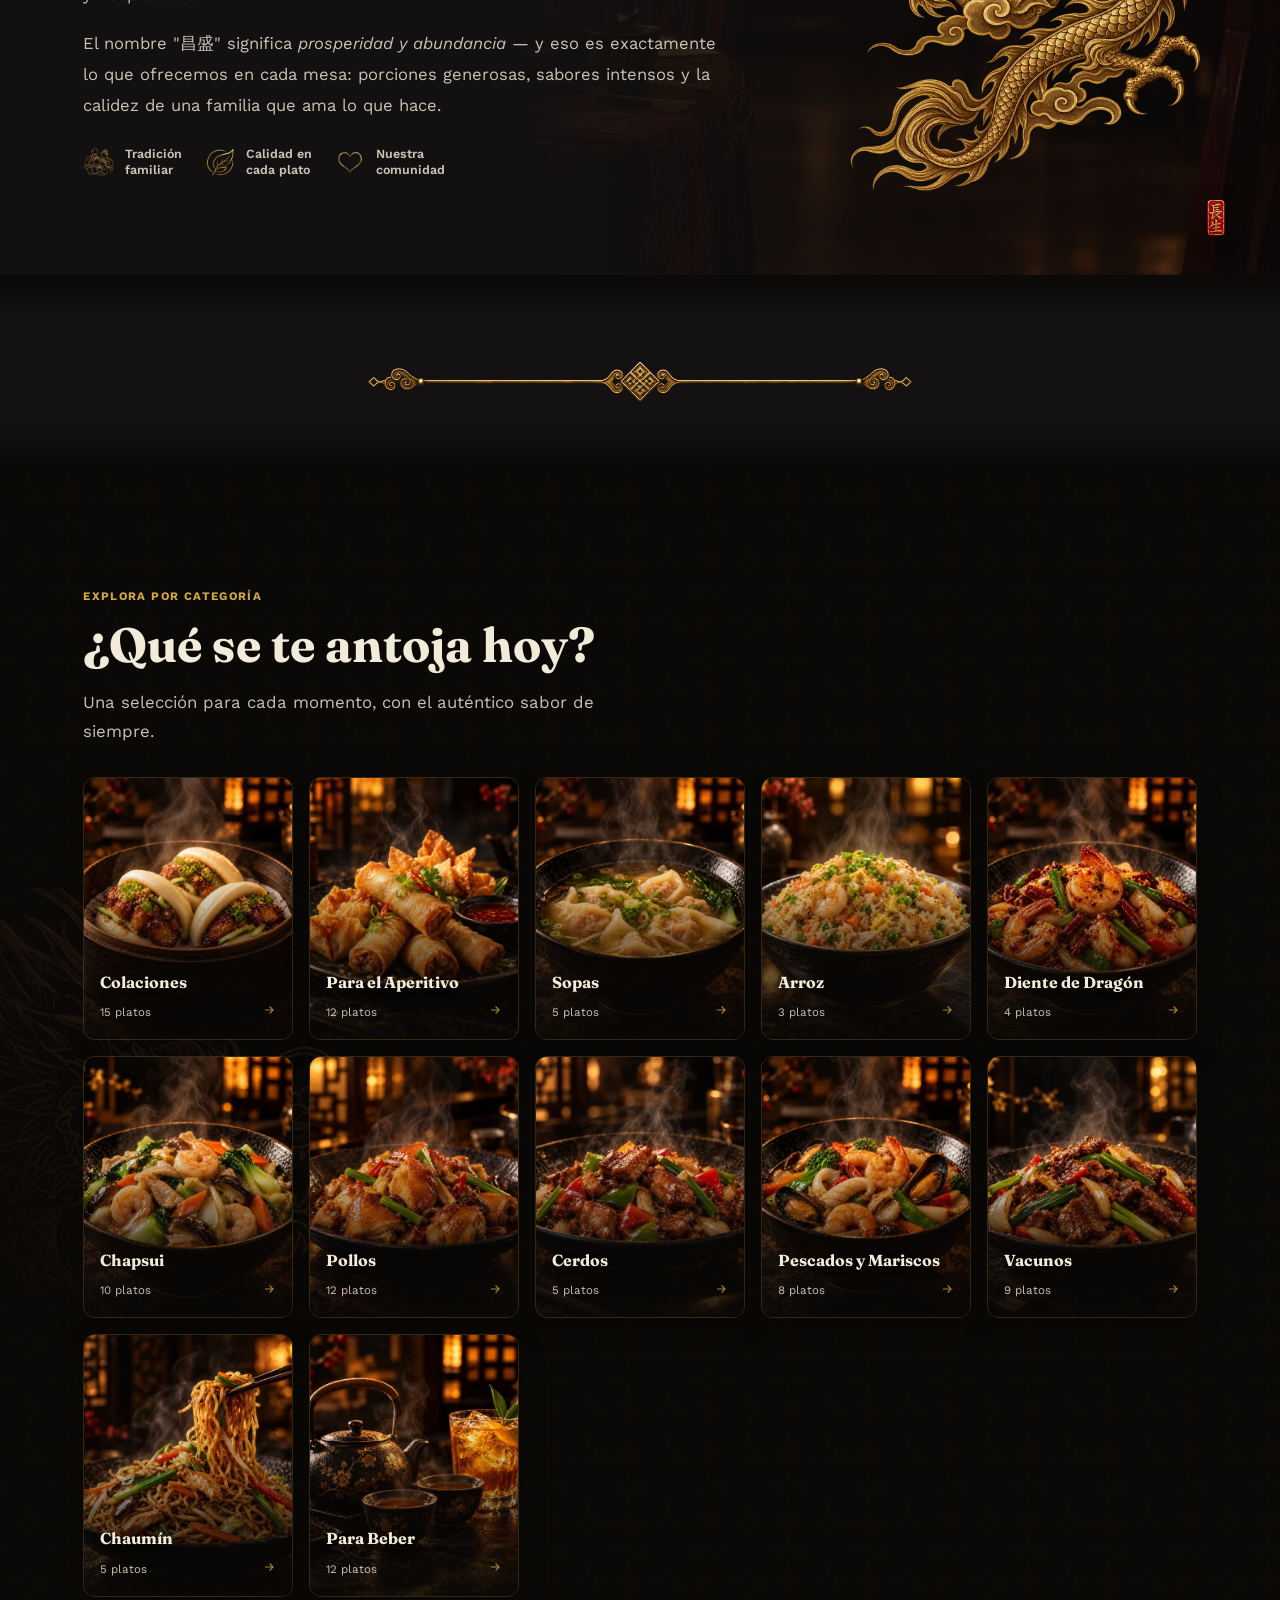
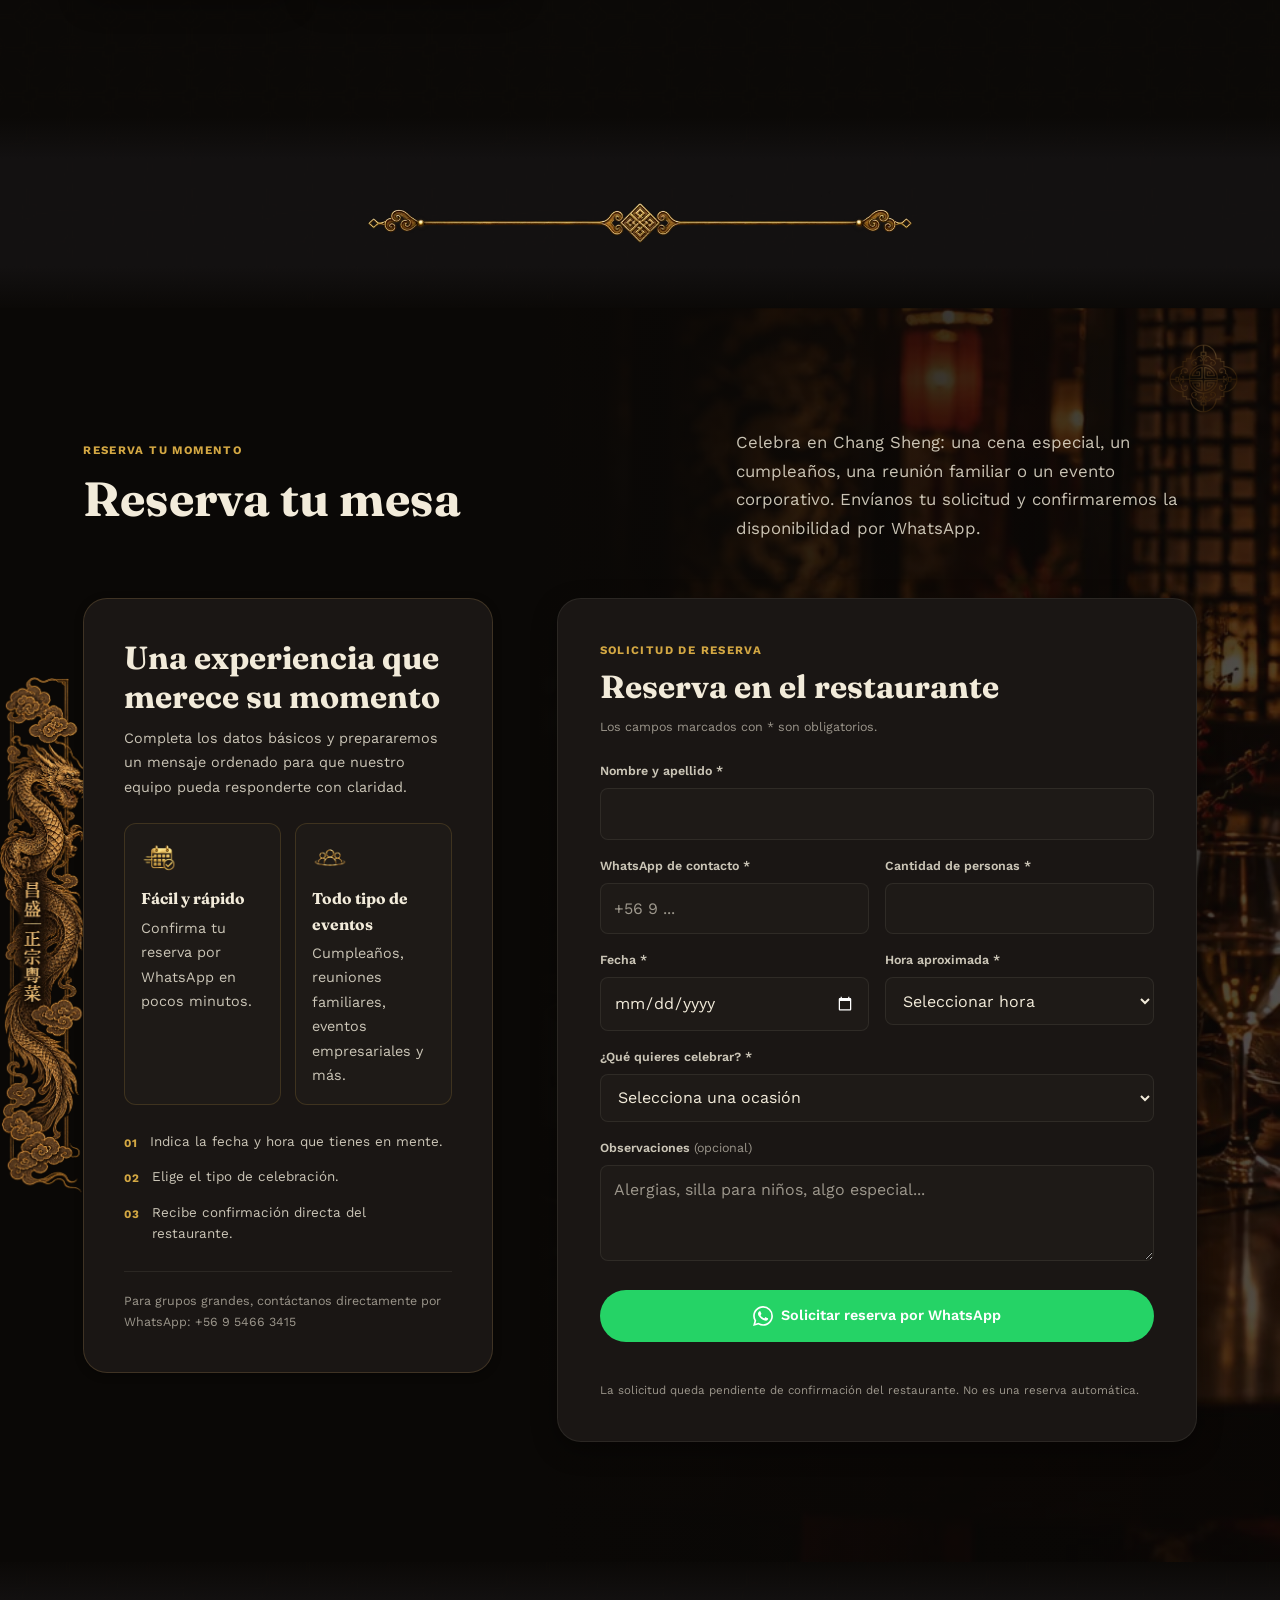
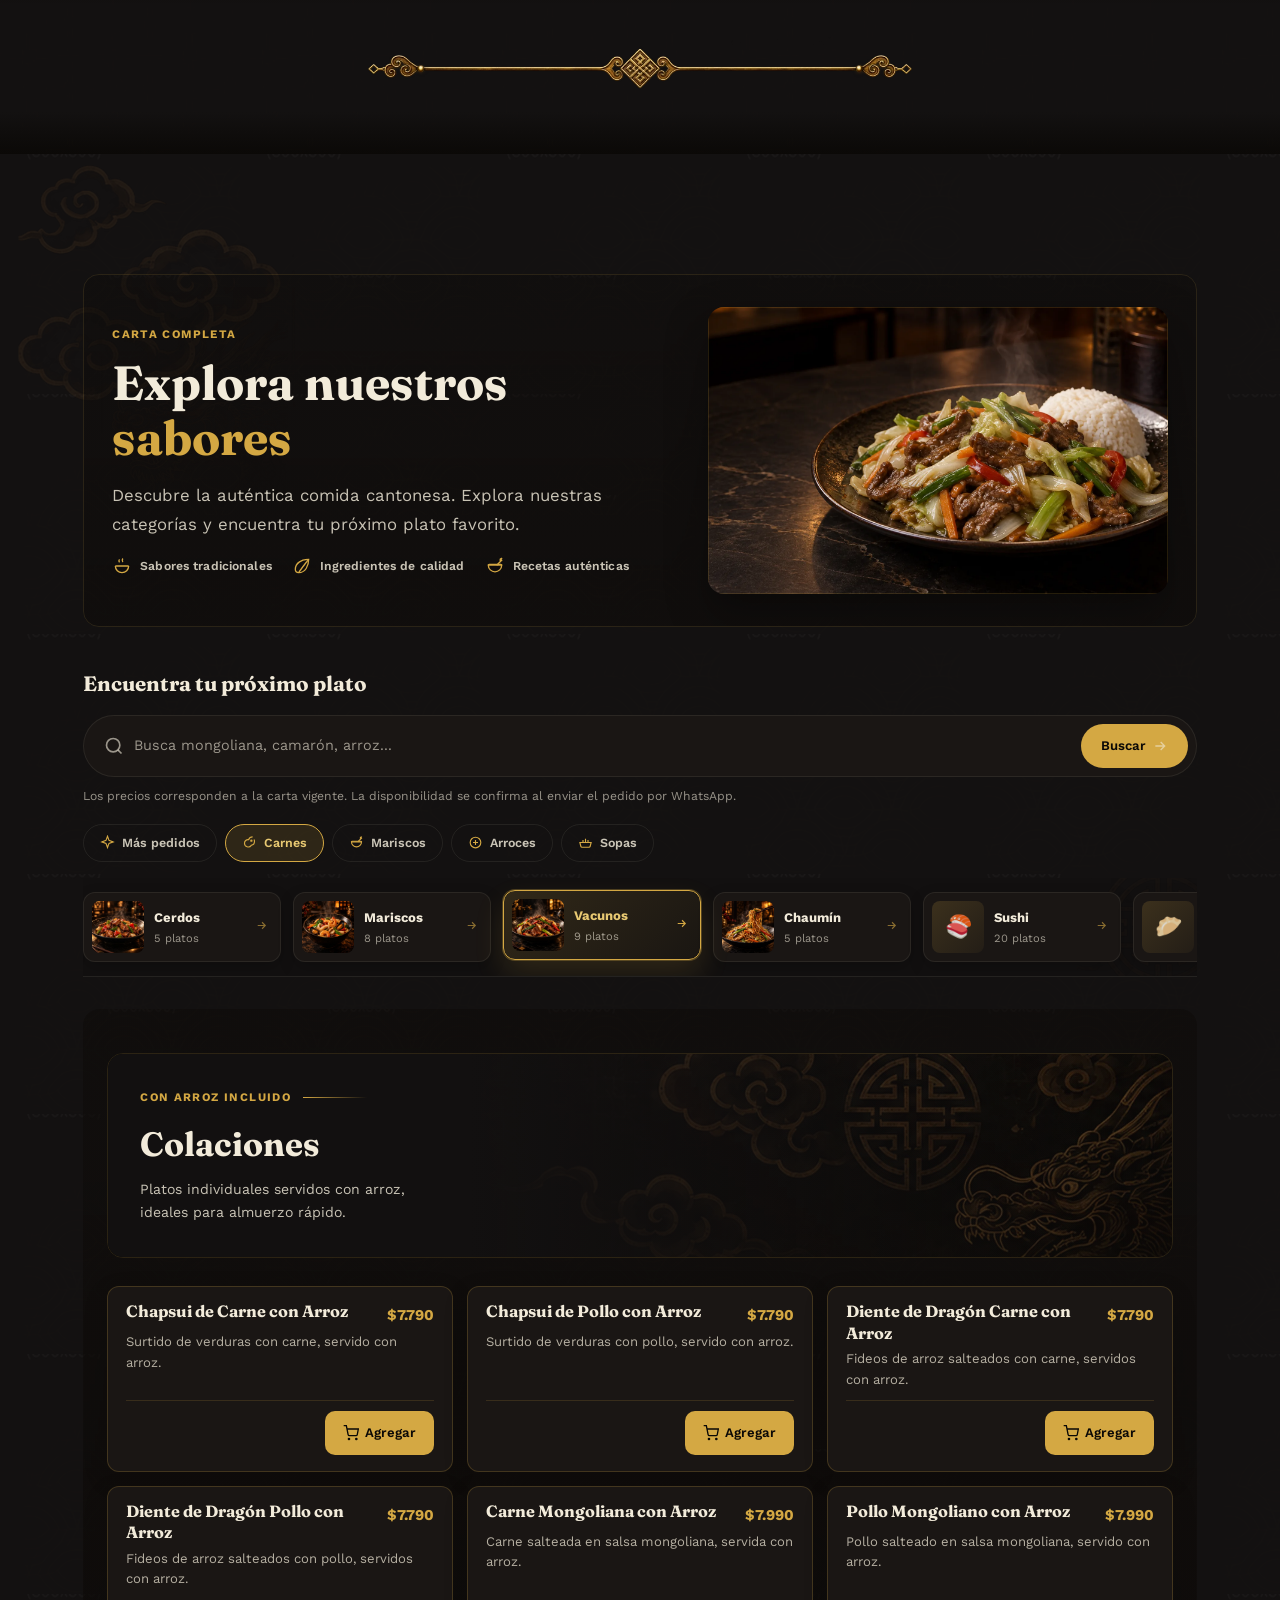
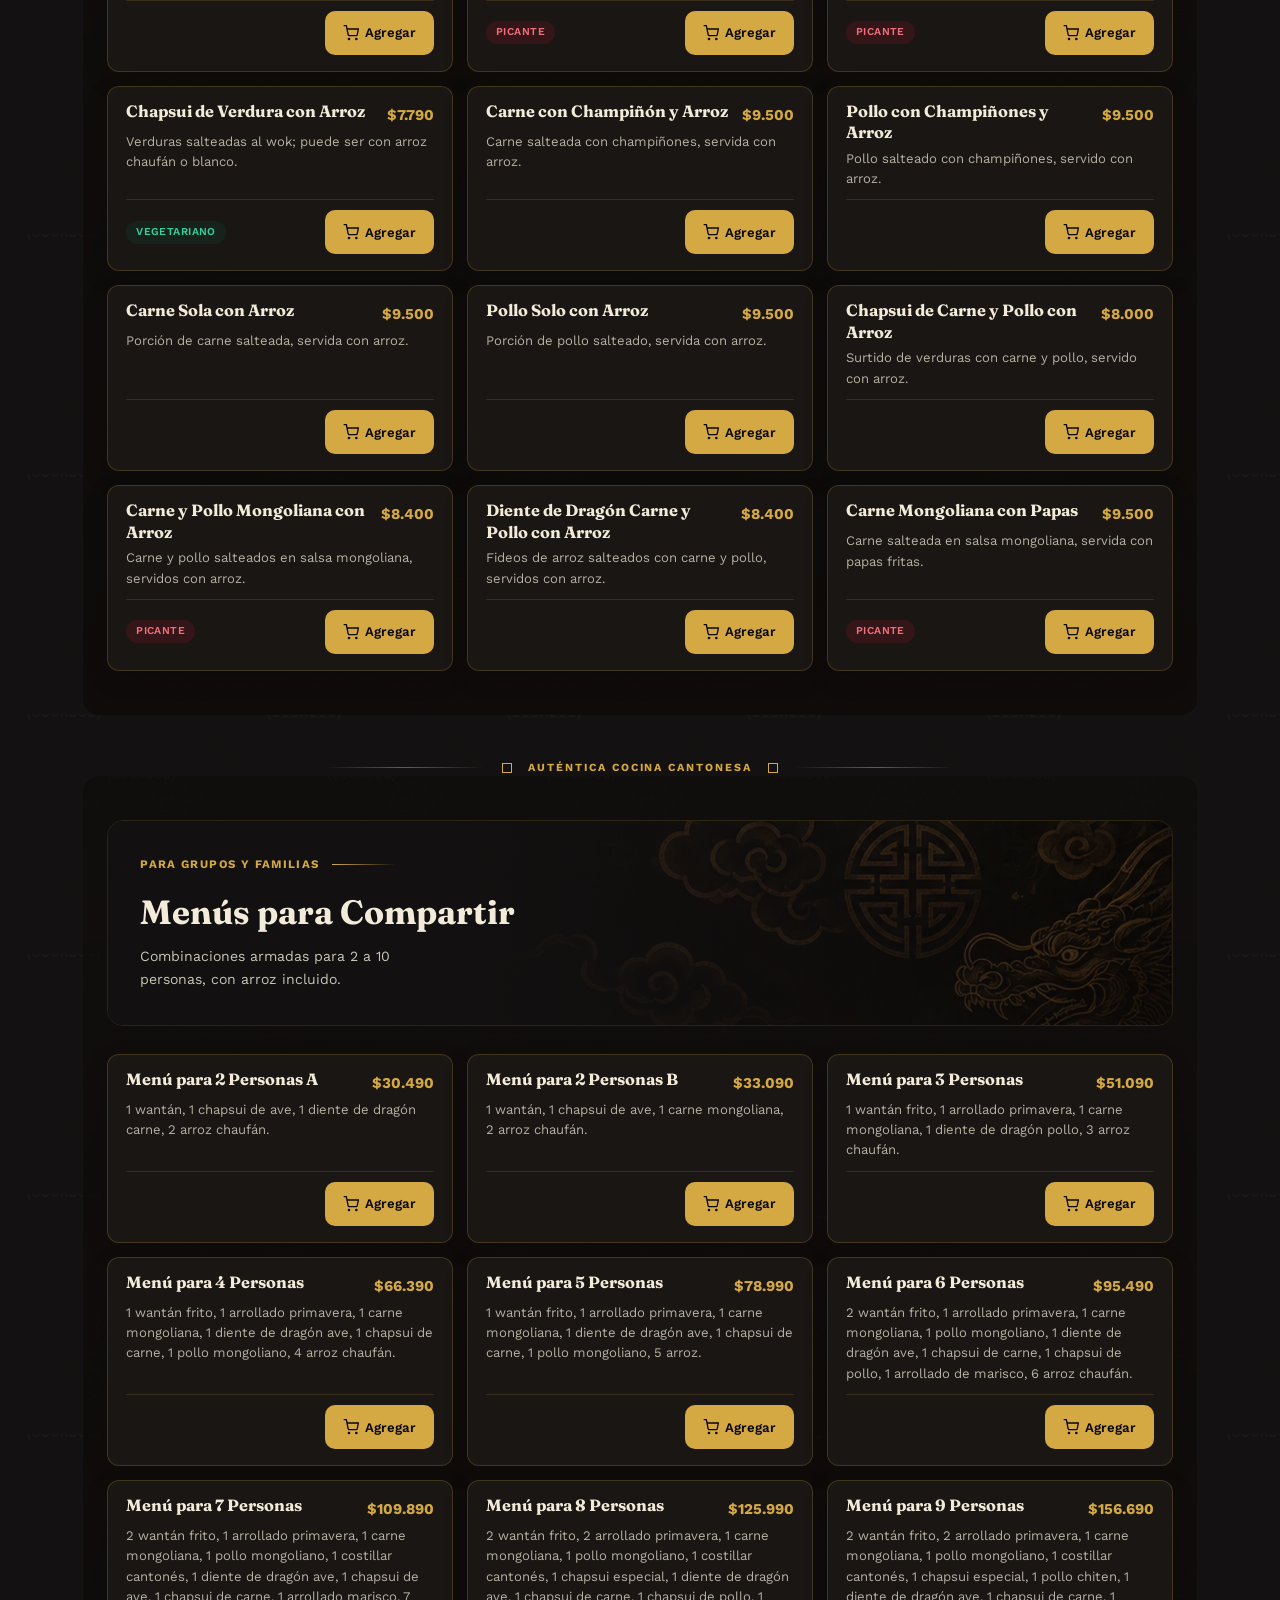
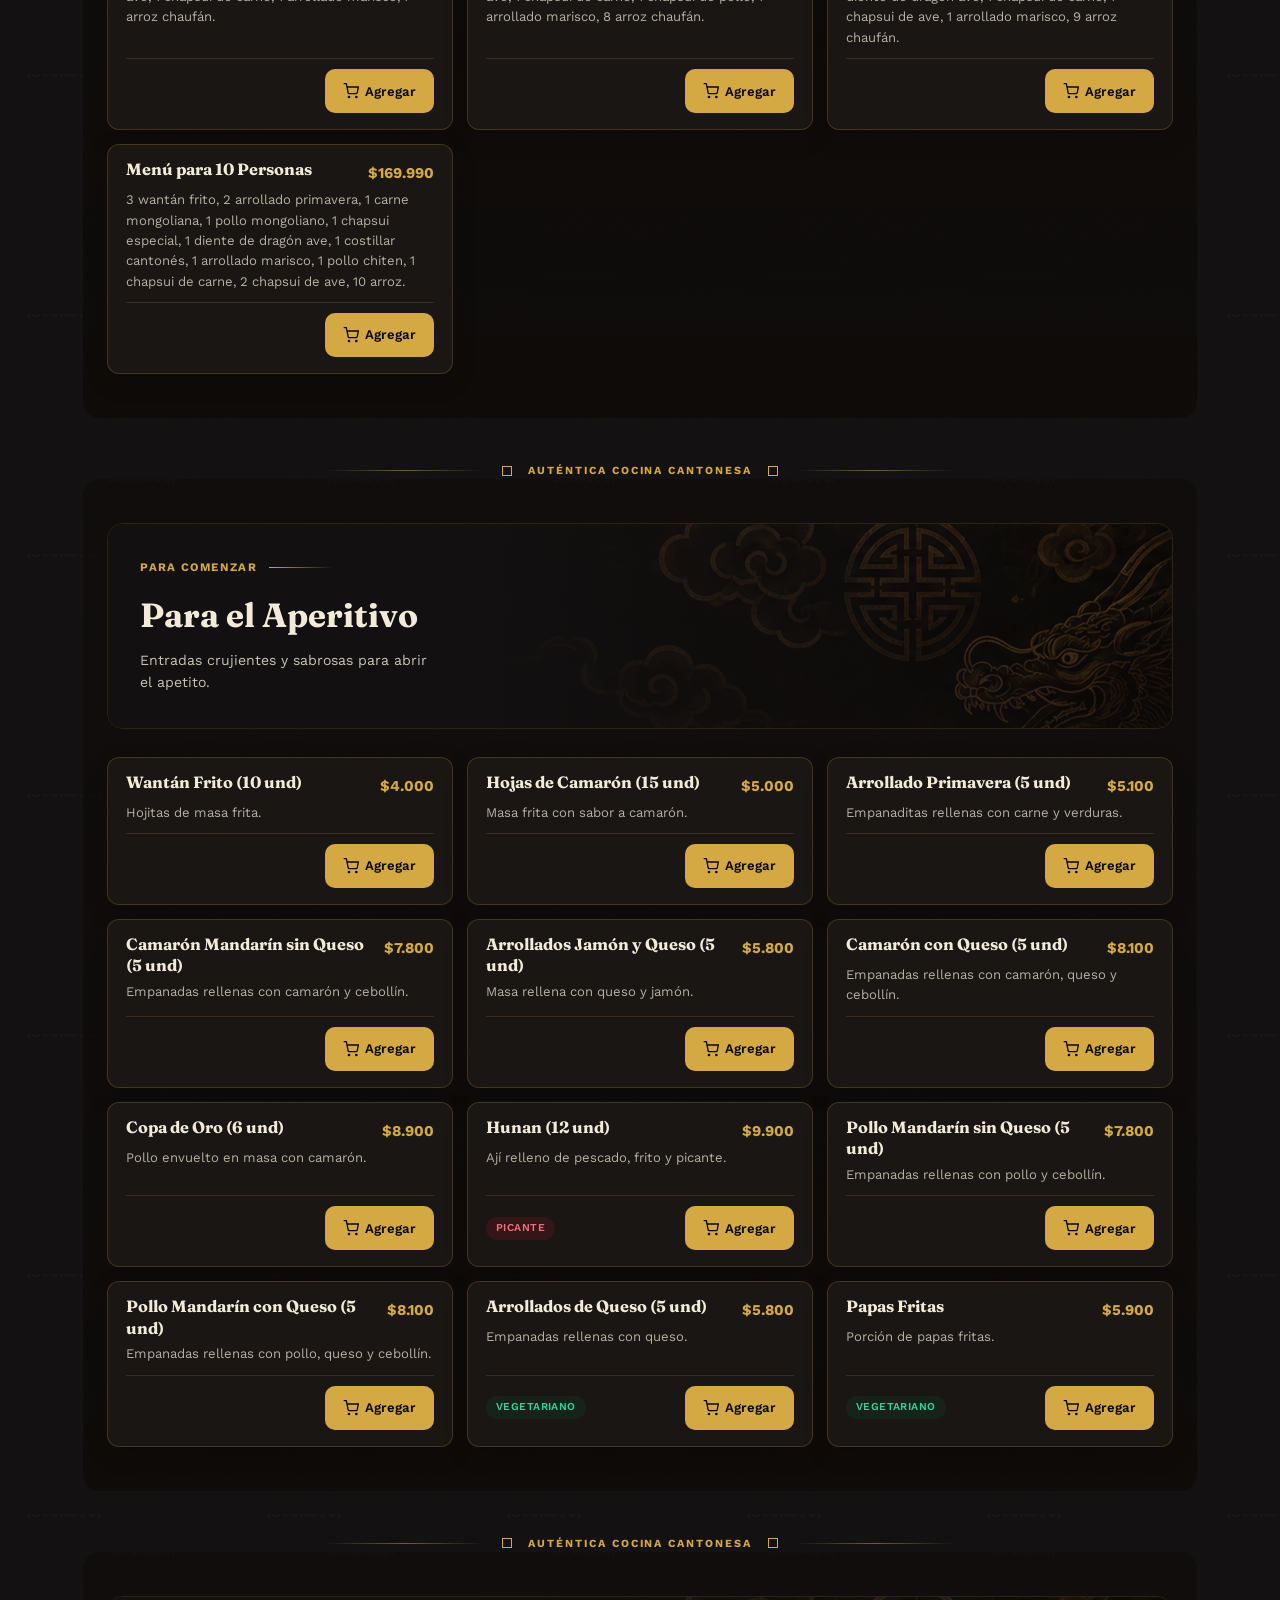
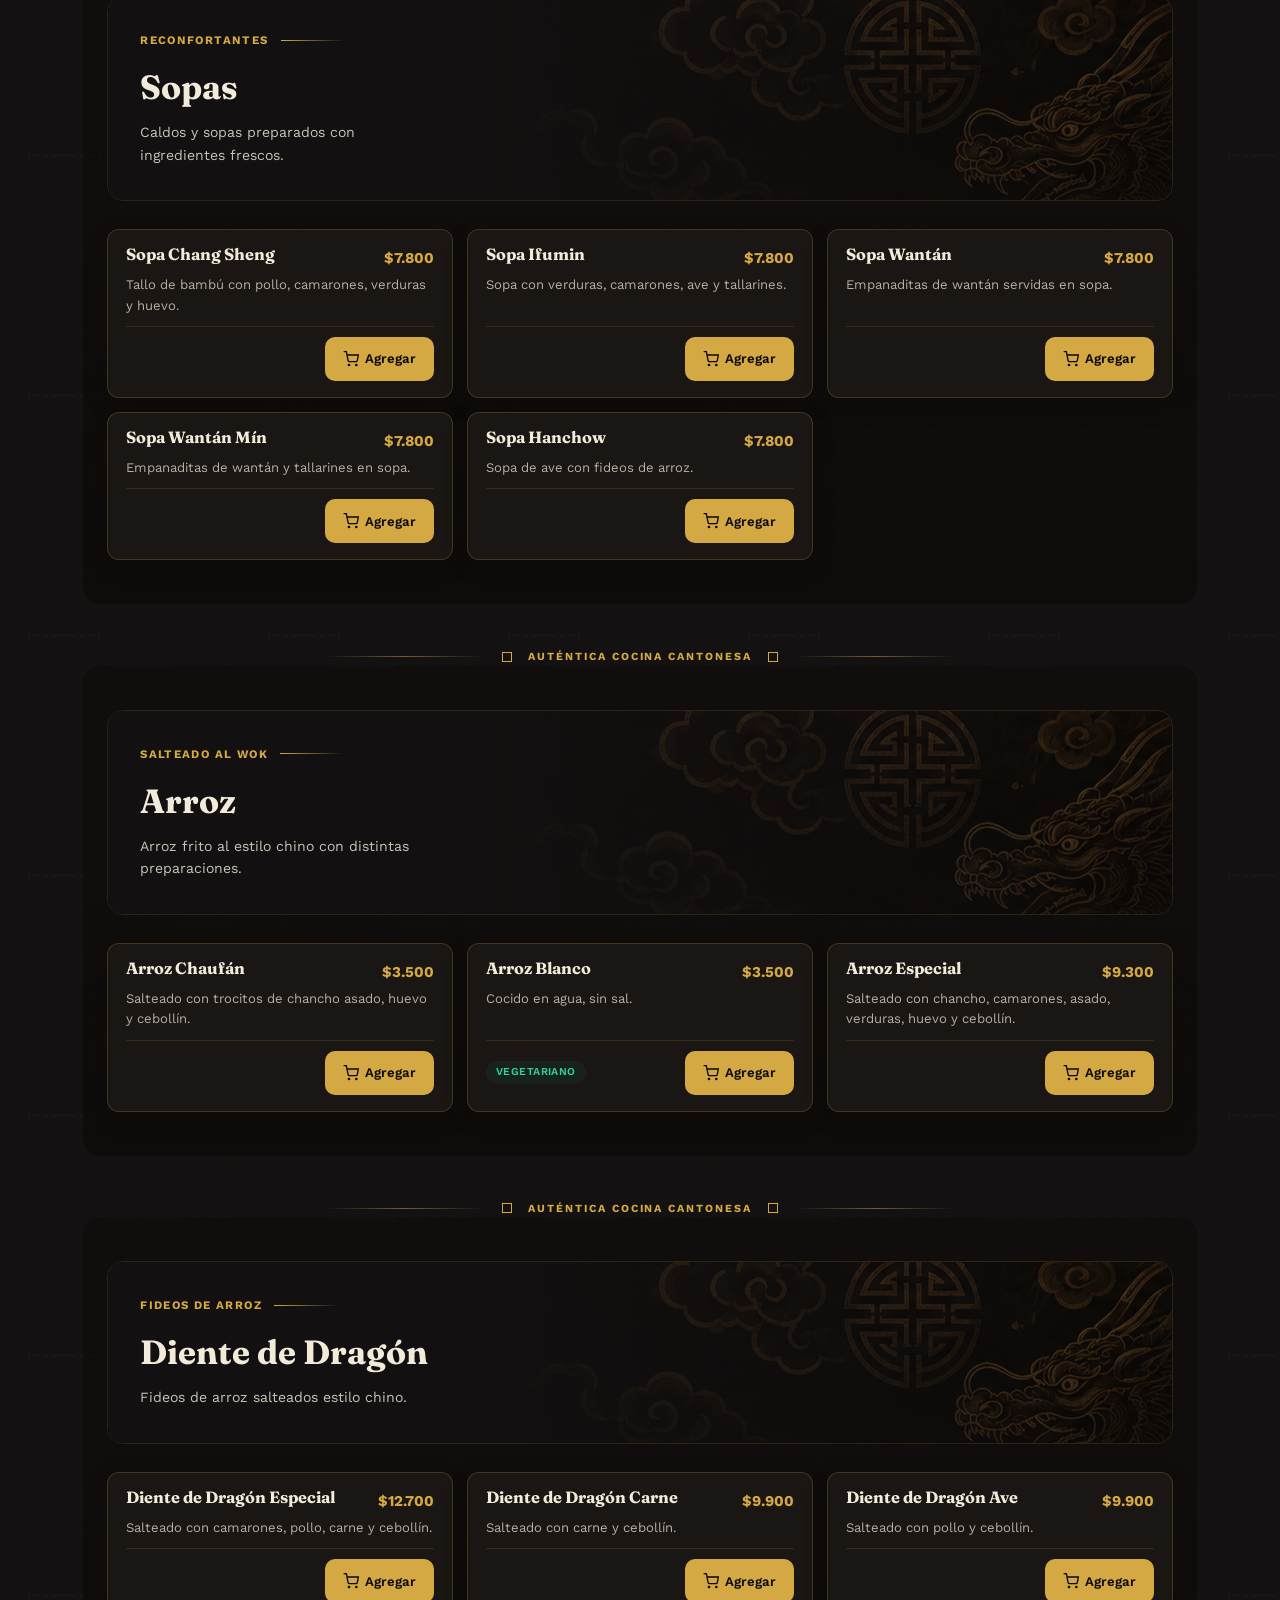
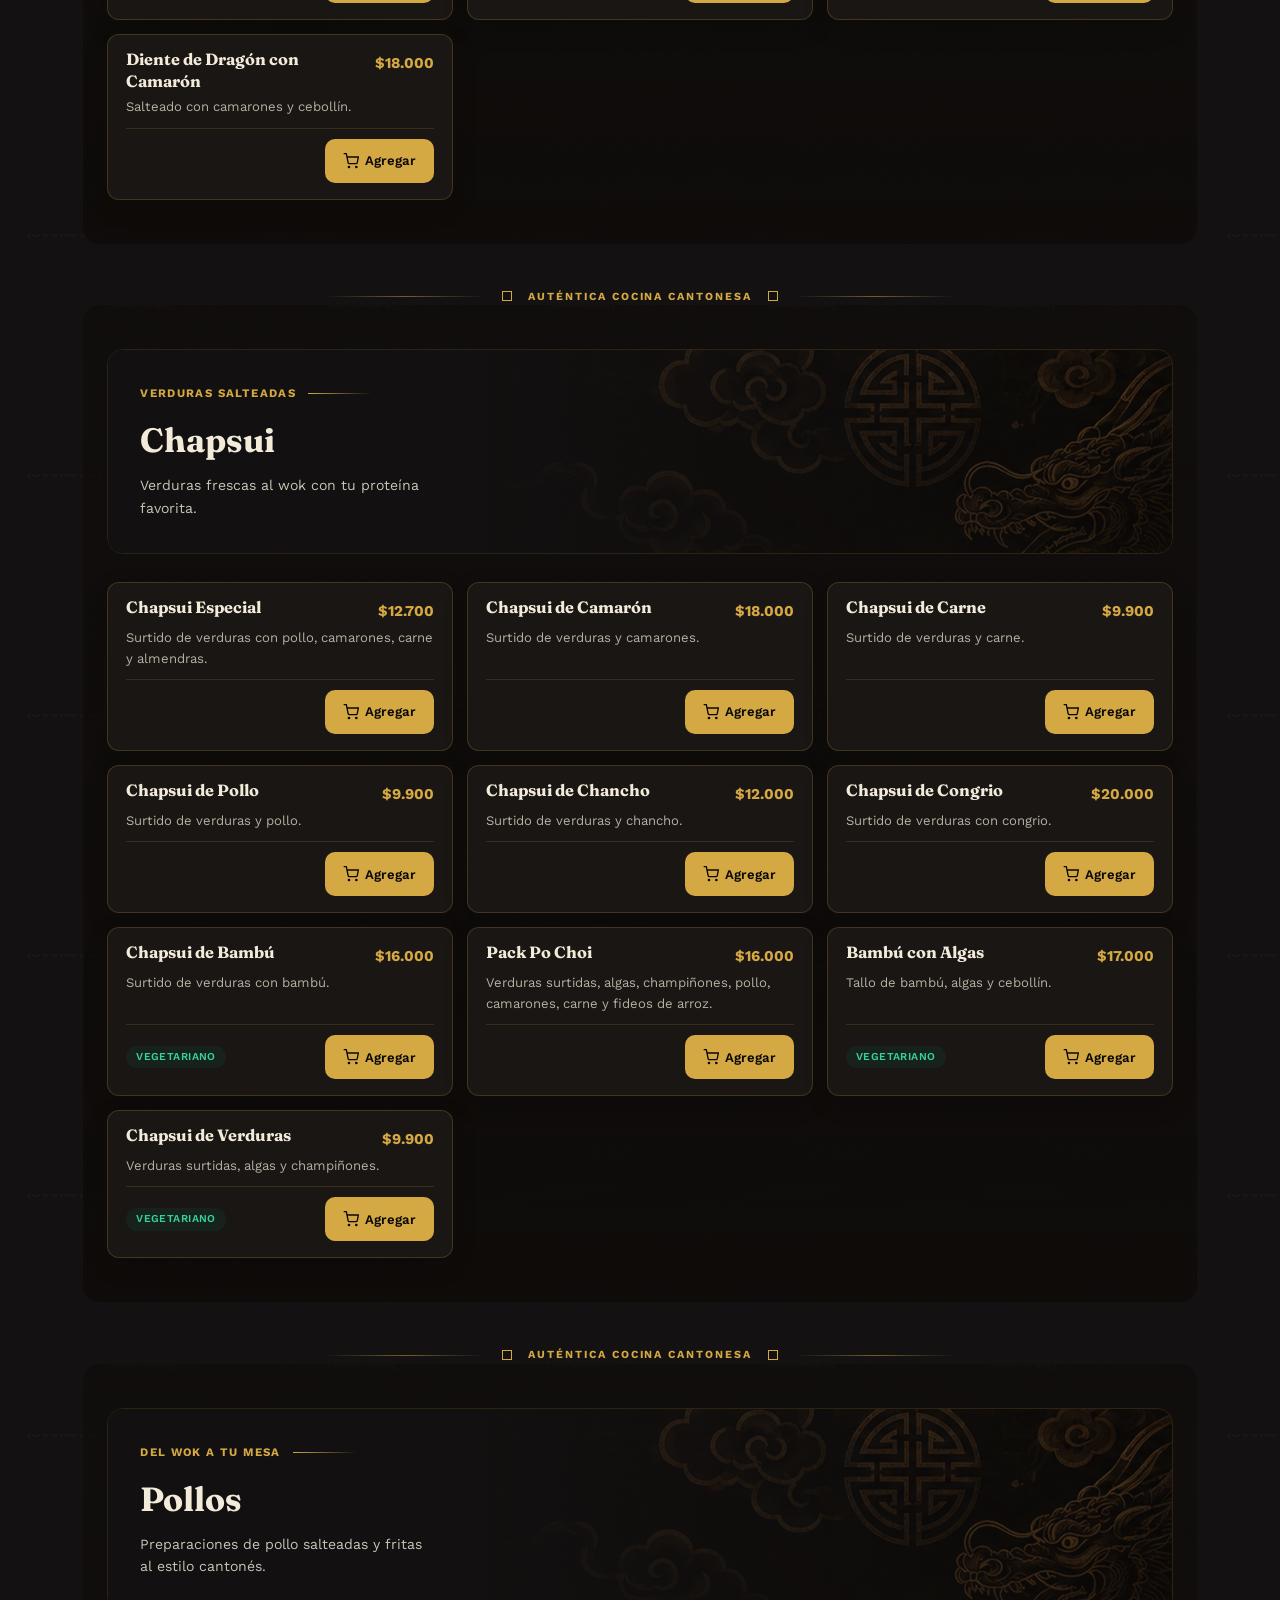
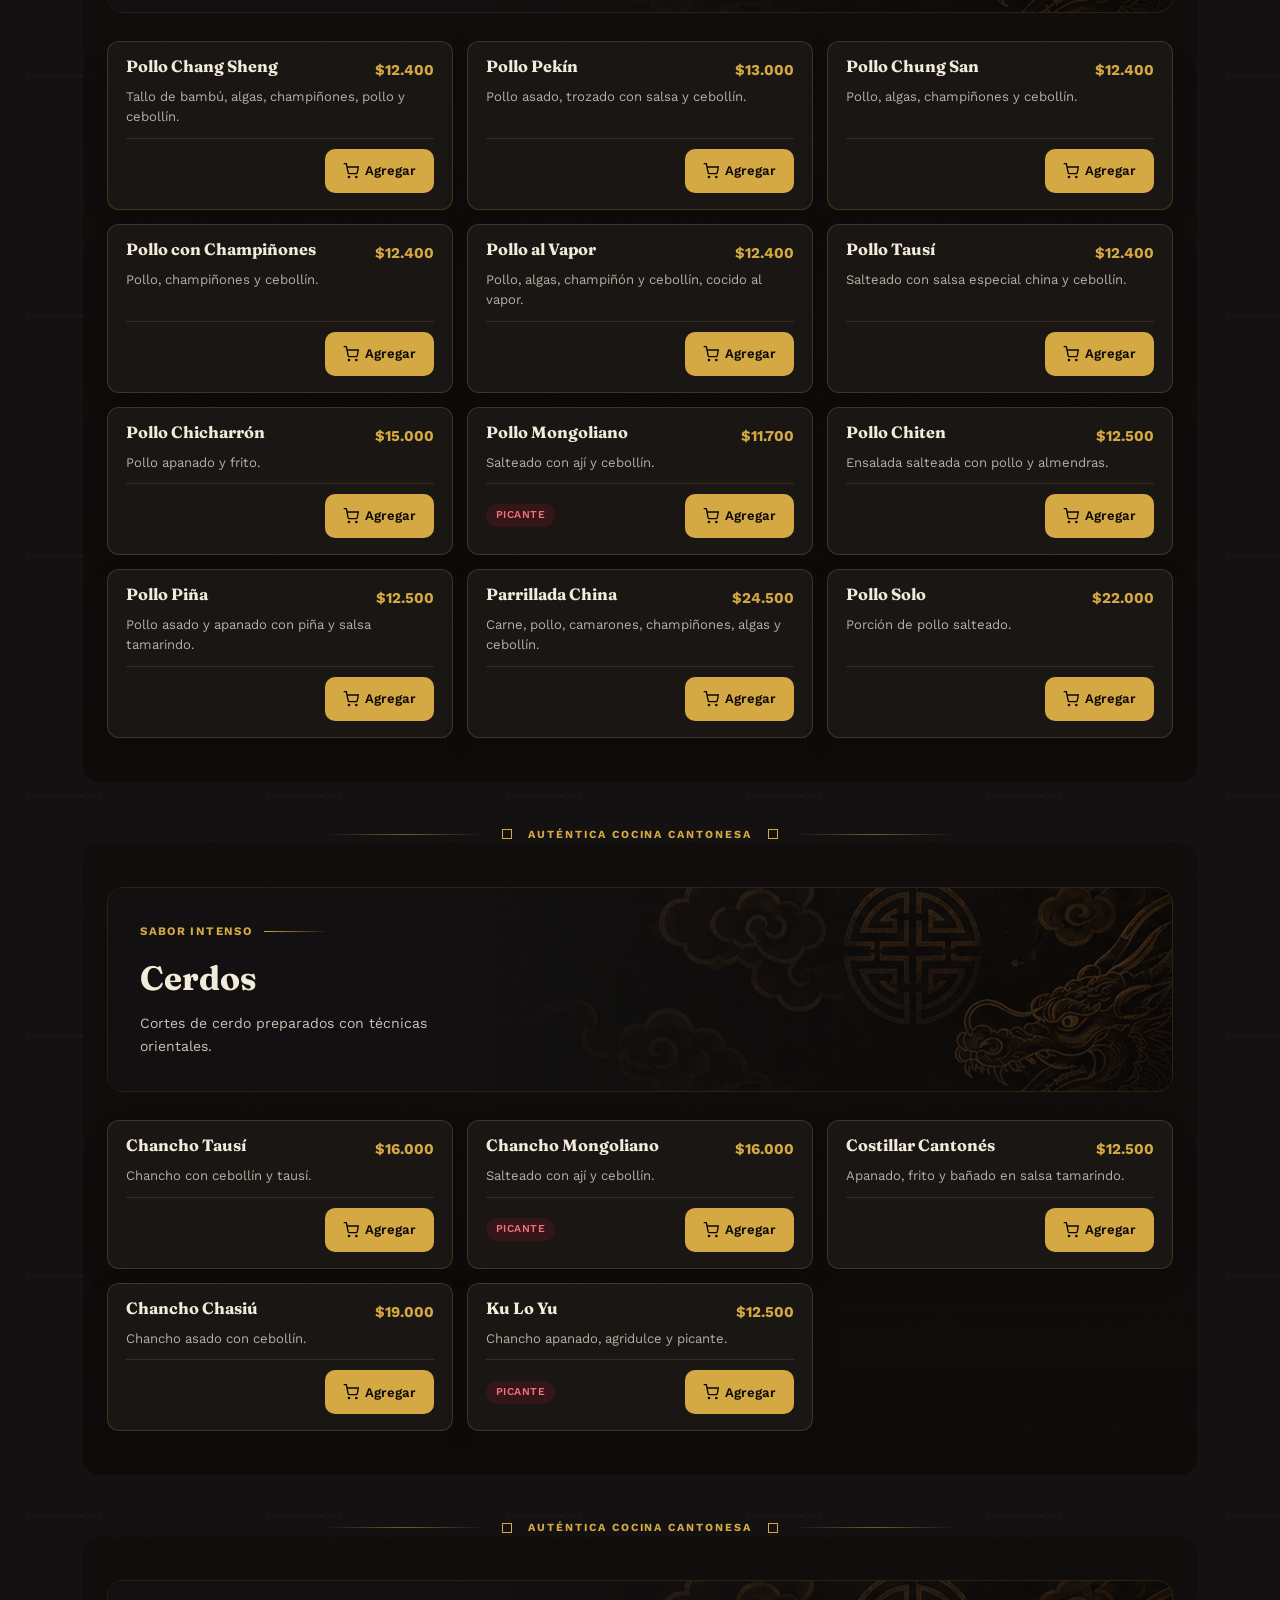
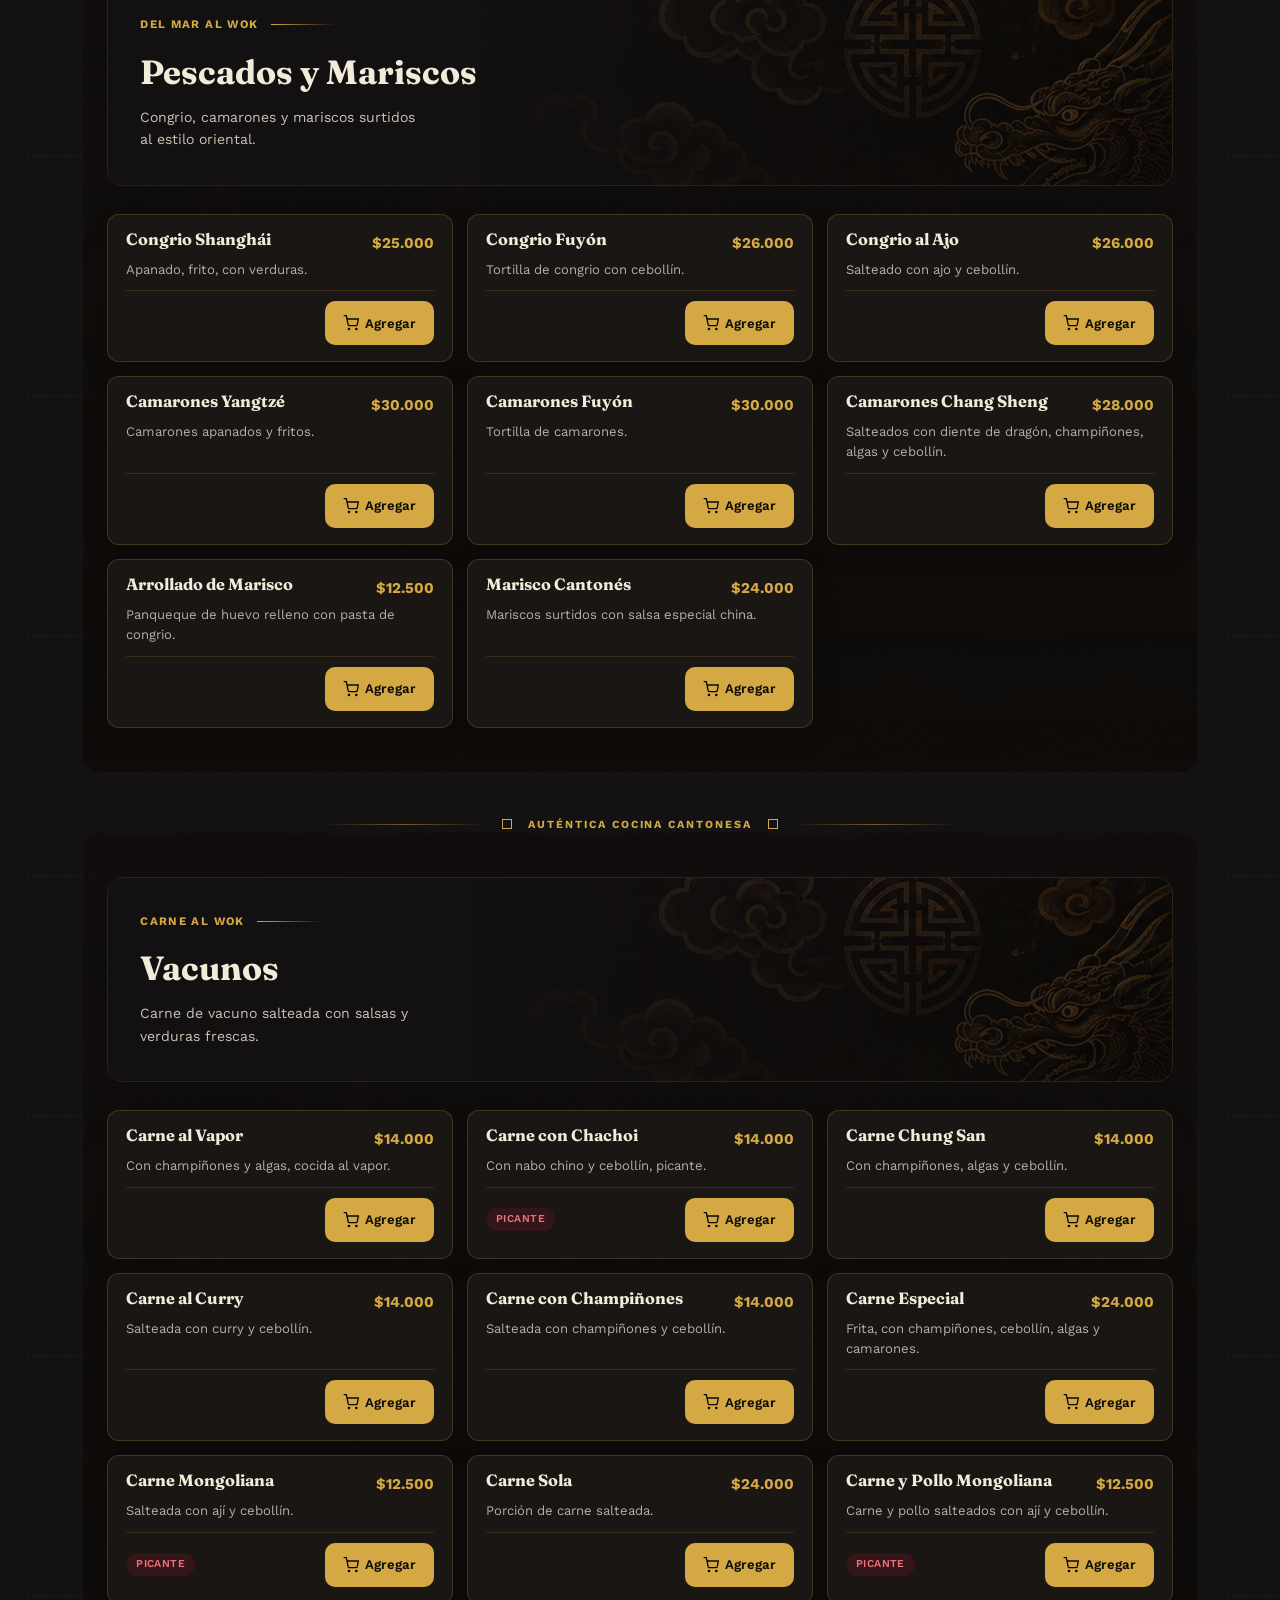
==== commit bef6b80d: "Reemplaza el dragon de Reservas por el archivo original en alta resolucion El dragon de reemplazo an" ====
--- a/index.html
+++ b/index.html
@@ -70,7 +70,7 @@
   ]
 }
 </script>
-<link rel="stylesheet" href="css/styles.css?v=20260960">
+<link rel="stylesheet" href="css/styles.css?v=20260961">
 </head>
 <body>
 
@@ -315,7 +315,7 @@
 <section class="section section--reservations" id="reservas">
   <img class="reservations__clouds" src="assets/decor/reservas/nubes.webp" alt="" width="700" height="233" loading="lazy" aria-hidden="true">
   <img class="reservations__emblem" src="assets/decor/reservas/emblema.webp" alt="" width="200" height="200" loading="lazy" aria-hidden="true">
-  <img class="reservations__dragon" src="assets/reservas/dragon-ornamento.webp" alt="" width="144" height="866" loading="lazy" aria-hidden="true">
+  <img class="reservations__dragon" src="assets/reservas/dragon-ornamento.webp" alt="" width="611" height="2122" loading="lazy" aria-hidden="true">
   <div class="shell">
     <div class="reservation-heading reveal-up">
       <div>
--- a/css/styles.css
+++ b/css/styles.css
@@ -723,11 +723,11 @@
 .reservations__dragon{
   position:absolute;left:0;top:50%;z-index:0;
   transform:translateY(-50%);
-  width:clamp(64px,7vw,112px);height:auto;max-height:88%;
-  object-fit:contain;
+  height:clamp(320px,78%,760px);width:auto;max-width:150px;
+  object-fit:contain;object-position:left center;
   pointer-events:none;
-  -webkit-mask-image:linear-gradient(90deg,#000 60%,transparent 100%);
-  mask-image:linear-gradient(90deg,#000 60%,transparent 100%);
+  -webkit-mask-image:linear-gradient(90deg,#000 55%,transparent 100%);
+  mask-image:linear-gradient(90deg,#000 55%,transparent 100%);
 }
 @media (max-width:960px){
   .reservations__dragon{display:none}
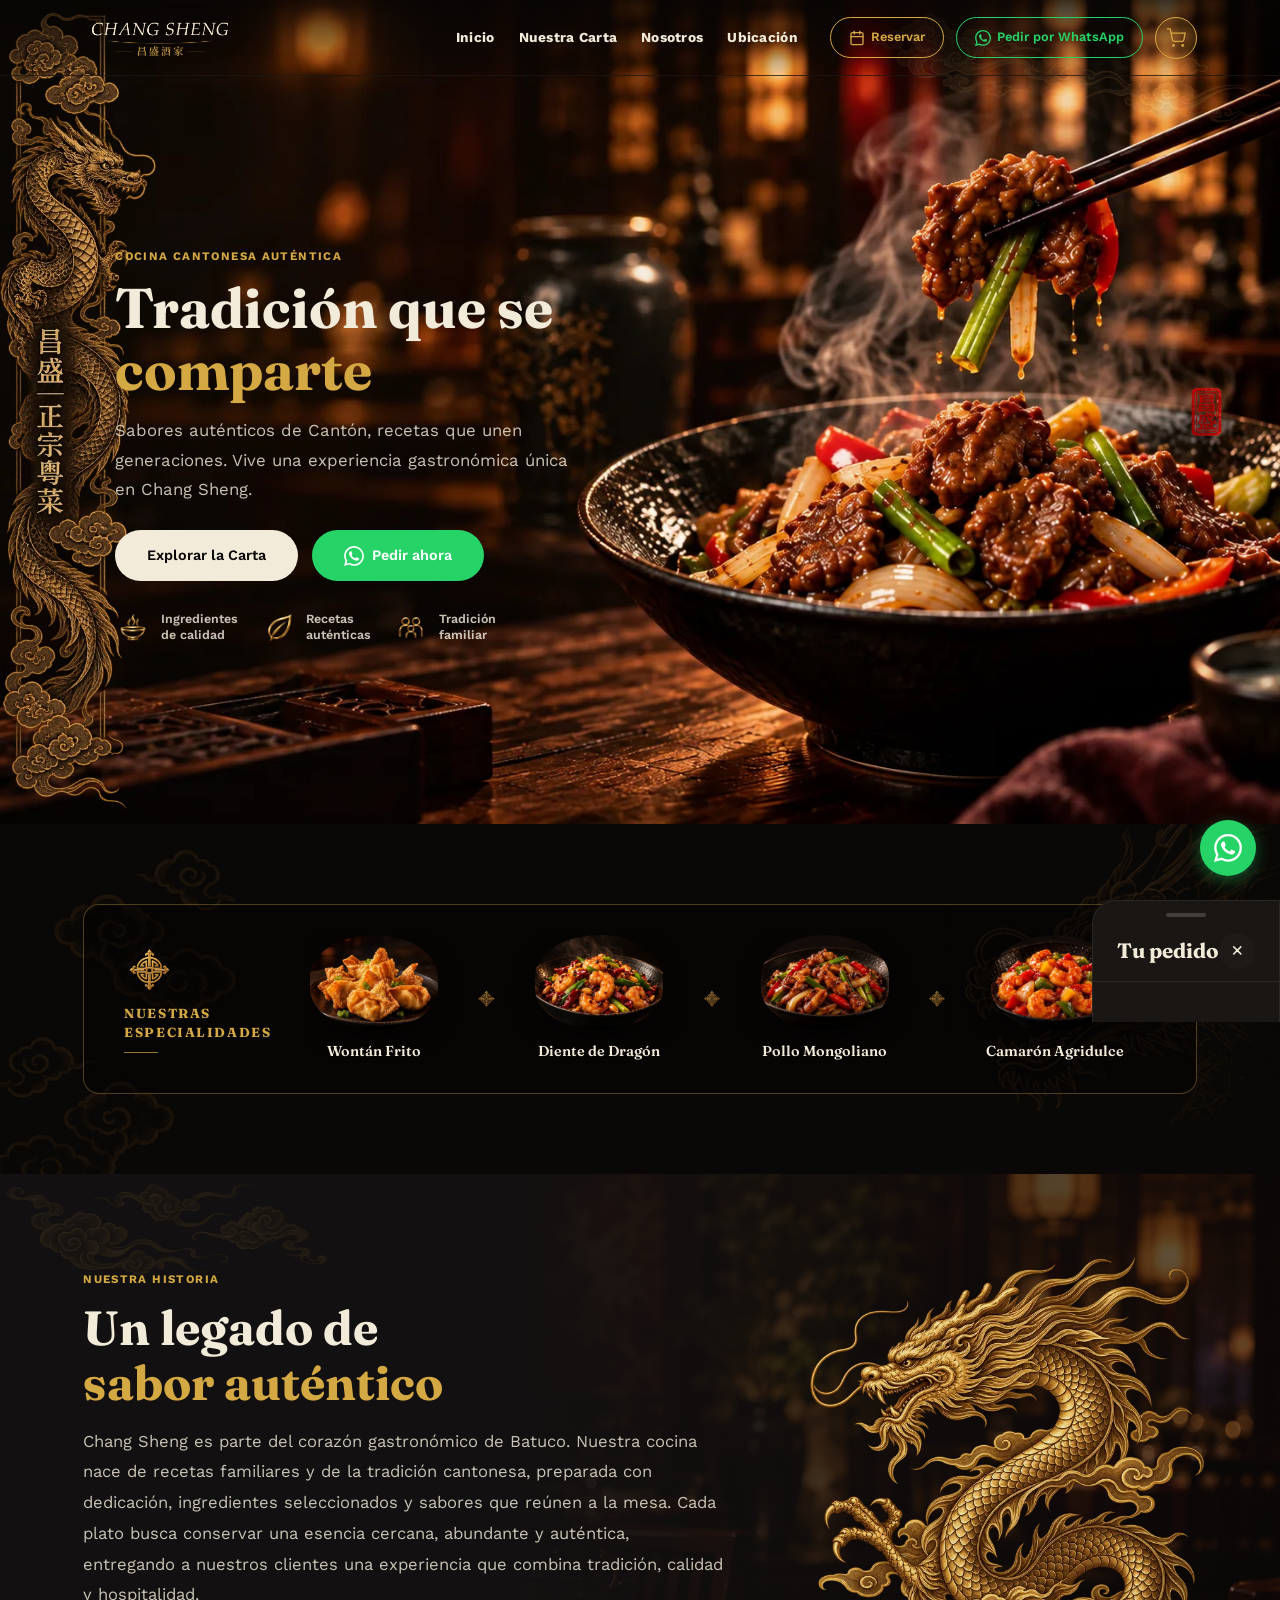
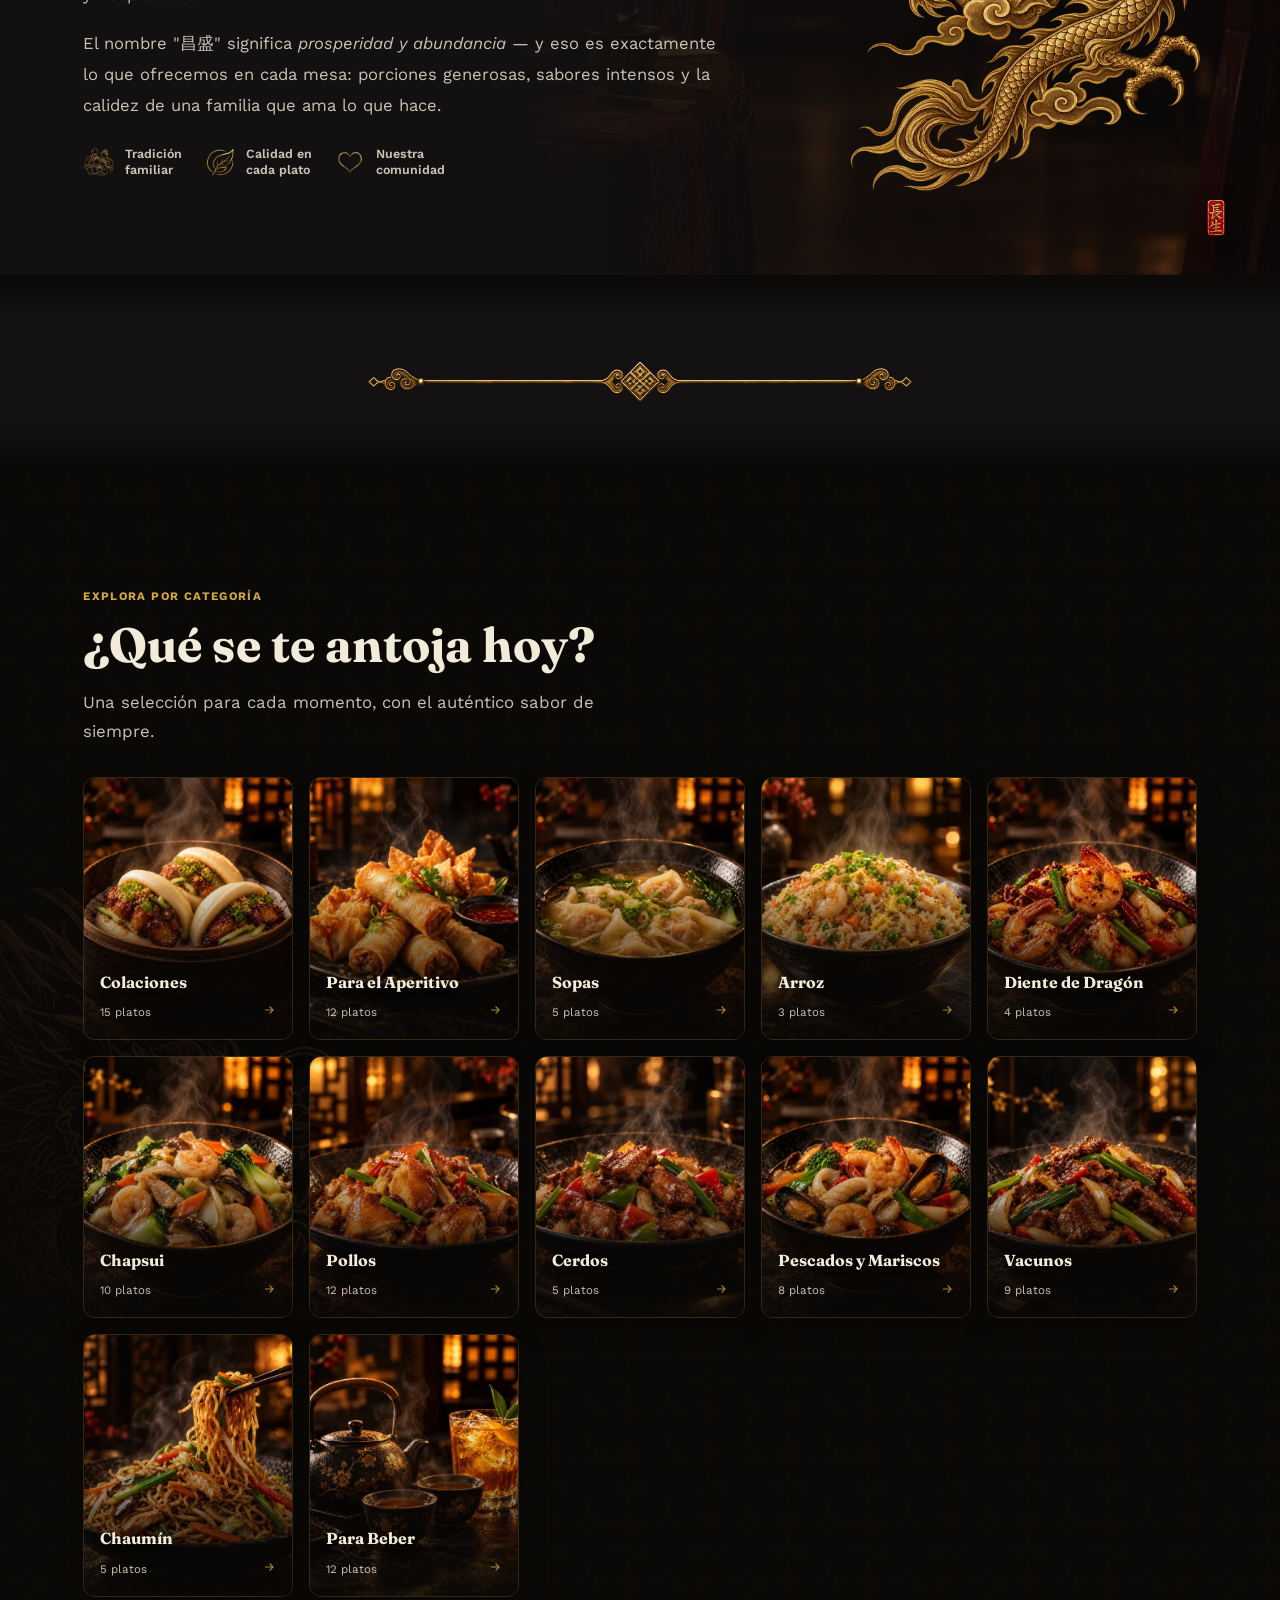
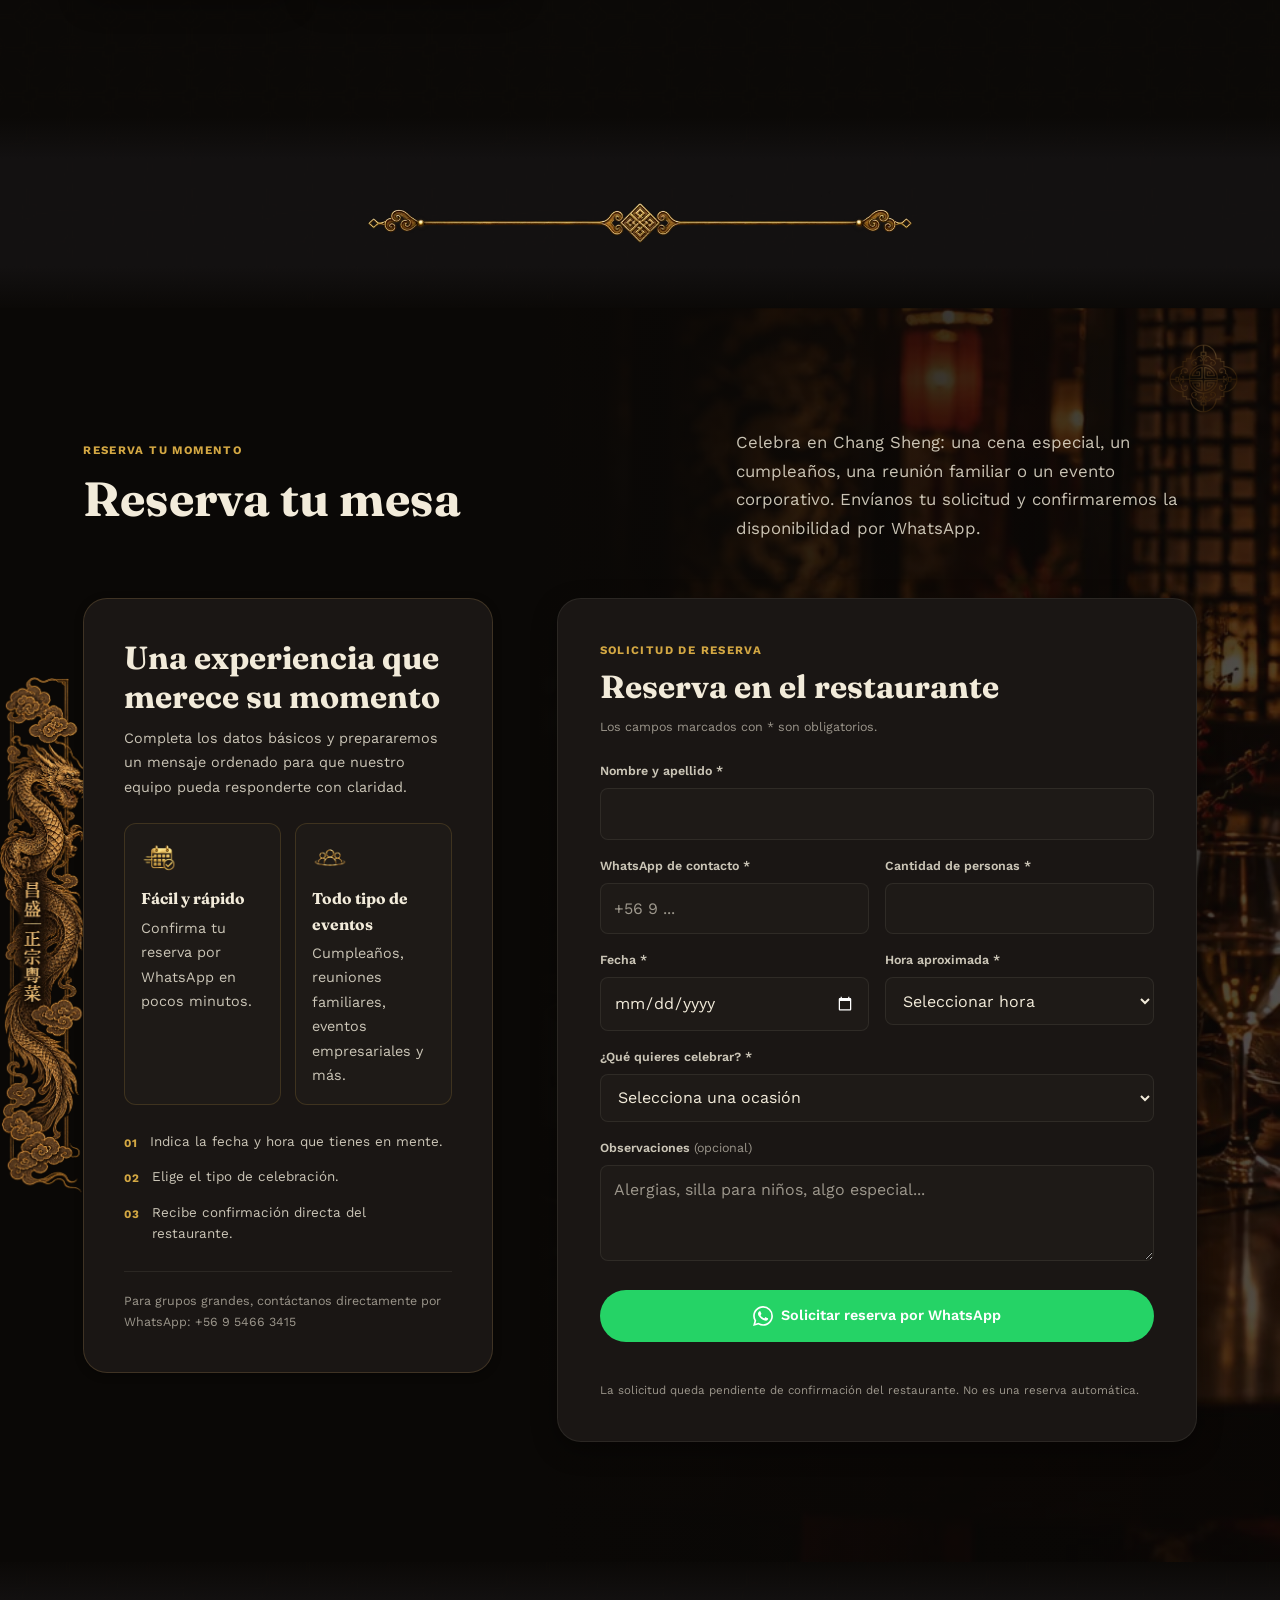
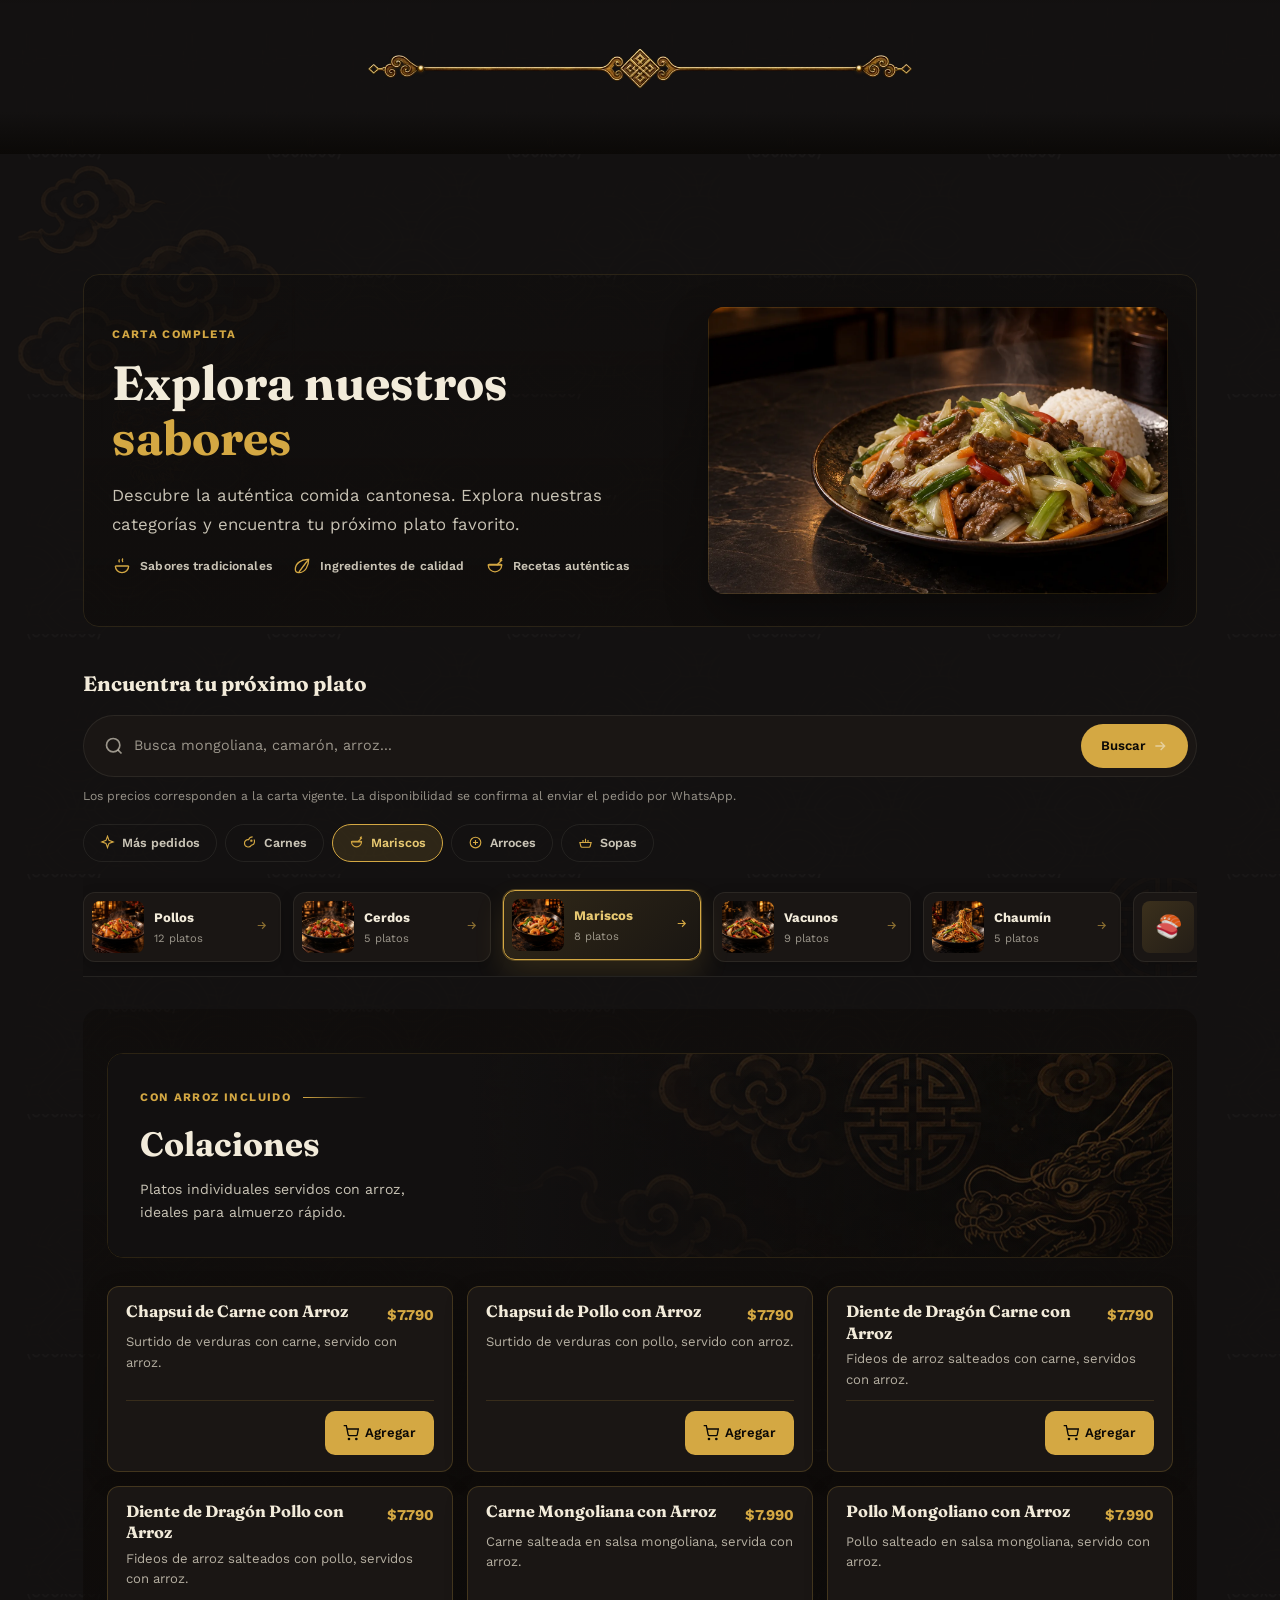
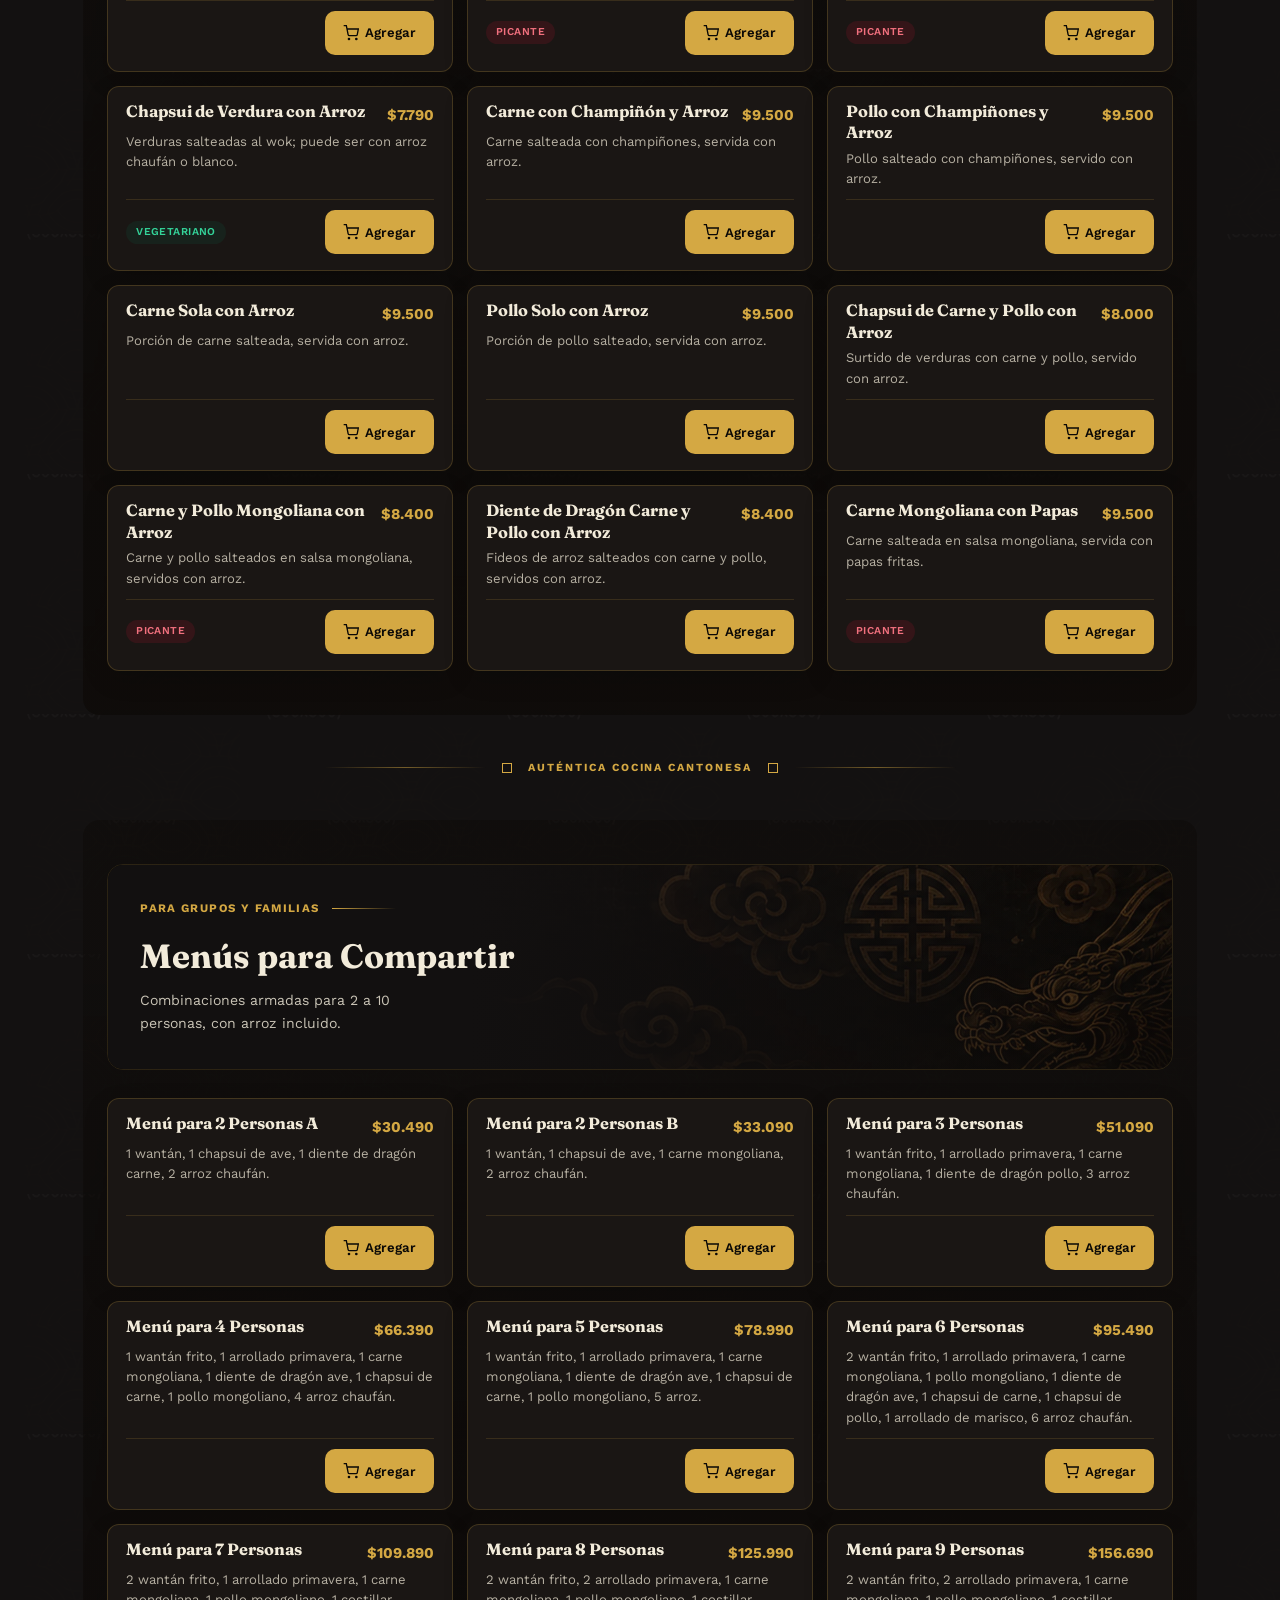
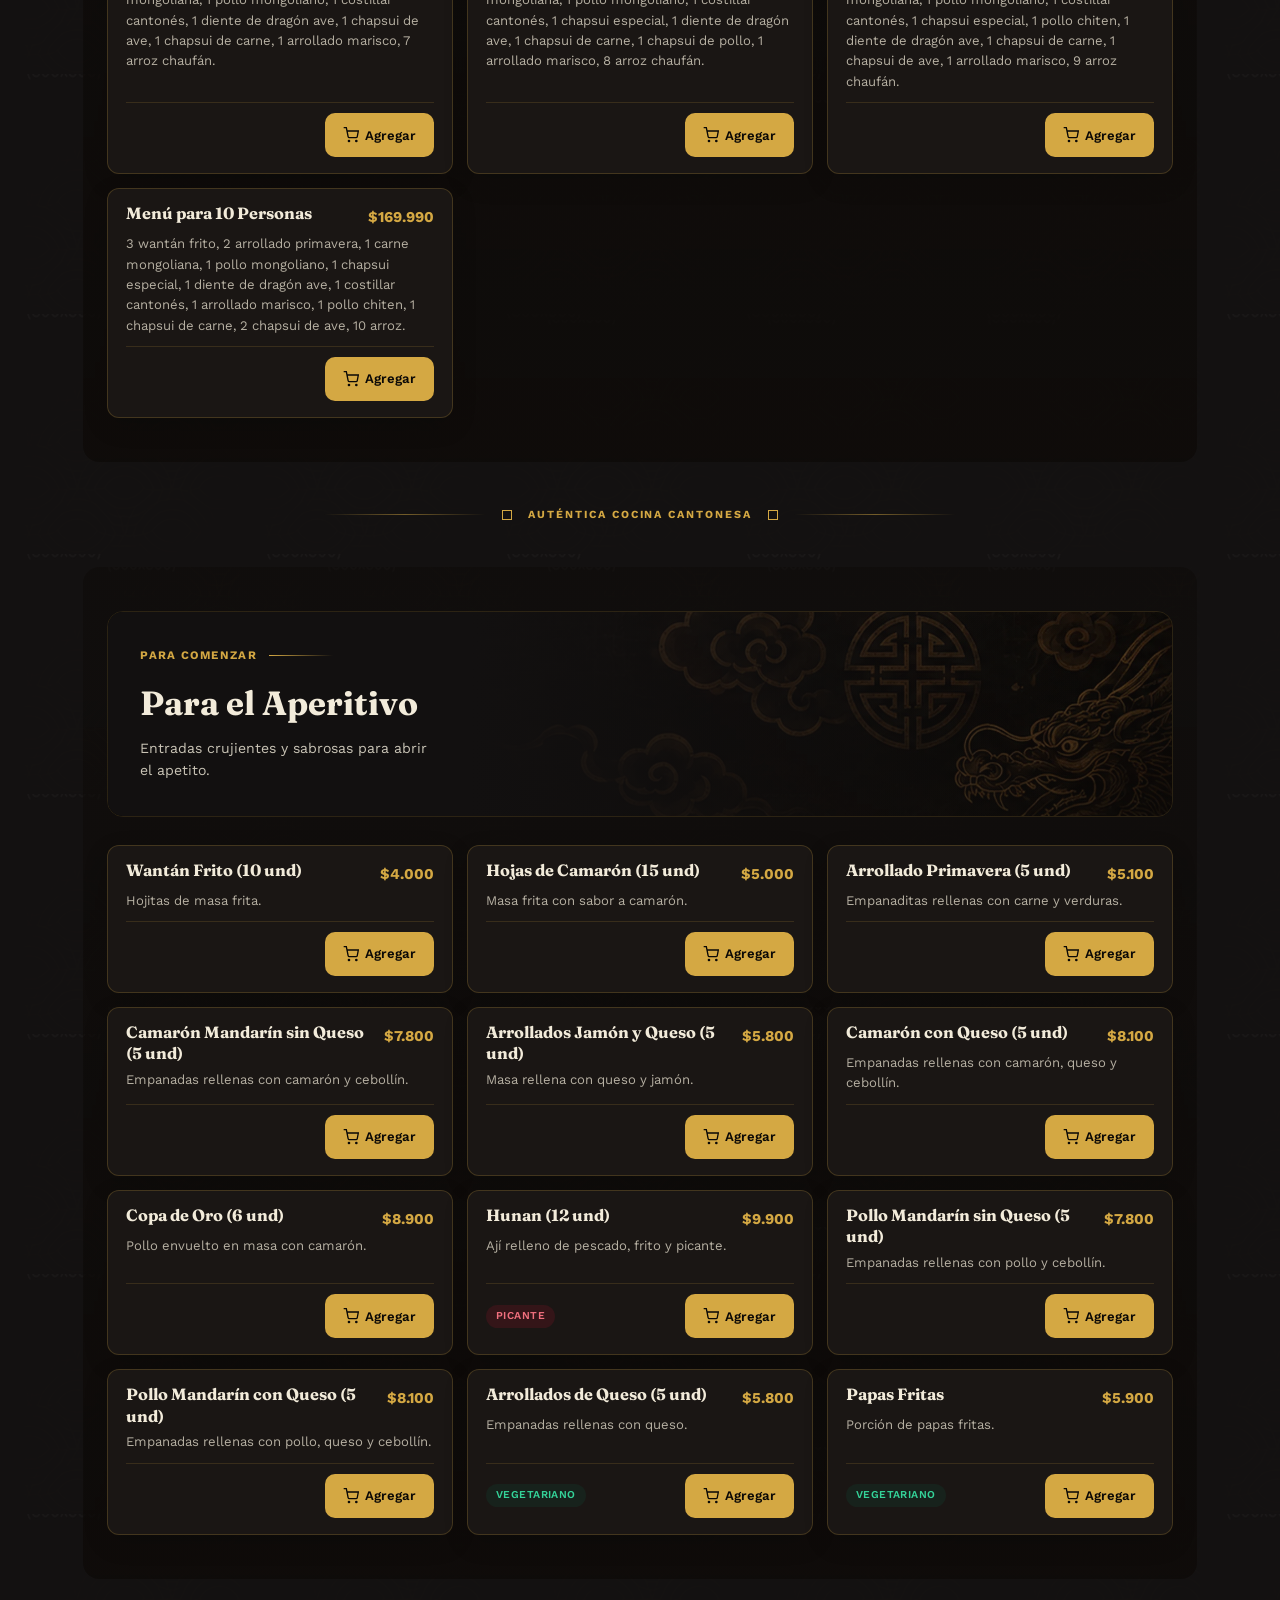
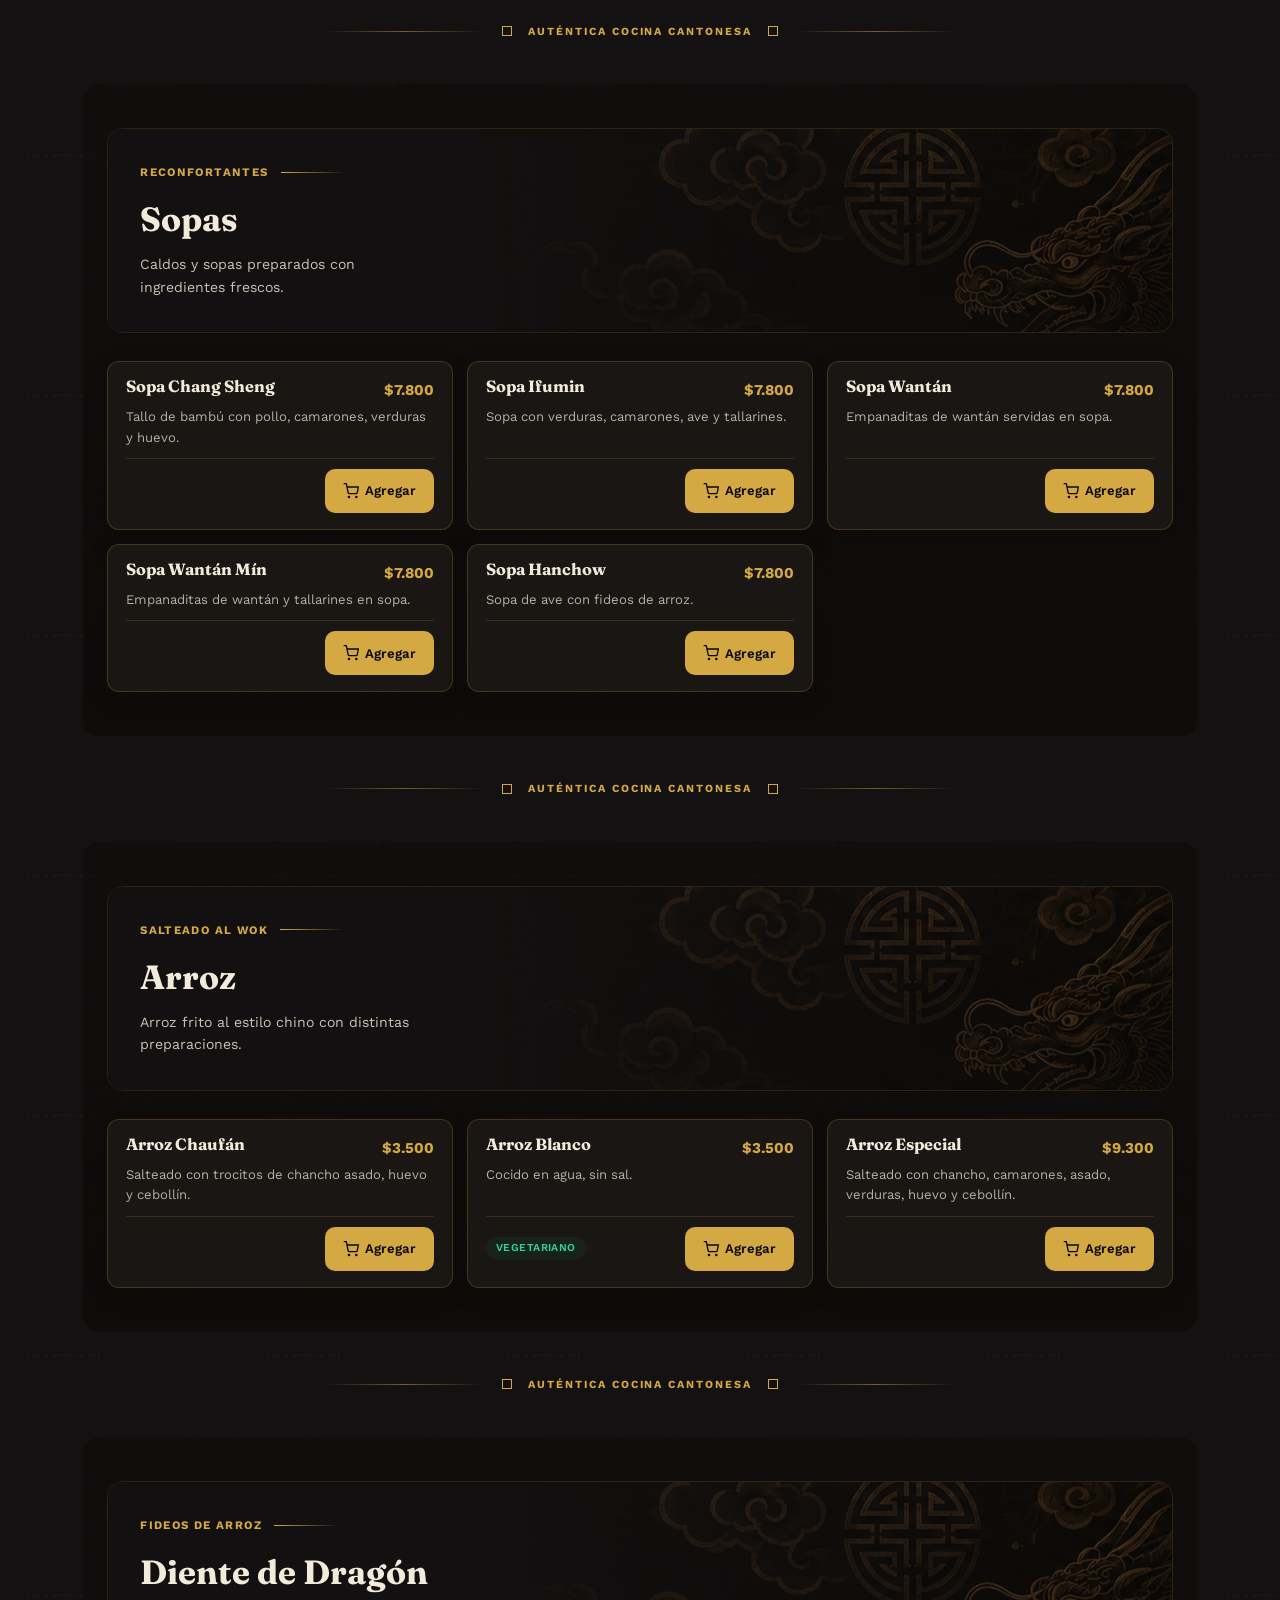
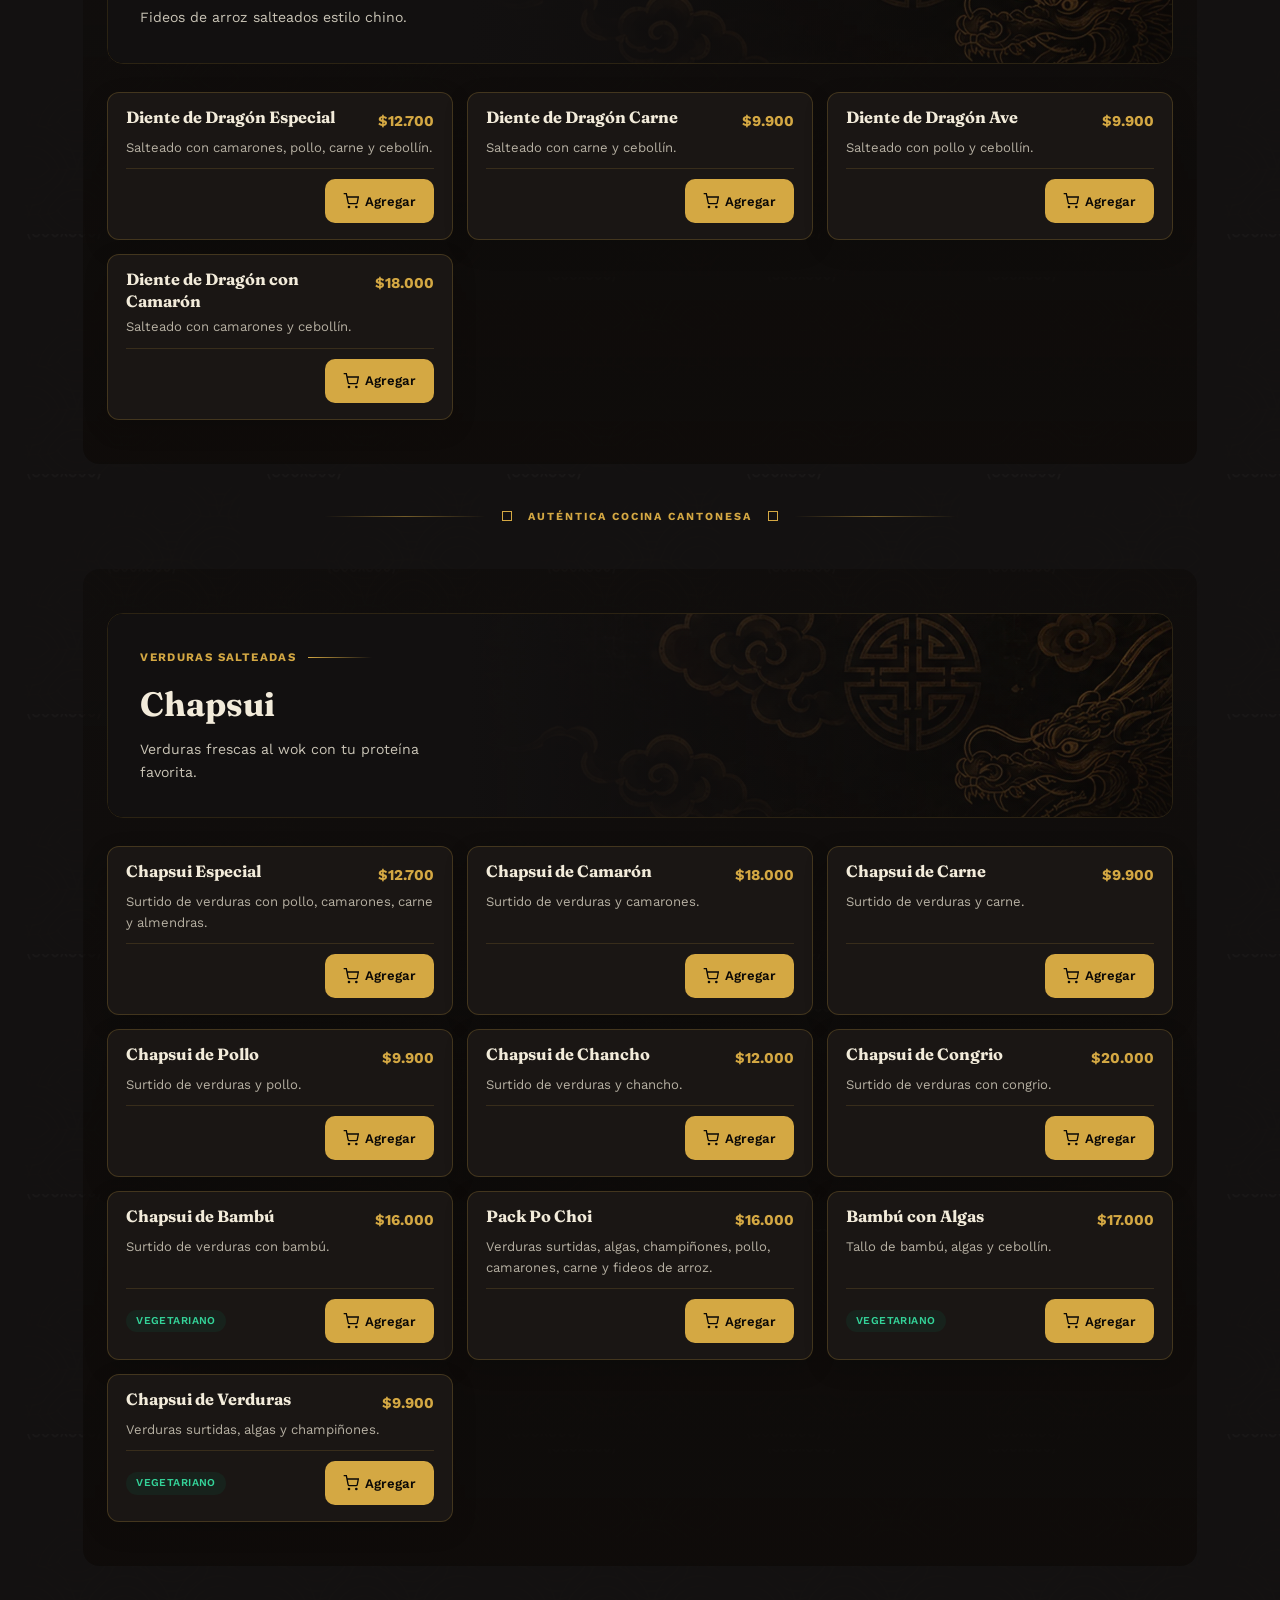
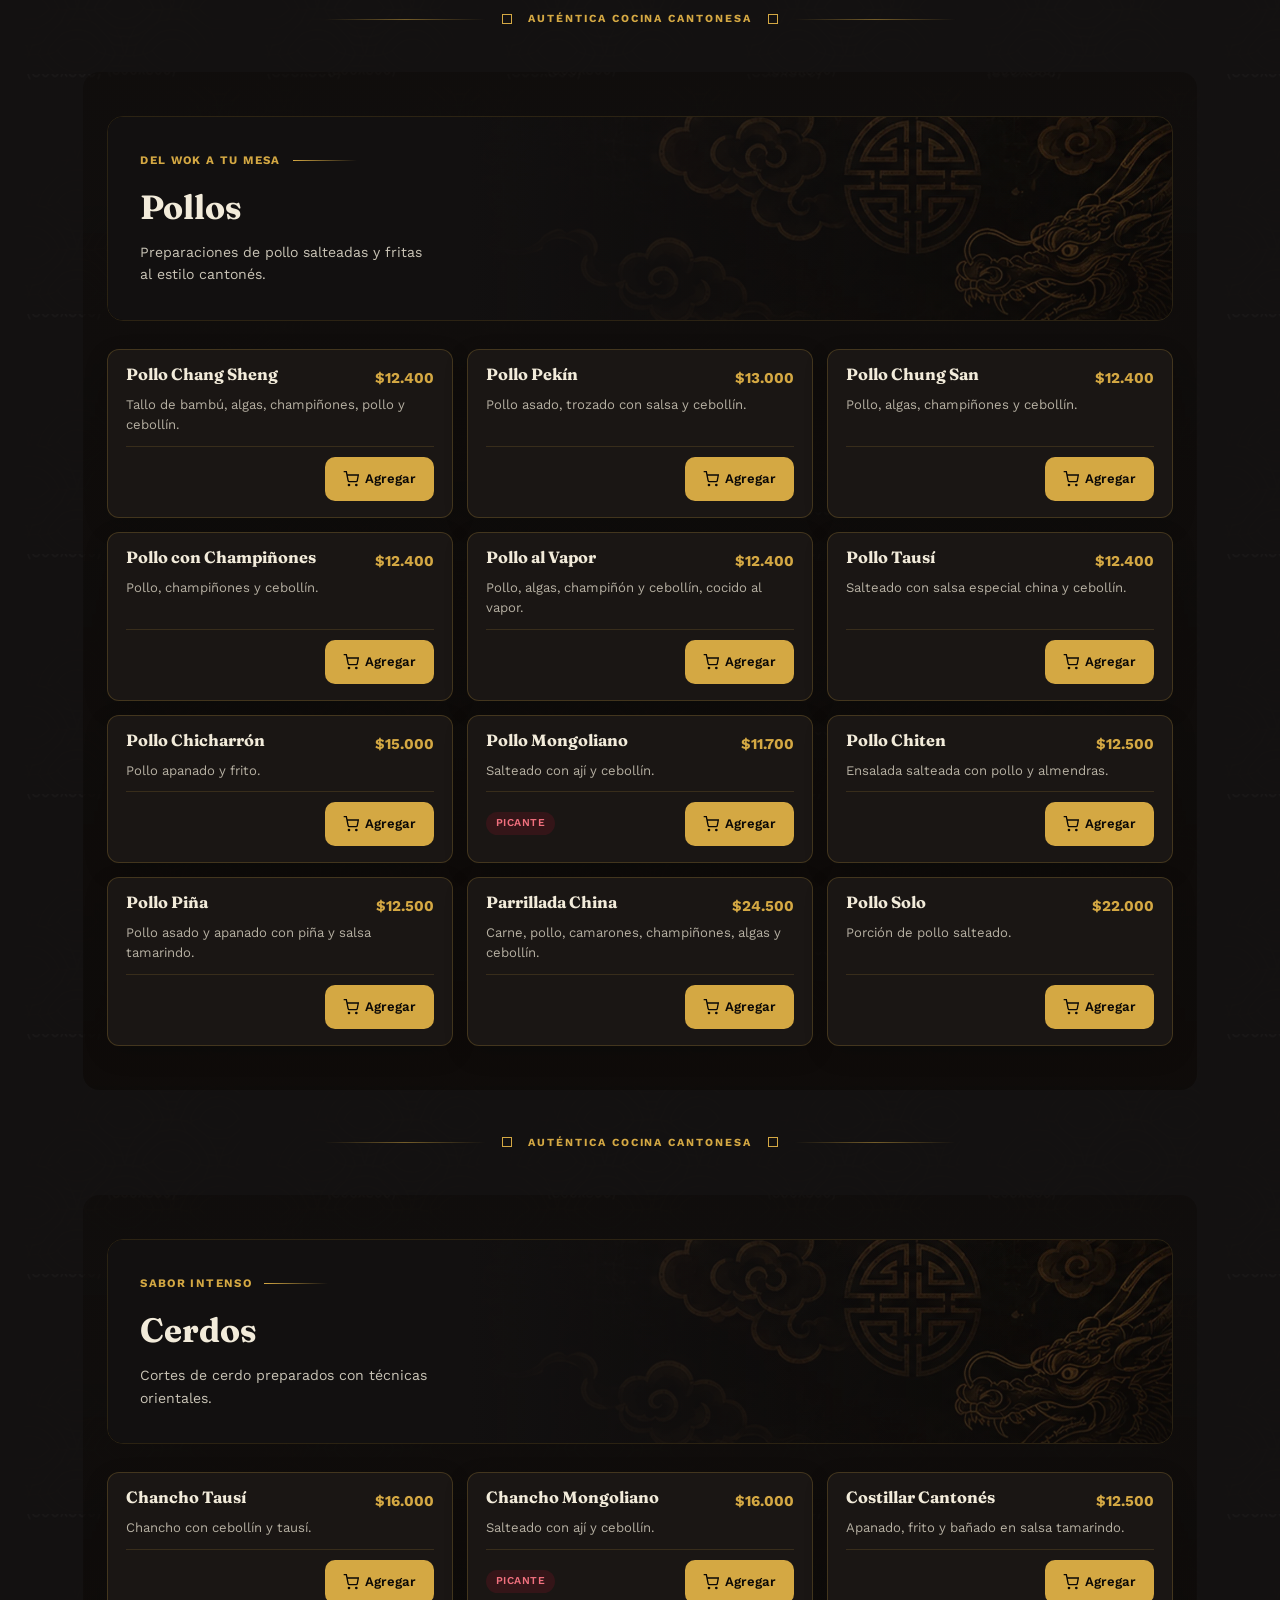
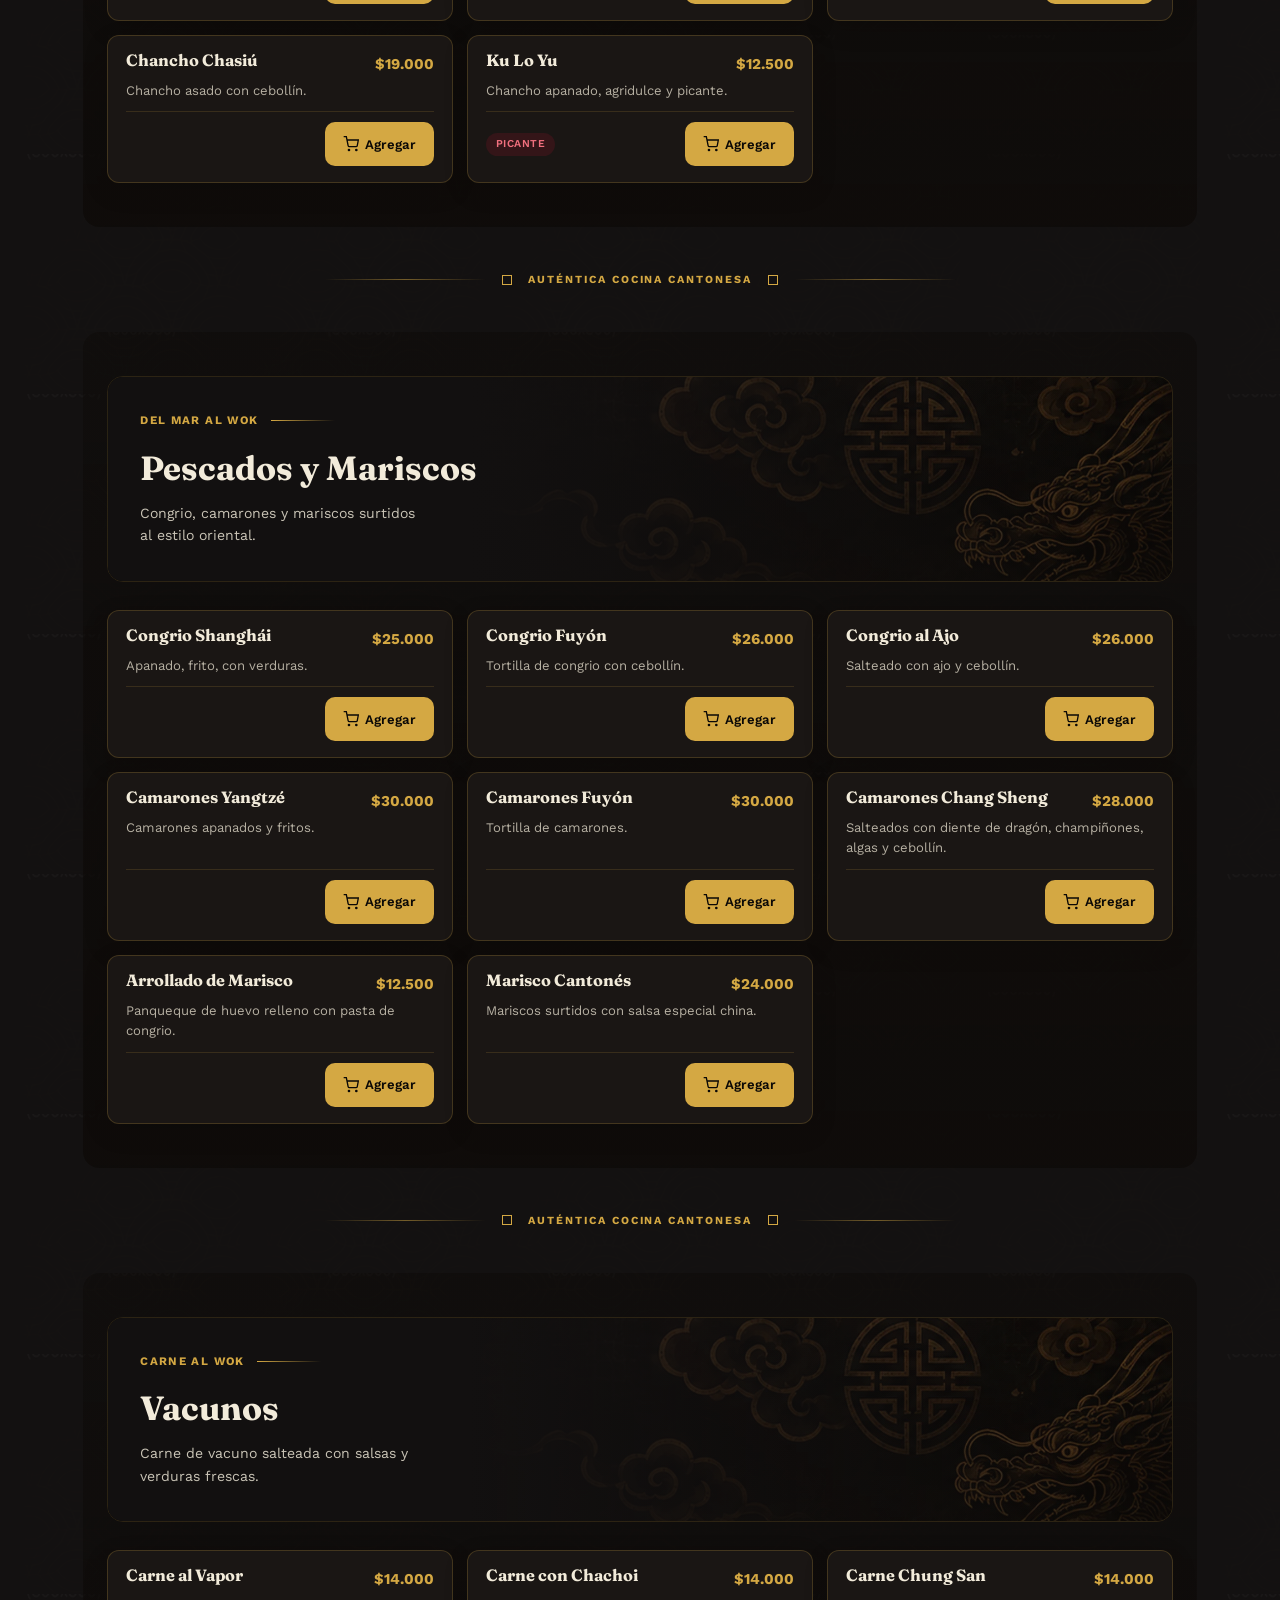
==== commit f2503f18: "Centra el divisor de categorias de la carta y rediseña los mensajes de WhatsApp - Corrige el divisor" ====
--- a/index.html
+++ b/index.html
@@ -70,7 +70,7 @@
   ]
 }
 </script>
-<link rel="stylesheet" href="css/styles.css?v=20260961">
+<link rel="stylesheet" href="css/styles.css?v=20260962">
 </head>
 <body>
 
@@ -366,7 +366,7 @@
           </div>
           <div class="form-field">
             <label for="reservation-phone">WhatsApp de contacto *</label>
-            <input id="reservation-phone" name="phone" type="tel" autocomplete="tel" inputmode="tel" maxlength="20" pattern="[0-9 +()\-]{8,20}" placeholder="+56 9 ..." required>
+            <input id="reservation-phone" name="phone" type="tel" autocomplete="tel" inputmode="tel" maxlength="20" pattern="[0-9 +\(\)\-]{8,20}" placeholder="+56 9 ..." required>
           </div>
           <div class="form-field">
             <label for="reservation-guests">Cantidad de personas *</label>
@@ -910,6 +910,6 @@
 <!-- ═══ SCRIPTS ═══ -->
 <script defer src="lib/gsap.min.js?v=20260916"></script>
 <script defer src="lib/ScrollTrigger.min.js?v=20260916"></script>
-<script defer src="js/main.js?v=20260933"></script>
+<script defer src="js/main.js?v=20260934"></script>
 </body>
 </html>
--- a/css/styles.css
+++ b/css/styles.css
@@ -1118,7 +1118,7 @@
 /* Divisor ornamental entre categorías */
 .menu-divider{
   display:flex;align-items:center;gap:16px;
-  max-width:680px;margin:clamp(28px,4vw,44px) auto 0;
+  max-width:680px;margin:clamp(28px,4vw,44px) auto;
   padding:0 clamp(12px,2vw,24px);
 }
 .menu-divider__line{
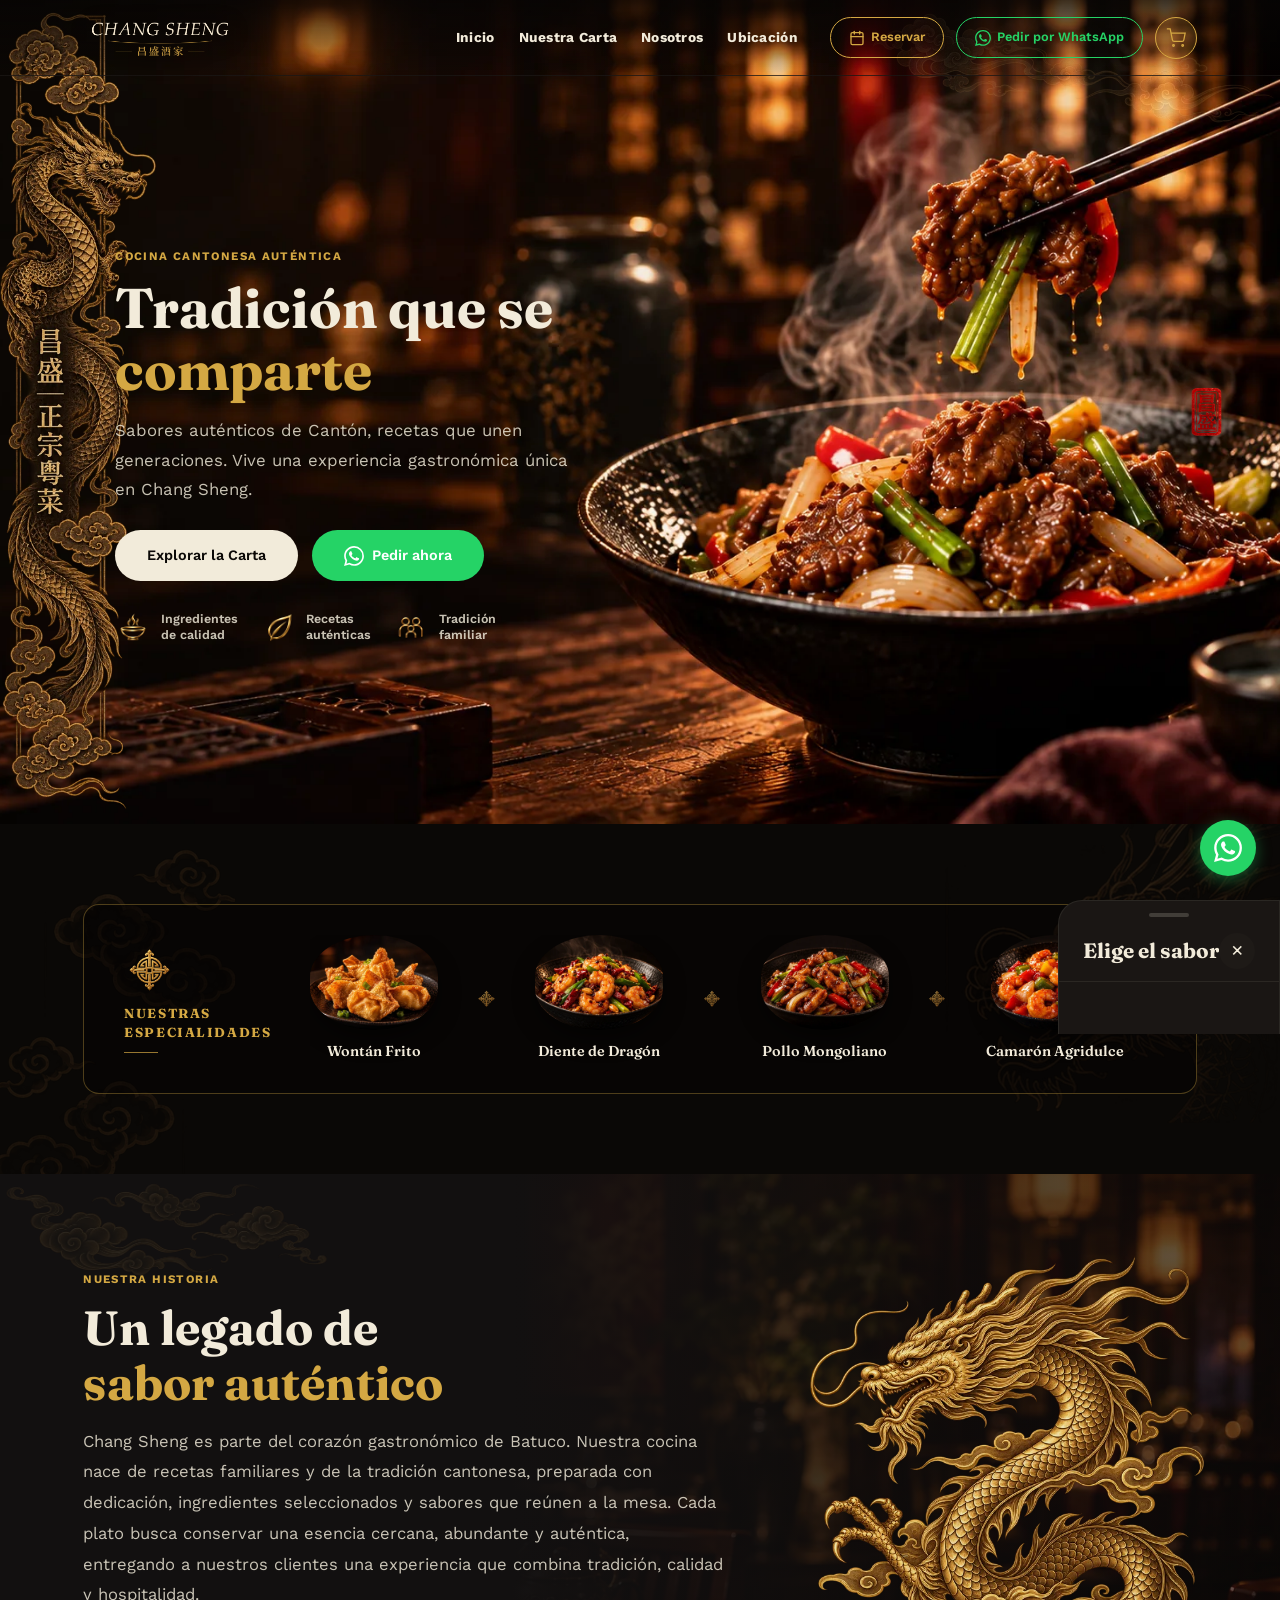
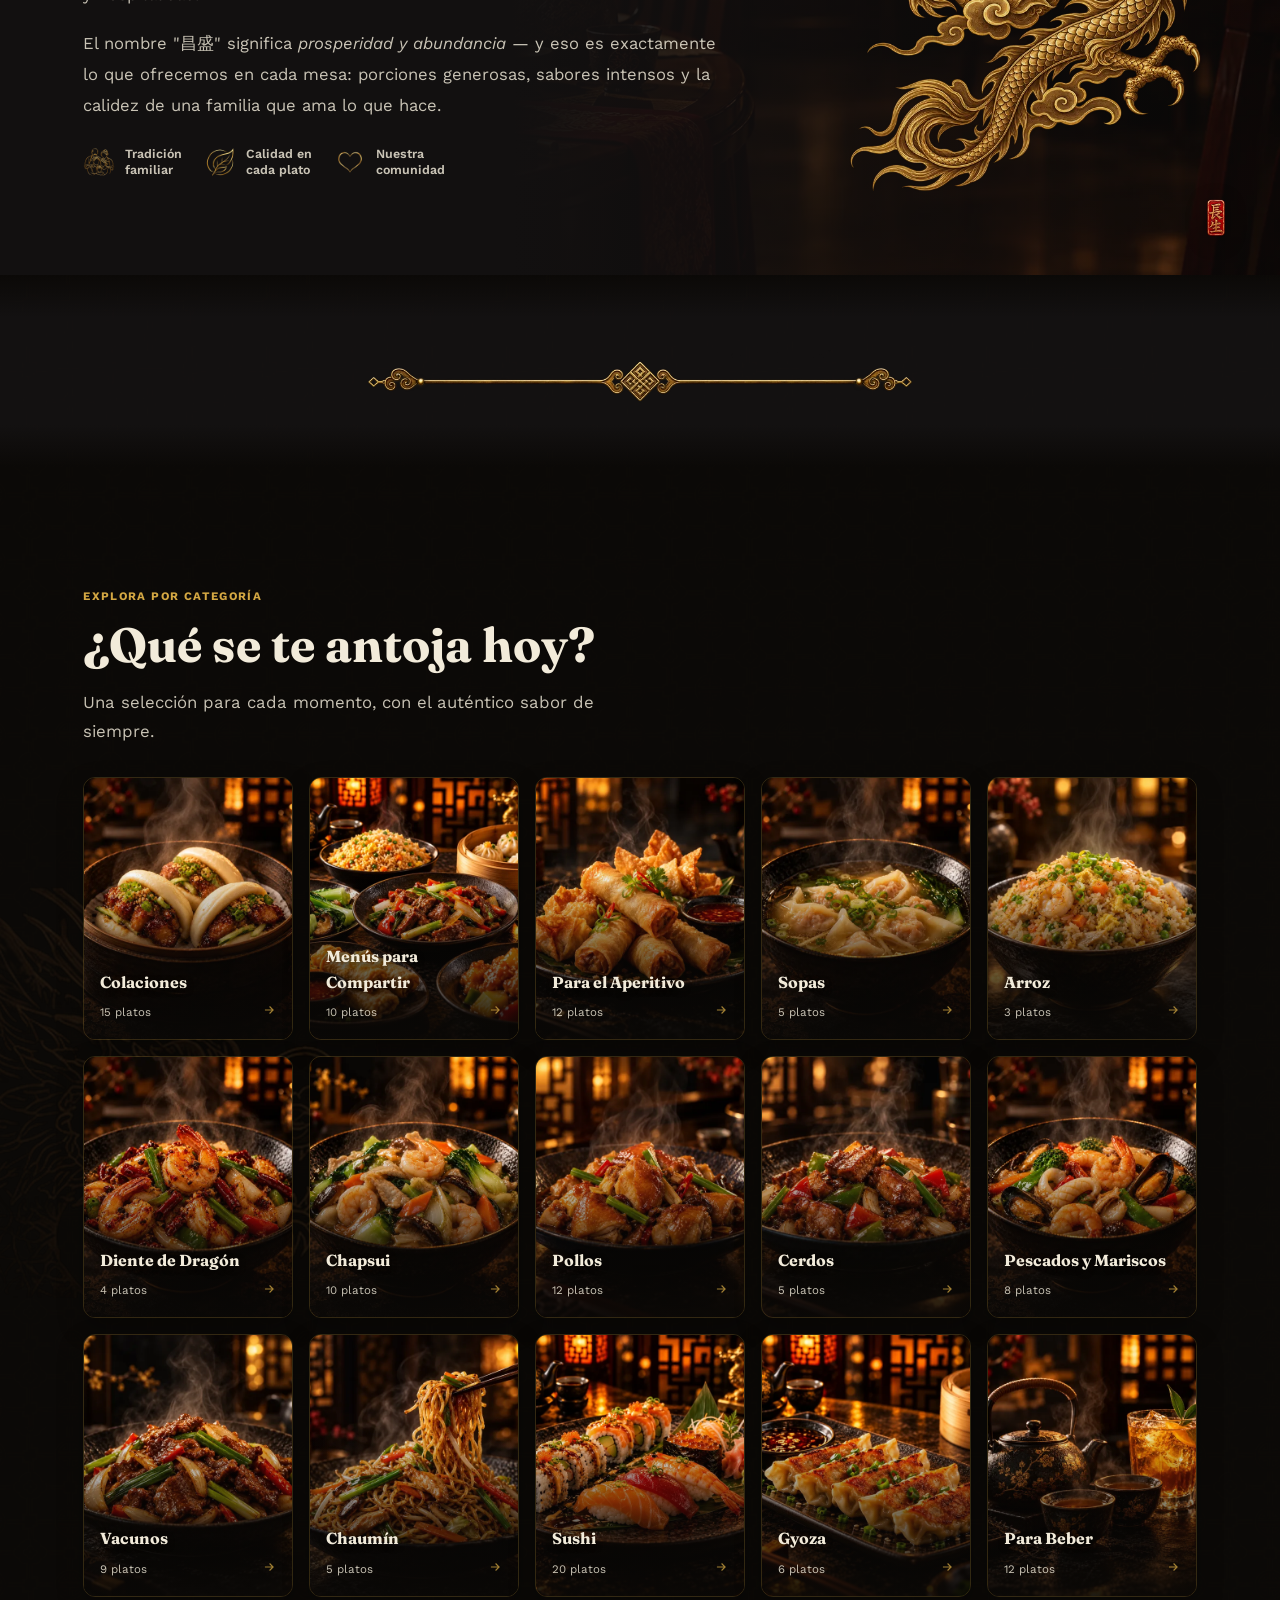
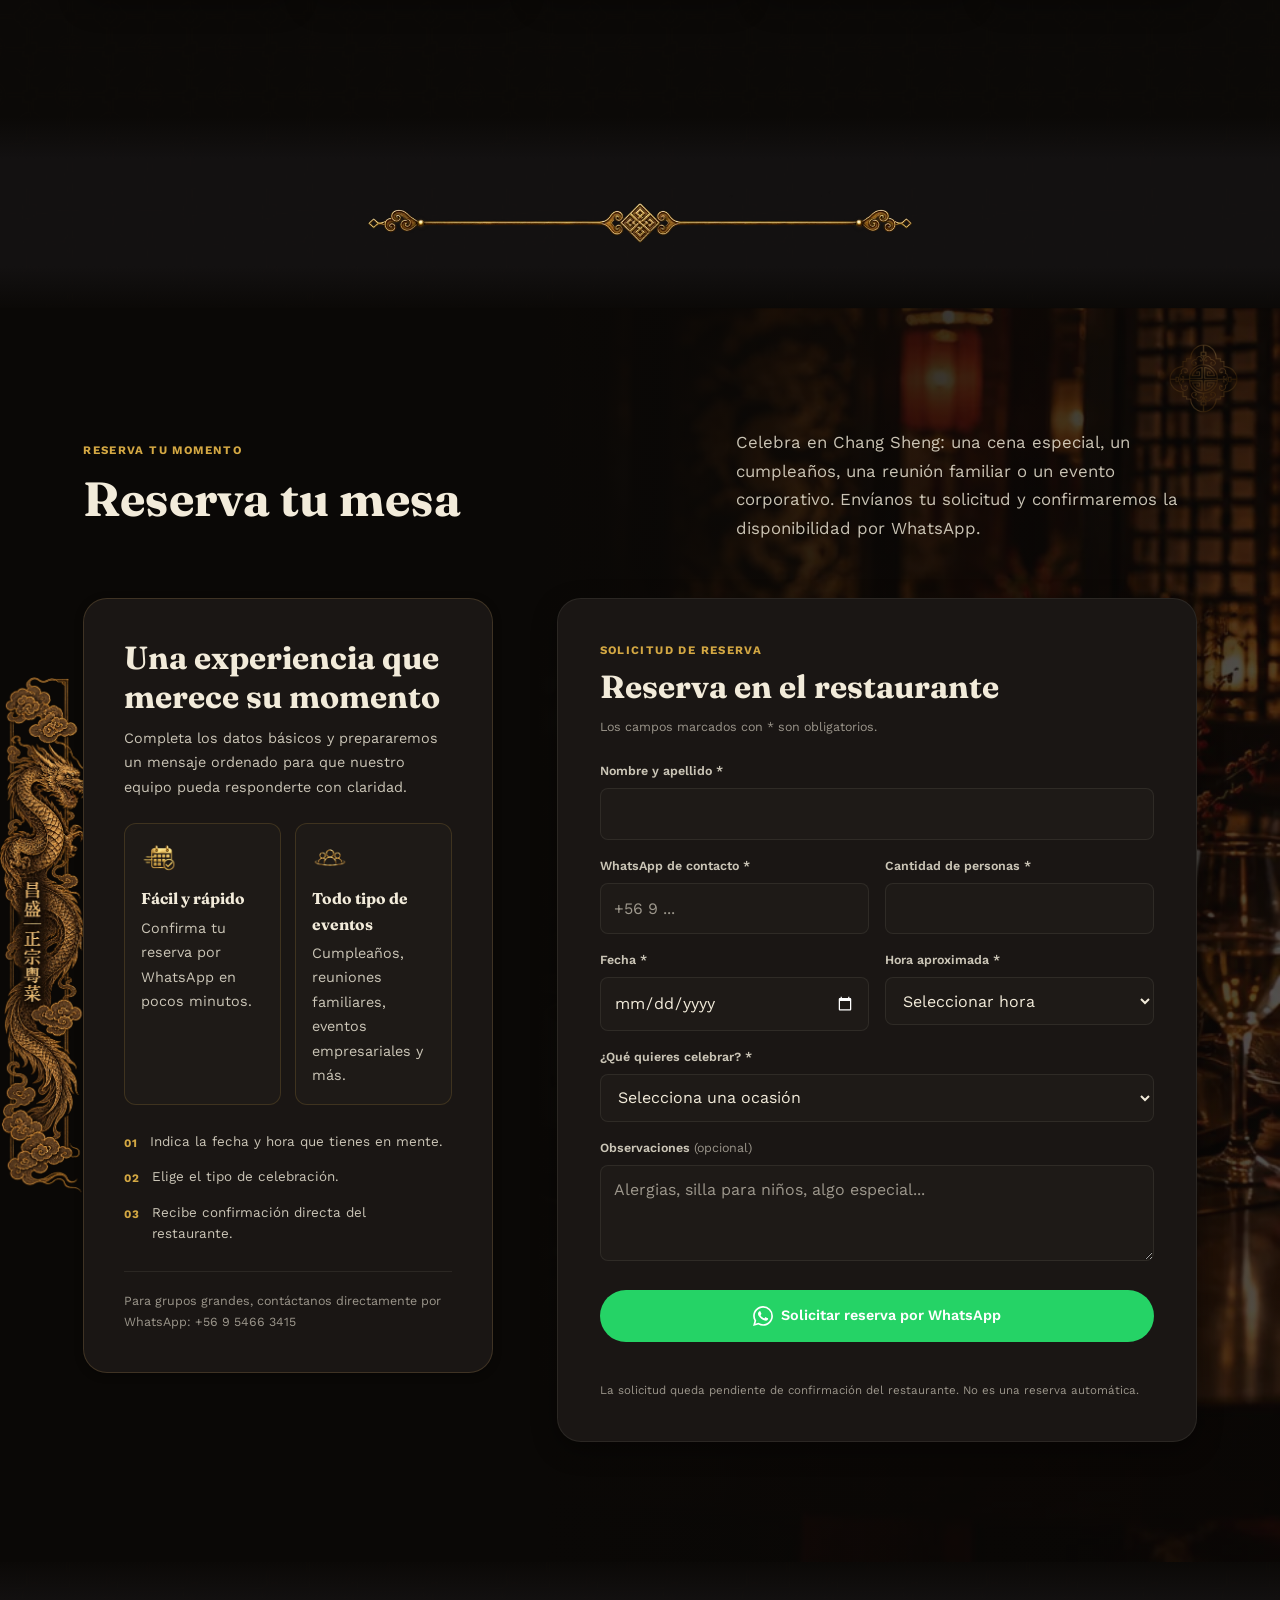
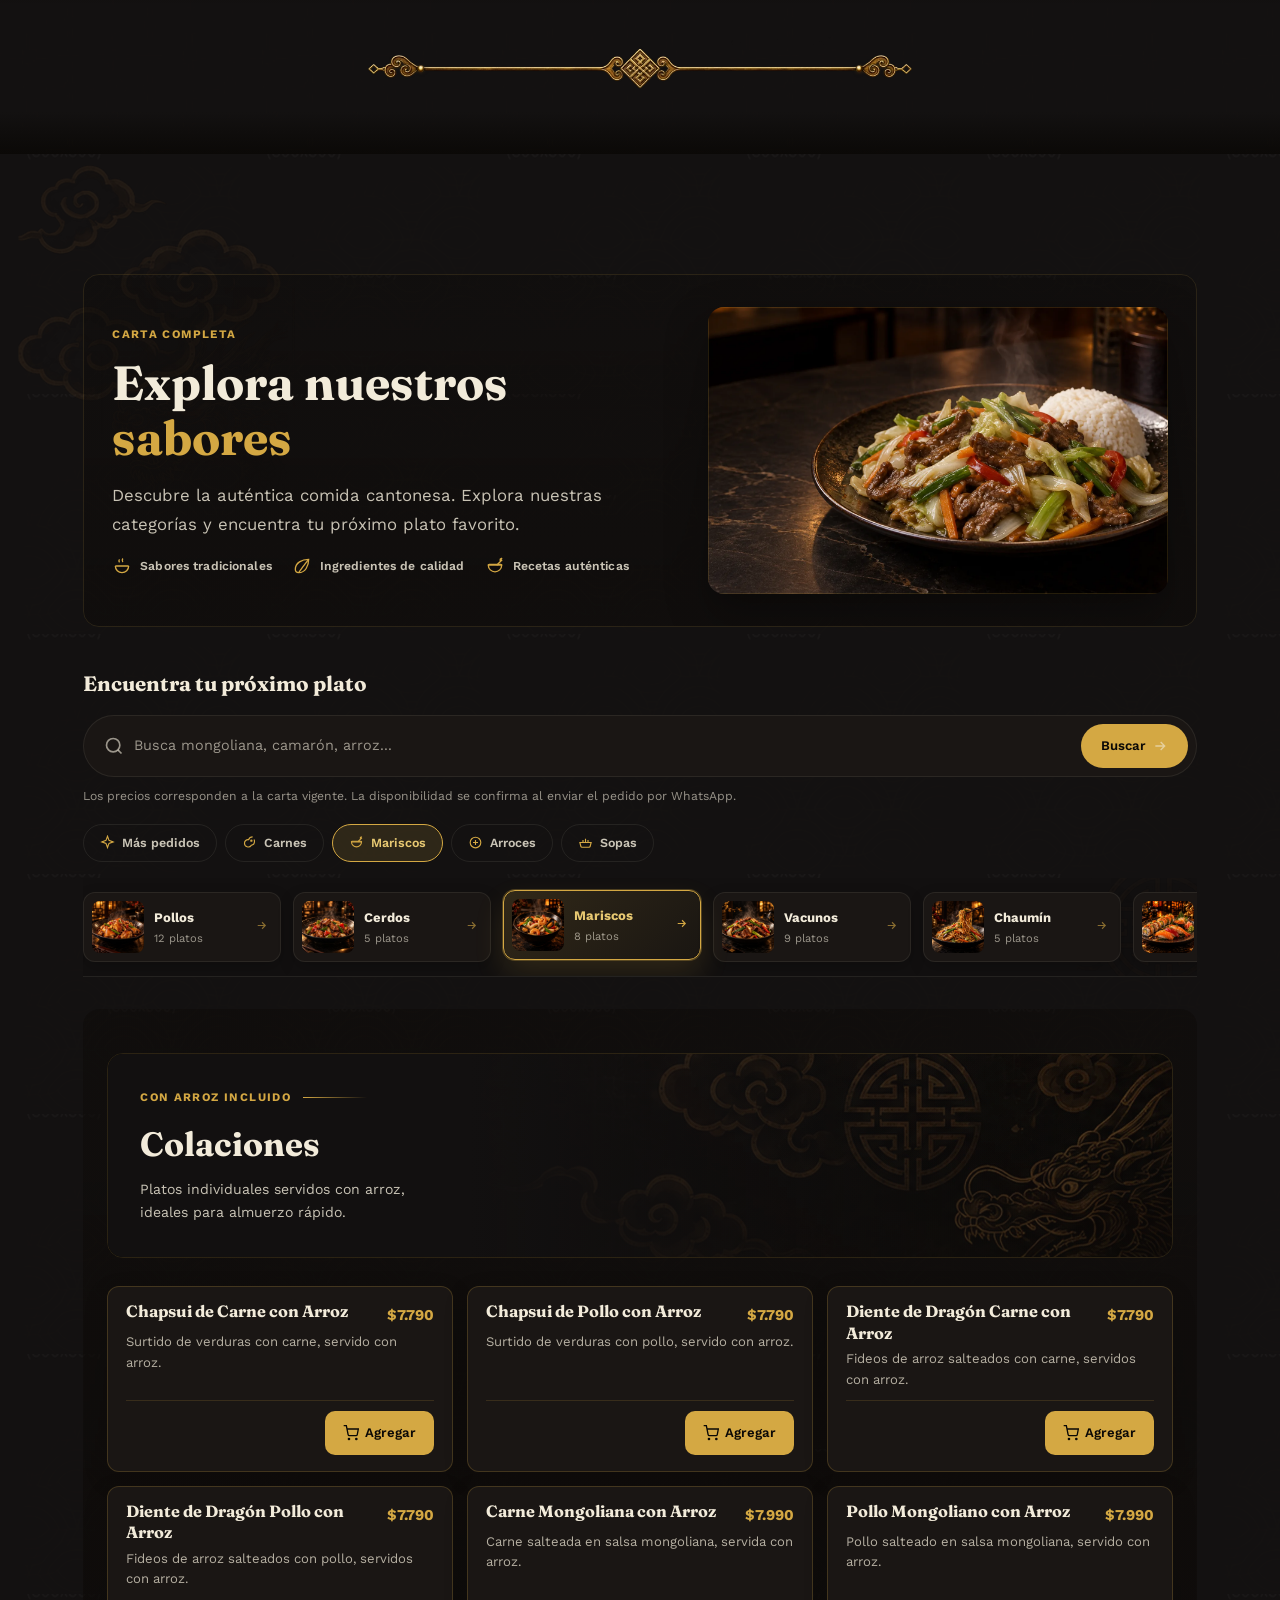
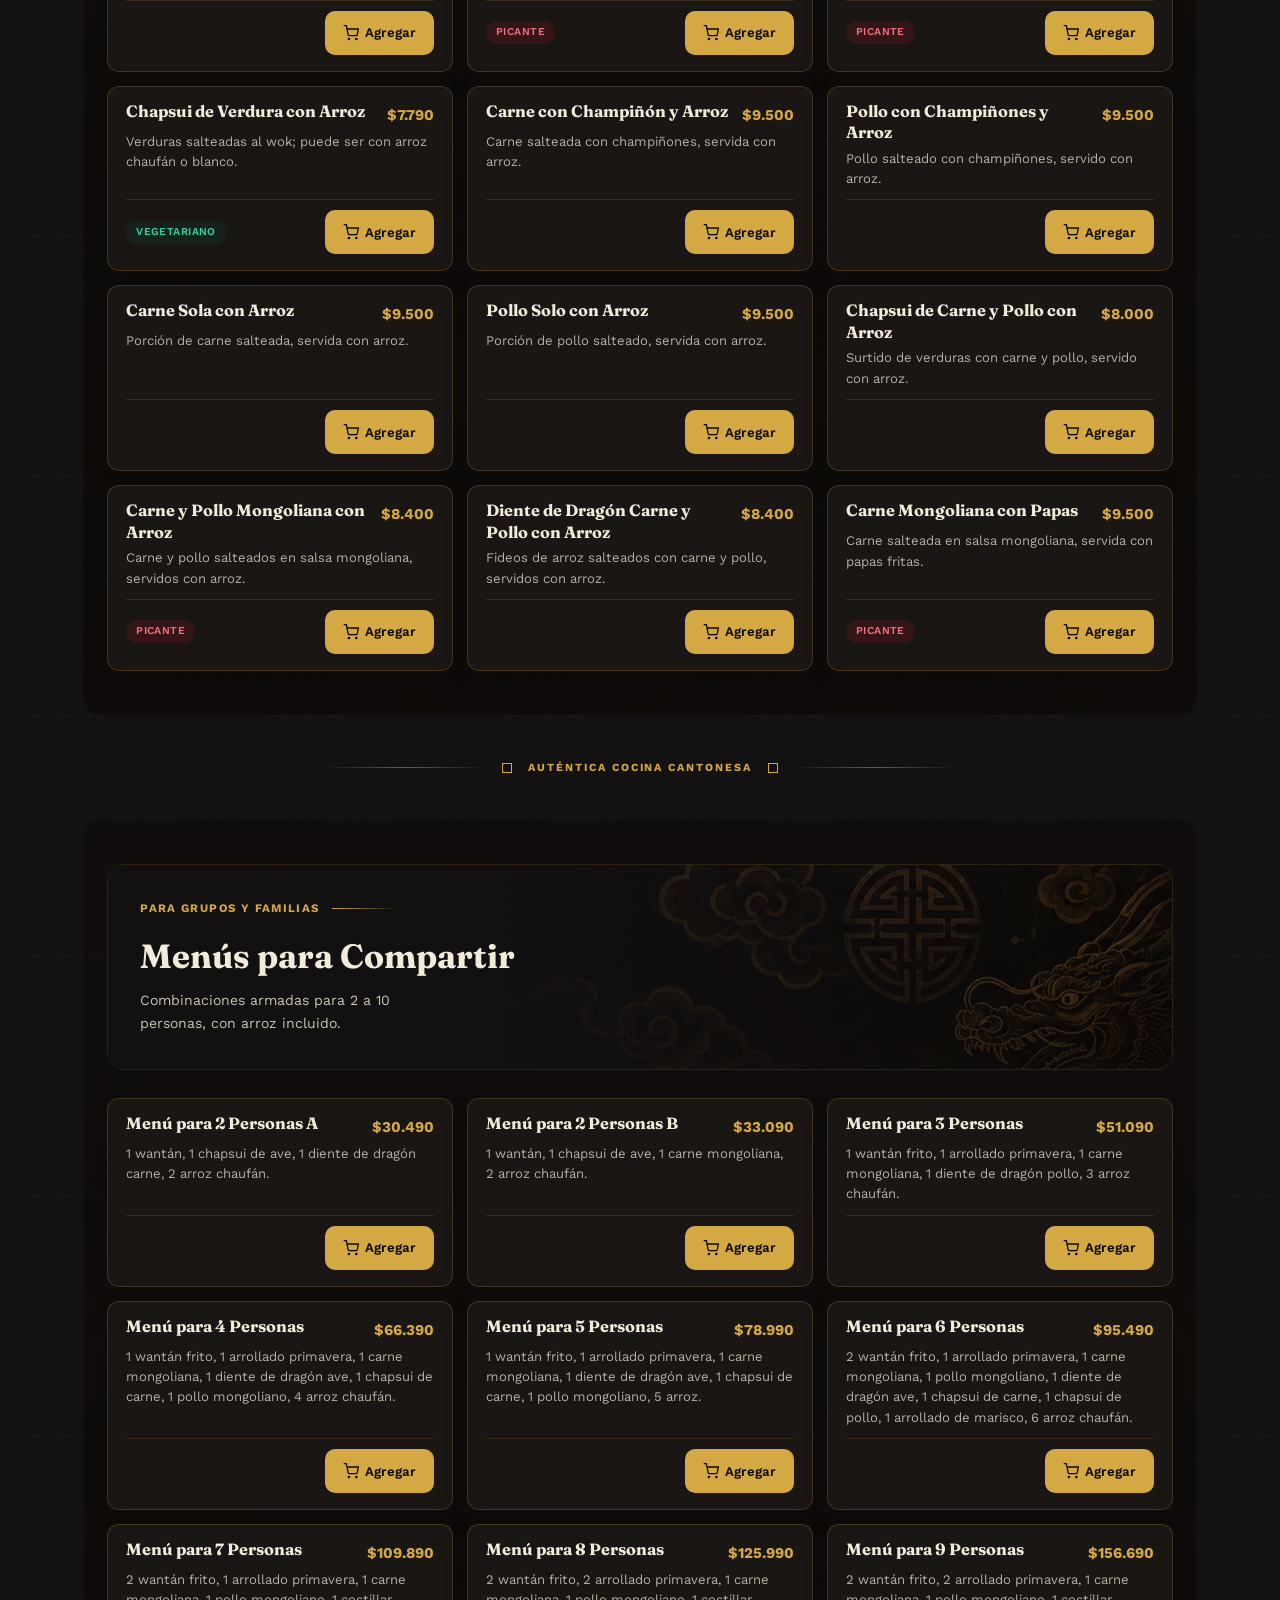
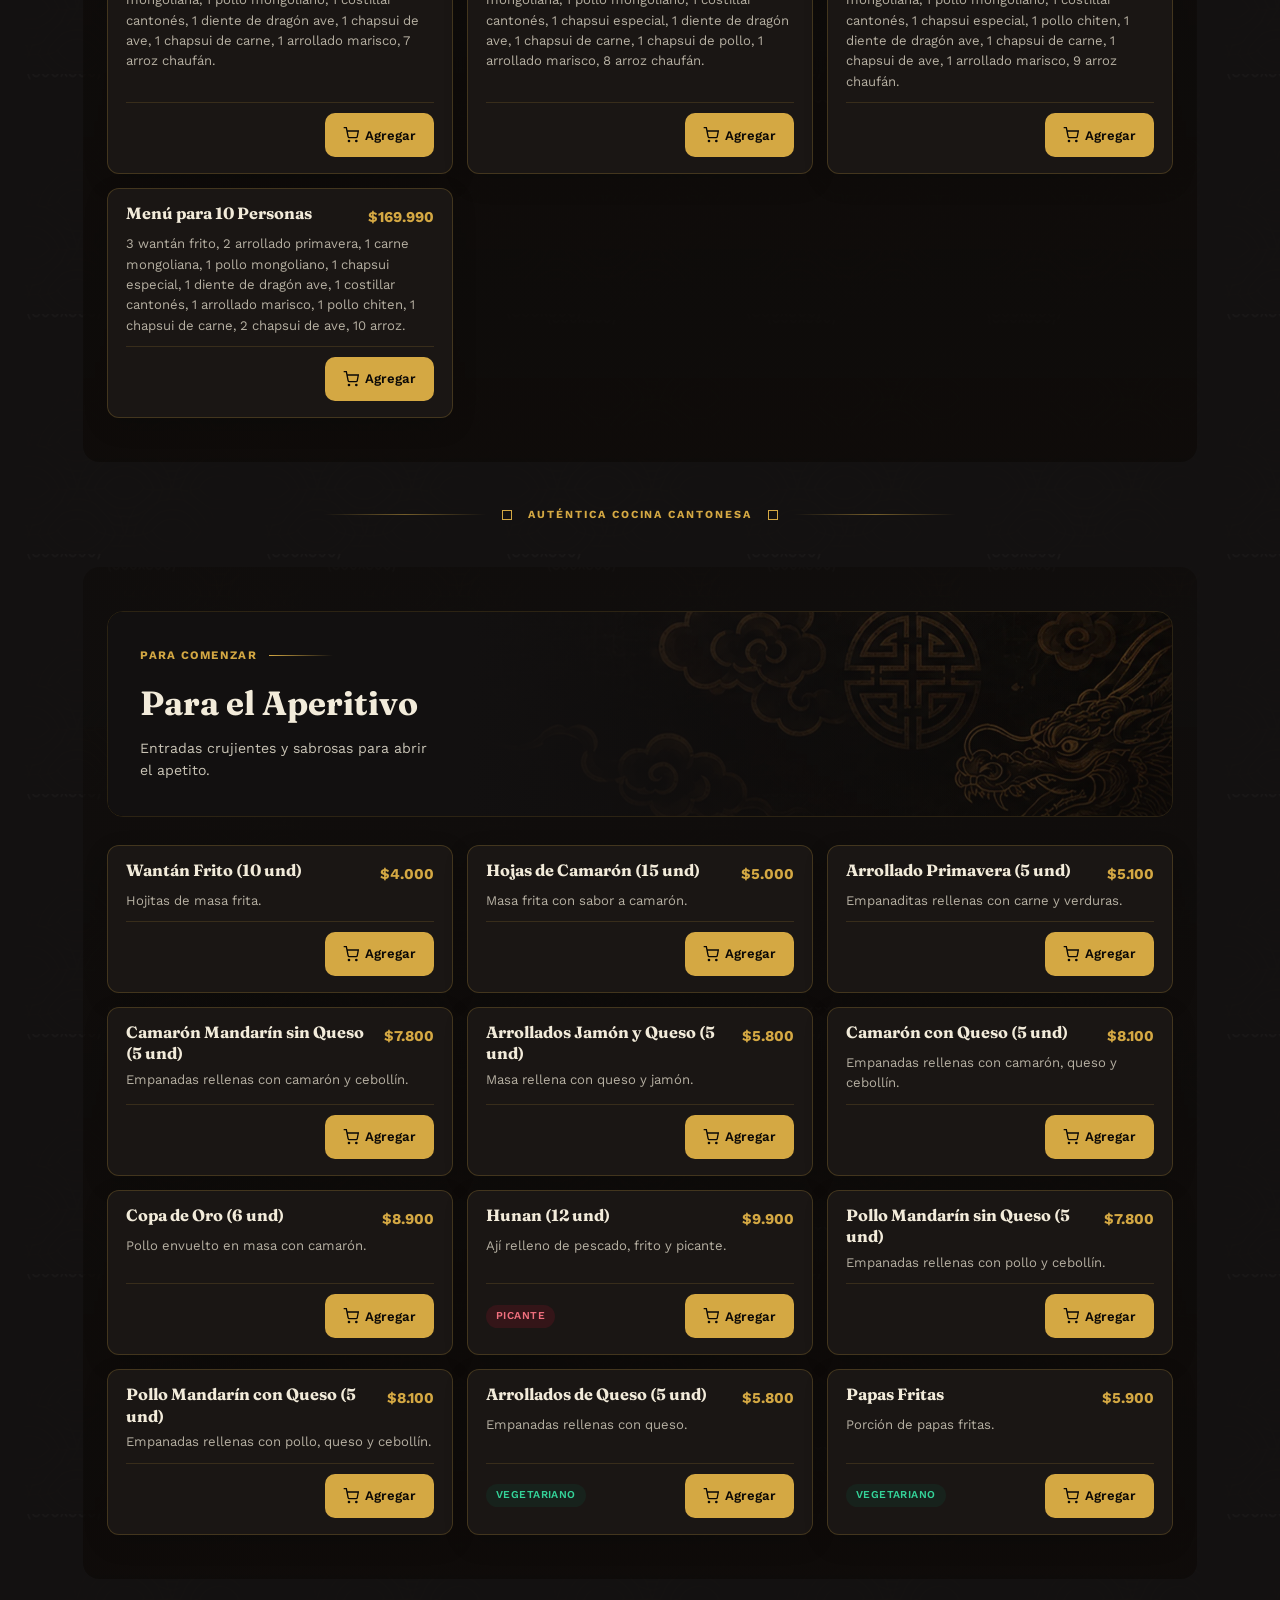
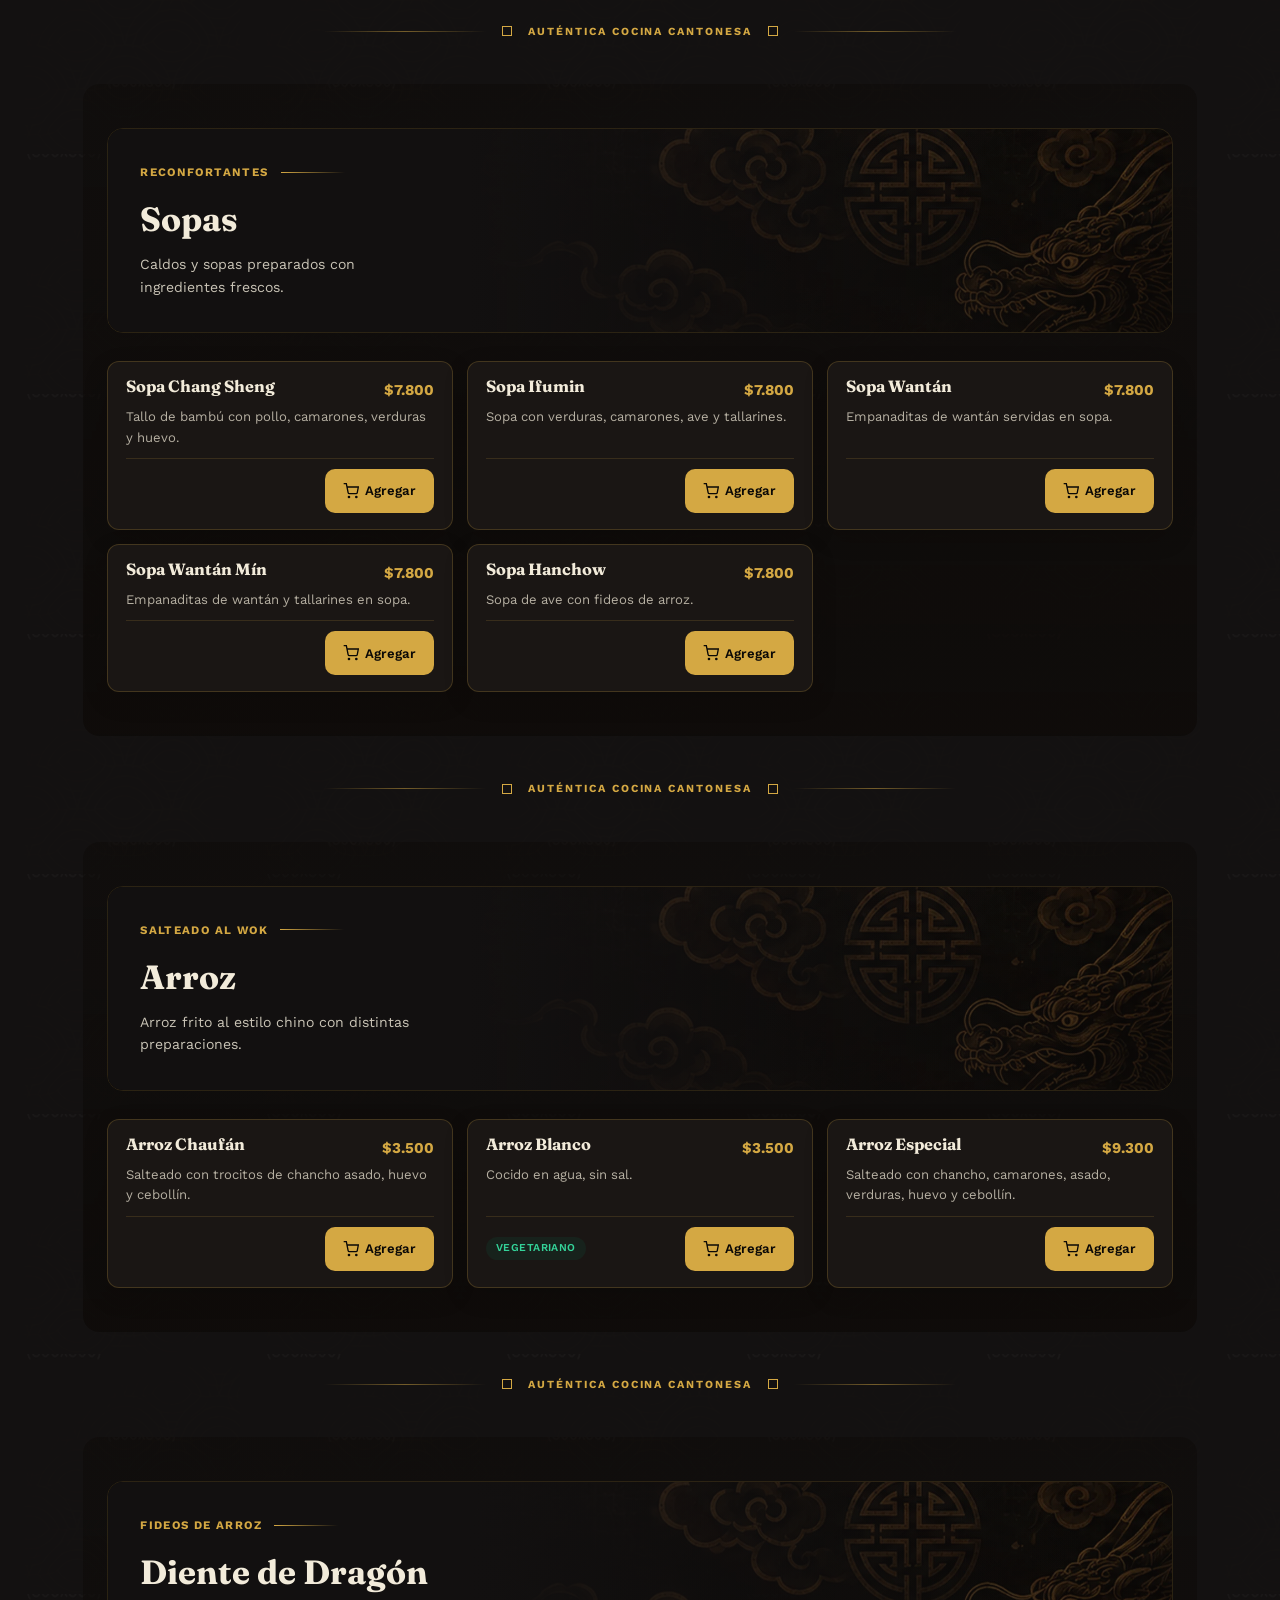
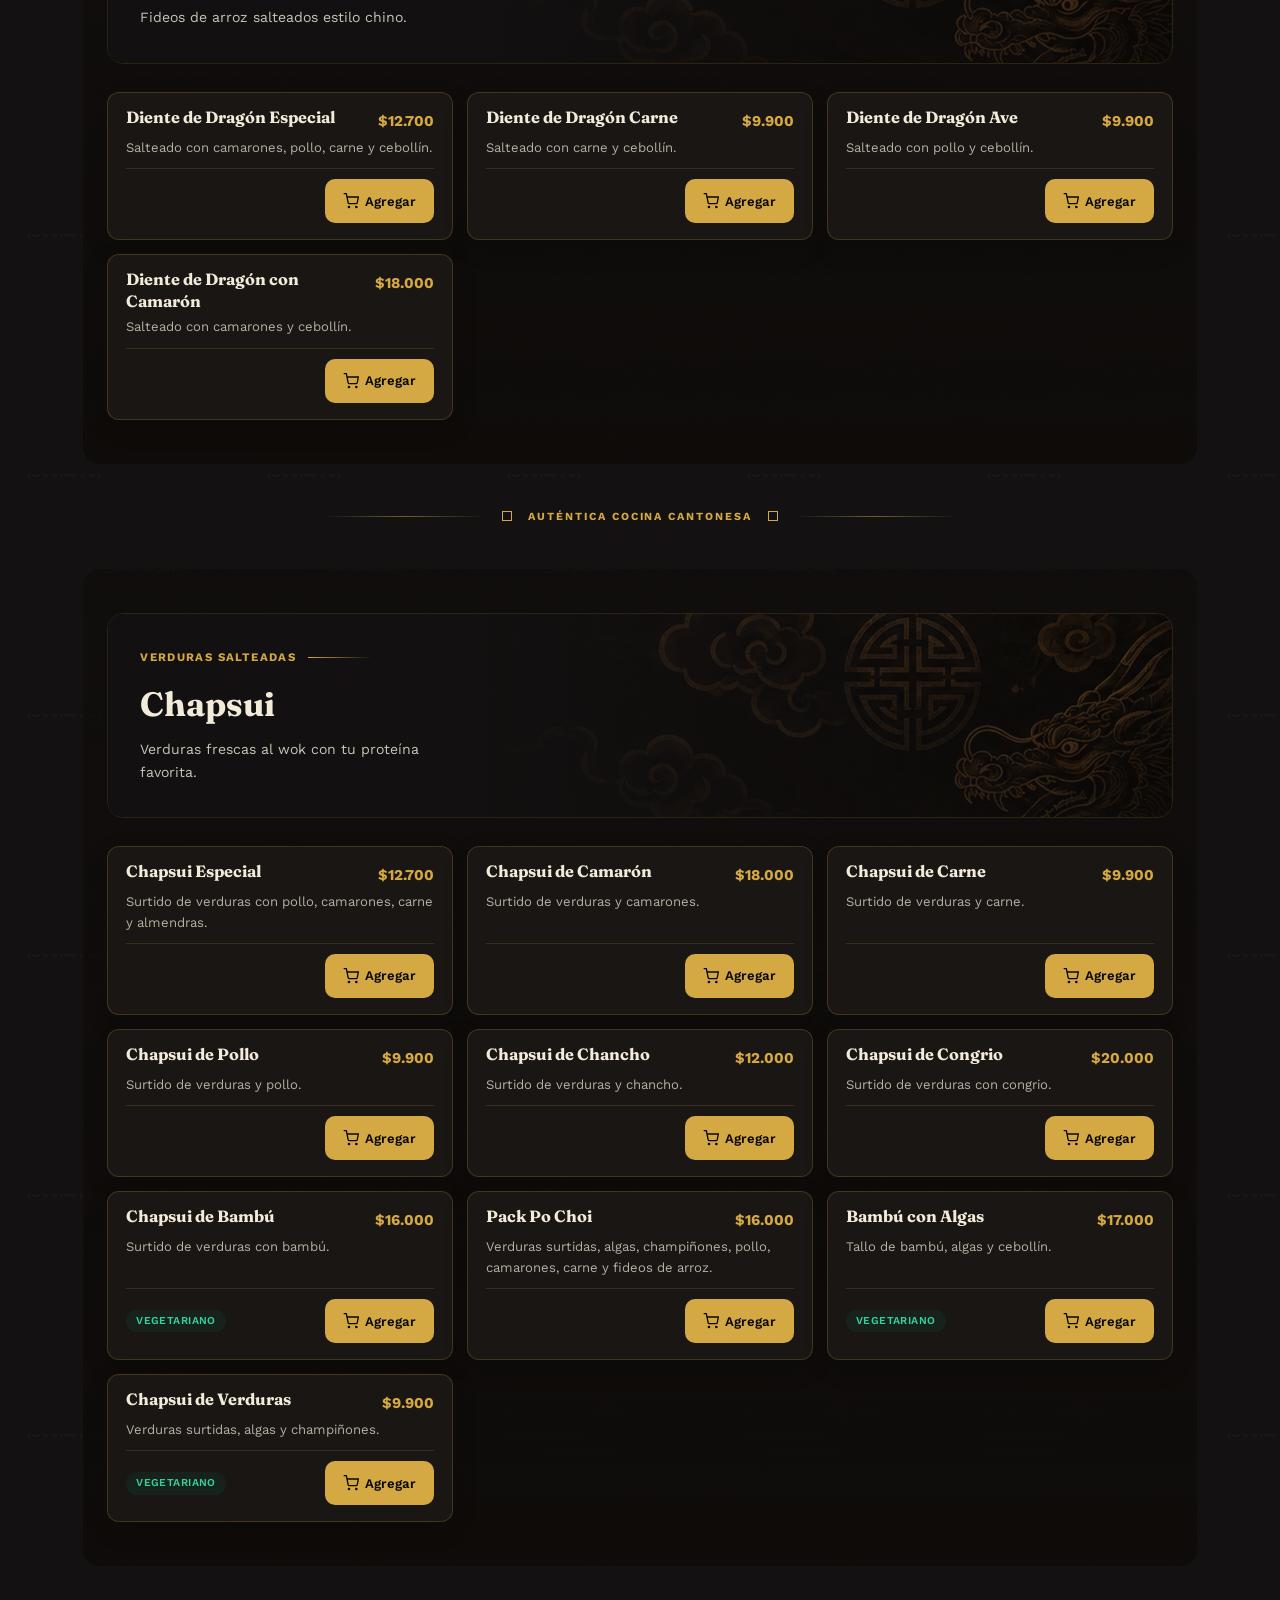
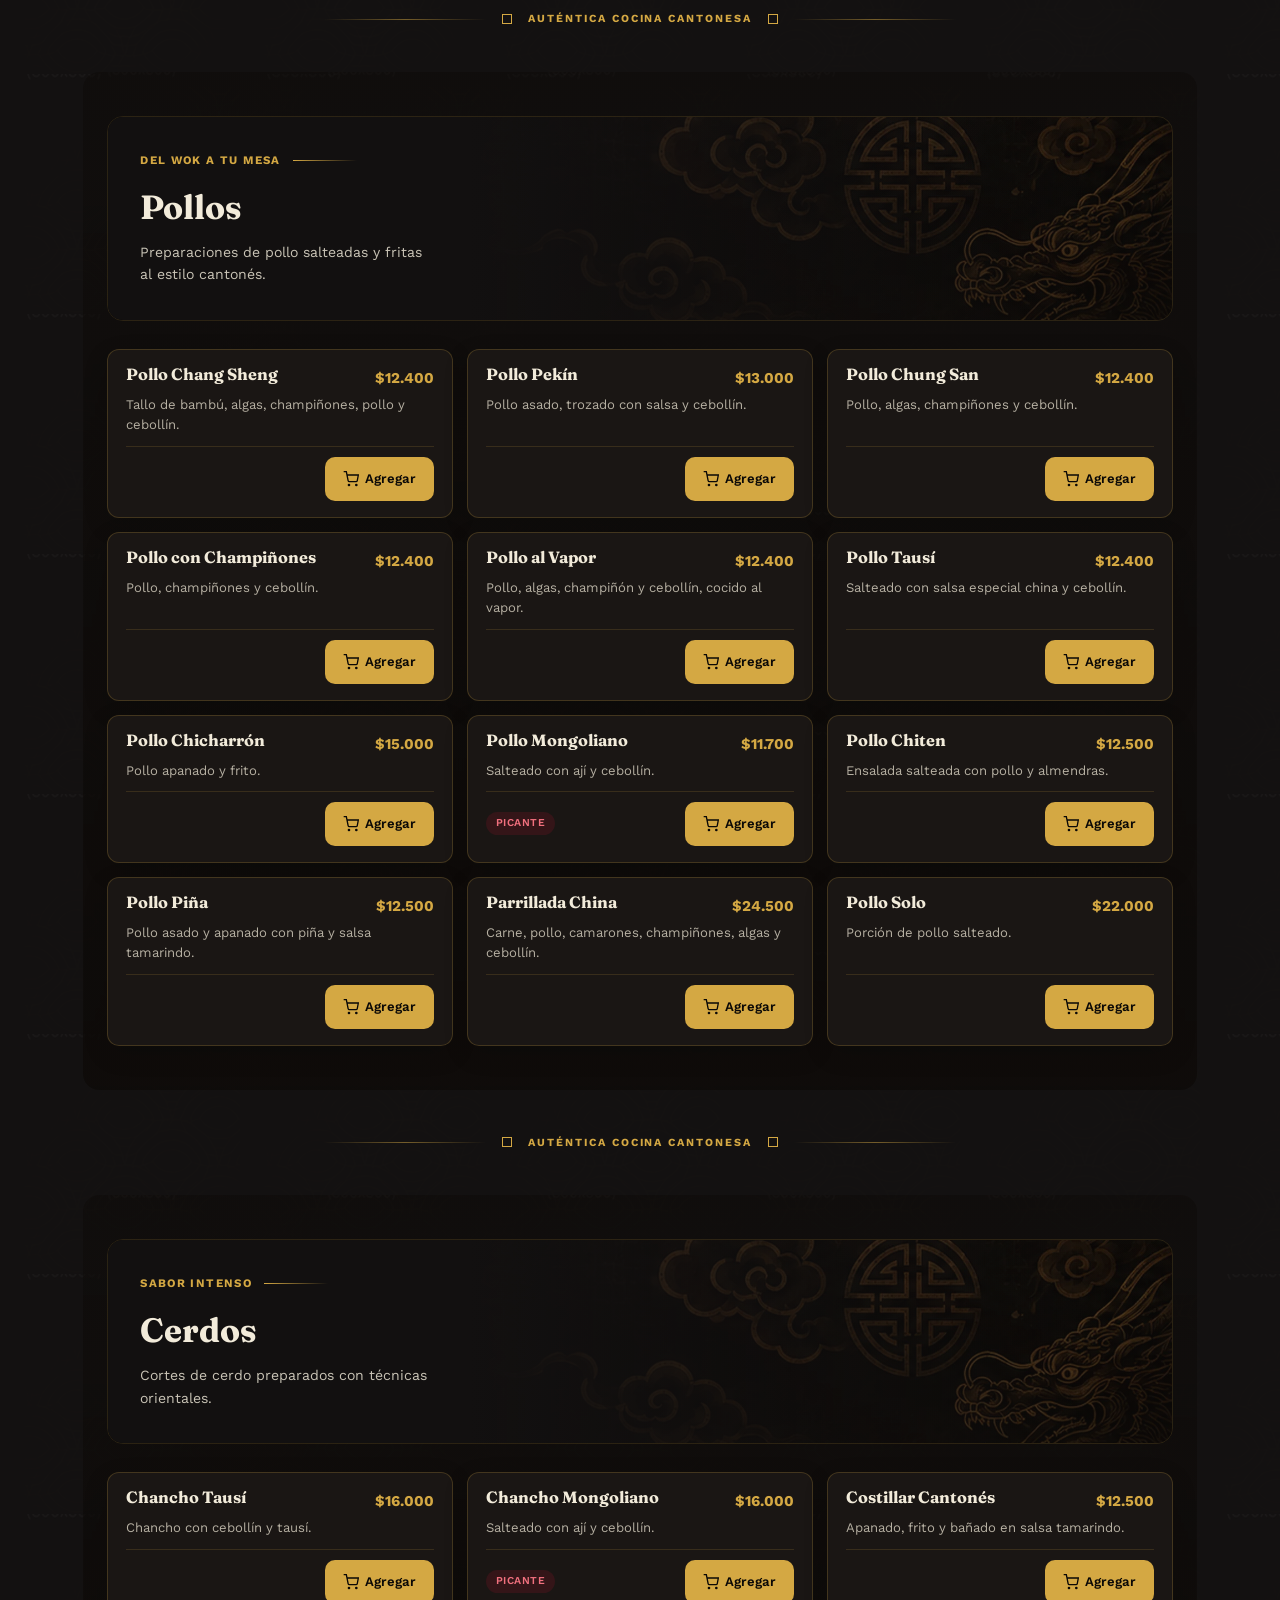
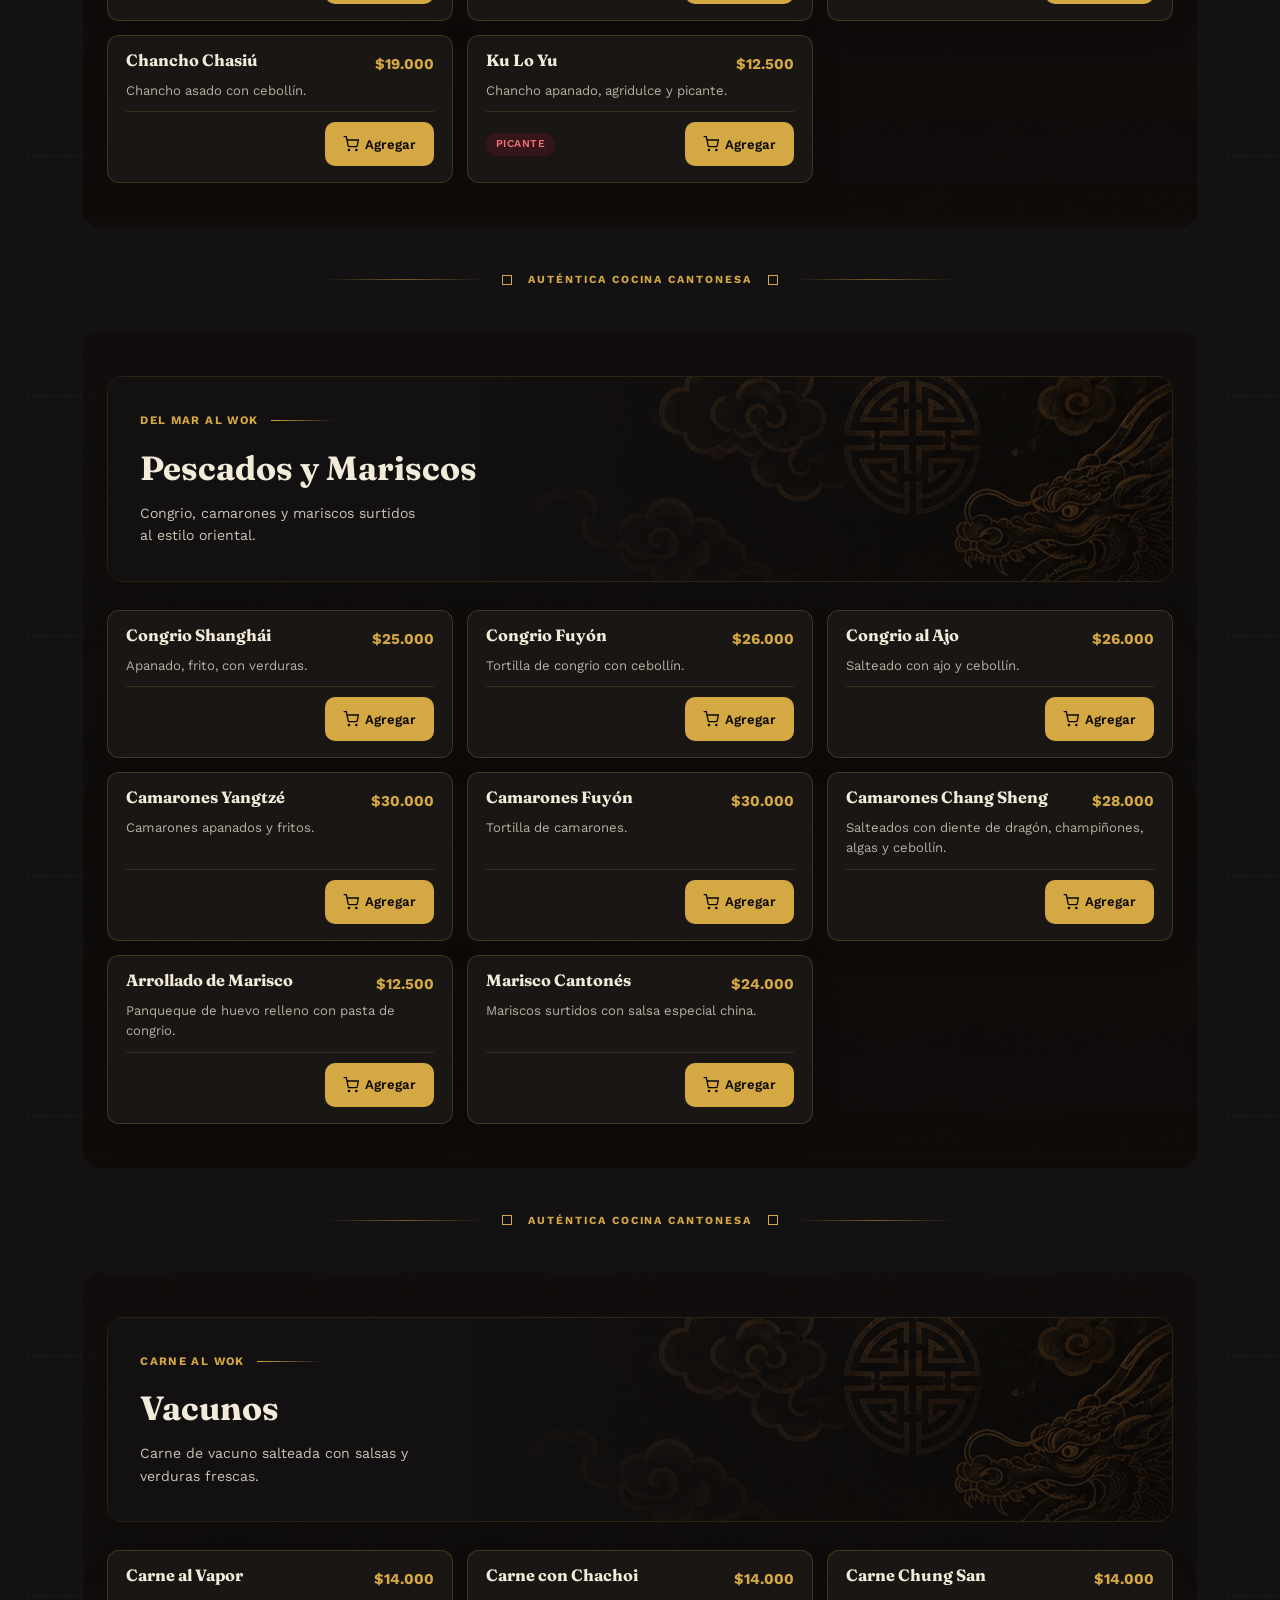
==== commit 18290f15: "Agrega modalidad de entrega, selector de sabor en bebidas y fotos de categorias faltantes - Agrega l" ====
--- a/index.html
+++ b/index.html
@@ -70,7 +70,7 @@
   ]
 }
 </script>
-<link rel="stylesheet" href="css/styles.css?v=20260962">
+<link rel="stylesheet" href="css/styles.css?v=20260965">
 </head>
 <body>
 
@@ -763,7 +763,7 @@
       <aside class="faq-help reveal-up">
         <div class="faq-help__medallion">
           <img class="faq-help__cloud faq-help__cloud--left" src="assets/faq/nube-acento.webp" alt="" width="585" height="275" loading="lazy" aria-hidden="true">
-          <img class="faq-help__icon" src="assets/faq/icon-whatsapp.webp" alt="" width="451" height="433" loading="lazy" aria-hidden="true">
+          <img class="faq-help__icon" src="assets/faq/icon-whatsapp.webp" alt="" width="546" height="431" loading="lazy" aria-hidden="true">
           <img class="faq-help__cloud faq-help__cloud--right" src="assets/faq/nube-acento.webp" alt="" width="585" height="275" loading="lazy" aria-hidden="true">
         </div>
         <h3 class="faq-help__title">¿Necesitas ayuda?</h3>
@@ -775,15 +775,15 @@
         <div class="faq-help__divider" aria-hidden="true"><span></span><i></i><span></span></div>
         <div class="faq-help__features">
           <div class="faq-help__feature">
-            <img src="assets/faq/icon-chat.webp" alt="" width="498" height="357" loading="lazy" aria-hidden="true">
+            <img src="assets/faq/icon-chat.webp" alt="" width="388" height="431" loading="lazy" aria-hidden="true">
             <span>Respuesta rápida</span>
           </div>
           <div class="faq-help__feature">
-            <img src="assets/faq/icon-person.webp" alt="" width="472" height="306" loading="lazy" aria-hidden="true">
+            <img src="assets/faq/icon-person.webp" alt="" width="398" height="431" loading="lazy" aria-hidden="true">
             <span>Atención personalizada</span>
           </div>
           <div class="faq-help__feature">
-            <img src="assets/faq/icon-heart.webp" alt="" width="402" height="411" loading="lazy" aria-hidden="true">
+            <img src="assets/faq/icon-heart.webp" alt="" width="546" height="328" loading="lazy" aria-hidden="true">
             <span>Te ayudamos en tu pedido</span>
           </div>
         </div>
@@ -904,12 +904,25 @@
   </div>
 </div>
 
+<!-- ═══ VARIANT (SABOR) BOTTOM SHEET ═══ -->
+<div class="bottom-sheet" id="variant-sheet" role="dialog" aria-labelledby="variant-title" aria-modal="true" aria-hidden="true" inert>
+  <div class="bs-handle"></div>
+  <div class="bs-header">
+    <h2 id="variant-title">Elige el sabor</h2>
+    <button class="bs-close" id="variant-close" type="button" aria-label="Cerrar">&times;</button>
+  </div>
+  <div class="bs-body">
+    <p class="variant-title" id="variant-subtitle"></p>
+    <div class="variant-options" id="variant-options-list"></div>
+  </div>
+</div>
+
 <!-- ═══ TOAST ═══ -->
 <div class="toast" id="toast" role="status" aria-live="polite"></div>
 
 <!-- ═══ SCRIPTS ═══ -->
 <script defer src="lib/gsap.min.js?v=20260916"></script>
 <script defer src="lib/ScrollTrigger.min.js?v=20260916"></script>
-<script defer src="js/main.js?v=20260934"></script>
+<script defer src="js/main.js?v=20260935"></script>
 </body>
 </html>
--- a/css/styles.css
+++ b/css/styles.css
@@ -44,7 +44,7 @@
   --cat-h:56px;
 }
 
-html{scroll-behavior:smooth;-webkit-text-size-adjust:100%;font-size:16px}
+html{scroll-behavior:smooth;-webkit-text-size-adjust:100%;font-size:16px;overflow-x:hidden}
 body{
   font-family:var(--font-body);
   background:var(--bg);
@@ -1019,11 +1019,6 @@
   position:relative;
 }
 .cat-link__thumb img{width:100%;height:100%;object-fit:cover;transition:transform .45s cubic-bezier(.4,0,.2,1)}
-.cat-link__thumb--mark{
-  display:flex;align-items:center;justify-content:center;
-  font-size:22px;line-height:1;
-  background:linear-gradient(135deg,rgba(212,168,67,.18),rgba(212,168,67,.05));
-}
 .cat-link__body{
   flex:1;min-width:0;
   display:flex;flex-direction:column;gap:2px;
@@ -1188,21 +1183,6 @@
   padding-top:10px;border-top:1px solid rgba(212,168,67,.16);
 }
 .product-card__badges{display:flex;flex-wrap:wrap;gap:6px}
-
-/* Bebidas — tarjeta de formato con selector de sabor */
-.format-flavor{margin-bottom:auto;padding-bottom:10px}
-.format-flavor__label{
-  display:block;font-size:.7rem;font-weight:600;
-  color:var(--cream-muted);text-transform:uppercase;letter-spacing:.06em;
-  margin-bottom:6px;
-}
-.format-flavor__select{
-  width:100%;padding:9px 12px;
-  background:var(--bg-elevated);color:var(--cream);
-  border:1px solid var(--border);border-radius:var(--radius-sm);
-  font-size:.85rem;
-}
-.format-flavor__select:focus{outline:2px solid rgba(212,168,67,.35);outline-offset:1px}
 
 /* Badges — color identifica solo la etiqueta, no la tarjeta completa */
 .badge{
@@ -1653,7 +1633,7 @@
 }
 .section--faq::after{
   content:'';position:absolute;inset:0;z-index:-1;pointer-events:none;
-  background:linear-gradient(180deg,rgba(10,8,6,.4),transparent 20%,transparent 80%,rgba(10,8,6,.5));
+  background:linear-gradient(180deg,rgba(10,8,6,.62) 0%,rgba(10,8,6,.74) 50%,rgba(10,8,6,.62) 100%);
 }
 .faq-title-row{display:flex;align-items:center;gap:16px}
 .faq-title-row .section-title{margin-bottom:0}
@@ -2065,8 +2045,10 @@
   top:3px;left:3px;right:3px;bottom:3px;
   background:var(--gold);border-radius:50%;
 }
-.variant-opt__label{flex:1;font-size:.9rem;font-weight:500}
+.variant-opt__label{flex:1;text-align:left;font-size:.9rem;font-weight:500}
 .variant-opt__price{font-size:.85rem;font-weight:600;color:var(--cream-muted)}
+.variant-opt__arrow{flex-shrink:0;color:var(--gold);opacity:.7;transition:transform .2s,opacity .2s}
+.variant-opt:hover .variant-opt__arrow{opacity:1;transform:translateX(3px)}
 .variant-error{color:var(--accent);font-size:.8rem;font-weight:500;margin-top:8px;display:none}
 .variant-error.show{display:block}
 
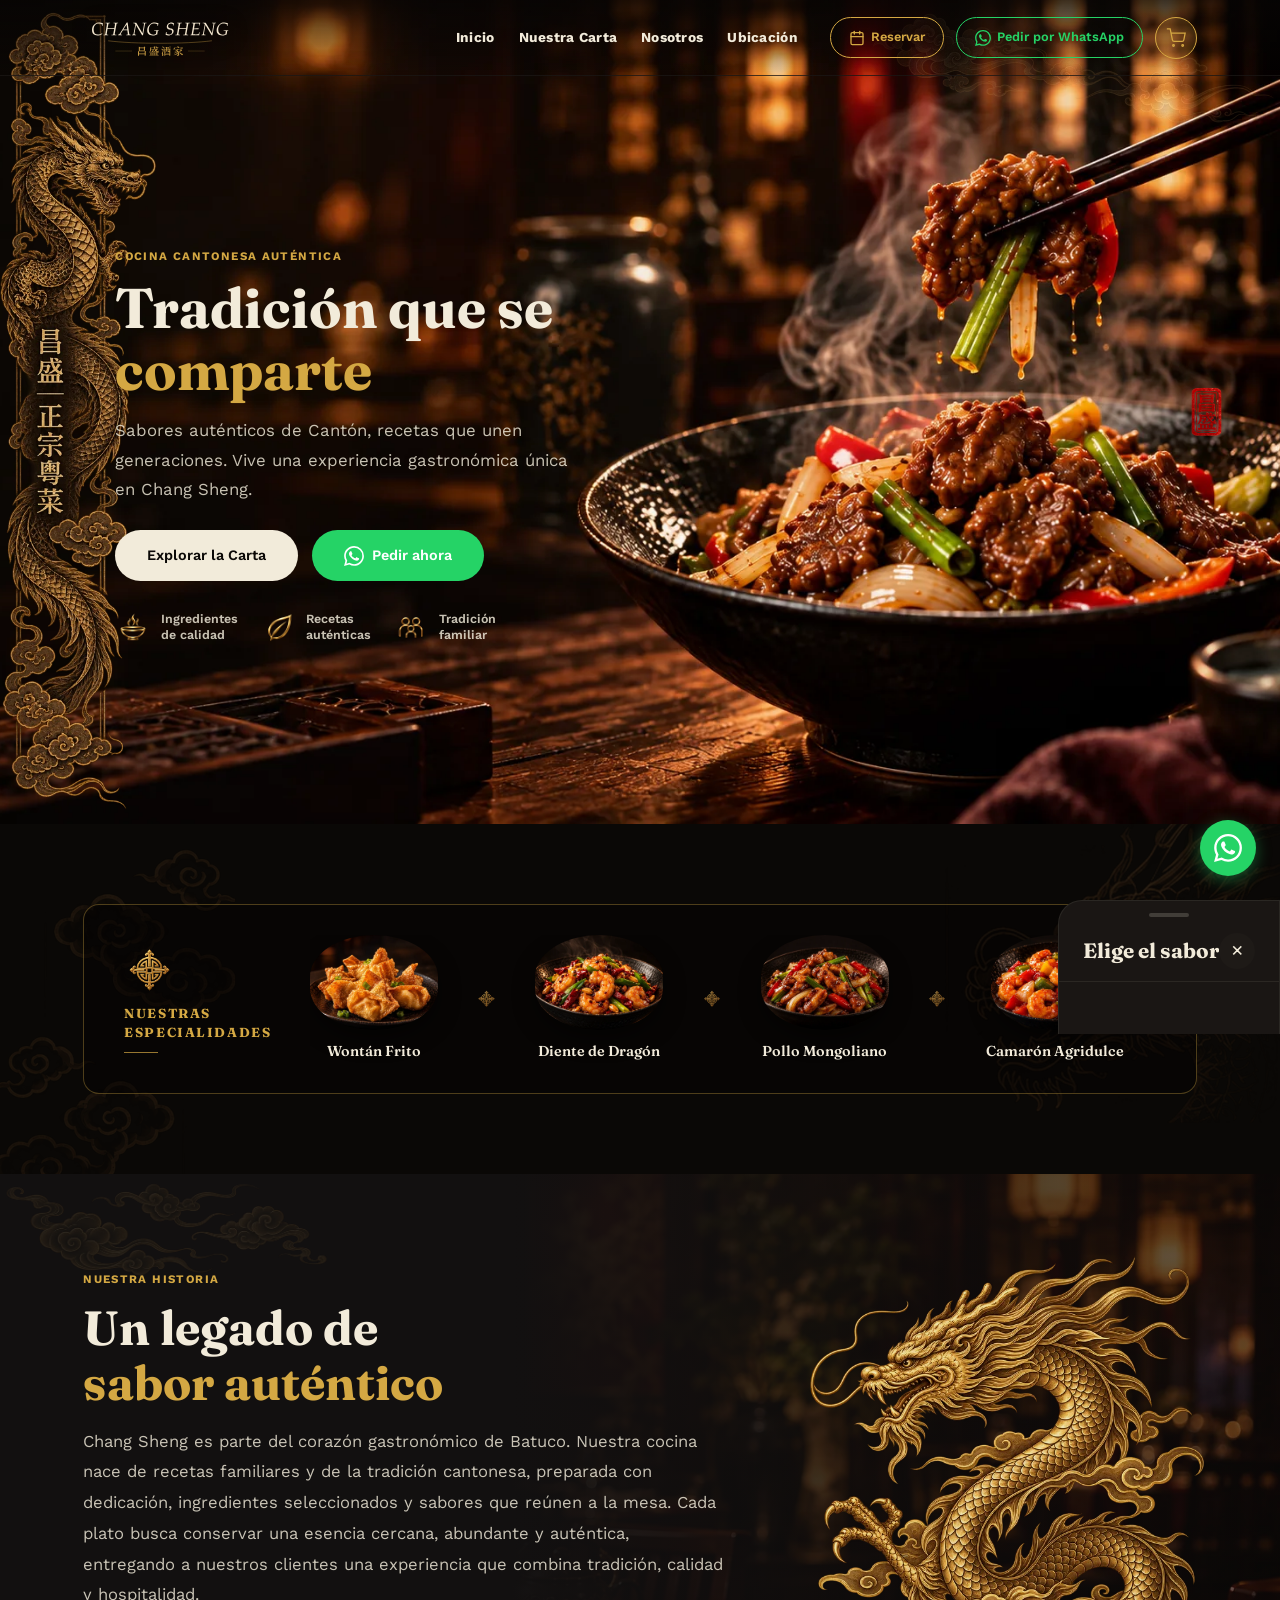
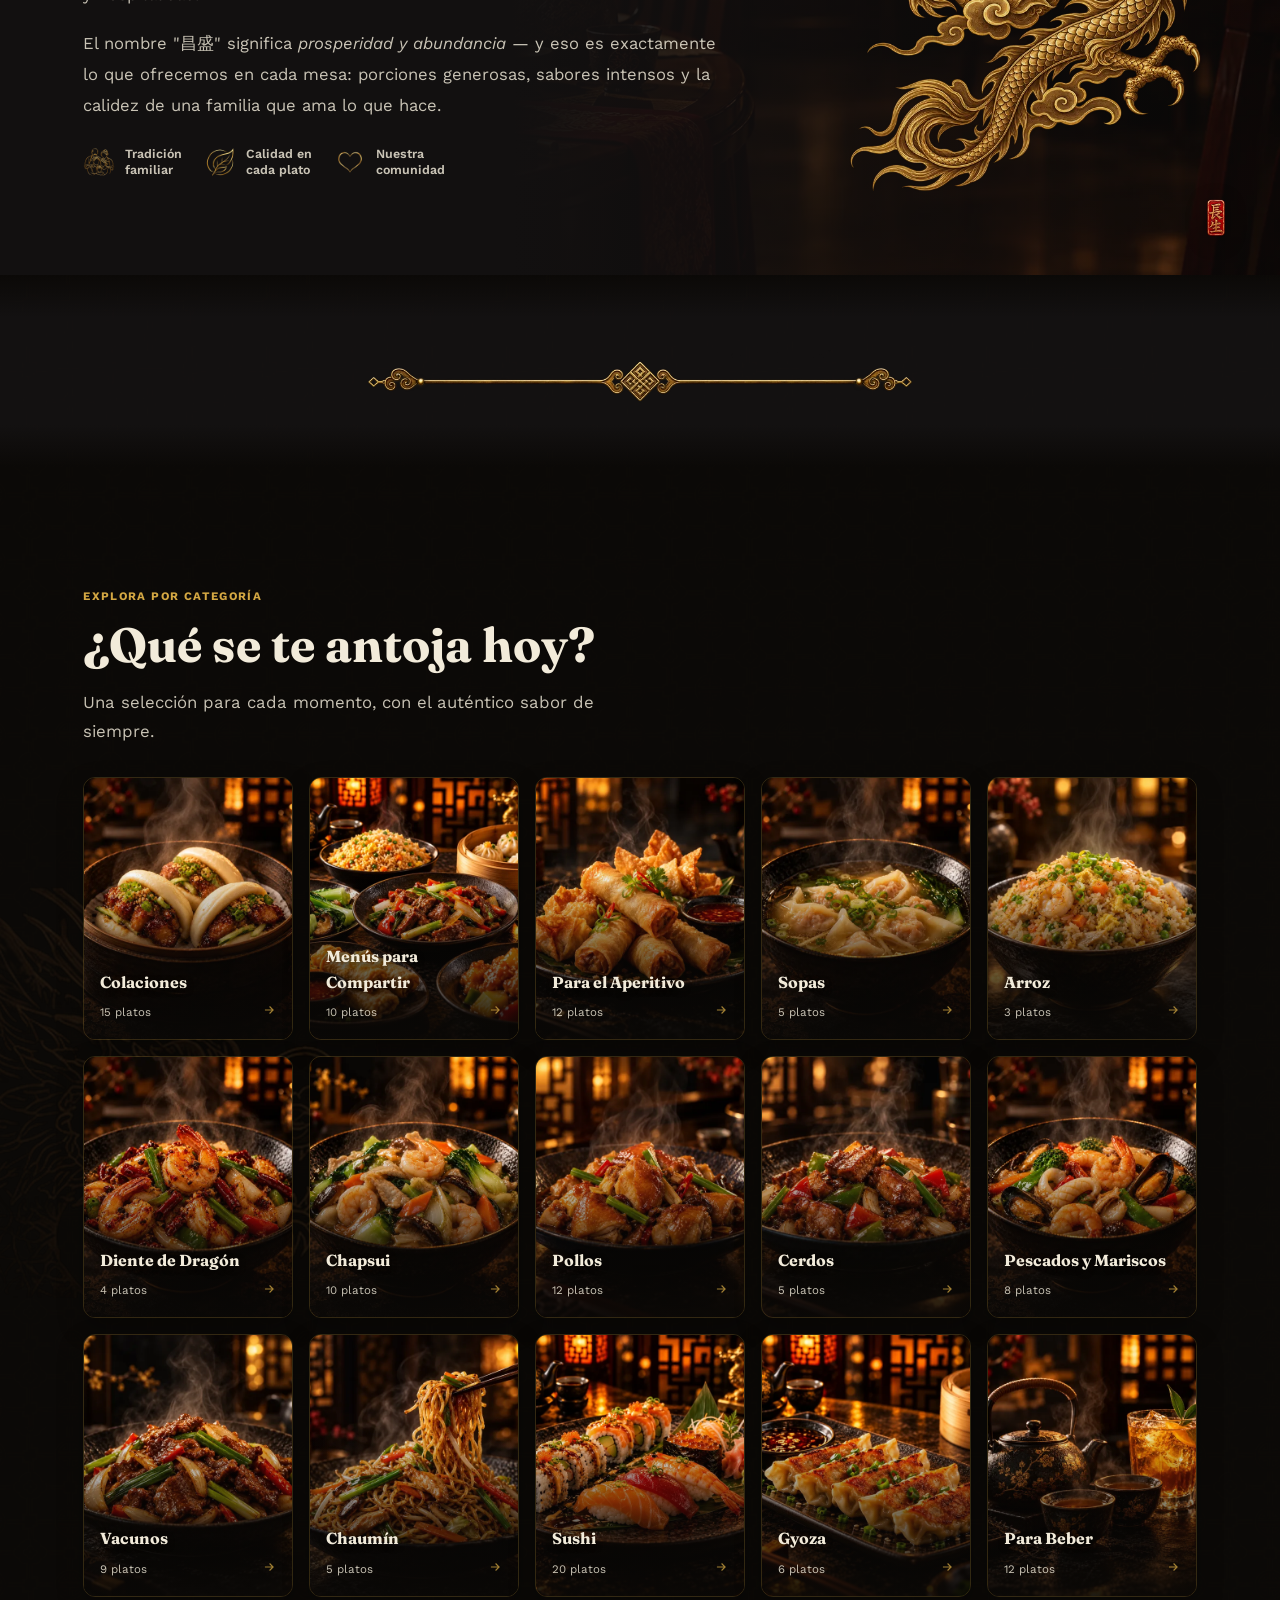
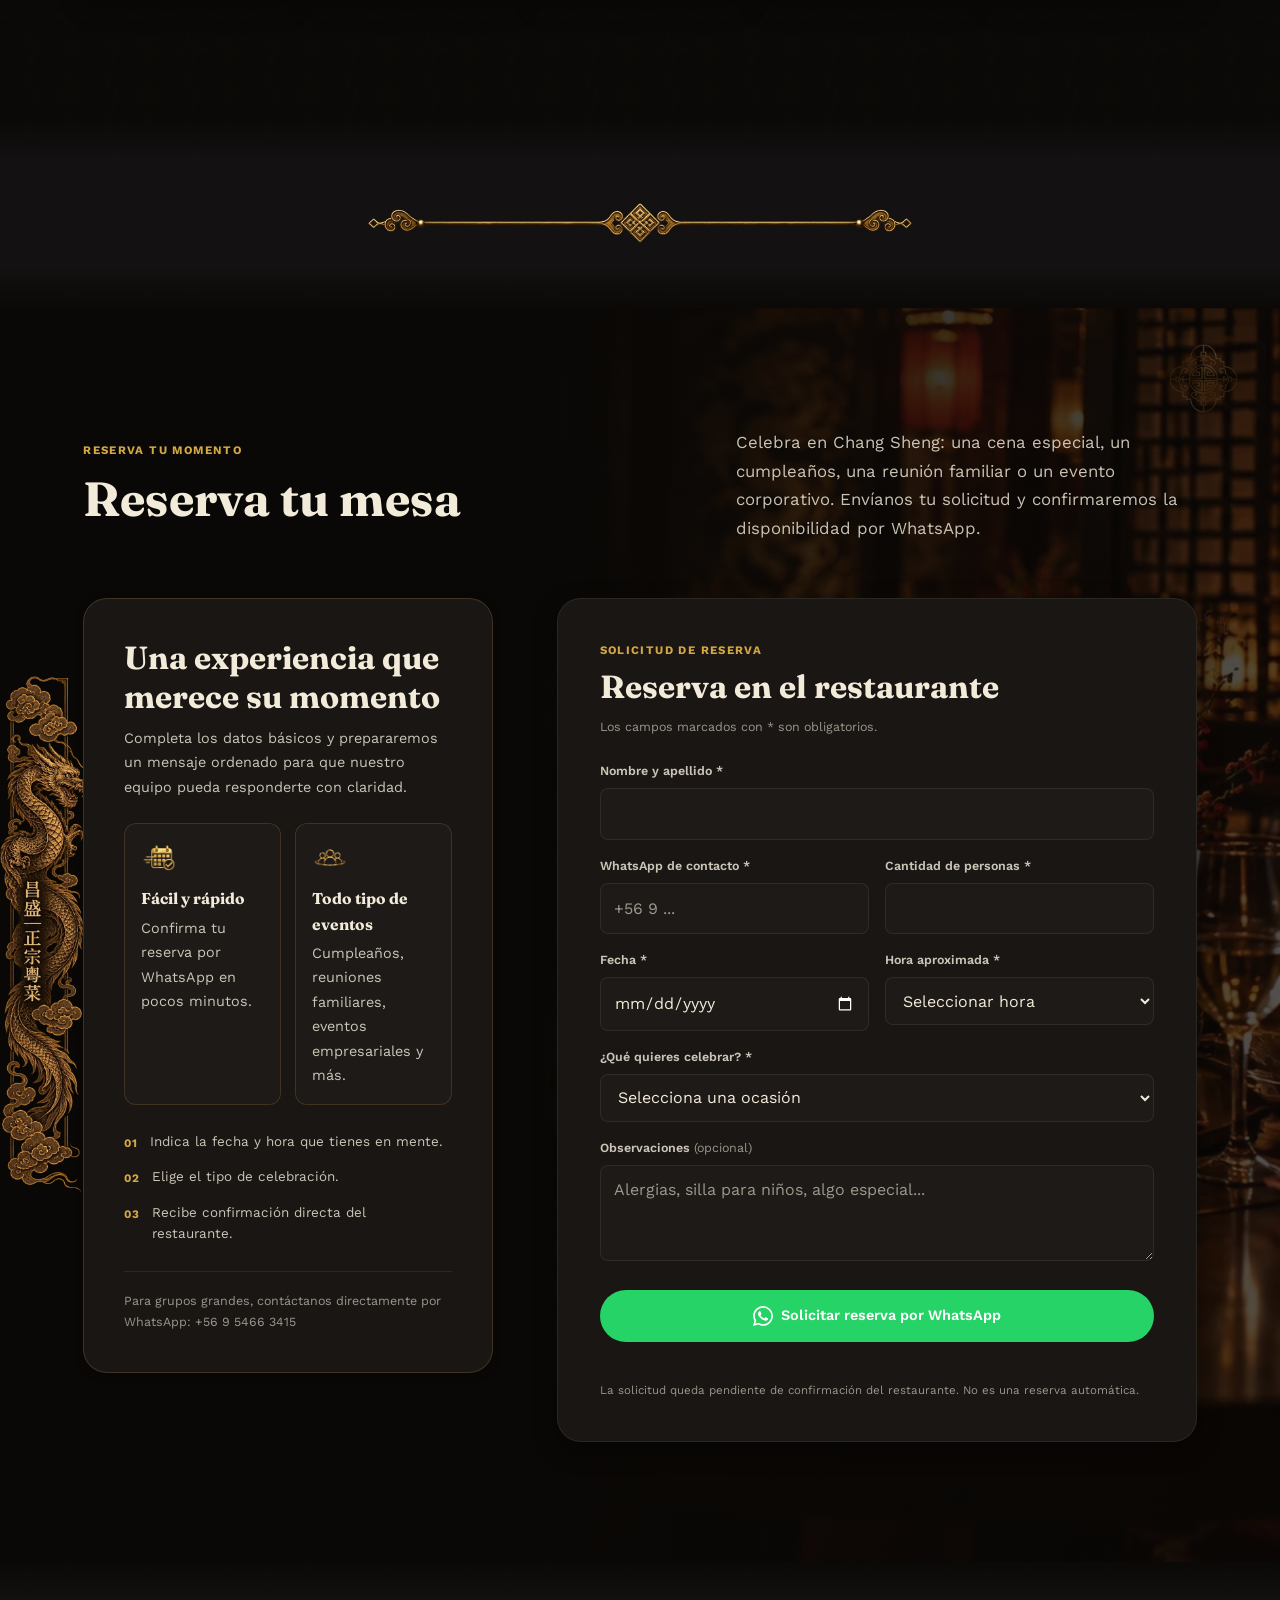
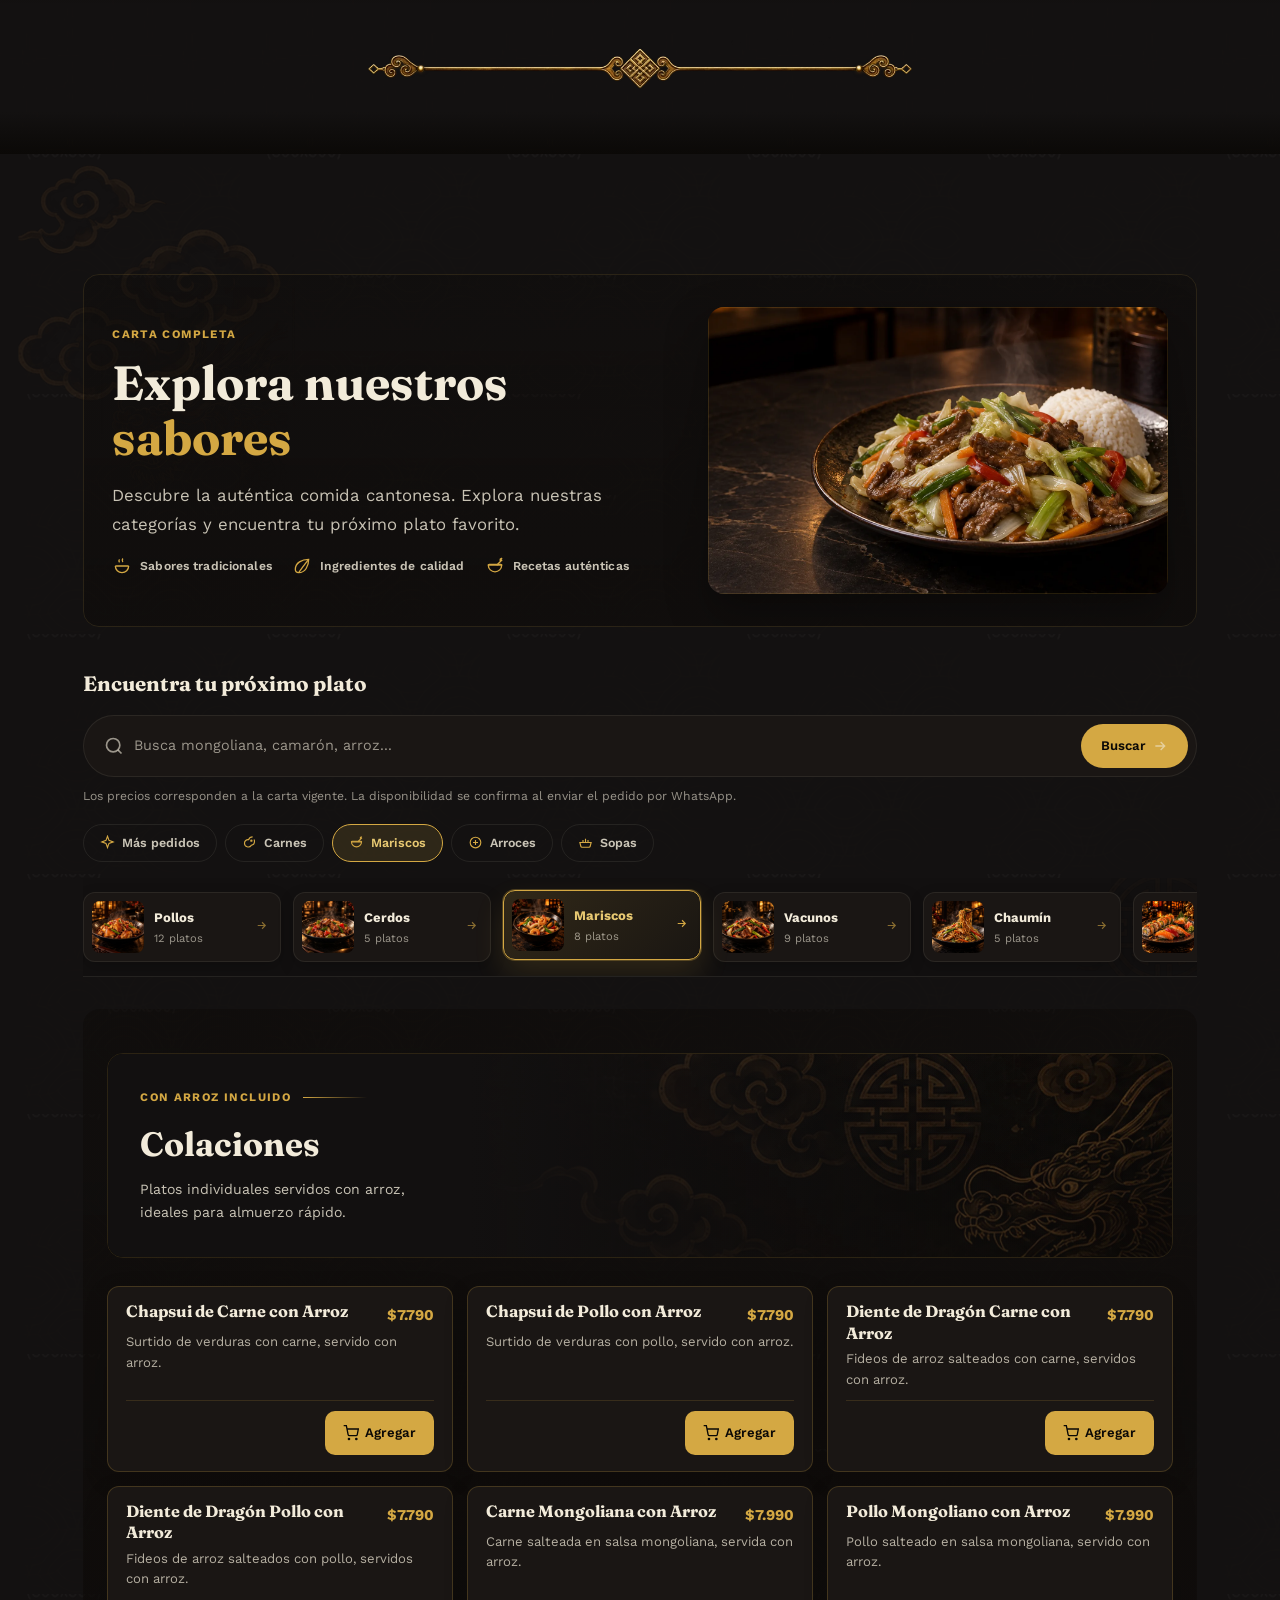
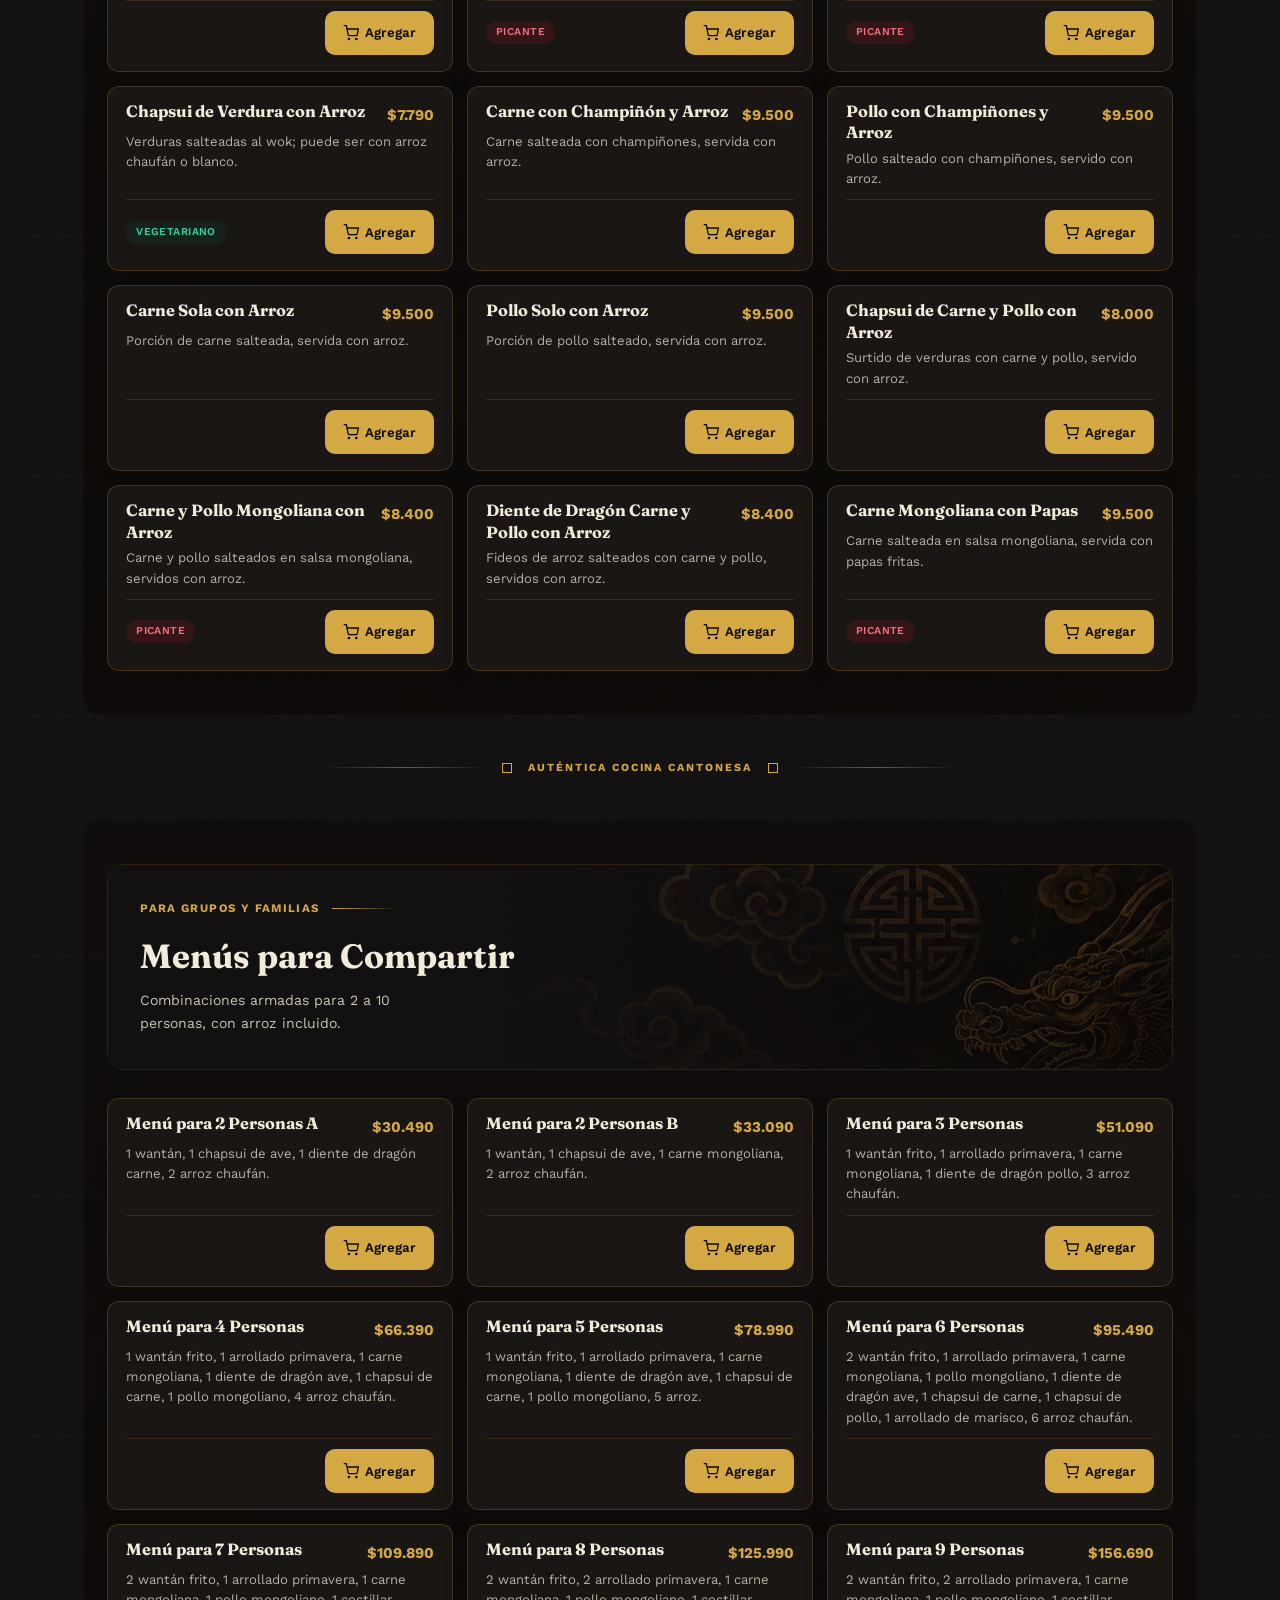
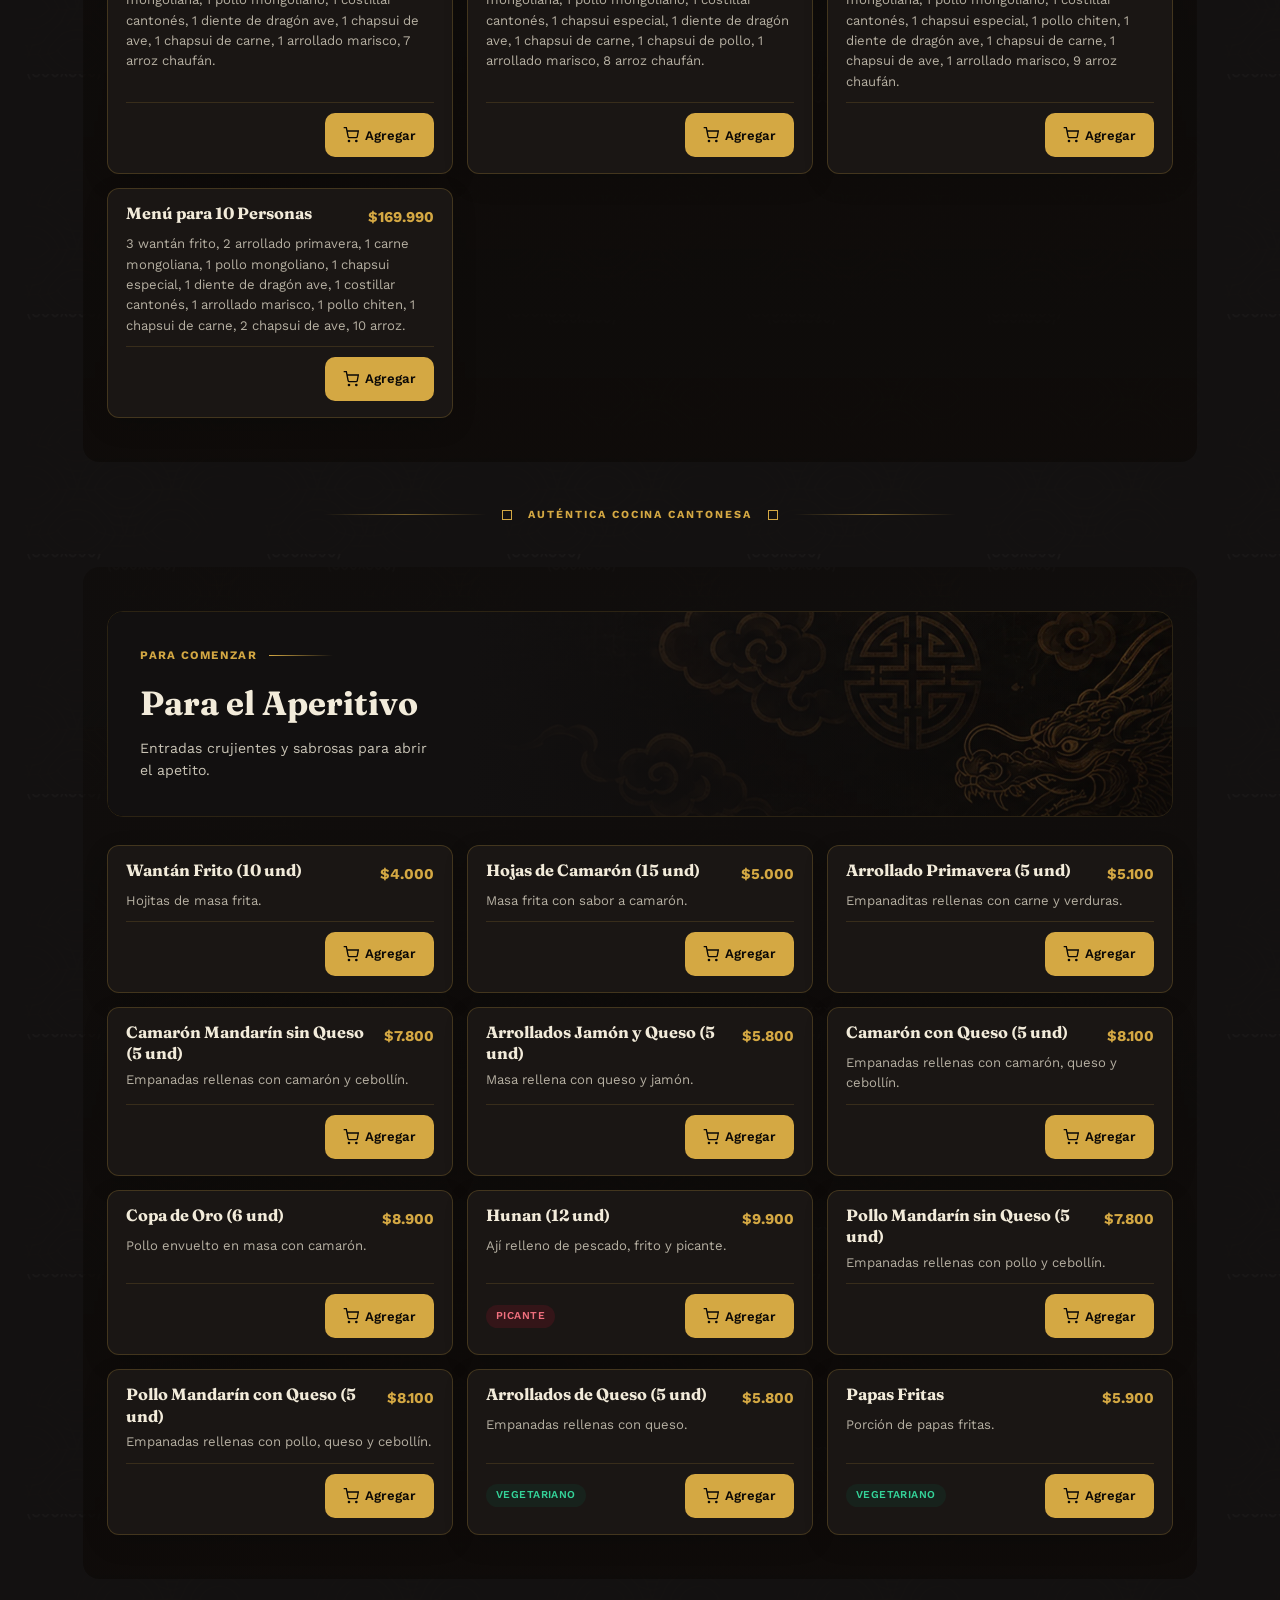
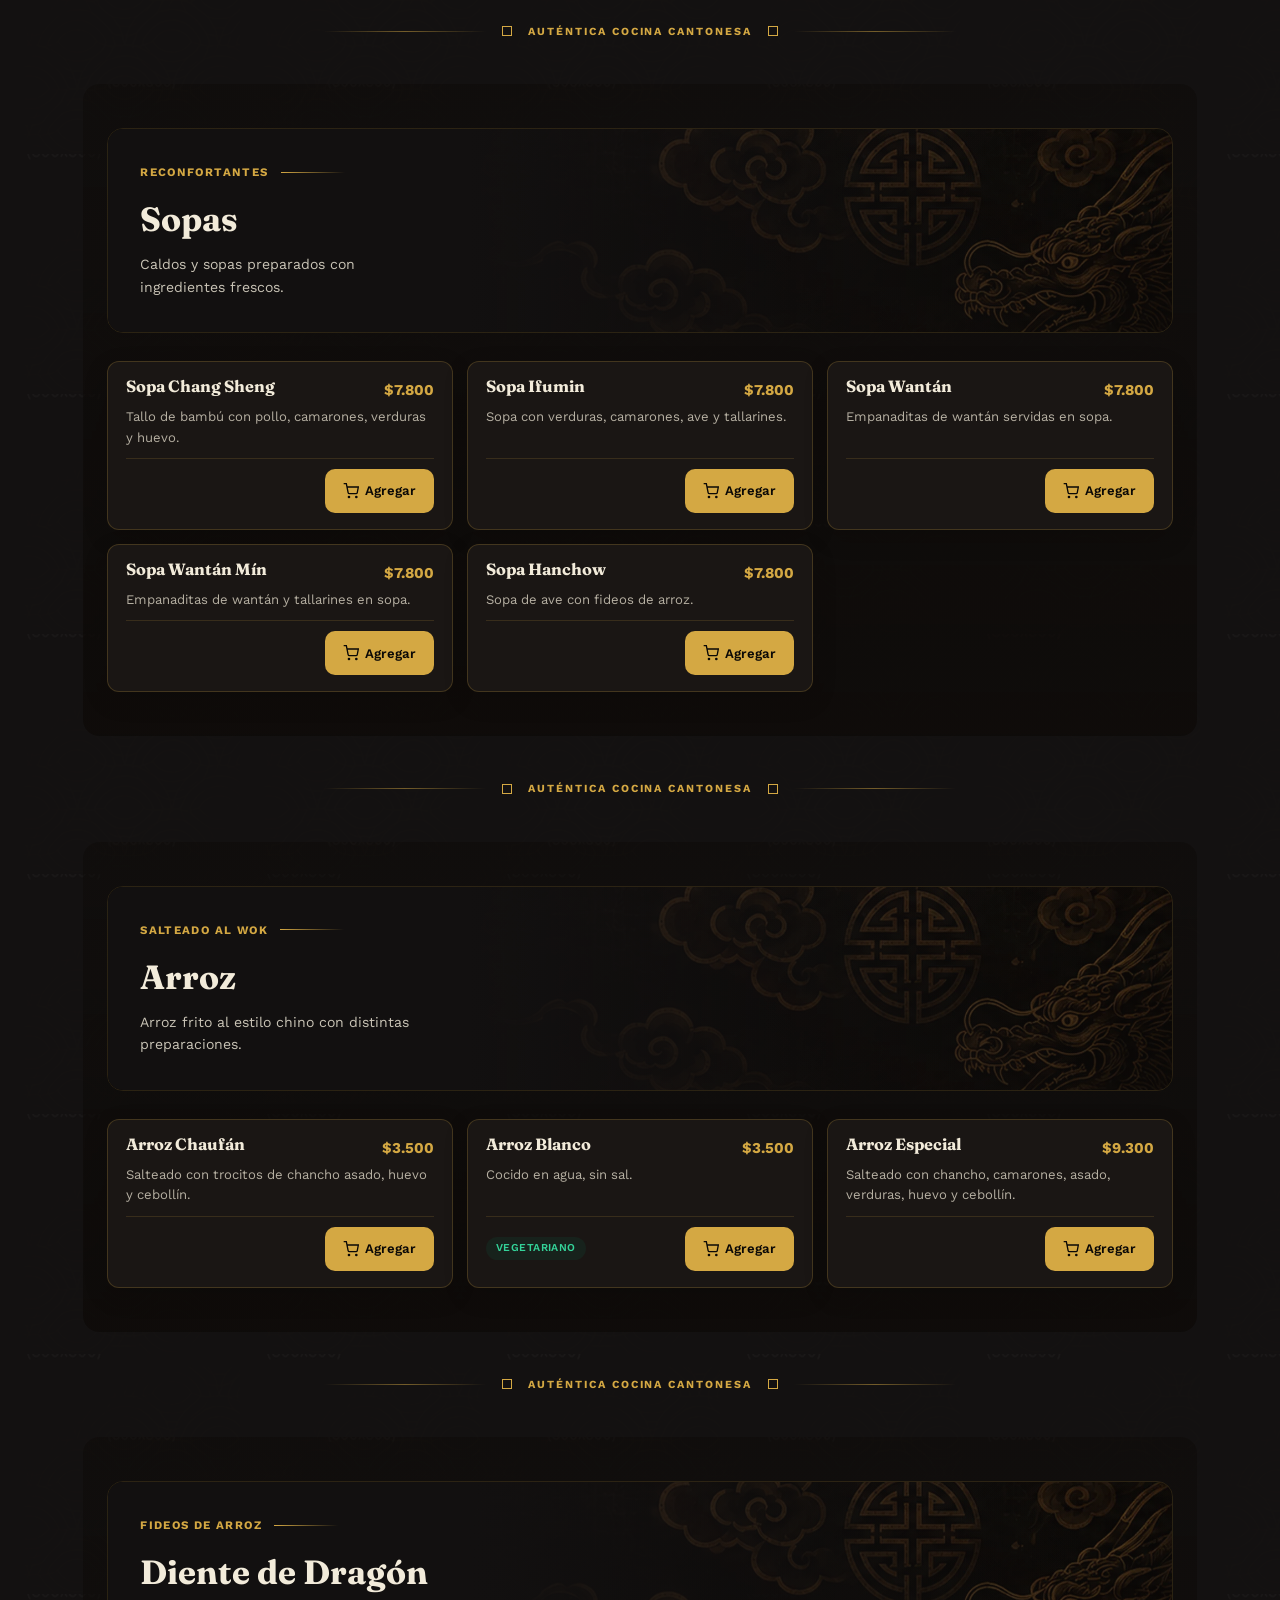
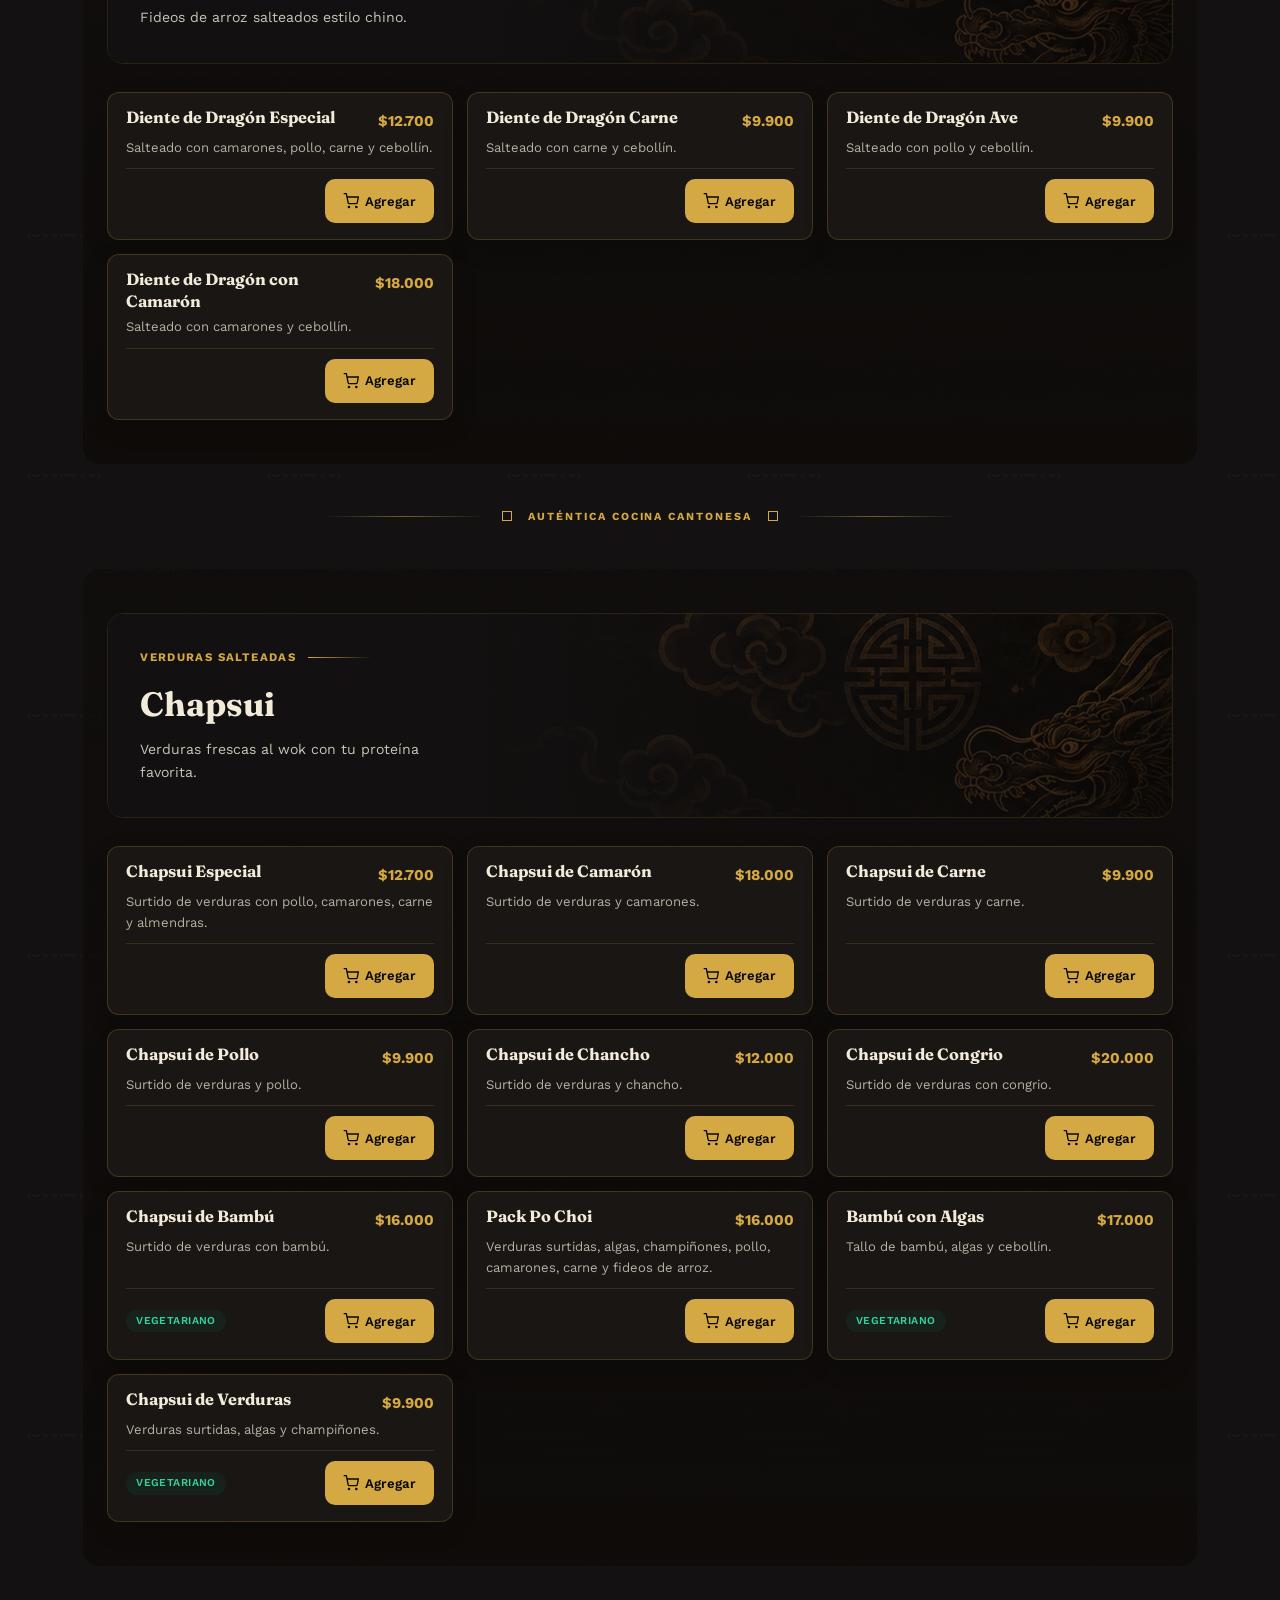
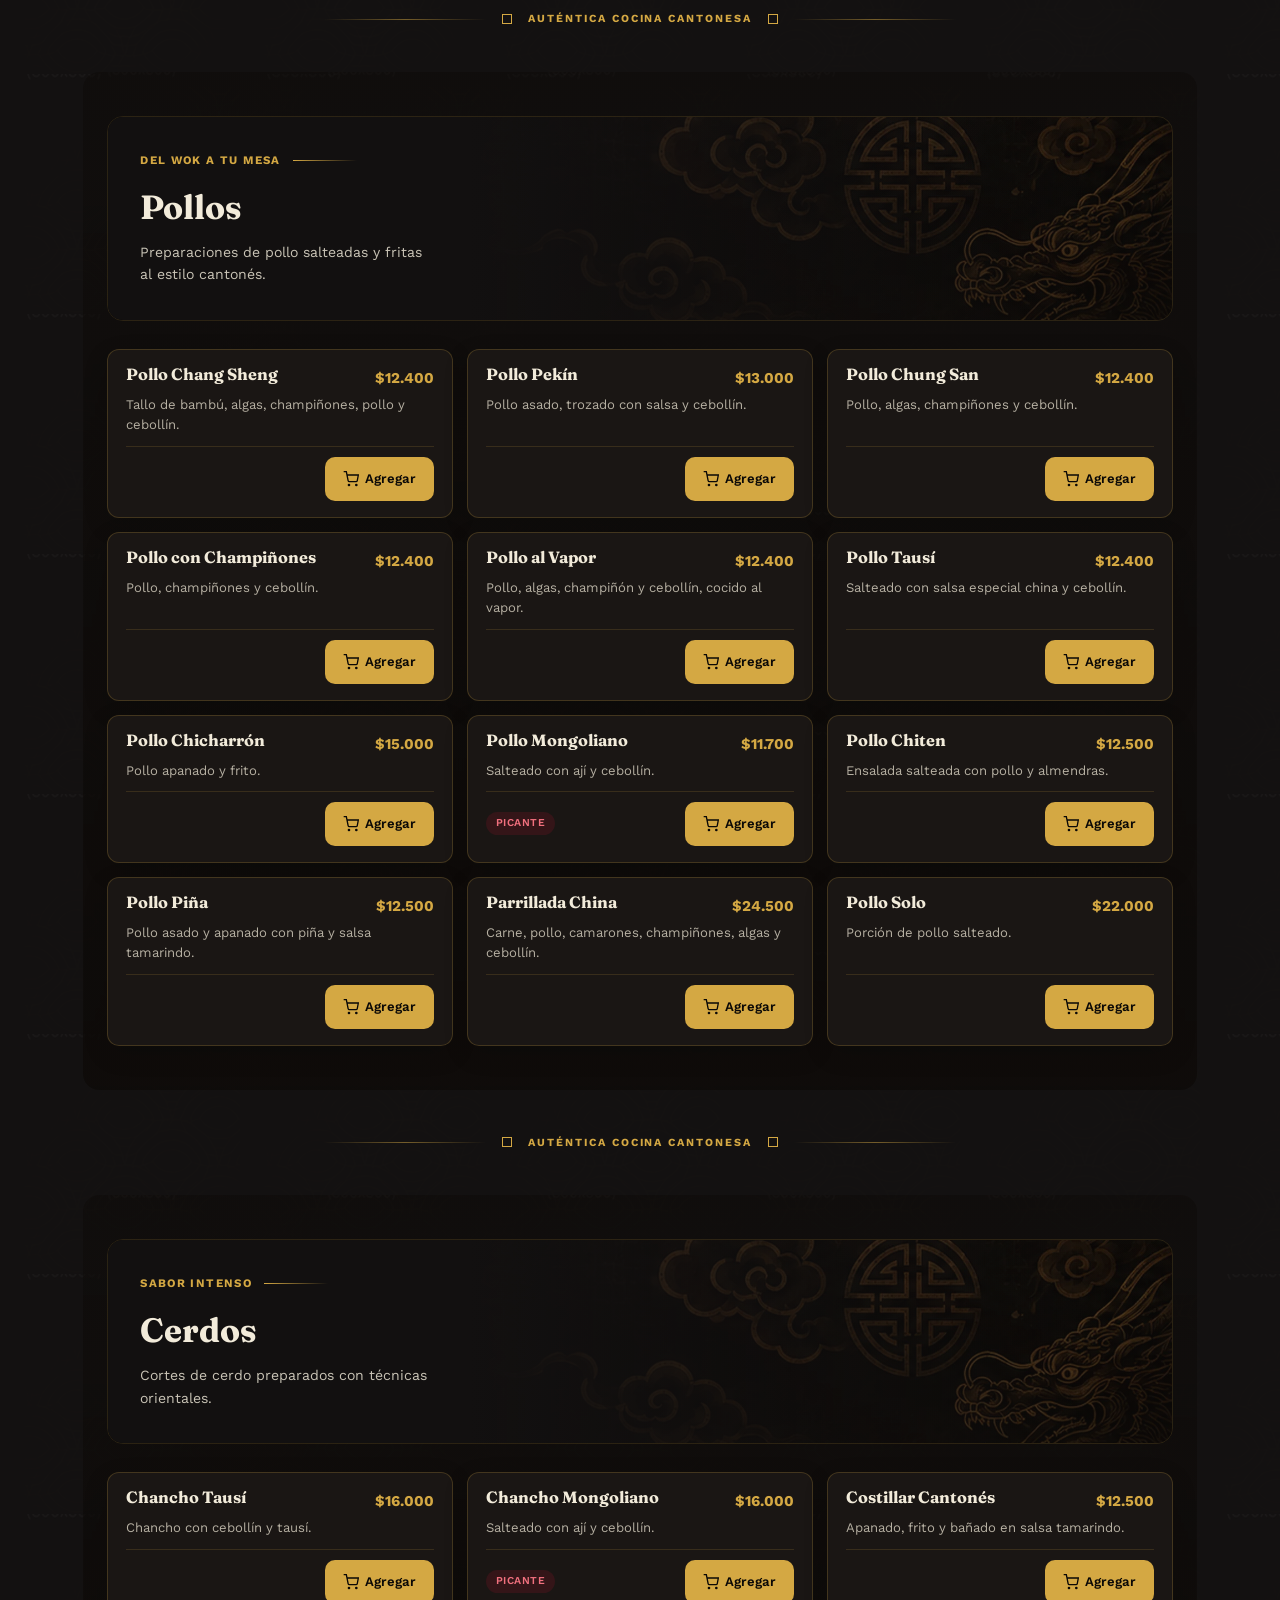
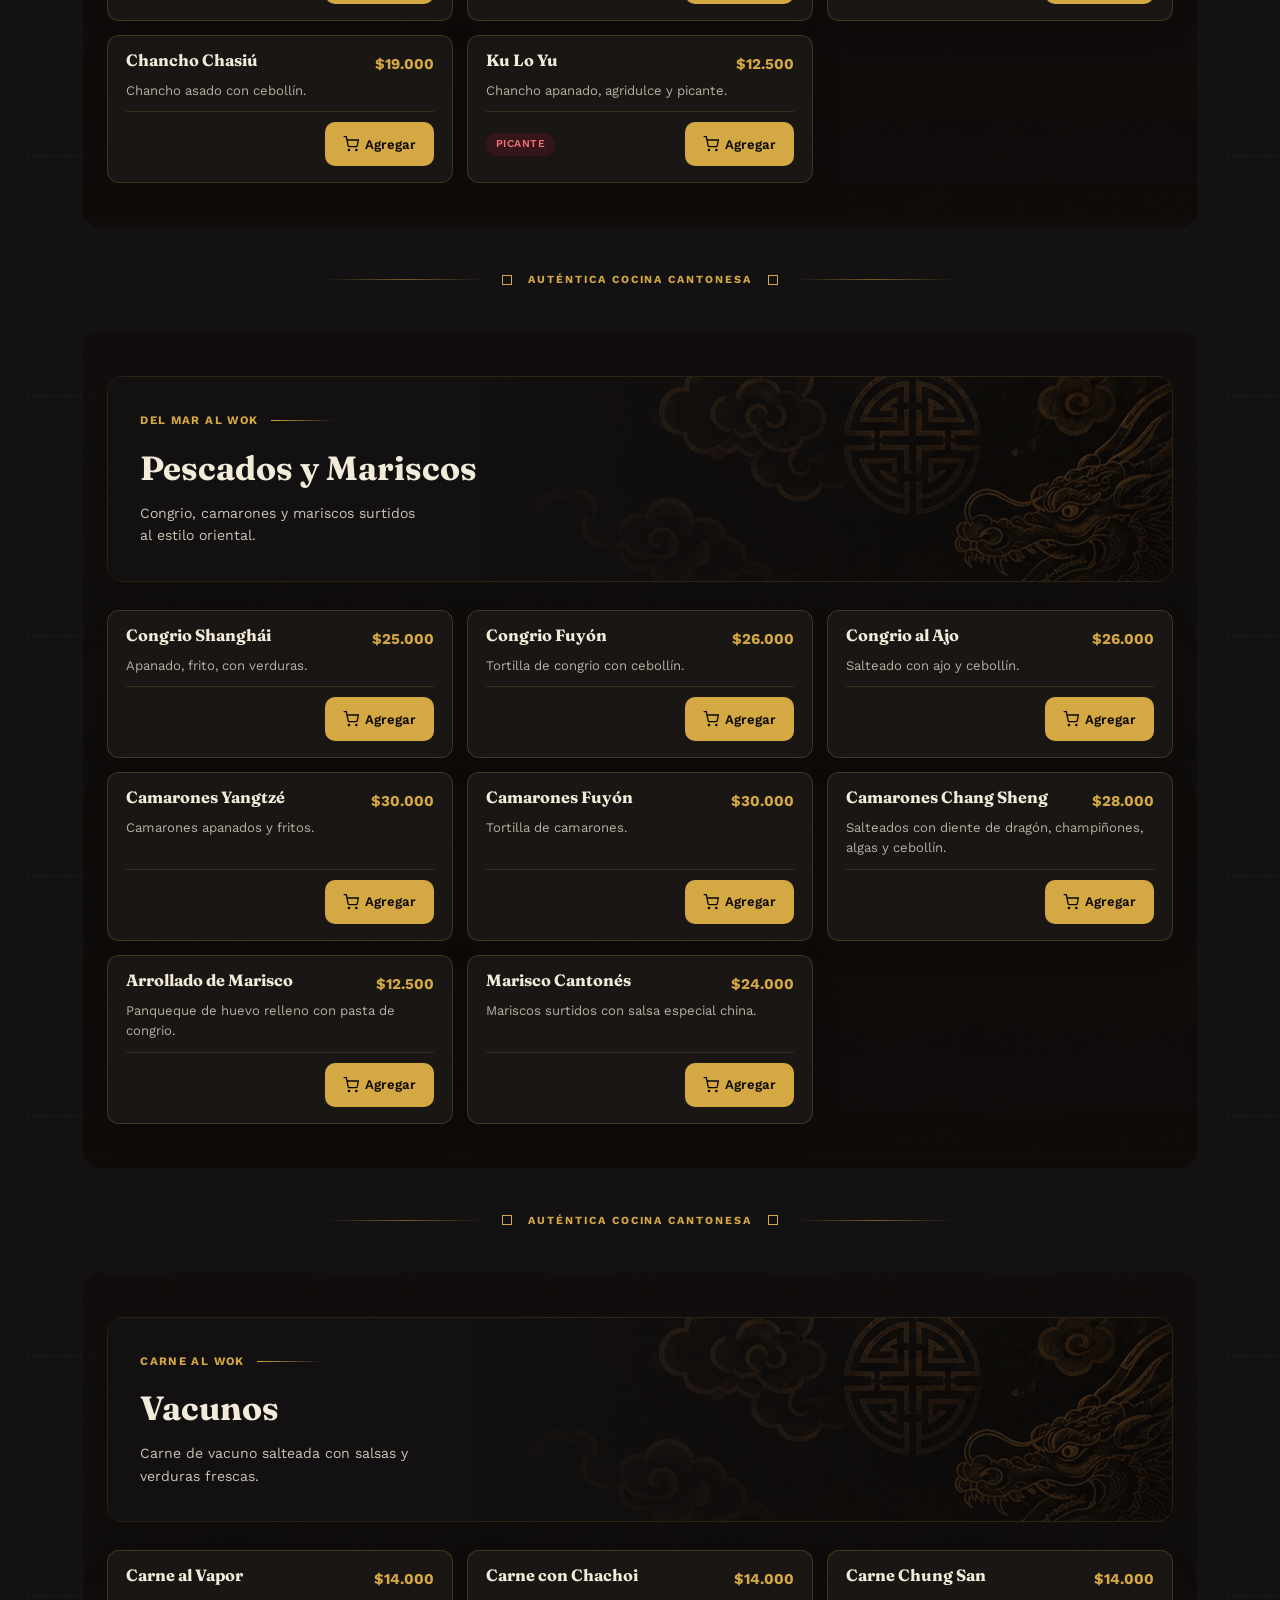
==== commit 5e5dc5d9: "Auditoria final pre-entrega: enlaces rotos, meta tags, optimizacion de imagenes - Corrige enlaces "v" ====
--- a/index.html
+++ b/index.html
@@ -14,9 +14,16 @@
 <meta property="og:type" content="website">
 <meta property="og:locale" content="es_CL">
 <meta property="og:site_name" content="Chang Sheng">
-<meta property="og:image" content="assets/img/hero-chang-sheng.jpg">
+<meta property="og:url" content="https://hacksthedreams-bit.github.io/chang-sheng/">
+<meta property="og:image" content="https://hacksthedreams-bit.github.io/chang-sheng/assets/img/hero-chang-sheng.jpg">
 <meta property="og:image:alt" content="Chang Sheng 昌盛酒家 — salón del restaurante con carne mongoliana a la plancha y arroz frito">
+<meta property="og:image:width" content="1672">
+<meta property="og:image:height" content="941">
 <meta name="twitter:card" content="summary_large_image">
+<meta name="twitter:title" content="Chang Sheng 昌盛酒家 — Auténtica Cocina China en Batuco">
+<meta name="twitter:description" content="Cocina china auténtica con más de 25 años de tradición. Carta digital, delivery por WhatsApp y reservas.">
+<meta name="twitter:image" content="https://hacksthedreams-bit.github.io/chang-sheng/assets/img/hero-chang-sheng.jpg">
+<link rel="canonical" href="https://hacksthedreams-bit.github.io/chang-sheng/">
 <meta name="geo.region" content="CL-RM">
 <meta name="geo.placename" content="Batuco, Santiago">
 <link rel="icon" href="favicon.ico" sizes="any">
@@ -94,7 +101,7 @@
 <header class="site-header" id="site-header">
 <div class="shell header-inner">
   <a class="brand-lockup" href="#inicio" aria-label="Chang Sheng — volver al inicio">
-    <img src="assets/brand/chang-sheng-lockup.png" alt="Chang Sheng 昌盛酒家" width="800" height="280">
+    <img src="assets/brand/chang-sheng-lockup.svg" alt="Chang Sheng 昌盛酒家" width="800" height="280">
   </a>
   <div class="header-right" id="header-right">
     <nav class="header-nav" id="header-nav">
@@ -293,7 +300,7 @@
 
 <!-- ═══ SEPARADOR — apertura de categoría ═══ -->
 <div class="separator" aria-hidden="true">
-  <img class="separator__ornament reveal-up" src="assets/decor/nuevas-zonas/divisor.webp" alt="" width="1000" height="199">
+  <img class="separator__ornament reveal-up" src="assets/decor/nuevas-zonas/divisor.webp" alt="" width="1000" height="199" loading="lazy">
 </div>
 
 <!-- ═══ 2. ¿QUÉ SE TE ANTOJA HOY? ═══ -->
@@ -308,14 +315,14 @@
 
 <!-- ═══ SEPARADOR — cierre de categoría ═══ -->
 <div class="separator" aria-hidden="true">
-  <img class="separator__ornament reveal-up" src="assets/decor/nuevas-zonas/divisor.webp" alt="" width="1000" height="199">
+  <img class="separator__ornament reveal-up" src="assets/decor/nuevas-zonas/divisor.webp" alt="" width="1000" height="199" loading="lazy">
 </div>
 
 <!-- ═══ 3. RESERVAS ═══ -->
 <section class="section section--reservations" id="reservas">
   <img class="reservations__clouds" src="assets/decor/reservas/nubes.webp" alt="" width="700" height="233" loading="lazy" aria-hidden="true">
   <img class="reservations__emblem" src="assets/decor/reservas/emblema.webp" alt="" width="200" height="200" loading="lazy" aria-hidden="true">
-  <img class="reservations__dragon" src="assets/reservas/dragon-ornamento.webp" alt="" width="611" height="2122" loading="lazy" aria-hidden="true">
+  <img class="reservations__dragon" src="assets/reservas/dragon-ornamento.webp" alt="" width="458" height="1592" loading="lazy" aria-hidden="true">
   <div class="shell">
     <div class="reservation-heading reveal-up">
       <div>
@@ -417,7 +424,7 @@
 
 <!-- ═══ SEPARADOR — apertura de categoría ═══ -->
 <div class="separator" aria-hidden="true">
-  <img class="separator__ornament reveal-up" src="assets/decor/nuevas-zonas/divisor.webp" alt="" width="1000" height="199">
+  <img class="separator__ornament reveal-up" src="assets/decor/nuevas-zonas/divisor.webp" alt="" width="1000" height="199" loading="lazy">
 </div>
 
 <!-- ═══ 4. CARTA DIGITAL COMPLETA ═══ -->
@@ -500,7 +507,7 @@
 
 <!-- ═══ SEPARADOR — cierre de categoría ═══ -->
 <div class="separator" aria-hidden="true">
-  <img class="separator__ornament reveal-up" src="assets/decor/nuevas-zonas/divisor.webp" alt="" width="1000" height="199">
+  <img class="separator__ornament reveal-up" src="assets/decor/nuevas-zonas/divisor.webp" alt="" width="1000" height="199" loading="lazy">
 </div>
 
 <!-- ═══ 5-6. PEDIDO EN TRES PASOS ═══ -->
@@ -567,7 +574,7 @@
 
 <!-- ═══ SEPARADOR — apertura de categoría ═══ -->
 <div class="separator" aria-hidden="true">
-  <img class="separator__ornament reveal-up" src="assets/decor/nuevas-zonas/divisor.webp" alt="" width="1000" height="199">
+  <img class="separator__ornament reveal-up" src="assets/decor/nuevas-zonas/divisor.webp" alt="" width="1000" height="199" loading="lazy">
 </div>
 
 <!-- ═══ 7. UBICACIÓN ═══ -->
@@ -613,19 +620,19 @@
         <div class="batuco-photo-row">
           <div class="batuco-frame batuco-frame--main reveal-up">
             <img class="batuco-frame__photo" src="assets/batuco/foto-interior.webp" alt="Interior del restaurante Chang Sheng en Batuco" width="1536" height="1024" loading="lazy">
-            <img class="batuco-frame__border" src="assets/batuco/marco-principal.webp" alt="" aria-hidden="true">
+            <img class="batuco-frame__border" src="assets/batuco/marco-principal.webp" alt="" loading="lazy" aria-hidden="true">
           </div>
           <img class="batuco-plate reveal-up" src="assets/batuco/placa-vertical.webp" alt="Letrero Chang Sheng 長盛酒家" width="608" height="2052" loading="lazy">
         </div>
         <div class="batuco-tiles-row">
           <div class="batuco-frame batuco-frame--tile reveal-up">
             <img class="batuco-frame__photo" src="assets/batuco/foto-fachada.webp" alt="Fachada del restaurante Chang Sheng en Batuco" width="1536" height="1024" loading="lazy">
-            <img class="batuco-frame__border" src="assets/batuco/marco-secundaria.webp" alt="" aria-hidden="true">
+            <img class="batuco-frame__border" src="assets/batuco/marco-secundaria.webp" alt="" loading="lazy" aria-hidden="true">
             <span class="batuco-tile__label"><img src="assets/batuco/icon-shop.webp" alt="" width="24" height="24" loading="lazy" aria-hidden="true">Nuestra fachada</span>
           </div>
           <div class="batuco-frame batuco-frame--tile reveal-up">
             <iframe class="batuco-frame__map" src="https://www.google.com/maps?q=Chang+Sheng+Restaurant+Av.+Francia+406,+Batuco,+Lampa,+Chile&output=embed" title="Ubicación de Chang Sheng en Av. Francia N° 406, Batuco" loading="lazy" aria-label="Mapa de Google Maps con la ubicación de Chang Sheng en Batuco"></iframe>
-            <img class="batuco-frame__border" src="assets/batuco/marco-secundaria.webp" alt="" aria-hidden="true">
+            <img class="batuco-frame__border" src="assets/batuco/marco-secundaria.webp" alt="" loading="lazy" aria-hidden="true">
             <a class="batuco-tile__cta btn btn--outline" href="https://www.google.com/maps/search/Chang+Sheng+Batuco+Av+Francia+406" target="_blank" rel="noopener noreferrer">
               <svg viewBox="0 0 64 64" fill="none" stroke="currentColor" stroke-width="2.4" stroke-linecap="round" stroke-linejoin="round" width="18" height="18" aria-hidden="true"><path d="M54 10 10 29l18 7 7 18 19-44Z"/><path d="m28 36 12-12"/></svg>
               Ver ubicación
@@ -640,7 +647,7 @@
 
 <!-- ═══ SEPARADOR — cierre de categoría ═══ -->
 <div class="separator" aria-hidden="true">
-  <img class="separator__ornament reveal-up" src="assets/decor/nuevas-zonas/divisor.webp" alt="" width="1000" height="199">
+  <img class="separator__ornament reveal-up" src="assets/decor/nuevas-zonas/divisor.webp" alt="" width="1000" height="199" loading="lazy">
 </div>
 
 <!-- ═══ 8. HORARIOS ═══ -->
@@ -701,7 +708,7 @@
 
 <!-- ═══ SEPARADOR — cierre de categoría ═══ -->
 <div class="separator" aria-hidden="true">
-  <img class="separator__ornament reveal-up" src="assets/decor/nuevas-zonas/divisor.webp" alt="" width="1000" height="199">
+  <img class="separator__ornament reveal-up" src="assets/decor/nuevas-zonas/divisor.webp" alt="" width="1000" height="199" loading="lazy">
 </div>
 
 <!-- ═══ 9. PREGUNTAS FRECUENTES ═══ -->
@@ -794,7 +801,7 @@
 
 <!-- ═══ SEPARADOR — cierre de categoría ═══ -->
 <div class="separator" aria-hidden="true">
-  <img class="separator__ornament reveal-up" src="assets/decor/nuevas-zonas/divisor.webp" alt="" width="1000" height="199">
+  <img class="separator__ornament reveal-up" src="assets/decor/nuevas-zonas/divisor.webp" alt="" width="1000" height="199" loading="lazy">
 </div>
 
 <!-- ═══ 10. CTA FINAL ═══ -->
@@ -825,7 +832,7 @@
 
 <!-- ═══ SEPARADOR — cierre de categoría ═══ -->
 <div class="separator" aria-hidden="true">
-  <img class="separator__ornament reveal-up" src="assets/decor/nuevas-zonas/divisor.webp" alt="" width="1000" height="199">
+  <img class="separator__ornament reveal-up" src="assets/decor/nuevas-zonas/divisor.webp" alt="" width="1000" height="199" loading="lazy">
 </div>
 
 <!-- ═══ FOOTER ═══ -->
